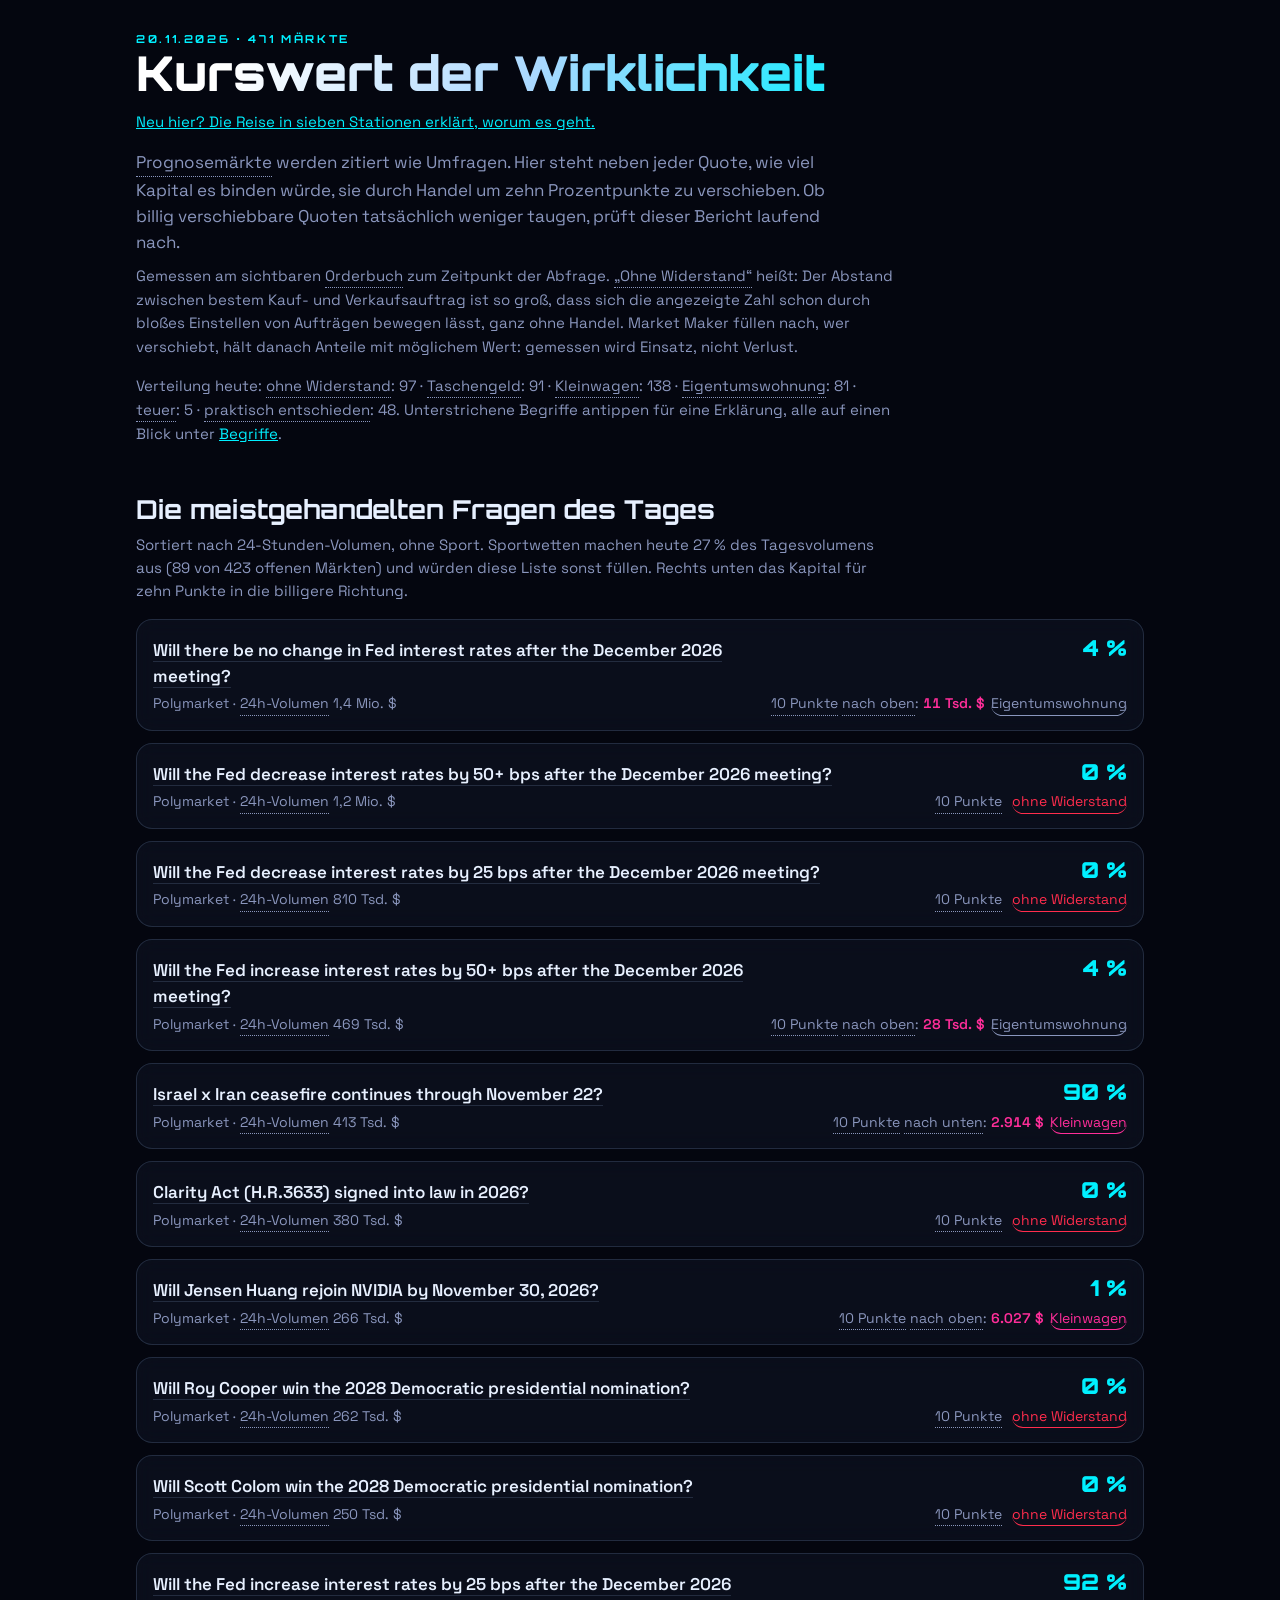
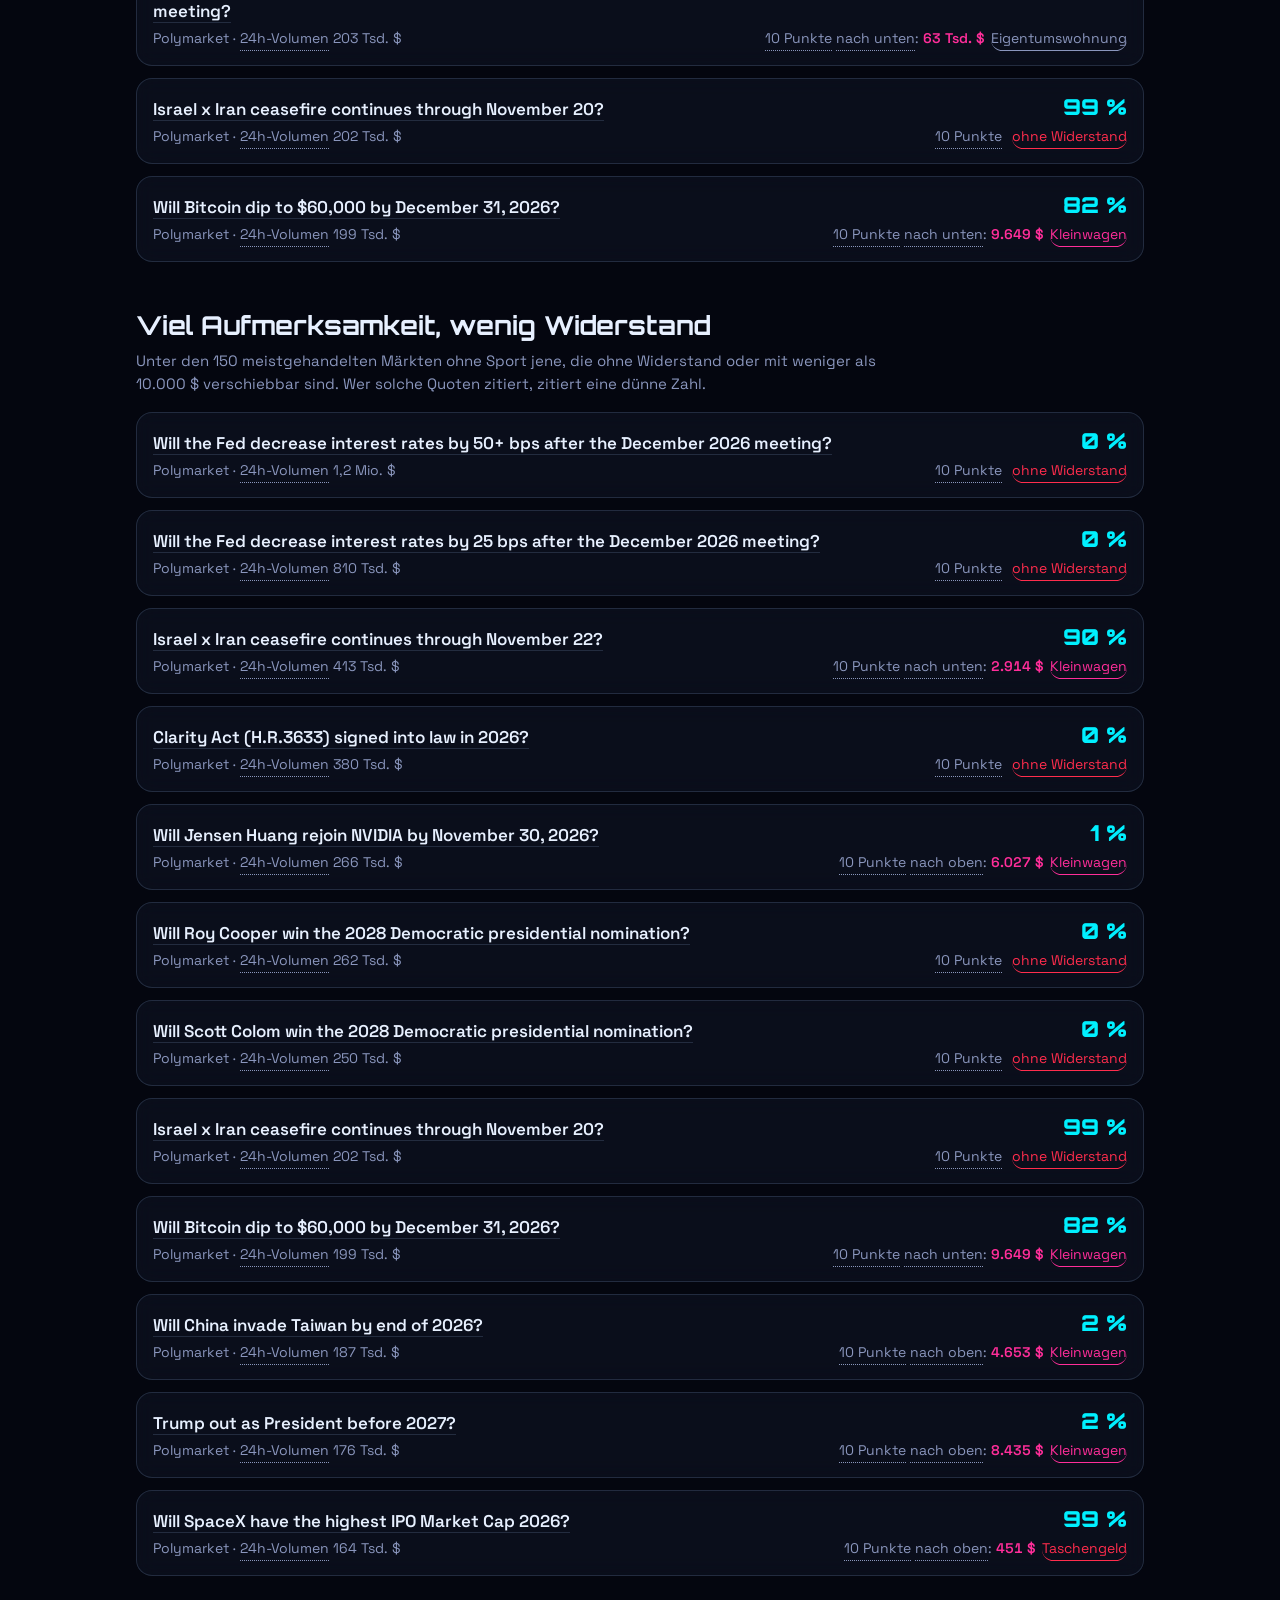
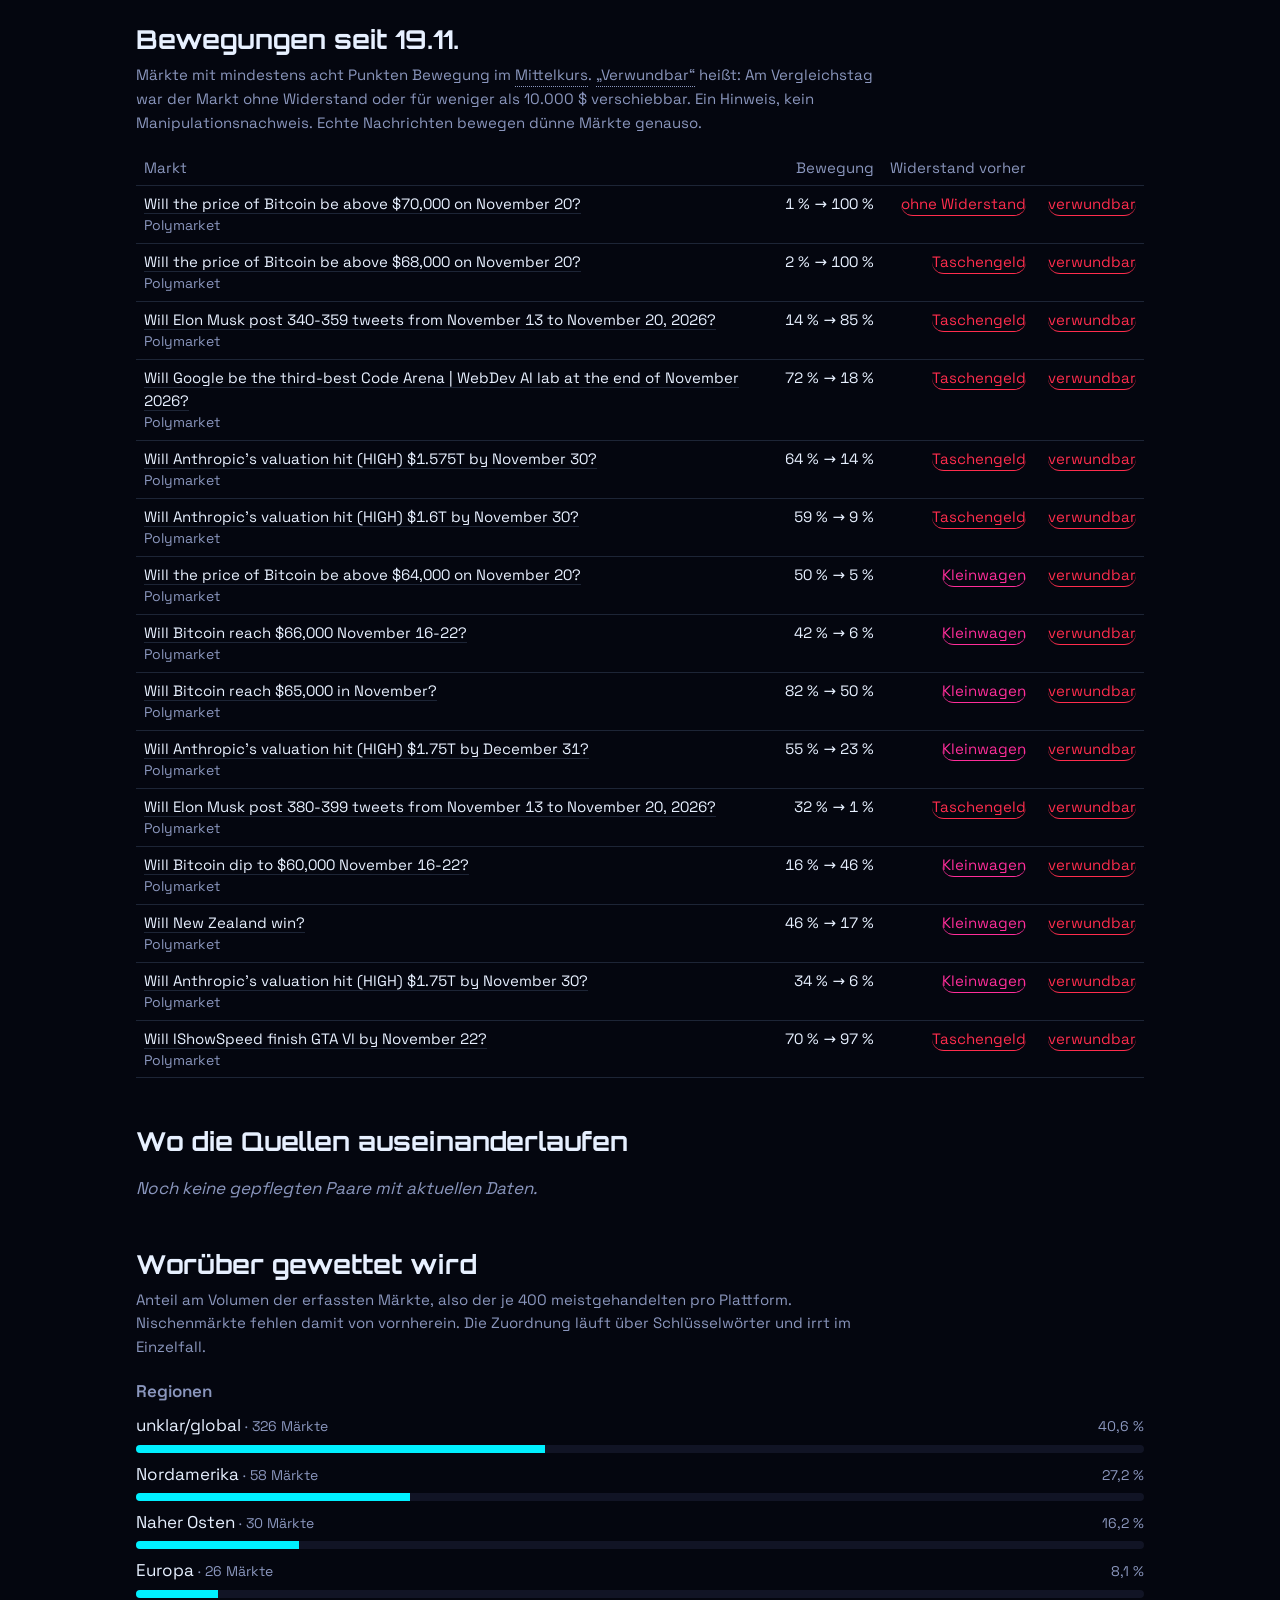
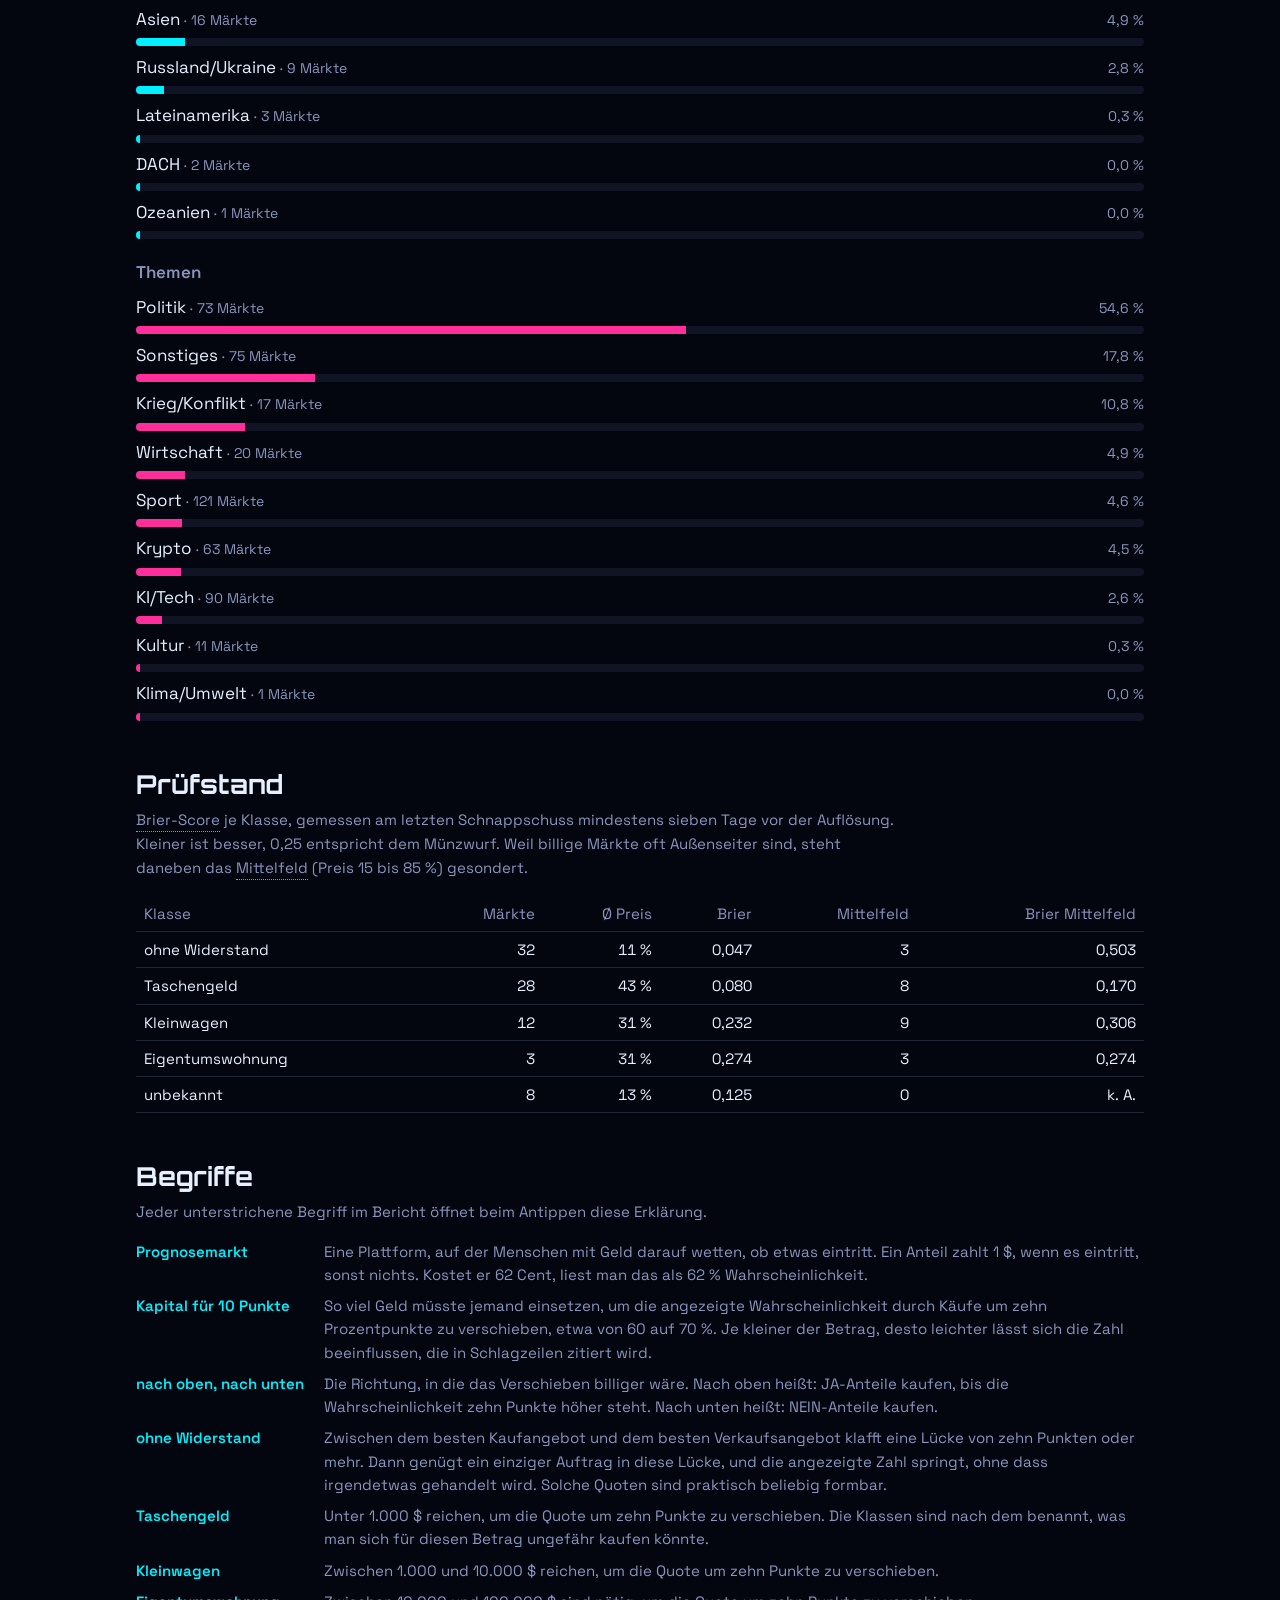
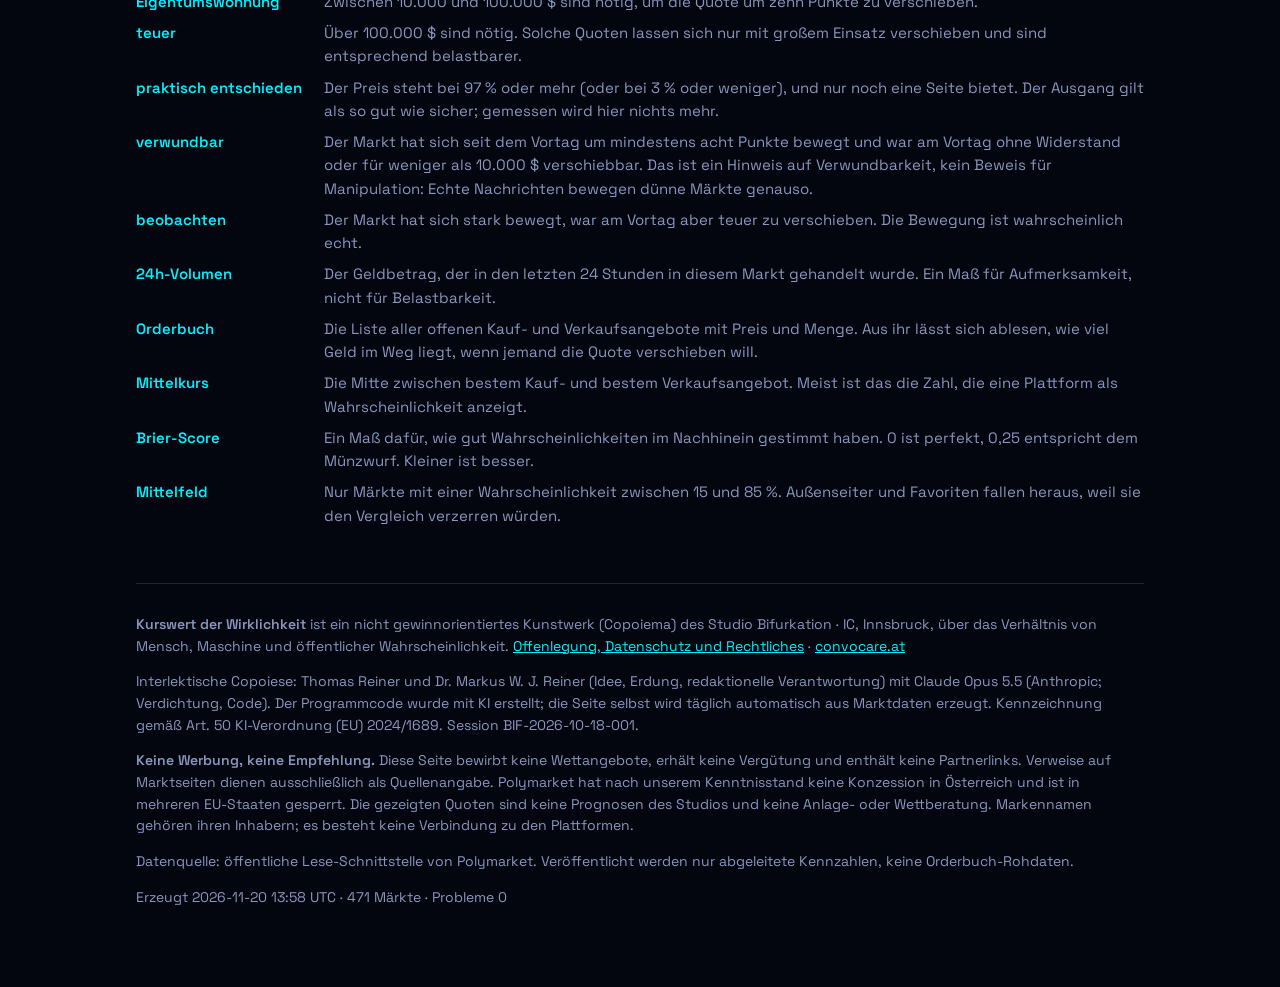
==== site/heute.html @ b69ffe5c "Tageslauf 2026-11-20" ====
<!doctype html><html lang="de"><head><meta charset="utf-8">
<meta name="viewport" content="width=device-width,initial-scale=1">
<title>Kurswert der Wirklichkeit</title>
<meta name="description" content="Was kostet es, eine Wahrscheinlichkeit zu verschieben? Täglicher Bericht über Prognosemärkte.">
<link rel="stylesheet" href="ci.css">
<style>
:root{--bg:var(--void);--card:var(--glass);--raised:var(--glass-2);--line:var(--glass-border);
--amber:var(--pink);--teal:var(--cyan)}
*{box-sizing:border-box}
body{margin:0;background:var(--bg);color:var(--text);
font:400 17px/1.55 var(--body);
background-image:radial-gradient(1200px 600px at 80% -10%,rgba(177,77,255,.10),transparent 60%)}
main{max-width:1040px;margin:0 auto;padding:32px 16px 64px}
h1{font:900 clamp(30px,6vw,48px)/1.1 var(--display);margin:0 0 10px;background:var(--grad-ice);-webkit-background-clip:text;background-clip:text;color:transparent}
h2{font:700 clamp(20px,3.4vw,26px)/1.2 var(--display);margin:48px 0 8px}
h3{font-size:17px;margin:20px 0 8px;color:var(--muted);font-weight:600}
p.lead{color:var(--muted);max-width:720px;margin:0 0 8px}
p.note{color:var(--muted);font-size:15px;max-width:760px;margin:4px 0 16px}
.date{color:var(--cyan);font:700 11px/1.4 var(--display);letter-spacing:.24em;text-transform:uppercase}
.banner{background:var(--red);color:var(--bg);padding:10px 16px;font-weight:700;border-radius:8px;margin-bottom:20px}
.grid{display:grid;gap:12px}
.card{background:var(--card);border:1px solid var(--line);border-radius:16px;padding:14px 16px;backdrop-filter:blur(10px);-webkit-backdrop-filter:blur(10px)}
.row{display:grid;grid-template-columns:1fr auto;gap:4px 16px;align-items:baseline}
.q{font-weight:600}
.q a,td a{color:var(--text);text-decoration:none;border-bottom:1px solid var(--line)}
.q a:hover,td a:hover{border-color:var(--teal)}
.meta{color:var(--muted);font-size:14px}
.right{text-align:right}
.prob{font:900 22px var(--display);color:var(--teal);text-align:right}
.cost{font-variant-numeric:tabular-nums;font-weight:700;color:var(--amber)}
.tier{display:inline-block;font-size:12px;padding:1px 8px;border-radius:99px;border:1px solid var(--line);
color:var(--muted);margin-left:6px;white-space:nowrap}
.tier.t-ohne,.tier.t-Taschengeld,.tier.t-verwundbar{border-color:var(--red);color:var(--red)}
.tier.t-Kleinwagen{border-color:var(--amber);color:var(--amber)}
.bar{height:8px;background:var(--raised);border-radius:4px;overflow:hidden;margin-top:6px}
.bar>span{display:block;height:100%;background:var(--teal)}
.bar.amber>span{background:var(--amber)}
table{width:100%;border-collapse:collapse;font-size:15px;font-variant-numeric:tabular-nums}
th,td{padding:6px 8px;border-bottom:1px solid var(--line);text-align:left;vertical-align:top}
th{color:var(--muted);font-weight:500}
td.num,th.num{text-align:right;white-space:nowrap}
.scroll{overflow-x:auto}
.empty{color:var(--muted);font-style:italic}
footer{margin-top:56px;padding-top:16px;border-top:1px solid var(--line);color:var(--muted);font-size:14px}
footer a{color:var(--teal)}
.term{font:inherit;color:inherit;background:none;border:0;padding:0;cursor:help;
border-bottom:1px dotted var(--muted);text-align:inherit}
.term:hover,.term:focus-visible{border-bottom-color:var(--teal);color:var(--text);outline:none}
.tier.term{border-bottom:1px solid;cursor:help}
.pop{max-width:min(420px,calc(100vw - 32px));background:var(--raised);color:var(--text);
border:1px solid var(--teal);border-radius:10px;padding:14px 16px;font-size:15px;line-height:1.5;
box-shadow:0 12px 40px rgba(0,0,0,.6);margin:auto}
.pop::backdrop{background:rgba(13,15,18,.55)}
.pop strong{display:block;color:var(--teal);margin-bottom:4px}
.pop p{margin:0}
.pop .close{float:right;background:none;border:0;color:var(--muted);font-size:20px;cursor:pointer;line-height:1}
dl.glossary{display:grid;grid-template-columns:minmax(120px,max-content) 1fr;gap:8px 20px;font-size:15px}
dl.glossary dt{color:var(--teal);font-weight:600}
dl.glossary dd{margin:0;color:var(--muted)}
@media (max-width:560px){h1{font-size:32px}.prob{font-size:19px}dl.glossary{grid-template-columns:1fr}dl.glossary dd{margin-bottom:8px}}
</style></head><body><main>
<div class="date">20.11.2026 · 471 Märkte</div>
<h1>Kurswert der Wirklichkeit</h1>
<p class="note"><a href="index.html" style="color:var(--teal)">Neu hier? Die Reise in sieben Stationen erklärt, worum es geht.</a></p>
<p class="lead"><button type="button" class="term" popovertarget="g-prognosemarkt">Prognosemärkte</button> werden zitiert wie Umfragen. Hier steht neben jeder Quote, wie viel Kapital es binden würde, sie durch Handel um zehn Prozentpunkte zu verschieben. Ob billig verschiebbare Quoten tatsächlich weniger taugen, prüft dieser Bericht laufend nach.</p>
<p class="note">Gemessen am sichtbaren <button type="button" class="term" popovertarget="g-orderbuch">Orderbuch</button> zum Zeitpunkt der Abfrage. <button type="button" class="term" popovertarget="g-ohne">„Ohne Widerstand“</button> heißt: Der Abstand zwischen bestem Kauf- und Verkaufsauftrag ist so groß, dass sich die angezeigte Zahl schon durch bloßes Einstellen von Aufträgen bewegen lässt, ganz ohne Handel. Market Maker füllen nach, wer verschiebt, hält danach Anteile mit möglichem Wert: gemessen wird Einsatz, nicht Verlust.</p>
<p class="note">Verteilung heute: <button type="button" class="term" popovertarget="g-ohne">ohne Widerstand</button>: 97 · <button type="button" class="term" popovertarget="g-taschengeld">Taschengeld</button>: 91 · <button type="button" class="term" popovertarget="g-kleinwagen">Kleinwagen</button>: 138 · <button type="button" class="term" popovertarget="g-wohnung">Eigentumswohnung</button>: 81 · <button type="button" class="term" popovertarget="g-teuer">teuer</button>: 5 · <button type="button" class="term" popovertarget="g-entschieden">praktisch entschieden</button>: 48. Unterstrichene Begriffe antippen für eine Erklärung, alle auf einen Blick unter <a href="#begriffe" style="color:var(--teal)">Begriffe</a>.</p>
<h2>Die meistgehandelten Fragen des Tages</h2>
<p class="note">Sortiert nach 24-Stunden-Volumen, ohne Sport. Sportwetten machen heute 27 % des Tagesvolumens aus (89 von 423 offenen Märkten) und würden diese Liste sonst füllen. Rechts unten das Kapital für zehn Punkte in die billigere Richtung.</p>
<div class="grid"><div class="card"><div class="row">
<div class="q"><a href="https://polymarket.com/event/fed-decision-in-december-20260729232808632" rel="nofollow noopener noreferrer">Will there be no change in Fed interest rates after the December 2026 meeting?</a></div>
<div class="prob">4 %</div>
<div class="meta">Polymarket · <button type="button" class="term" popovertarget="g-volumen">24h-Volumen</button> 1,4 Mio. $</div>
<div class="meta right"><button type="button" class="term" popovertarget="g-zehnpunkte">10 Punkte</button> <button type="button" class="term" popovertarget="g-richtung">nach oben</button>: <span class="cost">11 Tsd. $</span><button type="button" class="tier term t-Eigentumswohnung" popovertarget="g-wohnung">Eigentumswohnung</button></div>
</div></div><div class="card"><div class="row">
<div class="q"><a href="https://polymarket.com/event/fed-decision-in-december-20260729232808632" rel="nofollow noopener noreferrer">Will the Fed decrease interest rates by 50+ bps after the December 2026 meeting?</a></div>
<div class="prob">0 %</div>
<div class="meta">Polymarket · <button type="button" class="term" popovertarget="g-volumen">24h-Volumen</button> 1,2 Mio. $</div>
<div class="meta right"><button type="button" class="term" popovertarget="g-zehnpunkte">10 Punkte</button> <button type="button" class="tier term t-ohne" popovertarget="g-ohne">ohne Widerstand</button></div>
</div></div><div class="card"><div class="row">
<div class="q"><a href="https://polymarket.com/event/fed-decision-in-december-20260729232808632" rel="nofollow noopener noreferrer">Will the Fed decrease interest rates by 25 bps after the December 2026 meeting?</a></div>
<div class="prob">0 %</div>
<div class="meta">Polymarket · <button type="button" class="term" popovertarget="g-volumen">24h-Volumen</button> 810 Tsd. $</div>
<div class="meta right"><button type="button" class="term" popovertarget="g-zehnpunkte">10 Punkte</button> <button type="button" class="tier term t-ohne" popovertarget="g-ohne">ohne Widerstand</button></div>
</div></div><div class="card"><div class="row">
<div class="q"><a href="https://polymarket.com/event/fed-decision-in-december-20260729232808632" rel="nofollow noopener noreferrer">Will the Fed increase interest rates by 50+ bps after the December 2026 meeting?</a></div>
<div class="prob">4 %</div>
<div class="meta">Polymarket · <button type="button" class="term" popovertarget="g-volumen">24h-Volumen</button> 469 Tsd. $</div>
<div class="meta right"><button type="button" class="term" popovertarget="g-zehnpunkte">10 Punkte</button> <button type="button" class="term" popovertarget="g-richtung">nach oben</button>: <span class="cost">28 Tsd. $</span><button type="button" class="tier term t-Eigentumswohnung" popovertarget="g-wohnung">Eigentumswohnung</button></div>
</div></div><div class="card"><div class="row">
<div class="q"><a href="https://polymarket.com/event/israel-x-iran-ceasefire-continues-throughptptpt-20260716224448963" rel="nofollow noopener noreferrer">Israel x Iran ceasefire continues through November 22?</a></div>
<div class="prob">90 %</div>
<div class="meta">Polymarket · <button type="button" class="term" popovertarget="g-volumen">24h-Volumen</button> 413 Tsd. $</div>
<div class="meta right"><button type="button" class="term" popovertarget="g-zehnpunkte">10 Punkte</button> <button type="button" class="term" popovertarget="g-richtung">nach unten</button>: <span class="cost">2.914 $</span><button type="button" class="tier term t-Kleinwagen" popovertarget="g-kleinwagen">Kleinwagen</button></div>
</div></div><div class="card"><div class="row">
<div class="q"><a href="https://polymarket.com/event/clarity-act-signed-into-law-in-2026" rel="nofollow noopener noreferrer">Clarity Act (H.R.3633) signed into law in 2026?</a></div>
<div class="prob">0 %</div>
<div class="meta">Polymarket · <button type="button" class="term" popovertarget="g-volumen">24h-Volumen</button> 380 Tsd. $</div>
<div class="meta right"><button type="button" class="term" popovertarget="g-zehnpunkte">10 Punkte</button> <button type="button" class="tier term t-ohne" popovertarget="g-ohne">ohne Widerstand</button></div>
</div></div><div class="card"><div class="row">
<div class="q"><a href="https://polymarket.com/event/jensen-huang-rejoins-nvidia-byptptpt" rel="nofollow noopener noreferrer">Will Jensen Huang rejoin NVIDIA by November 30, 2026?</a></div>
<div class="prob">1 %</div>
<div class="meta">Polymarket · <button type="button" class="term" popovertarget="g-volumen">24h-Volumen</button> 266 Tsd. $</div>
<div class="meta right"><button type="button" class="term" popovertarget="g-zehnpunkte">10 Punkte</button> <button type="button" class="term" popovertarget="g-richtung">nach oben</button>: <span class="cost">6.027 $</span><button type="button" class="tier term t-Kleinwagen" popovertarget="g-kleinwagen">Kleinwagen</button></div>
</div></div><div class="card"><div class="row">
<div class="q"><a href="https://polymarket.com/event/democratic-presidential-nominee-2028" rel="nofollow noopener noreferrer">Will Roy Cooper win the 2028 Democratic presidential nomination?</a></div>
<div class="prob">0 %</div>
<div class="meta">Polymarket · <button type="button" class="term" popovertarget="g-volumen">24h-Volumen</button> 262 Tsd. $</div>
<div class="meta right"><button type="button" class="term" popovertarget="g-zehnpunkte">10 Punkte</button> <button type="button" class="tier term t-ohne" popovertarget="g-ohne">ohne Widerstand</button></div>
</div></div><div class="card"><div class="row">
<div class="q"><a href="https://polymarket.com/event/democratic-presidential-nominee-2028" rel="nofollow noopener noreferrer">Will Scott Colom win the 2028 Democratic presidential nomination?</a></div>
<div class="prob">0 %</div>
<div class="meta">Polymarket · <button type="button" class="term" popovertarget="g-volumen">24h-Volumen</button> 250 Tsd. $</div>
<div class="meta right"><button type="button" class="term" popovertarget="g-zehnpunkte">10 Punkte</button> <button type="button" class="tier term t-ohne" popovertarget="g-ohne">ohne Widerstand</button></div>
</div></div><div class="card"><div class="row">
<div class="q"><a href="https://polymarket.com/event/fed-decision-in-december-20260729232808632" rel="nofollow noopener noreferrer">Will the Fed increase interest rates by 25 bps after the December 2026 meeting?</a></div>
<div class="prob">92 %</div>
<div class="meta">Polymarket · <button type="button" class="term" popovertarget="g-volumen">24h-Volumen</button> 203 Tsd. $</div>
<div class="meta right"><button type="button" class="term" popovertarget="g-zehnpunkte">10 Punkte</button> <button type="button" class="term" popovertarget="g-richtung">nach unten</button>: <span class="cost">63 Tsd. $</span><button type="button" class="tier term t-Eigentumswohnung" popovertarget="g-wohnung">Eigentumswohnung</button></div>
</div></div><div class="card"><div class="row">
<div class="q"><a href="https://polymarket.com/event/israel-x-iran-ceasefire-continues-throughptptpt-20260716224448963" rel="nofollow noopener noreferrer">Israel x Iran ceasefire continues through November 20?</a></div>
<div class="prob">99 %</div>
<div class="meta">Polymarket · <button type="button" class="term" popovertarget="g-volumen">24h-Volumen</button> 202 Tsd. $</div>
<div class="meta right"><button type="button" class="term" popovertarget="g-zehnpunkte">10 Punkte</button> <button type="button" class="tier term t-ohne" popovertarget="g-ohne">ohne Widerstand</button></div>
</div></div><div class="card"><div class="row">
<div class="q"><a href="https://polymarket.com/event/what-price-will-bitcoin-hit-before-2027" rel="nofollow noopener noreferrer">Will Bitcoin dip to $60,000 by December 31, 2026?</a></div>
<div class="prob">82 %</div>
<div class="meta">Polymarket · <button type="button" class="term" popovertarget="g-volumen">24h-Volumen</button> 199 Tsd. $</div>
<div class="meta right"><button type="button" class="term" popovertarget="g-zehnpunkte">10 Punkte</button> <button type="button" class="term" popovertarget="g-richtung">nach unten</button>: <span class="cost">9.649 $</span><button type="button" class="tier term t-Kleinwagen" popovertarget="g-kleinwagen">Kleinwagen</button></div>
</div></div></div>
<h2>Viel Aufmerksamkeit, wenig Widerstand</h2>
<p class="note">Unter den 150 meistgehandelten Märkten ohne Sport jene, die ohne Widerstand oder mit weniger als 10.000 $ verschiebbar sind. Wer solche Quoten zitiert, zitiert eine dünne Zahl.</p>
<div class="grid"><div class="card"><div class="row">
<div class="q"><a href="https://polymarket.com/event/fed-decision-in-december-20260729232808632" rel="nofollow noopener noreferrer">Will the Fed decrease interest rates by 50+ bps after the December 2026 meeting?</a></div>
<div class="prob">0 %</div>
<div class="meta">Polymarket · <button type="button" class="term" popovertarget="g-volumen">24h-Volumen</button> 1,2 Mio. $</div>
<div class="meta right"><button type="button" class="term" popovertarget="g-zehnpunkte">10 Punkte</button> <button type="button" class="tier term t-ohne" popovertarget="g-ohne">ohne Widerstand</button></div>
</div></div><div class="card"><div class="row">
<div class="q"><a href="https://polymarket.com/event/fed-decision-in-december-20260729232808632" rel="nofollow noopener noreferrer">Will the Fed decrease interest rates by 25 bps after the December 2026 meeting?</a></div>
<div class="prob">0 %</div>
<div class="meta">Polymarket · <button type="button" class="term" popovertarget="g-volumen">24h-Volumen</button> 810 Tsd. $</div>
<div class="meta right"><button type="button" class="term" popovertarget="g-zehnpunkte">10 Punkte</button> <button type="button" class="tier term t-ohne" popovertarget="g-ohne">ohne Widerstand</button></div>
</div></div><div class="card"><div class="row">
<div class="q"><a href="https://polymarket.com/event/israel-x-iran-ceasefire-continues-throughptptpt-20260716224448963" rel="nofollow noopener noreferrer">Israel x Iran ceasefire continues through November 22?</a></div>
<div class="prob">90 %</div>
<div class="meta">Polymarket · <button type="button" class="term" popovertarget="g-volumen">24h-Volumen</button> 413 Tsd. $</div>
<div class="meta right"><button type="button" class="term" popovertarget="g-zehnpunkte">10 Punkte</button> <button type="button" class="term" popovertarget="g-richtung">nach unten</button>: <span class="cost">2.914 $</span><button type="button" class="tier term t-Kleinwagen" popovertarget="g-kleinwagen">Kleinwagen</button></div>
</div></div><div class="card"><div class="row">
<div class="q"><a href="https://polymarket.com/event/clarity-act-signed-into-law-in-2026" rel="nofollow noopener noreferrer">Clarity Act (H.R.3633) signed into law in 2026?</a></div>
<div class="prob">0 %</div>
<div class="meta">Polymarket · <button type="button" class="term" popovertarget="g-volumen">24h-Volumen</button> 380 Tsd. $</div>
<div class="meta right"><button type="button" class="term" popovertarget="g-zehnpunkte">10 Punkte</button> <button type="button" class="tier term t-ohne" popovertarget="g-ohne">ohne Widerstand</button></div>
</div></div><div class="card"><div class="row">
<div class="q"><a href="https://polymarket.com/event/jensen-huang-rejoins-nvidia-byptptpt" rel="nofollow noopener noreferrer">Will Jensen Huang rejoin NVIDIA by November 30, 2026?</a></div>
<div class="prob">1 %</div>
<div class="meta">Polymarket · <button type="button" class="term" popovertarget="g-volumen">24h-Volumen</button> 266 Tsd. $</div>
<div class="meta right"><button type="button" class="term" popovertarget="g-zehnpunkte">10 Punkte</button> <button type="button" class="term" popovertarget="g-richtung">nach oben</button>: <span class="cost">6.027 $</span><button type="button" class="tier term t-Kleinwagen" popovertarget="g-kleinwagen">Kleinwagen</button></div>
</div></div><div class="card"><div class="row">
<div class="q"><a href="https://polymarket.com/event/democratic-presidential-nominee-2028" rel="nofollow noopener noreferrer">Will Roy Cooper win the 2028 Democratic presidential nomination?</a></div>
<div class="prob">0 %</div>
<div class="meta">Polymarket · <button type="button" class="term" popovertarget="g-volumen">24h-Volumen</button> 262 Tsd. $</div>
<div class="meta right"><button type="button" class="term" popovertarget="g-zehnpunkte">10 Punkte</button> <button type="button" class="tier term t-ohne" popovertarget="g-ohne">ohne Widerstand</button></div>
</div></div><div class="card"><div class="row">
<div class="q"><a href="https://polymarket.com/event/democratic-presidential-nominee-2028" rel="nofollow noopener noreferrer">Will Scott Colom win the 2028 Democratic presidential nomination?</a></div>
<div class="prob">0 %</div>
<div class="meta">Polymarket · <button type="button" class="term" popovertarget="g-volumen">24h-Volumen</button> 250 Tsd. $</div>
<div class="meta right"><button type="button" class="term" popovertarget="g-zehnpunkte">10 Punkte</button> <button type="button" class="tier term t-ohne" popovertarget="g-ohne">ohne Widerstand</button></div>
</div></div><div class="card"><div class="row">
<div class="q"><a href="https://polymarket.com/event/israel-x-iran-ceasefire-continues-throughptptpt-20260716224448963" rel="nofollow noopener noreferrer">Israel x Iran ceasefire continues through November 20?</a></div>
<div class="prob">99 %</div>
<div class="meta">Polymarket · <button type="button" class="term" popovertarget="g-volumen">24h-Volumen</button> 202 Tsd. $</div>
<div class="meta right"><button type="button" class="term" popovertarget="g-zehnpunkte">10 Punkte</button> <button type="button" class="tier term t-ohne" popovertarget="g-ohne">ohne Widerstand</button></div>
</div></div><div class="card"><div class="row">
<div class="q"><a href="https://polymarket.com/event/what-price-will-bitcoin-hit-before-2027" rel="nofollow noopener noreferrer">Will Bitcoin dip to $60,000 by December 31, 2026?</a></div>
<div class="prob">82 %</div>
<div class="meta">Polymarket · <button type="button" class="term" popovertarget="g-volumen">24h-Volumen</button> 199 Tsd. $</div>
<div class="meta right"><button type="button" class="term" popovertarget="g-zehnpunkte">10 Punkte</button> <button type="button" class="term" popovertarget="g-richtung">nach unten</button>: <span class="cost">9.649 $</span><button type="button" class="tier term t-Kleinwagen" popovertarget="g-kleinwagen">Kleinwagen</button></div>
</div></div><div class="card"><div class="row">
<div class="q"><a href="https://polymarket.com/event/will-china-invade-taiwan-before-2027" rel="nofollow noopener noreferrer">Will China invade Taiwan by end of 2026?</a></div>
<div class="prob">2 %</div>
<div class="meta">Polymarket · <button type="button" class="term" popovertarget="g-volumen">24h-Volumen</button> 187 Tsd. $</div>
<div class="meta right"><button type="button" class="term" popovertarget="g-zehnpunkte">10 Punkte</button> <button type="button" class="term" popovertarget="g-richtung">nach oben</button>: <span class="cost">4.653 $</span><button type="button" class="tier term t-Kleinwagen" popovertarget="g-kleinwagen">Kleinwagen</button></div>
</div></div><div class="card"><div class="row">
<div class="q"><a href="https://polymarket.com/event/trump-out-as-president-before-2027" rel="nofollow noopener noreferrer">Trump out as President before 2027?</a></div>
<div class="prob">2 %</div>
<div class="meta">Polymarket · <button type="button" class="term" popovertarget="g-volumen">24h-Volumen</button> 176 Tsd. $</div>
<div class="meta right"><button type="button" class="term" popovertarget="g-zehnpunkte">10 Punkte</button> <button type="button" class="term" popovertarget="g-richtung">nach oben</button>: <span class="cost">8.435 $</span><button type="button" class="tier term t-Kleinwagen" popovertarget="g-kleinwagen">Kleinwagen</button></div>
</div></div><div class="card"><div class="row">
<div class="q"><a href="https://polymarket.com/event/largest-ipo-by-market-cap-in-2026-287" rel="nofollow noopener noreferrer">Will SpaceX have the highest IPO Market Cap 2026?</a></div>
<div class="prob">99 %</div>
<div class="meta">Polymarket · <button type="button" class="term" popovertarget="g-volumen">24h-Volumen</button> 164 Tsd. $</div>
<div class="meta right"><button type="button" class="term" popovertarget="g-zehnpunkte">10 Punkte</button> <button type="button" class="term" popovertarget="g-richtung">nach oben</button>: <span class="cost">451 $</span><button type="button" class="tier term t-Taschengeld" popovertarget="g-taschengeld">Taschengeld</button></div>
</div></div></div>
<h2>Bewegungen seit 19.11.</h2>
<p class="note">Märkte mit mindestens acht Punkten Bewegung im <button type="button" class="term" popovertarget="g-mittelkurs">Mittelkurs</button>. <button type="button" class="term" popovertarget="g-verwundbar">„Verwundbar“</button> heißt: Am Vergleichstag war der Markt ohne Widerstand oder für weniger als 10.000 $ verschiebbar. Ein Hinweis, kein Manipulationsnachweis. Echte Nachrichten bewegen dünne Märkte genauso.</p>
<div class='scroll'><table><tr><th>Markt</th><th class='num'>Bewegung</th><th class='num'>Widerstand vorher</th><th></th></tr><tr><td><a href='https://polymarket.com/event/bitcoin-above-on-november-20-2026' rel='nofollow noopener noreferrer'>Will the price of Bitcoin be above $70,000 on November 20?</a><div class='meta'>Polymarket</div></td><td class='num'>1 % → 100 %</td><td class='num'><button type="button" class="tier term t-ohne" popovertarget="g-ohne">ohne Widerstand</button></td><td><button type="button" class="tier term t-verwundbar" popovertarget="g-verwundbar">verwundbar</button></td></tr><tr><td><a href='https://polymarket.com/event/bitcoin-above-on-november-20-2026' rel='nofollow noopener noreferrer'>Will the price of Bitcoin be above $68,000 on November 20?</a><div class='meta'>Polymarket</div></td><td class='num'>2 % → 100 %</td><td class='num'><button type="button" class="tier term t-Taschengeld" popovertarget="g-taschengeld">Taschengeld</button></td><td><button type="button" class="tier term t-verwundbar" popovertarget="g-verwundbar">verwundbar</button></td></tr><tr><td><a href='https://polymarket.com/event/elon-musk-of-tweets-november-13-november-20-2026' rel='nofollow noopener noreferrer'>Will Elon Musk post 340-359 tweets from November 13 to November 20, 2026?</a><div class='meta'>Polymarket</div></td><td class='num'>14 % → 85 %</td><td class='num'><button type="button" class="tier term t-Taschengeld" popovertarget="g-taschengeld">Taschengeld</button></td><td><button type="button" class="tier term t-verwundbar" popovertarget="g-verwundbar">verwundbar</button></td></tr><tr><td><a href='https://polymarket.com/event/third-best-code-arena-webdev-ai-lab-end-of-november' rel='nofollow noopener noreferrer'>Will Google be the third-best Code Arena | WebDev AI lab at the end of November 2026?</a><div class='meta'>Polymarket</div></td><td class='num'>72 % → 18 %</td><td class='num'><button type="button" class="tier term t-Taschengeld" popovertarget="g-taschengeld">Taschengeld</button></td><td><button type="button" class="tier term t-verwundbar" popovertarget="g-verwundbar">verwundbar</button></td></tr><tr><td><a href='https://polymarket.com/event/will-anthropics-valuation-hit-by-november-30-2026' rel='nofollow noopener noreferrer'>Will Anthropic&#x27;s valuation hit (HIGH) $1.575T by November 30?</a><div class='meta'>Polymarket</div></td><td class='num'>64 % → 14 %</td><td class='num'><button type="button" class="tier term t-Taschengeld" popovertarget="g-taschengeld">Taschengeld</button></td><td><button type="button" class="tier term t-verwundbar" popovertarget="g-verwundbar">verwundbar</button></td></tr><tr><td><a href='https://polymarket.com/event/will-anthropics-valuation-hit-by-november-30-2026' rel='nofollow noopener noreferrer'>Will Anthropic&#x27;s valuation hit (HIGH) $1.6T by November 30?</a><div class='meta'>Polymarket</div></td><td class='num'>59 % → 9 %</td><td class='num'><button type="button" class="tier term t-Taschengeld" popovertarget="g-taschengeld">Taschengeld</button></td><td><button type="button" class="tier term t-verwundbar" popovertarget="g-verwundbar">verwundbar</button></td></tr><tr><td><a href='https://polymarket.com/event/bitcoin-above-on-november-20-2026' rel='nofollow noopener noreferrer'>Will the price of Bitcoin be above $64,000 on November 20?</a><div class='meta'>Polymarket</div></td><td class='num'>50 % → 5 %</td><td class='num'><button type="button" class="tier term t-Kleinwagen" popovertarget="g-kleinwagen">Kleinwagen</button></td><td><button type="button" class="tier term t-verwundbar" popovertarget="g-verwundbar">verwundbar</button></td></tr><tr><td><a href='https://polymarket.com/event/what-price-will-bitcoin-hit-november-16-22-2026' rel='nofollow noopener noreferrer'>Will Bitcoin reach $66,000 November 16-22?</a><div class='meta'>Polymarket</div></td><td class='num'>42 % → 6 %</td><td class='num'><button type="button" class="tier term t-Kleinwagen" popovertarget="g-kleinwagen">Kleinwagen</button></td><td><button type="button" class="tier term t-verwundbar" popovertarget="g-verwundbar">verwundbar</button></td></tr><tr><td><a href='https://polymarket.com/event/what-price-will-bitcoin-hit-in-november-2026' rel='nofollow noopener noreferrer'>Will Bitcoin reach $65,000 in November?</a><div class='meta'>Polymarket</div></td><td class='num'>82 % → 50 %</td><td class='num'><button type="button" class="tier term t-Kleinwagen" popovertarget="g-kleinwagen">Kleinwagen</button></td><td><button type="button" class="tier term t-verwundbar" popovertarget="g-verwundbar">verwundbar</button></td></tr><tr><td><a href='https://polymarket.com/event/will-anthropics-valuation-hit-by-december-31' rel='nofollow noopener noreferrer'>Will Anthropic&#x27;s valuation hit (HIGH) $1.75T by December 31?</a><div class='meta'>Polymarket</div></td><td class='num'>55 % → 23 %</td><td class='num'><button type="button" class="tier term t-Kleinwagen" popovertarget="g-kleinwagen">Kleinwagen</button></td><td><button type="button" class="tier term t-verwundbar" popovertarget="g-verwundbar">verwundbar</button></td></tr><tr><td><a href='https://polymarket.com/event/elon-musk-of-tweets-november-13-november-20-2026' rel='nofollow noopener noreferrer'>Will Elon Musk post 380-399 tweets from November 13 to November 20, 2026?</a><div class='meta'>Polymarket</div></td><td class='num'>32 % → 1 %</td><td class='num'><button type="button" class="tier term t-Taschengeld" popovertarget="g-taschengeld">Taschengeld</button></td><td><button type="button" class="tier term t-verwundbar" popovertarget="g-verwundbar">verwundbar</button></td></tr><tr><td><a href='https://polymarket.com/event/what-price-will-bitcoin-hit-november-16-22-2026' rel='nofollow noopener noreferrer'>Will Bitcoin dip to $60,000 November 16-22?</a><div class='meta'>Polymarket</div></td><td class='num'>16 % → 46 %</td><td class='num'><button type="button" class="tier term t-Kleinwagen" popovertarget="g-kleinwagen">Kleinwagen</button></td><td><button type="button" class="tier term t-verwundbar" popovertarget="g-verwundbar">verwundbar</button></td></tr><tr><td><a href='https://polymarket.com/event/crint-nzl-ind-2026-11-18' rel='nofollow noopener noreferrer'>Will New Zealand win?</a><div class='meta'>Polymarket</div></td><td class='num'>46 % → 17 %</td><td class='num'><button type="button" class="tier term t-Kleinwagen" popovertarget="g-kleinwagen">Kleinwagen</button></td><td><button type="button" class="tier term t-verwundbar" popovertarget="g-verwundbar">verwundbar</button></td></tr><tr><td><a href='https://polymarket.com/event/will-anthropics-valuation-hit-by-november-30-2026' rel='nofollow noopener noreferrer'>Will Anthropic&#x27;s valuation hit (HIGH) $1.75T by November 30?</a><div class='meta'>Polymarket</div></td><td class='num'>34 % → 6 %</td><td class='num'><button type="button" class="tier term t-Kleinwagen" popovertarget="g-kleinwagen">Kleinwagen</button></td><td><button type="button" class="tier term t-verwundbar" popovertarget="g-verwundbar">verwundbar</button></td></tr><tr><td><a href='https://polymarket.com/event/ishowspeed-finishes-gta-vi-by' rel='nofollow noopener noreferrer'>Will IShowSpeed finish GTA VI by November 22?</a><div class='meta'>Polymarket</div></td><td class='num'>70 % → 97 %</td><td class='num'><button type="button" class="tier term t-Taschengeld" popovertarget="g-taschengeld">Taschengeld</button></td><td><button type="button" class="tier term t-verwundbar" popovertarget="g-verwundbar">verwundbar</button></td></tr></table></div>
<h2>Wo die Quellen auseinanderlaufen</h2>
<p class="empty">Noch keine gepflegten Paare mit aktuellen Daten.</p>
<h2>Worüber gewettet wird</h2>
<p class="note">Anteil am Volumen der erfassten Märkte, also der je 400 meistgehandelten pro Plattform. Nischenmärkte fehlen damit von vornherein. Die Zuordnung läuft über Schlüsselwörter und irrt im Einzelfall.</p>
<h3>Regionen</h3><div class='grid' style='gap:8px'>
<div><div class='row'><span>unklar/global <span class='meta'>· 326 Märkte</span></span><span class='meta'>40,6 %</span></div><div class='bar '><span style='width:40.6%'></span></div></div>
<div><div class='row'><span>Nordamerika <span class='meta'>· 58 Märkte</span></span><span class='meta'>27,2 %</span></div><div class='bar '><span style='width:27.2%'></span></div></div>
<div><div class='row'><span>Naher Osten <span class='meta'>· 30 Märkte</span></span><span class='meta'>16,2 %</span></div><div class='bar '><span style='width:16.2%'></span></div></div>
<div><div class='row'><span>Europa <span class='meta'>· 26 Märkte</span></span><span class='meta'>8,1 %</span></div><div class='bar '><span style='width:8.1%'></span></div></div>
<div><div class='row'><span>Asien <span class='meta'>· 16 Märkte</span></span><span class='meta'>4,9 %</span></div><div class='bar '><span style='width:4.9%'></span></div></div>
<div><div class='row'><span>Russland/Ukraine <span class='meta'>· 9 Märkte</span></span><span class='meta'>2,8 %</span></div><div class='bar '><span style='width:2.8%'></span></div></div>
<div><div class='row'><span>Lateinamerika <span class='meta'>· 3 Märkte</span></span><span class='meta'>0,3 %</span></div><div class='bar '><span style='width:0.4%'></span></div></div>
<div><div class='row'><span>DACH <span class='meta'>· 2 Märkte</span></span><span class='meta'>0,0 %</span></div><div class='bar '><span style='width:0.4%'></span></div></div>
<div><div class='row'><span>Ozeanien <span class='meta'>· 1 Märkte</span></span><span class='meta'>0,0 %</span></div><div class='bar '><span style='width:0.4%'></span></div></div>
</div>
<h3>Themen</h3><div class='grid' style='gap:8px'>
<div><div class='row'><span>Politik <span class='meta'>· 73 Märkte</span></span><span class='meta'>54,6 %</span></div><div class='bar amber'><span style='width:54.6%'></span></div></div>
<div><div class='row'><span>Sonstiges <span class='meta'>· 75 Märkte</span></span><span class='meta'>17,8 %</span></div><div class='bar amber'><span style='width:17.8%'></span></div></div>
<div><div class='row'><span>Krieg/Konflikt <span class='meta'>· 17 Märkte</span></span><span class='meta'>10,8 %</span></div><div class='bar amber'><span style='width:10.8%'></span></div></div>
<div><div class='row'><span>Wirtschaft <span class='meta'>· 20 Märkte</span></span><span class='meta'>4,9 %</span></div><div class='bar amber'><span style='width:4.9%'></span></div></div>
<div><div class='row'><span>Sport <span class='meta'>· 121 Märkte</span></span><span class='meta'>4,6 %</span></div><div class='bar amber'><span style='width:4.6%'></span></div></div>
<div><div class='row'><span>Krypto <span class='meta'>· 63 Märkte</span></span><span class='meta'>4,5 %</span></div><div class='bar amber'><span style='width:4.5%'></span></div></div>
<div><div class='row'><span>KI/Tech <span class='meta'>· 90 Märkte</span></span><span class='meta'>2,6 %</span></div><div class='bar amber'><span style='width:2.6%'></span></div></div>
<div><div class='row'><span>Kultur <span class='meta'>· 11 Märkte</span></span><span class='meta'>0,3 %</span></div><div class='bar amber'><span style='width:0.4%'></span></div></div>
<div><div class='row'><span>Klima/Umwelt <span class='meta'>· 1 Märkte</span></span><span class='meta'>0,0 %</span></div><div class='bar amber'><span style='width:0.4%'></span></div></div>
</div>
<h2>Prüfstand</h2>
<p class="note"><button type="button" class="term" popovertarget="g-brier">Brier-Score</button> je Klasse, gemessen am letzten Schnappschuss mindestens sieben Tage vor der Auflösung. Kleiner ist besser, 0,25 entspricht dem Münzwurf. Weil billige Märkte oft Außenseiter sind, steht daneben das <button type="button" class="term" popovertarget="g-mittelfeld">Mittelfeld</button> (Preis 15 bis 85 %) gesondert.</p>
<div class='scroll'><table><tr><th>Klasse</th><th class='num'>Märkte</th><th class='num'>Ø Preis</th><th class='num'>Brier</th><th class='num'>Mittelfeld</th><th class='num'>Brier Mittelfeld</th></tr><tr><td>ohne Widerstand</td><td class='num'>32</td><td class='num'>11 %</td><td class='num'>0,047</td><td class='num'>3</td><td class='num'>0,503</td></tr><tr><td>Taschengeld</td><td class='num'>28</td><td class='num'>43 %</td><td class='num'>0,080</td><td class='num'>8</td><td class='num'>0,170</td></tr><tr><td>Kleinwagen</td><td class='num'>12</td><td class='num'>31 %</td><td class='num'>0,232</td><td class='num'>9</td><td class='num'>0,306</td></tr><tr><td>Eigentumswohnung</td><td class='num'>3</td><td class='num'>31 %</td><td class='num'>0,274</td><td class='num'>3</td><td class='num'>0,274</td></tr><tr><td>unbekannt</td><td class='num'>8</td><td class='num'>13 %</td><td class='num'>0,125</td><td class='num'>0</td><td class='num'>k. A.</td></tr></table></div>
<h2 id="begriffe">Begriffe</h2><p class="note">Jeder unterstrichene Begriff im Bericht öffnet beim Antippen diese Erklärung.</p><dl class="glossary"><dt>Prognosemarkt</dt><dd>Eine Plattform, auf der Menschen mit Geld darauf wetten, ob etwas eintritt. Ein Anteil zahlt 1 $, wenn es eintritt, sonst nichts. Kostet er 62 Cent, liest man das als 62 % Wahrscheinlichkeit.</dd><dt>Kapital für 10 Punkte</dt><dd>So viel Geld müsste jemand einsetzen, um die angezeigte Wahrscheinlichkeit durch Käufe um zehn Prozentpunkte zu verschieben, etwa von 60 auf 70 %. Je kleiner der Betrag, desto leichter lässt sich die Zahl beeinflussen, die in Schlagzeilen zitiert wird.</dd><dt>nach oben, nach unten</dt><dd>Die Richtung, in die das Verschieben billiger wäre. Nach oben heißt: JA-Anteile kaufen, bis die Wahrscheinlichkeit zehn Punkte höher steht. Nach unten heißt: NEIN-Anteile kaufen.</dd><dt>ohne Widerstand</dt><dd>Zwischen dem besten Kaufangebot und dem besten Verkaufsangebot klafft eine Lücke von zehn Punkten oder mehr. Dann genügt ein einziger Auftrag in diese Lücke, und die angezeigte Zahl springt, ohne dass irgendetwas gehandelt wird. Solche Quoten sind praktisch beliebig formbar.</dd><dt>Taschengeld</dt><dd>Unter 1.000 $ reichen, um die Quote um zehn Punkte zu verschieben. Die Klassen sind nach dem benannt, was man sich für diesen Betrag ungefähr kaufen könnte.</dd><dt>Kleinwagen</dt><dd>Zwischen 1.000 und 10.000 $ reichen, um die Quote um zehn Punkte zu verschieben.</dd><dt>Eigentumswohnung</dt><dd>Zwischen 10.000 und 100.000 $ sind nötig, um die Quote um zehn Punkte zu verschieben.</dd><dt>teuer</dt><dd>Über 100.000 $ sind nötig. Solche Quoten lassen sich nur mit großem Einsatz verschieben und sind entsprechend belastbarer.</dd><dt>praktisch entschieden</dt><dd>Der Preis steht bei 97 % oder mehr (oder bei 3 % oder weniger), und nur noch eine Seite bietet. Der Ausgang gilt als so gut wie sicher; gemessen wird hier nichts mehr.</dd><dt>verwundbar</dt><dd>Der Markt hat sich seit dem Vortag um mindestens acht Punkte bewegt und war am Vortag ohne Widerstand oder für weniger als 10.000 $ verschiebbar. Das ist ein Hinweis auf Verwundbarkeit, kein Beweis für Manipulation: Echte Nachrichten bewegen dünne Märkte genauso.</dd><dt>beobachten</dt><dd>Der Markt hat sich stark bewegt, war am Vortag aber teuer zu verschieben. Die Bewegung ist wahrscheinlich echt.</dd><dt>24h-Volumen</dt><dd>Der Geldbetrag, der in den letzten 24 Stunden in diesem Markt gehandelt wurde. Ein Maß für Aufmerksamkeit, nicht für Belastbarkeit.</dd><dt>Orderbuch</dt><dd>Die Liste aller offenen Kauf- und Verkaufsangebote mit Preis und Menge. Aus ihr lässt sich ablesen, wie viel Geld im Weg liegt, wenn jemand die Quote verschieben will.</dd><dt>Mittelkurs</dt><dd>Die Mitte zwischen bestem Kauf- und bestem Verkaufsangebot. Meist ist das die Zahl, die eine Plattform als Wahrscheinlichkeit anzeigt.</dd><dt>Brier-Score</dt><dd>Ein Maß dafür, wie gut Wahrscheinlichkeiten im Nachhinein gestimmt haben. 0 ist perfekt, 0,25 entspricht dem Münzwurf. Kleiner ist besser.</dd><dt>Mittelfeld</dt><dd>Nur Märkte mit einer Wahrscheinlichkeit zwischen 15 und 85 %. Außenseiter und Favoriten fallen heraus, weil sie den Vergleich verzerren würden.</dd></dl>
<footer>
<p><strong>Kurswert der Wirklichkeit</strong> ist ein nicht gewinnorientiertes Kunstwerk (Copoiema) des Studio Bifurkation · IC, Innsbruck, über das Verhältnis von Mensch, Maschine und öffentlicher Wahrscheinlichkeit. <a href="impressum.html">Offenlegung, Datenschutz und Rechtliches</a> · <a href="https://convocare.at">convocare.at</a></p>
<p>Interlektische Copoiese: Thomas Reiner und Dr. Markus W. J. Reiner (Idee, Erdung, redaktionelle Verantwortung) mit Claude Opus 5.5 (Anthropic; Verdichtung, Code). Der Programmcode wurde mit KI erstellt; die Seite selbst wird täglich automatisch aus Marktdaten erzeugt. Kennzeichnung gemäß Art. 50 KI-Verordnung (EU) 2024/1689. Session BIF-2026-10-18-001.</p>
<p><strong>Keine Werbung, keine Empfehlung.</strong> Diese Seite bewirbt keine Wettangebote, erhält keine Vergütung und enthält keine Partnerlinks. Verweise auf Marktseiten dienen ausschließlich als Quellenangabe. Polymarket hat nach unserem Kenntnisstand keine Konzession in Österreich und ist in mehreren EU-Staaten gesperrt. Die gezeigten Quoten sind keine Prognosen des Studios und keine Anlage- oder Wettberatung. Markennamen gehören ihren Inhabern; es besteht keine Verbindung zu den Plattformen.</p>
<p>Datenquelle: öffentliche Lese-Schnittstelle von Polymarket. Veröffentlicht werden nur abgeleitete Kennzahlen, keine Orderbuch-Rohdaten.</p>
<p>Erzeugt 2026-11-20 13:58 UTC · 471 Märkte · Probleme 0</p>
</footer></main><div id="g-prognosemarkt" popover class="pop"><button type="button" class="close" popovertarget="g-prognosemarkt" popovertargetaction="hide" aria-label="Schließen">×</button><strong>Prognosemarkt</strong><p>Eine Plattform, auf der Menschen mit Geld darauf wetten, ob etwas eintritt. Ein Anteil zahlt 1 $, wenn es eintritt, sonst nichts. Kostet er 62 Cent, liest man das als 62 % Wahrscheinlichkeit.</p></div><div id="g-zehnpunkte" popover class="pop"><button type="button" class="close" popovertarget="g-zehnpunkte" popovertargetaction="hide" aria-label="Schließen">×</button><strong>Kapital für 10 Punkte</strong><p>So viel Geld müsste jemand einsetzen, um die angezeigte Wahrscheinlichkeit durch Käufe um zehn Prozentpunkte zu verschieben, etwa von 60 auf 70 %. Je kleiner der Betrag, desto leichter lässt sich die Zahl beeinflussen, die in Schlagzeilen zitiert wird.</p></div><div id="g-richtung" popover class="pop"><button type="button" class="close" popovertarget="g-richtung" popovertargetaction="hide" aria-label="Schließen">×</button><strong>nach oben, nach unten</strong><p>Die Richtung, in die das Verschieben billiger wäre. Nach oben heißt: JA-Anteile kaufen, bis die Wahrscheinlichkeit zehn Punkte höher steht. Nach unten heißt: NEIN-Anteile kaufen.</p></div><div id="g-ohne" popover class="pop"><button type="button" class="close" popovertarget="g-ohne" popovertargetaction="hide" aria-label="Schließen">×</button><strong>ohne Widerstand</strong><p>Zwischen dem besten Kaufangebot und dem besten Verkaufsangebot klafft eine Lücke von zehn Punkten oder mehr. Dann genügt ein einziger Auftrag in diese Lücke, und die angezeigte Zahl springt, ohne dass irgendetwas gehandelt wird. Solche Quoten sind praktisch beliebig formbar.</p></div><div id="g-taschengeld" popover class="pop"><button type="button" class="close" popovertarget="g-taschengeld" popovertargetaction="hide" aria-label="Schließen">×</button><strong>Taschengeld</strong><p>Unter 1.000 $ reichen, um die Quote um zehn Punkte zu verschieben. Die Klassen sind nach dem benannt, was man sich für diesen Betrag ungefähr kaufen könnte.</p></div><div id="g-kleinwagen" popover class="pop"><button type="button" class="close" popovertarget="g-kleinwagen" popovertargetaction="hide" aria-label="Schließen">×</button><strong>Kleinwagen</strong><p>Zwischen 1.000 und 10.000 $ reichen, um die Quote um zehn Punkte zu verschieben.</p></div><div id="g-wohnung" popover class="pop"><button type="button" class="close" popovertarget="g-wohnung" popovertargetaction="hide" aria-label="Schließen">×</button><strong>Eigentumswohnung</strong><p>Zwischen 10.000 und 100.000 $ sind nötig, um die Quote um zehn Punkte zu verschieben.</p></div><div id="g-teuer" popover class="pop"><button type="button" class="close" popovertarget="g-teuer" popovertargetaction="hide" aria-label="Schließen">×</button><strong>teuer</strong><p>Über 100.000 $ sind nötig. Solche Quoten lassen sich nur mit großem Einsatz verschieben und sind entsprechend belastbarer.</p></div><div id="g-entschieden" popover class="pop"><button type="button" class="close" popovertarget="g-entschieden" popovertargetaction="hide" aria-label="Schließen">×</button><strong>praktisch entschieden</strong><p>Der Preis steht bei 97 % oder mehr (oder bei 3 % oder weniger), und nur noch eine Seite bietet. Der Ausgang gilt als so gut wie sicher; gemessen wird hier nichts mehr.</p></div><div id="g-verwundbar" popover class="pop"><button type="button" class="close" popovertarget="g-verwundbar" popovertargetaction="hide" aria-label="Schließen">×</button><strong>verwundbar</strong><p>Der Markt hat sich seit dem Vortag um mindestens acht Punkte bewegt und war am Vortag ohne Widerstand oder für weniger als 10.000 $ verschiebbar. Das ist ein Hinweis auf Verwundbarkeit, kein Beweis für Manipulation: Echte Nachrichten bewegen dünne Märkte genauso.</p></div><div id="g-beobachten" popover class="pop"><button type="button" class="close" popovertarget="g-beobachten" popovertargetaction="hide" aria-label="Schließen">×</button><strong>beobachten</strong><p>Der Markt hat sich stark bewegt, war am Vortag aber teuer zu verschieben. Die Bewegung ist wahrscheinlich echt.</p></div><div id="g-volumen" popover class="pop"><button type="button" class="close" popovertarget="g-volumen" popovertargetaction="hide" aria-label="Schließen">×</button><strong>24h-Volumen</strong><p>Der Geldbetrag, der in den letzten 24 Stunden in diesem Markt gehandelt wurde. Ein Maß für Aufmerksamkeit, nicht für Belastbarkeit.</p></div><div id="g-orderbuch" popover class="pop"><button type="button" class="close" popovertarget="g-orderbuch" popovertargetaction="hide" aria-label="Schließen">×</button><strong>Orderbuch</strong><p>Die Liste aller offenen Kauf- und Verkaufsangebote mit Preis und Menge. Aus ihr lässt sich ablesen, wie viel Geld im Weg liegt, wenn jemand die Quote verschieben will.</p></div><div id="g-mittelkurs" popover class="pop"><button type="button" class="close" popovertarget="g-mittelkurs" popovertargetaction="hide" aria-label="Schließen">×</button><strong>Mittelkurs</strong><p>Die Mitte zwischen bestem Kauf- und bestem Verkaufsangebot. Meist ist das die Zahl, die eine Plattform als Wahrscheinlichkeit anzeigt.</p></div><div id="g-brier" popover class="pop"><button type="button" class="close" popovertarget="g-brier" popovertargetaction="hide" aria-label="Schließen">×</button><strong>Brier-Score</strong><p>Ein Maß dafür, wie gut Wahrscheinlichkeiten im Nachhinein gestimmt haben. 0 ist perfekt, 0,25 entspricht dem Münzwurf. Kleiner ist besser.</p></div><div id="g-mittelfeld" popover class="pop"><button type="button" class="close" popovertarget="g-mittelfeld" popovertargetaction="hide" aria-label="Schließen">×</button><strong>Mittelfeld</strong><p>Nur Märkte mit einer Wahrscheinlichkeit zwischen 15 und 85 %. Außenseiter und Favoriten fallen heraus, weil sie den Vergleich verzerren würden.</p></div></body></html>
---- site/ci.css ----
/* Studio Bifurkation · IC, Designlinie convocare.at/studio (Stand Oktober 2026).
   Schriften lokal eingebunden (SIL Open Font License), damit beim Aufruf keine
   Daten an Schriftdienste fließen. */
@font-face{font-family:"Orbitron";font-weight:700;font-display:swap;src:url(fonts/orbitron-latin-700-normal.woff2) format("woff2")}
@font-face{font-family:"Orbitron";font-weight:900;font-display:swap;src:url(fonts/orbitron-latin-900-normal.woff2) format("woff2")}
@font-face{font-family:"Space Grotesk";font-weight:300;font-display:swap;src:url(fonts/space-grotesk-latin-300-normal.woff2) format("woff2")}
@font-face{font-family:"Space Grotesk";font-weight:400;font-display:swap;src:url(fonts/space-grotesk-latin-400-normal.woff2) format("woff2")}
@font-face{font-family:"Space Grotesk";font-weight:600;font-display:swap;src:url(fonts/space-grotesk-latin-600-normal.woff2) format("woff2")}

:root{
  --void:#04060f; --void-2:#070a18;
  --cyan:#00f0ff; --violet:#b14dff; --pink:#ff2e9a; --red:#ff2d4d; --green:#2dffa6; --ice:#cfe9ff;
  --text:#e7f0ff; --muted:#8a96bd;
  --glass:rgba(140,170,255,.05); --glass-2:rgba(140,170,255,.09); --glass-border:rgba(160,200,255,.16);
  --grad-ice:linear-gradient(110deg,#fff 10%,#a9d8ff 40%,#00f0ff 75%);
  --grad-heat:linear-gradient(110deg,#b14dff,#ff2e9a 60%,#ff7ac6);
  --display:"Orbitron",system-ui,sans-serif;
  --body:"Space Grotesk",system-ui,"Segoe UI",Helvetica,sans-serif;
}
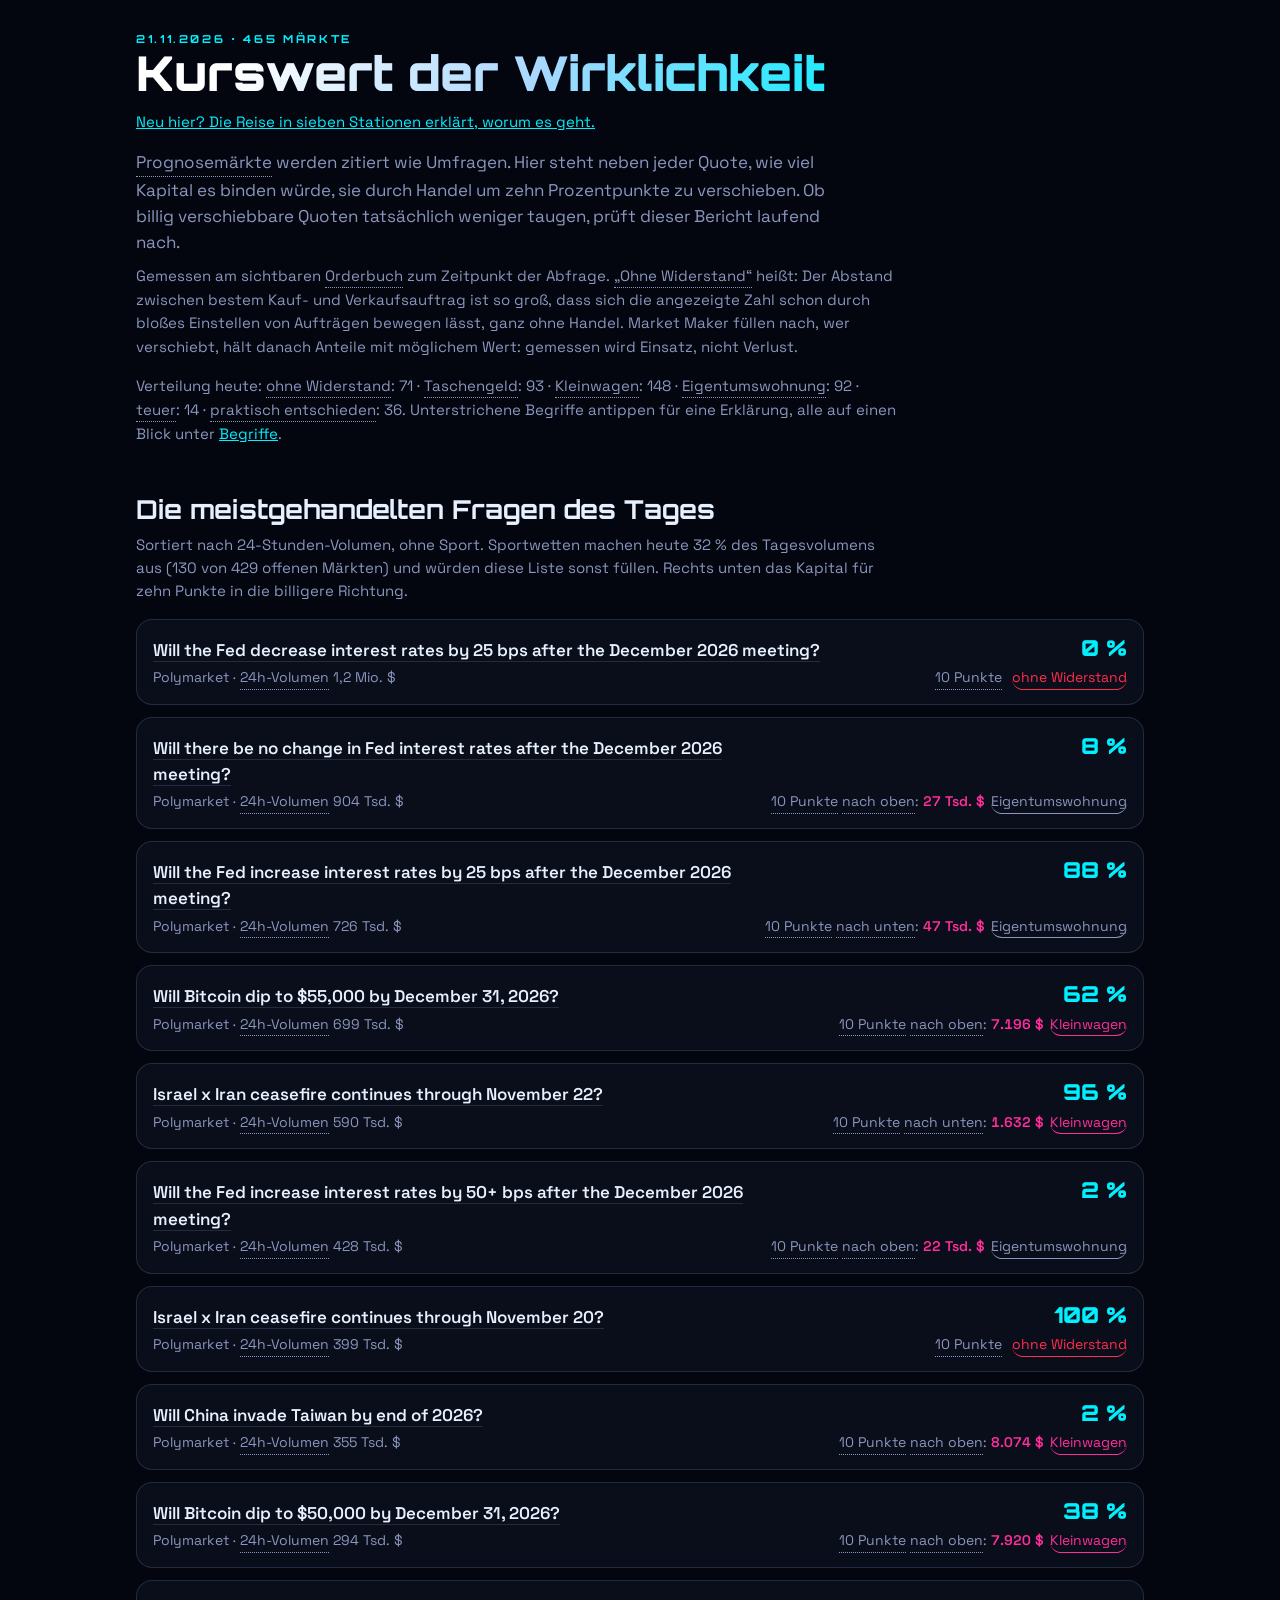
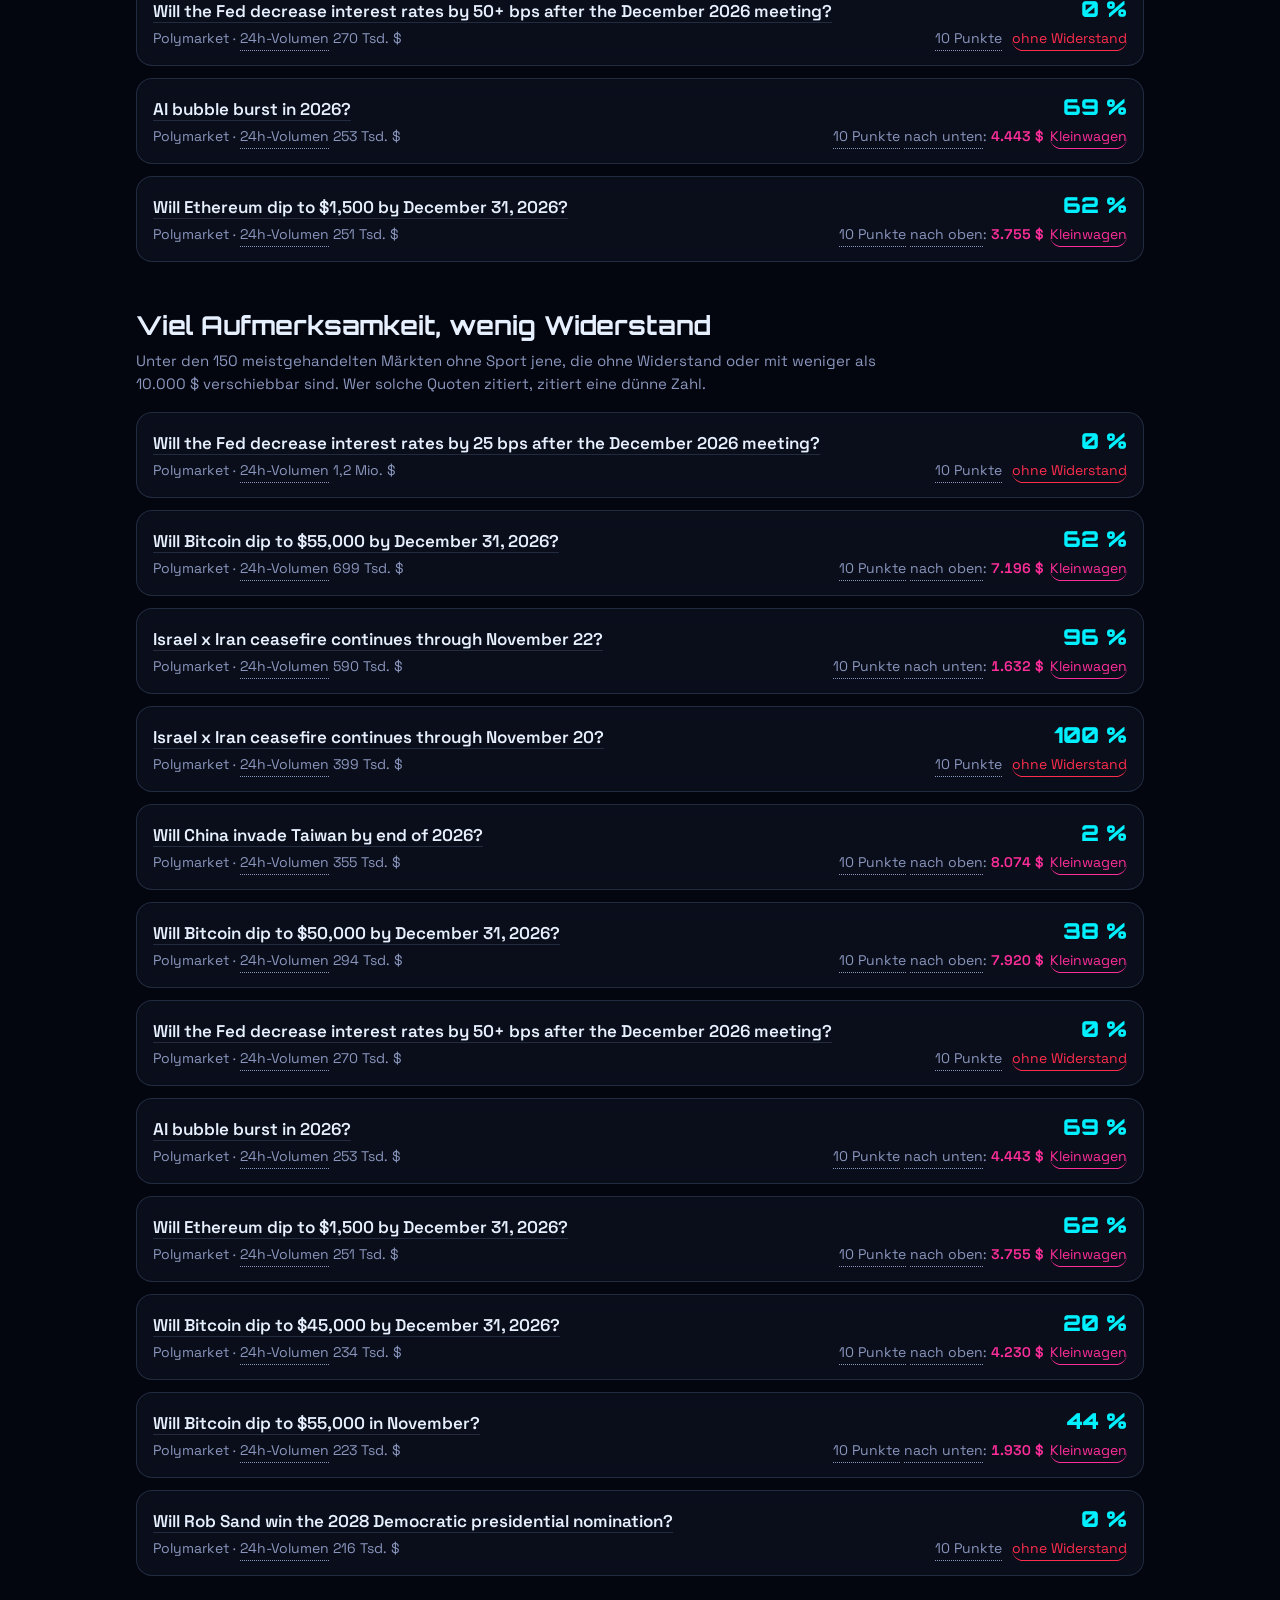
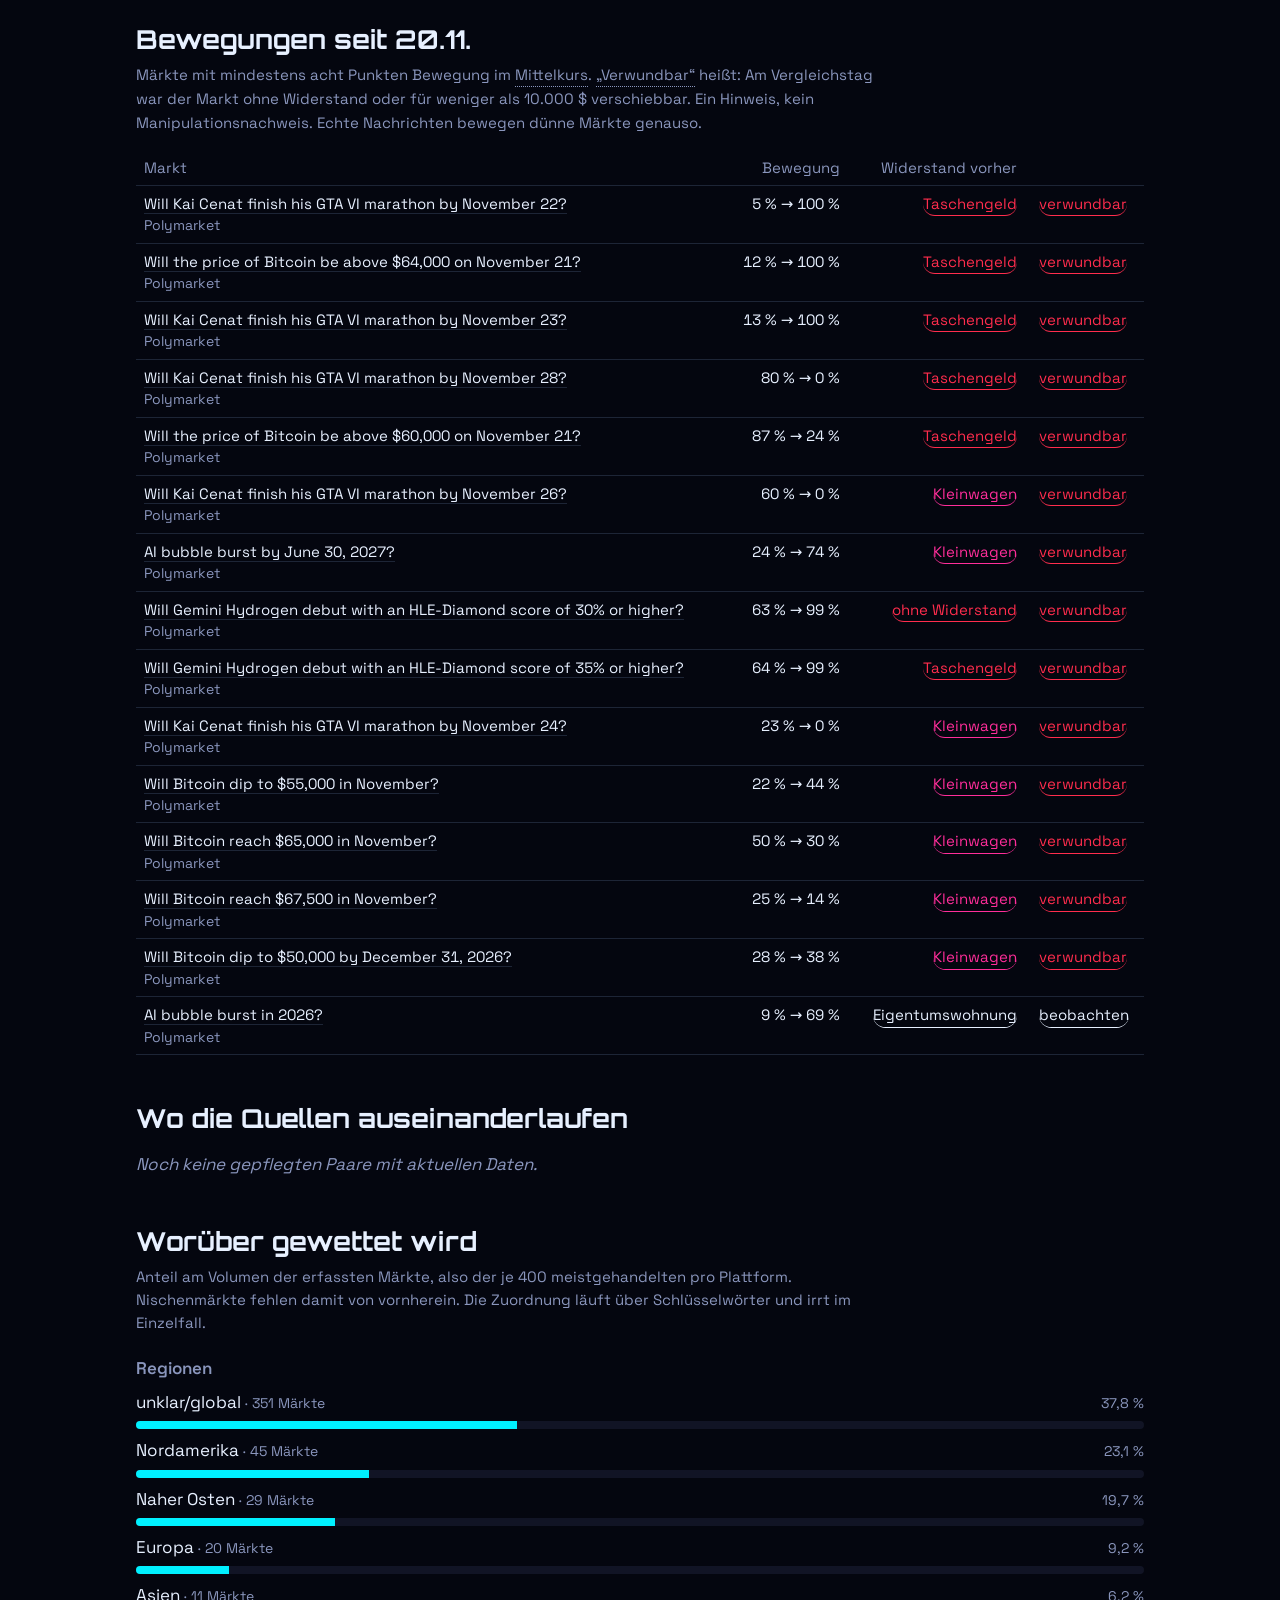
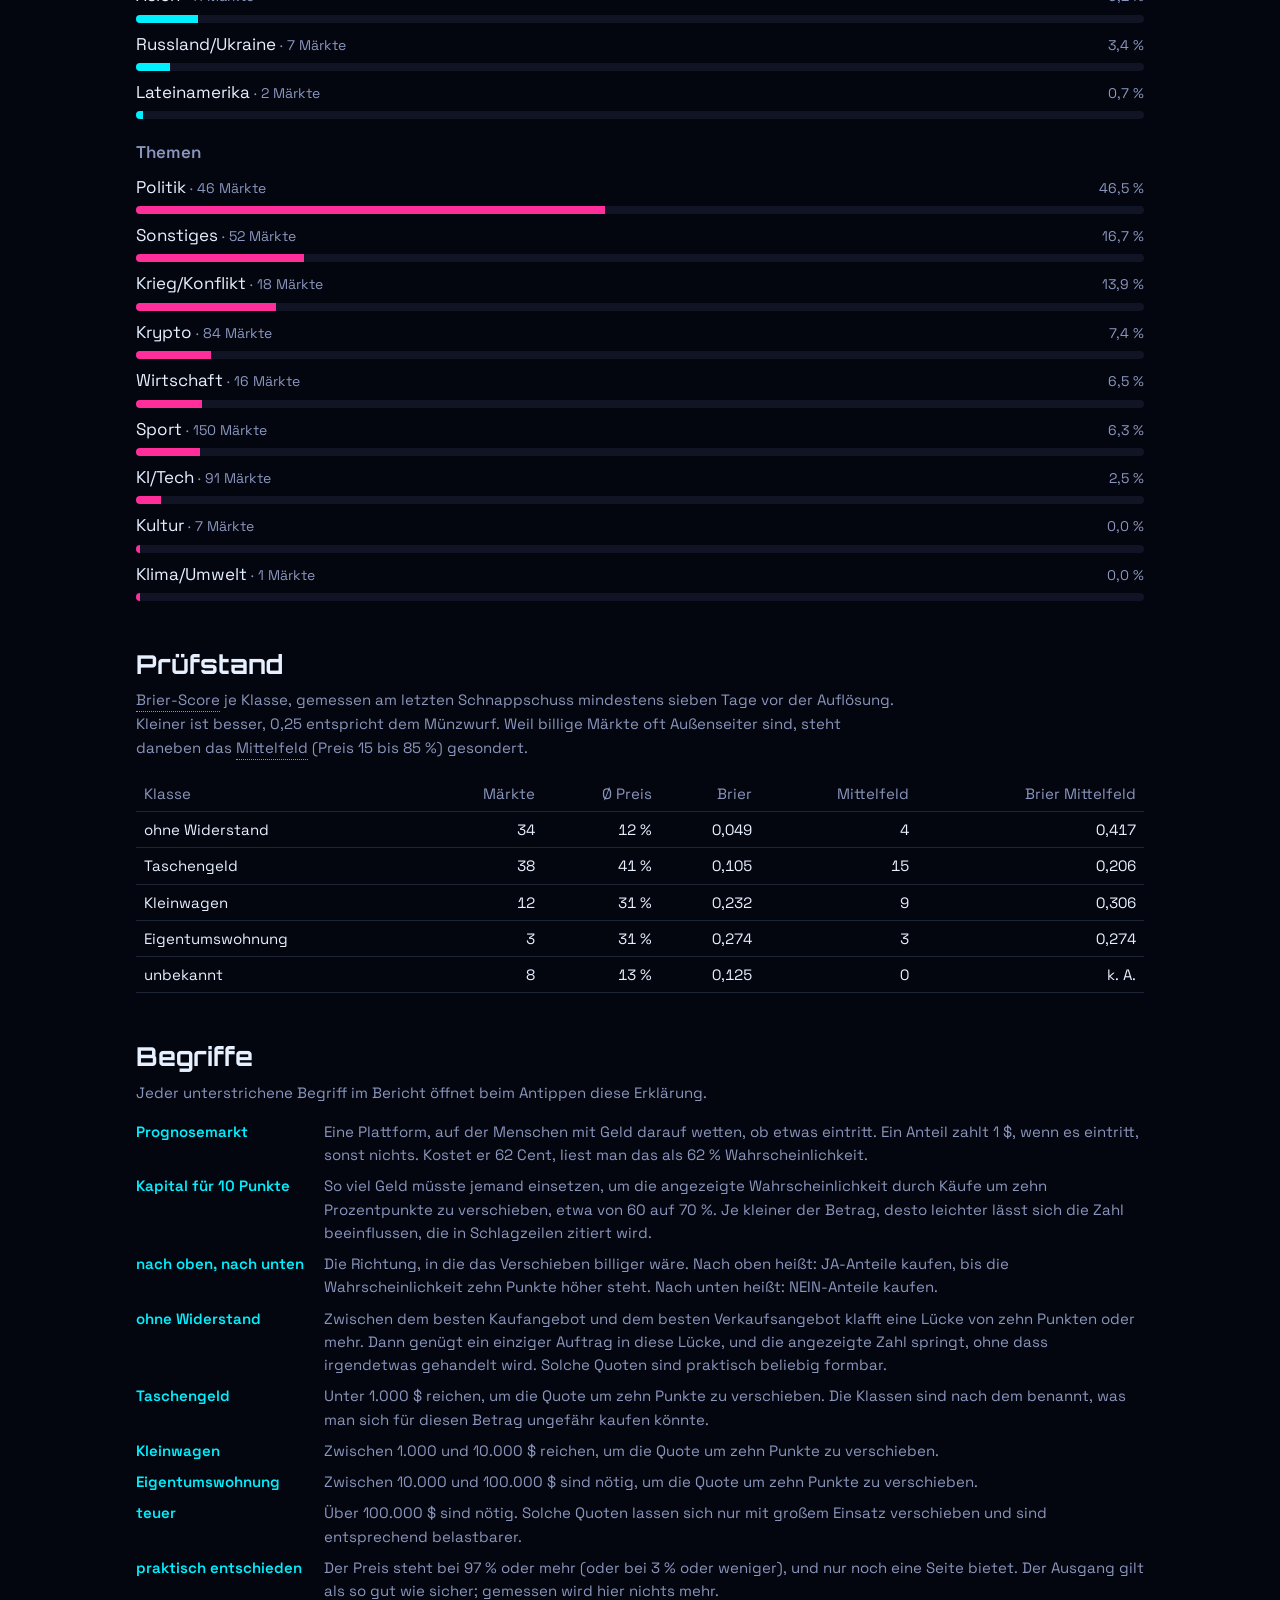
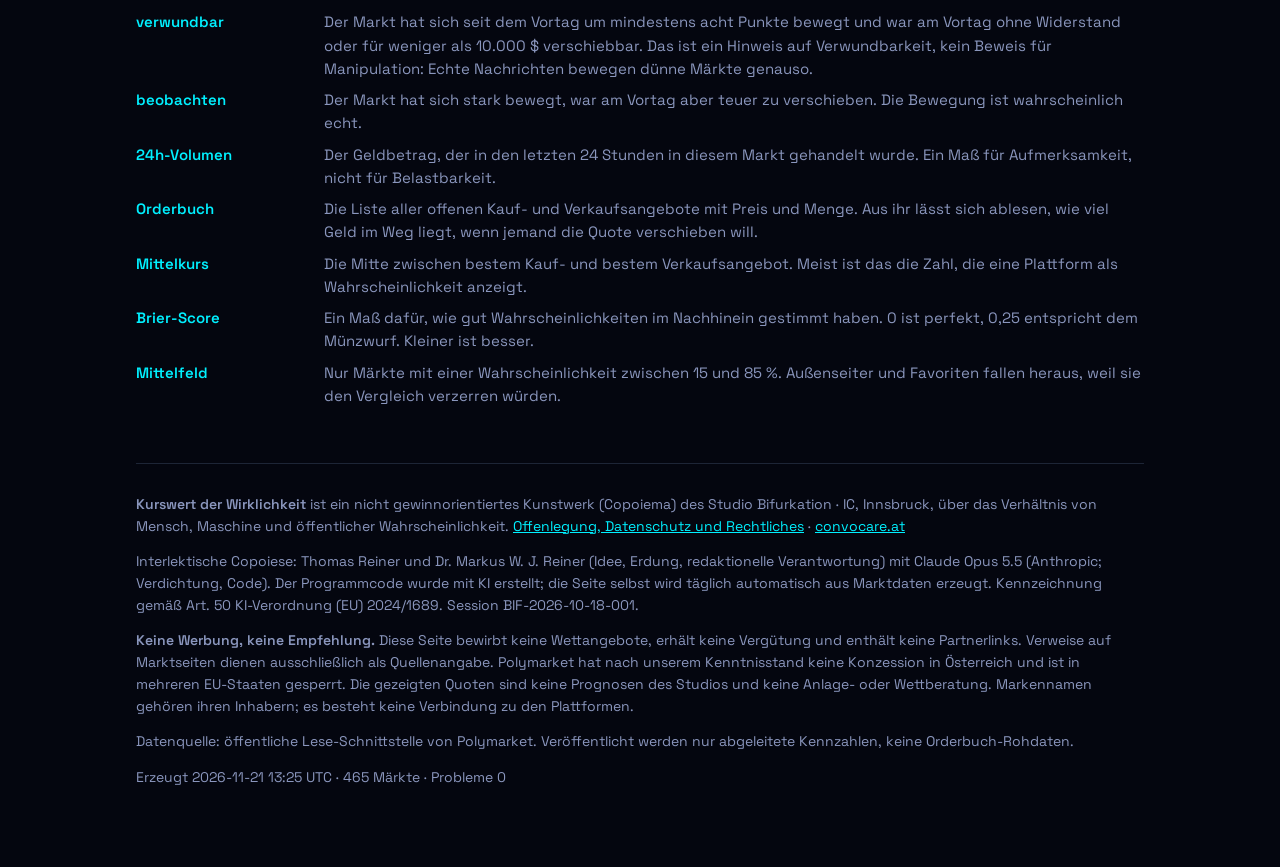
==== commit 120209e2: "Tageslauf 2026-11-21" ====
--- a/site/heute.html
+++ b/site/heute.html
@@ -59,175 +59,173 @@
 dl.glossary dd{margin:0;color:var(--muted)}
 @media (max-width:560px){h1{font-size:32px}.prob{font-size:19px}dl.glossary{grid-template-columns:1fr}dl.glossary dd{margin-bottom:8px}}
 </style></head><body><main>
-<div class="date">20.11.2026 · 471 Märkte</div>
+<div class="date">21.11.2026 · 465 Märkte</div>
 <h1>Kurswert der Wirklichkeit</h1>
 <p class="note"><a href="index.html" style="color:var(--teal)">Neu hier? Die Reise in sieben Stationen erklärt, worum es geht.</a></p>
 <p class="lead"><button type="button" class="term" popovertarget="g-prognosemarkt">Prognosemärkte</button> werden zitiert wie Umfragen. Hier steht neben jeder Quote, wie viel Kapital es binden würde, sie durch Handel um zehn Prozentpunkte zu verschieben. Ob billig verschiebbare Quoten tatsächlich weniger taugen, prüft dieser Bericht laufend nach.</p>
 <p class="note">Gemessen am sichtbaren <button type="button" class="term" popovertarget="g-orderbuch">Orderbuch</button> zum Zeitpunkt der Abfrage. <button type="button" class="term" popovertarget="g-ohne">„Ohne Widerstand“</button> heißt: Der Abstand zwischen bestem Kauf- und Verkaufsauftrag ist so groß, dass sich die angezeigte Zahl schon durch bloßes Einstellen von Aufträgen bewegen lässt, ganz ohne Handel. Market Maker füllen nach, wer verschiebt, hält danach Anteile mit möglichem Wert: gemessen wird Einsatz, nicht Verlust.</p>
-<p class="note">Verteilung heute: <button type="button" class="term" popovertarget="g-ohne">ohne Widerstand</button>: 97 · <button type="button" class="term" popovertarget="g-taschengeld">Taschengeld</button>: 91 · <button type="button" class="term" popovertarget="g-kleinwagen">Kleinwagen</button>: 138 · <button type="button" class="term" popovertarget="g-wohnung">Eigentumswohnung</button>: 81 · <button type="button" class="term" popovertarget="g-teuer">teuer</button>: 5 · <button type="button" class="term" popovertarget="g-entschieden">praktisch entschieden</button>: 48. Unterstrichene Begriffe antippen für eine Erklärung, alle auf einen Blick unter <a href="#begriffe" style="color:var(--teal)">Begriffe</a>.</p>
+<p class="note">Verteilung heute: <button type="button" class="term" popovertarget="g-ohne">ohne Widerstand</button>: 71 · <button type="button" class="term" popovertarget="g-taschengeld">Taschengeld</button>: 93 · <button type="button" class="term" popovertarget="g-kleinwagen">Kleinwagen</button>: 148 · <button type="button" class="term" popovertarget="g-wohnung">Eigentumswohnung</button>: 92 · <button type="button" class="term" popovertarget="g-teuer">teuer</button>: 14 · <button type="button" class="term" popovertarget="g-entschieden">praktisch entschieden</button>: 36. Unterstrichene Begriffe antippen für eine Erklärung, alle auf einen Blick unter <a href="#begriffe" style="color:var(--teal)">Begriffe</a>.</p>
 <h2>Die meistgehandelten Fragen des Tages</h2>
-<p class="note">Sortiert nach 24-Stunden-Volumen, ohne Sport. Sportwetten machen heute 27 % des Tagesvolumens aus (89 von 423 offenen Märkten) und würden diese Liste sonst füllen. Rechts unten das Kapital für zehn Punkte in die billigere Richtung.</p>
+<p class="note">Sortiert nach 24-Stunden-Volumen, ohne Sport. Sportwetten machen heute 32 % des Tagesvolumens aus (130 von 429 offenen Märkten) und würden diese Liste sonst füllen. Rechts unten das Kapital für zehn Punkte in die billigere Richtung.</p>
 <div class="grid"><div class="card"><div class="row">
+<div class="q"><a href="https://polymarket.com/event/fed-decision-in-december-20260729232808632" rel="nofollow noopener noreferrer">Will the Fed decrease interest rates by 25 bps after the December 2026 meeting?</a></div>
+<div class="prob">0 %</div>
+<div class="meta">Polymarket · <button type="button" class="term" popovertarget="g-volumen">24h-Volumen</button> 1,2 Mio. $</div>
+<div class="meta right"><button type="button" class="term" popovertarget="g-zehnpunkte">10 Punkte</button> <button type="button" class="tier term t-ohne" popovertarget="g-ohne">ohne Widerstand</button></div>
+</div></div><div class="card"><div class="row">
 <div class="q"><a href="https://polymarket.com/event/fed-decision-in-december-20260729232808632" rel="nofollow noopener noreferrer">Will there be no change in Fed interest rates after the December 2026 meeting?</a></div>
-<div class="prob">4 %</div>
-<div class="meta">Polymarket · <button type="button" class="term" popovertarget="g-volumen">24h-Volumen</button> 1,4 Mio. $</div>
-<div class="meta right"><button type="button" class="term" popovertarget="g-zehnpunkte">10 Punkte</button> <button type="button" class="term" popovertarget="g-richtung">nach oben</button>: <span class="cost">11 Tsd. $</span><button type="button" class="tier term t-Eigentumswohnung" popovertarget="g-wohnung">Eigentumswohnung</button></div>
+<div class="prob">8 %</div>
+<div class="meta">Polymarket · <button type="button" class="term" popovertarget="g-volumen">24h-Volumen</button> 904 Tsd. $</div>
+<div class="meta right"><button type="button" class="term" popovertarget="g-zehnpunkte">10 Punkte</button> <button type="button" class="term" popovertarget="g-richtung">nach oben</button>: <span class="cost">27 Tsd. $</span><button type="button" class="tier term t-Eigentumswohnung" popovertarget="g-wohnung">Eigentumswohnung</button></div>
+</div></div><div class="card"><div class="row">
+<div class="q"><a href="https://polymarket.com/event/fed-decision-in-december-20260729232808632" rel="nofollow noopener noreferrer">Will the Fed increase interest rates by 25 bps after the December 2026 meeting?</a></div>
+<div class="prob">88 %</div>
+<div class="meta">Polymarket · <button type="button" class="term" popovertarget="g-volumen">24h-Volumen</button> 726 Tsd. $</div>
+<div class="meta right"><button type="button" class="term" popovertarget="g-zehnpunkte">10 Punkte</button> <button type="button" class="term" popovertarget="g-richtung">nach unten</button>: <span class="cost">47 Tsd. $</span><button type="button" class="tier term t-Eigentumswohnung" popovertarget="g-wohnung">Eigentumswohnung</button></div>
+</div></div><div class="card"><div class="row">
+<div class="q"><a href="https://polymarket.com/event/what-price-will-bitcoin-hit-before-2027" rel="nofollow noopener noreferrer">Will Bitcoin dip to $55,000 by December 31, 2026?</a></div>
+<div class="prob">62 %</div>
+<div class="meta">Polymarket · <button type="button" class="term" popovertarget="g-volumen">24h-Volumen</button> 699 Tsd. $</div>
+<div class="meta right"><button type="button" class="term" popovertarget="g-zehnpunkte">10 Punkte</button> <button type="button" class="term" popovertarget="g-richtung">nach oben</button>: <span class="cost">7.196 $</span><button type="button" class="tier term t-Kleinwagen" popovertarget="g-kleinwagen">Kleinwagen</button></div>
+</div></div><div class="card"><div class="row">
+<div class="q"><a href="https://polymarket.com/event/israel-x-iran-ceasefire-continues-throughptptpt-20260716224448963" rel="nofollow noopener noreferrer">Israel x Iran ceasefire continues through November 22?</a></div>
+<div class="prob">96 %</div>
+<div class="meta">Polymarket · <button type="button" class="term" popovertarget="g-volumen">24h-Volumen</button> 590 Tsd. $</div>
+<div class="meta right"><button type="button" class="term" popovertarget="g-zehnpunkte">10 Punkte</button> <button type="button" class="term" popovertarget="g-richtung">nach unten</button>: <span class="cost">1.632 $</span><button type="button" class="tier term t-Kleinwagen" popovertarget="g-kleinwagen">Kleinwagen</button></div>
+</div></div><div class="card"><div class="row">
+<div class="q"><a href="https://polymarket.com/event/fed-decision-in-december-20260729232808632" rel="nofollow noopener noreferrer">Will the Fed increase interest rates by 50+ bps after the December 2026 meeting?</a></div>
+<div class="prob">2 %</div>
+<div class="meta">Polymarket · <button type="button" class="term" popovertarget="g-volumen">24h-Volumen</button> 428 Tsd. $</div>
+<div class="meta right"><button type="button" class="term" popovertarget="g-zehnpunkte">10 Punkte</button> <button type="button" class="term" popovertarget="g-richtung">nach oben</button>: <span class="cost">22 Tsd. $</span><button type="button" class="tier term t-Eigentumswohnung" popovertarget="g-wohnung">Eigentumswohnung</button></div>
+</div></div><div class="card"><div class="row">
+<div class="q"><a href="https://polymarket.com/event/israel-x-iran-ceasefire-continues-throughptptpt-20260716224448963" rel="nofollow noopener noreferrer">Israel x Iran ceasefire continues through November 20?</a></div>
+<div class="prob">100 %</div>
+<div class="meta">Polymarket · <button type="button" class="term" popovertarget="g-volumen">24h-Volumen</button> 399 Tsd. $</div>
+<div class="meta right"><button type="button" class="term" popovertarget="g-zehnpunkte">10 Punkte</button> <button type="button" class="tier term t-ohne" popovertarget="g-ohne">ohne Widerstand</button></div>
+</div></div><div class="card"><div class="row">
+<div class="q"><a href="https://polymarket.com/event/will-china-invade-taiwan-before-2027" rel="nofollow noopener noreferrer">Will China invade Taiwan by end of 2026?</a></div>
+<div class="prob">2 %</div>
+<div class="meta">Polymarket · <button type="button" class="term" popovertarget="g-volumen">24h-Volumen</button> 355 Tsd. $</div>
+<div class="meta right"><button type="button" class="term" popovertarget="g-zehnpunkte">10 Punkte</button> <button type="button" class="term" popovertarget="g-richtung">nach oben</button>: <span class="cost">8.074 $</span><button type="button" class="tier term t-Kleinwagen" popovertarget="g-kleinwagen">Kleinwagen</button></div>
+</div></div><div class="card"><div class="row">
+<div class="q"><a href="https://polymarket.com/event/what-price-will-bitcoin-hit-before-2027" rel="nofollow noopener noreferrer">Will Bitcoin dip to $50,000 by December 31, 2026?</a></div>
+<div class="prob">38 %</div>
+<div class="meta">Polymarket · <button type="button" class="term" popovertarget="g-volumen">24h-Volumen</button> 294 Tsd. $</div>
+<div class="meta right"><button type="button" class="term" popovertarget="g-zehnpunkte">10 Punkte</button> <button type="button" class="term" popovertarget="g-richtung">nach oben</button>: <span class="cost">7.920 $</span><button type="button" class="tier term t-Kleinwagen" popovertarget="g-kleinwagen">Kleinwagen</button></div>
 </div></div><div class="card"><div class="row">
 <div class="q"><a href="https://polymarket.com/event/fed-decision-in-december-20260729232808632" rel="nofollow noopener noreferrer">Will the Fed decrease interest rates by 50+ bps after the December 2026 meeting?</a></div>
 <div class="prob">0 %</div>
-<div class="meta">Polymarket · <button type="button" class="term" popovertarget="g-volumen">24h-Volumen</button> 1,2 Mio. $</div>
-<div class="meta right"><button type="button" class="term" popovertarget="g-zehnpunkte">10 Punkte</button> <button type="button" class="tier term t-ohne" popovertarget="g-ohne">ohne Widerstand</button></div>
-</div></div><div class="card"><div class="row">
-<div class="q"><a href="https://polymarket.com/event/fed-decision-in-december-20260729232808632" rel="nofollow noopener noreferrer">Will the Fed decrease interest rates by 25 bps after the December 2026 meeting?</a></div>
-<div class="prob">0 %</div>
-<div class="meta">Polymarket · <button type="button" class="term" popovertarget="g-volumen">24h-Volumen</button> 810 Tsd. $</div>
-<div class="meta right"><button type="button" class="term" popovertarget="g-zehnpunkte">10 Punkte</button> <button type="button" class="tier term t-ohne" popovertarget="g-ohne">ohne Widerstand</button></div>
-</div></div><div class="card"><div class="row">
-<div class="q"><a href="https://polymarket.com/event/fed-decision-in-december-20260729232808632" rel="nofollow noopener noreferrer">Will the Fed increase interest rates by 50+ bps after the December 2026 meeting?</a></div>
-<div class="prob">4 %</div>
-<div class="meta">Polymarket · <button type="button" class="term" popovertarget="g-volumen">24h-Volumen</button> 469 Tsd. $</div>
-<div class="meta right"><button type="button" class="term" popovertarget="g-zehnpunkte">10 Punkte</button> <button type="button" class="term" popovertarget="g-richtung">nach oben</button>: <span class="cost">28 Tsd. $</span><button type="button" class="tier term t-Eigentumswohnung" popovertarget="g-wohnung">Eigentumswohnung</button></div>
-</div></div><div class="card"><div class="row">
-<div class="q"><a href="https://polymarket.com/event/israel-x-iran-ceasefire-continues-throughptptpt-20260716224448963" rel="nofollow noopener noreferrer">Israel x Iran ceasefire continues through November 22?</a></div>
-<div class="prob">90 %</div>
-<div class="meta">Polymarket · <button type="button" class="term" popovertarget="g-volumen">24h-Volumen</button> 413 Tsd. $</div>
-<div class="meta right"><button type="button" class="term" popovertarget="g-zehnpunkte">10 Punkte</button> <button type="button" class="term" popovertarget="g-richtung">nach unten</button>: <span class="cost">2.914 $</span><button type="button" class="tier term t-Kleinwagen" popovertarget="g-kleinwagen">Kleinwagen</button></div>
-</div></div><div class="card"><div class="row">
-<div class="q"><a href="https://polymarket.com/event/clarity-act-signed-into-law-in-2026" rel="nofollow noopener noreferrer">Clarity Act (H.R.3633) signed into law in 2026?</a></div>
-<div class="prob">0 %</div>
-<div class="meta">Polymarket · <button type="button" class="term" popovertarget="g-volumen">24h-Volumen</button> 380 Tsd. $</div>
-<div class="meta right"><button type="button" class="term" popovertarget="g-zehnpunkte">10 Punkte</button> <button type="button" class="tier term t-ohne" popovertarget="g-ohne">ohne Widerstand</button></div>
-</div></div><div class="card"><div class="row">
-<div class="q"><a href="https://polymarket.com/event/jensen-huang-rejoins-nvidia-byptptpt" rel="nofollow noopener noreferrer">Will Jensen Huang rejoin NVIDIA by November 30, 2026?</a></div>
-<div class="prob">1 %</div>
-<div class="meta">Polymarket · <button type="button" class="term" popovertarget="g-volumen">24h-Volumen</button> 266 Tsd. $</div>
-<div class="meta right"><button type="button" class="term" popovertarget="g-zehnpunkte">10 Punkte</button> <button type="button" class="term" popovertarget="g-richtung">nach oben</button>: <span class="cost">6.027 $</span><button type="button" class="tier term t-Kleinwagen" popovertarget="g-kleinwagen">Kleinwagen</button></div>
-</div></div><div class="card"><div class="row">
-<div class="q"><a href="https://polymarket.com/event/democratic-presidential-nominee-2028" rel="nofollow noopener noreferrer">Will Roy Cooper win the 2028 Democratic presidential nomination?</a></div>
-<div class="prob">0 %</div>
-<div class="meta">Polymarket · <button type="button" class="term" popovertarget="g-volumen">24h-Volumen</button> 262 Tsd. $</div>
-<div class="meta right"><button type="button" class="term" popovertarget="g-zehnpunkte">10 Punkte</button> <button type="button" class="tier term t-ohne" popovertarget="g-ohne">ohne Widerstand</button></div>
-</div></div><div class="card"><div class="row">
-<div class="q"><a href="https://polymarket.com/event/democratic-presidential-nominee-2028" rel="nofollow noopener noreferrer">Will Scott Colom win the 2028 Democratic presidential nomination?</a></div>
-<div class="prob">0 %</div>
-<div class="meta">Polymarket · <button type="button" class="term" popovertarget="g-volumen">24h-Volumen</button> 250 Tsd. $</div>
-<div class="meta right"><button type="button" class="term" popovertarget="g-zehnpunkte">10 Punkte</button> <button type="button" class="tier term t-ohne" popovertarget="g-ohne">ohne Widerstand</button></div>
-</div></div><div class="card"><div class="row">
-<div class="q"><a href="https://polymarket.com/event/fed-decision-in-december-20260729232808632" rel="nofollow noopener noreferrer">Will the Fed increase interest rates by 25 bps after the December 2026 meeting?</a></div>
-<div class="prob">92 %</div>
-<div class="meta">Polymarket · <button type="button" class="term" popovertarget="g-volumen">24h-Volumen</button> 203 Tsd. $</div>
-<div class="meta right"><button type="button" class="term" popovertarget="g-zehnpunkte">10 Punkte</button> <button type="button" class="term" popovertarget="g-richtung">nach unten</button>: <span class="cost">63 Tsd. $</span><button type="button" class="tier term t-Eigentumswohnung" popovertarget="g-wohnung">Eigentumswohnung</button></div>
-</div></div><div class="card"><div class="row">
-<div class="q"><a href="https://polymarket.com/event/israel-x-iran-ceasefire-continues-throughptptpt-20260716224448963" rel="nofollow noopener noreferrer">Israel x Iran ceasefire continues through November 20?</a></div>
-<div class="prob">99 %</div>
-<div class="meta">Polymarket · <button type="button" class="term" popovertarget="g-volumen">24h-Volumen</button> 202 Tsd. $</div>
-<div class="meta right"><button type="button" class="term" popovertarget="g-zehnpunkte">10 Punkte</button> <button type="button" class="tier term t-ohne" popovertarget="g-ohne">ohne Widerstand</button></div>
-</div></div><div class="card"><div class="row">
-<div class="q"><a href="https://polymarket.com/event/what-price-will-bitcoin-hit-before-2027" rel="nofollow noopener noreferrer">Will Bitcoin dip to $60,000 by December 31, 2026?</a></div>
-<div class="prob">82 %</div>
-<div class="meta">Polymarket · <button type="button" class="term" popovertarget="g-volumen">24h-Volumen</button> 199 Tsd. $</div>
-<div class="meta right"><button type="button" class="term" popovertarget="g-zehnpunkte">10 Punkte</button> <button type="button" class="term" popovertarget="g-richtung">nach unten</button>: <span class="cost">9.649 $</span><button type="button" class="tier term t-Kleinwagen" popovertarget="g-kleinwagen">Kleinwagen</button></div>
+<div class="meta">Polymarket · <button type="button" class="term" popovertarget="g-volumen">24h-Volumen</button> 270 Tsd. $</div>
+<div class="meta right"><button type="button" class="term" popovertarget="g-zehnpunkte">10 Punkte</button> <button type="button" class="tier term t-ohne" popovertarget="g-ohne">ohne Widerstand</button></div>
+</div></div><div class="card"><div class="row">
+<div class="q"><a href="https://polymarket.com/event/ai-bubble-burst-by" rel="nofollow noopener noreferrer">AI bubble burst in 2026?</a></div>
+<div class="prob">69 %</div>
+<div class="meta">Polymarket · <button type="button" class="term" popovertarget="g-volumen">24h-Volumen</button> 253 Tsd. $</div>
+<div class="meta right"><button type="button" class="term" popovertarget="g-zehnpunkte">10 Punkte</button> <button type="button" class="term" popovertarget="g-richtung">nach unten</button>: <span class="cost">4.443 $</span><button type="button" class="tier term t-Kleinwagen" popovertarget="g-kleinwagen">Kleinwagen</button></div>
+</div></div><div class="card"><div class="row">
+<div class="q"><a href="https://polymarket.com/event/what-price-will-ethereum-hit-before-2027" rel="nofollow noopener noreferrer">Will Ethereum dip to $1,500 by December 31, 2026?</a></div>
+<div class="prob">62 %</div>
+<div class="meta">Polymarket · <button type="button" class="term" popovertarget="g-volumen">24h-Volumen</button> 251 Tsd. $</div>
+<div class="meta right"><button type="button" class="term" popovertarget="g-zehnpunkte">10 Punkte</button> <button type="button" class="term" popovertarget="g-richtung">nach oben</button>: <span class="cost">3.755 $</span><button type="button" class="tier term t-Kleinwagen" popovertarget="g-kleinwagen">Kleinwagen</button></div>
 </div></div></div>
 <h2>Viel Aufmerksamkeit, wenig Widerstand</h2>
 <p class="note">Unter den 150 meistgehandelten Märkten ohne Sport jene, die ohne Widerstand oder mit weniger als 10.000 $ verschiebbar sind. Wer solche Quoten zitiert, zitiert eine dünne Zahl.</p>
 <div class="grid"><div class="card"><div class="row">
-<div class="q"><a href="https://polymarket.com/event/fed-decision-in-december-20260729232808632" rel="nofollow noopener noreferrer">Will the Fed decrease interest rates by 50+ bps after the December 2026 meeting?</a></div>
+<div class="q"><a href="https://polymarket.com/event/fed-decision-in-december-20260729232808632" rel="nofollow noopener noreferrer">Will the Fed decrease interest rates by 25 bps after the December 2026 meeting?</a></div>
 <div class="prob">0 %</div>
 <div class="meta">Polymarket · <button type="button" class="term" popovertarget="g-volumen">24h-Volumen</button> 1,2 Mio. $</div>
 <div class="meta right"><button type="button" class="term" popovertarget="g-zehnpunkte">10 Punkte</button> <button type="button" class="tier term t-ohne" popovertarget="g-ohne">ohne Widerstand</button></div>
 </div></div><div class="card"><div class="row">
-<div class="q"><a href="https://polymarket.com/event/fed-decision-in-december-20260729232808632" rel="nofollow noopener noreferrer">Will the Fed decrease interest rates by 25 bps after the December 2026 meeting?</a></div>
-<div class="prob">0 %</div>
-<div class="meta">Polymarket · <button type="button" class="term" popovertarget="g-volumen">24h-Volumen</button> 810 Tsd. $</div>
-<div class="meta right"><button type="button" class="term" popovertarget="g-zehnpunkte">10 Punkte</button> <button type="button" class="tier term t-ohne" popovertarget="g-ohne">ohne Widerstand</button></div>
+<div class="q"><a href="https://polymarket.com/event/what-price-will-bitcoin-hit-before-2027" rel="nofollow noopener noreferrer">Will Bitcoin dip to $55,000 by December 31, 2026?</a></div>
+<div class="prob">62 %</div>
+<div class="meta">Polymarket · <button type="button" class="term" popovertarget="g-volumen">24h-Volumen</button> 699 Tsd. $</div>
+<div class="meta right"><button type="button" class="term" popovertarget="g-zehnpunkte">10 Punkte</button> <button type="button" class="term" popovertarget="g-richtung">nach oben</button>: <span class="cost">7.196 $</span><button type="button" class="tier term t-Kleinwagen" popovertarget="g-kleinwagen">Kleinwagen</button></div>
 </div></div><div class="card"><div class="row">
 <div class="q"><a href="https://polymarket.com/event/israel-x-iran-ceasefire-continues-throughptptpt-20260716224448963" rel="nofollow noopener noreferrer">Israel x Iran ceasefire continues through November 22?</a></div>
-<div class="prob">90 %</div>
-<div class="meta">Polymarket · <button type="button" class="term" popovertarget="g-volumen">24h-Volumen</button> 413 Tsd. $</div>
-<div class="meta right"><button type="button" class="term" popovertarget="g-zehnpunkte">10 Punkte</button> <button type="button" class="term" popovertarget="g-richtung">nach unten</button>: <span class="cost">2.914 $</span><button type="button" class="tier term t-Kleinwagen" popovertarget="g-kleinwagen">Kleinwagen</button></div>
-</div></div><div class="card"><div class="row">
-<div class="q"><a href="https://polymarket.com/event/clarity-act-signed-into-law-in-2026" rel="nofollow noopener noreferrer">Clarity Act (H.R.3633) signed into law in 2026?</a></div>
-<div class="prob">0 %</div>
-<div class="meta">Polymarket · <button type="button" class="term" popovertarget="g-volumen">24h-Volumen</button> 380 Tsd. $</div>
-<div class="meta right"><button type="button" class="term" popovertarget="g-zehnpunkte">10 Punkte</button> <button type="button" class="tier term t-ohne" popovertarget="g-ohne">ohne Widerstand</button></div>
-</div></div><div class="card"><div class="row">
-<div class="q"><a href="https://polymarket.com/event/jensen-huang-rejoins-nvidia-byptptpt" rel="nofollow noopener noreferrer">Will Jensen Huang rejoin NVIDIA by November 30, 2026?</a></div>
-<div class="prob">1 %</div>
-<div class="meta">Polymarket · <button type="button" class="term" popovertarget="g-volumen">24h-Volumen</button> 266 Tsd. $</div>
-<div class="meta right"><button type="button" class="term" popovertarget="g-zehnpunkte">10 Punkte</button> <button type="button" class="term" popovertarget="g-richtung">nach oben</button>: <span class="cost">6.027 $</span><button type="button" class="tier term t-Kleinwagen" popovertarget="g-kleinwagen">Kleinwagen</button></div>
-</div></div><div class="card"><div class="row">
-<div class="q"><a href="https://polymarket.com/event/democratic-presidential-nominee-2028" rel="nofollow noopener noreferrer">Will Roy Cooper win the 2028 Democratic presidential nomination?</a></div>
-<div class="prob">0 %</div>
-<div class="meta">Polymarket · <button type="button" class="term" popovertarget="g-volumen">24h-Volumen</button> 262 Tsd. $</div>
-<div class="meta right"><button type="button" class="term" popovertarget="g-zehnpunkte">10 Punkte</button> <button type="button" class="tier term t-ohne" popovertarget="g-ohne">ohne Widerstand</button></div>
-</div></div><div class="card"><div class="row">
-<div class="q"><a href="https://polymarket.com/event/democratic-presidential-nominee-2028" rel="nofollow noopener noreferrer">Will Scott Colom win the 2028 Democratic presidential nomination?</a></div>
-<div class="prob">0 %</div>
-<div class="meta">Polymarket · <button type="button" class="term" popovertarget="g-volumen">24h-Volumen</button> 250 Tsd. $</div>
-<div class="meta right"><button type="button" class="term" popovertarget="g-zehnpunkte">10 Punkte</button> <button type="button" class="tier term t-ohne" popovertarget="g-ohne">ohne Widerstand</button></div>
+<div class="prob">96 %</div>
+<div class="meta">Polymarket · <button type="button" class="term" popovertarget="g-volumen">24h-Volumen</button> 590 Tsd. $</div>
+<div class="meta right"><button type="button" class="term" popovertarget="g-zehnpunkte">10 Punkte</button> <button type="button" class="term" popovertarget="g-richtung">nach unten</button>: <span class="cost">1.632 $</span><button type="button" class="tier term t-Kleinwagen" popovertarget="g-kleinwagen">Kleinwagen</button></div>
 </div></div><div class="card"><div class="row">
 <div class="q"><a href="https://polymarket.com/event/israel-x-iran-ceasefire-continues-throughptptpt-20260716224448963" rel="nofollow noopener noreferrer">Israel x Iran ceasefire continues through November 20?</a></div>
-<div class="prob">99 %</div>
-<div class="meta">Polymarket · <button type="button" class="term" popovertarget="g-volumen">24h-Volumen</button> 202 Tsd. $</div>
-<div class="meta right"><button type="button" class="term" popovertarget="g-zehnpunkte">10 Punkte</button> <button type="button" class="tier term t-ohne" popovertarget="g-ohne">ohne Widerstand</button></div>
-</div></div><div class="card"><div class="row">
-<div class="q"><a href="https://polymarket.com/event/what-price-will-bitcoin-hit-before-2027" rel="nofollow noopener noreferrer">Will Bitcoin dip to $60,000 by December 31, 2026?</a></div>
-<div class="prob">82 %</div>
-<div class="meta">Polymarket · <button type="button" class="term" popovertarget="g-volumen">24h-Volumen</button> 199 Tsd. $</div>
-<div class="meta right"><button type="button" class="term" popovertarget="g-zehnpunkte">10 Punkte</button> <button type="button" class="term" popovertarget="g-richtung">nach unten</button>: <span class="cost">9.649 $</span><button type="button" class="tier term t-Kleinwagen" popovertarget="g-kleinwagen">Kleinwagen</button></div>
+<div class="prob">100 %</div>
+<div class="meta">Polymarket · <button type="button" class="term" popovertarget="g-volumen">24h-Volumen</button> 399 Tsd. $</div>
+<div class="meta right"><button type="button" class="term" popovertarget="g-zehnpunkte">10 Punkte</button> <button type="button" class="tier term t-ohne" popovertarget="g-ohne">ohne Widerstand</button></div>
 </div></div><div class="card"><div class="row">
 <div class="q"><a href="https://polymarket.com/event/will-china-invade-taiwan-before-2027" rel="nofollow noopener noreferrer">Will China invade Taiwan by end of 2026?</a></div>
 <div class="prob">2 %</div>
-<div class="meta">Polymarket · <button type="button" class="term" popovertarget="g-volumen">24h-Volumen</button> 187 Tsd. $</div>
-<div class="meta right"><button type="button" class="term" popovertarget="g-zehnpunkte">10 Punkte</button> <button type="button" class="term" popovertarget="g-richtung">nach oben</button>: <span class="cost">4.653 $</span><button type="button" class="tier term t-Kleinwagen" popovertarget="g-kleinwagen">Kleinwagen</button></div>
-</div></div><div class="card"><div class="row">
-<div class="q"><a href="https://polymarket.com/event/trump-out-as-president-before-2027" rel="nofollow noopener noreferrer">Trump out as President before 2027?</a></div>
-<div class="prob">2 %</div>
-<div class="meta">Polymarket · <button type="button" class="term" popovertarget="g-volumen">24h-Volumen</button> 176 Tsd. $</div>
-<div class="meta right"><button type="button" class="term" popovertarget="g-zehnpunkte">10 Punkte</button> <button type="button" class="term" popovertarget="g-richtung">nach oben</button>: <span class="cost">8.435 $</span><button type="button" class="tier term t-Kleinwagen" popovertarget="g-kleinwagen">Kleinwagen</button></div>
-</div></div><div class="card"><div class="row">
-<div class="q"><a href="https://polymarket.com/event/largest-ipo-by-market-cap-in-2026-287" rel="nofollow noopener noreferrer">Will SpaceX have the highest IPO Market Cap 2026?</a></div>
-<div class="prob">99 %</div>
-<div class="meta">Polymarket · <button type="button" class="term" popovertarget="g-volumen">24h-Volumen</button> 164 Tsd. $</div>
-<div class="meta right"><button type="button" class="term" popovertarget="g-zehnpunkte">10 Punkte</button> <button type="button" class="term" popovertarget="g-richtung">nach oben</button>: <span class="cost">451 $</span><button type="button" class="tier term t-Taschengeld" popovertarget="g-taschengeld">Taschengeld</button></div>
+<div class="meta">Polymarket · <button type="button" class="term" popovertarget="g-volumen">24h-Volumen</button> 355 Tsd. $</div>
+<div class="meta right"><button type="button" class="term" popovertarget="g-zehnpunkte">10 Punkte</button> <button type="button" class="term" popovertarget="g-richtung">nach oben</button>: <span class="cost">8.074 $</span><button type="button" class="tier term t-Kleinwagen" popovertarget="g-kleinwagen">Kleinwagen</button></div>
+</div></div><div class="card"><div class="row">
+<div class="q"><a href="https://polymarket.com/event/what-price-will-bitcoin-hit-before-2027" rel="nofollow noopener noreferrer">Will Bitcoin dip to $50,000 by December 31, 2026?</a></div>
+<div class="prob">38 %</div>
+<div class="meta">Polymarket · <button type="button" class="term" popovertarget="g-volumen">24h-Volumen</button> 294 Tsd. $</div>
+<div class="meta right"><button type="button" class="term" popovertarget="g-zehnpunkte">10 Punkte</button> <button type="button" class="term" popovertarget="g-richtung">nach oben</button>: <span class="cost">7.920 $</span><button type="button" class="tier term t-Kleinwagen" popovertarget="g-kleinwagen">Kleinwagen</button></div>
+</div></div><div class="card"><div class="row">
+<div class="q"><a href="https://polymarket.com/event/fed-decision-in-december-20260729232808632" rel="nofollow noopener noreferrer">Will the Fed decrease interest rates by 50+ bps after the December 2026 meeting?</a></div>
+<div class="prob">0 %</div>
+<div class="meta">Polymarket · <button type="button" class="term" popovertarget="g-volumen">24h-Volumen</button> 270 Tsd. $</div>
+<div class="meta right"><button type="button" class="term" popovertarget="g-zehnpunkte">10 Punkte</button> <button type="button" class="tier term t-ohne" popovertarget="g-ohne">ohne Widerstand</button></div>
+</div></div><div class="card"><div class="row">
+<div class="q"><a href="https://polymarket.com/event/ai-bubble-burst-by" rel="nofollow noopener noreferrer">AI bubble burst in 2026?</a></div>
+<div class="prob">69 %</div>
+<div class="meta">Polymarket · <button type="button" class="term" popovertarget="g-volumen">24h-Volumen</button> 253 Tsd. $</div>
+<div class="meta right"><button type="button" class="term" popovertarget="g-zehnpunkte">10 Punkte</button> <button type="button" class="term" popovertarget="g-richtung">nach unten</button>: <span class="cost">4.443 $</span><button type="button" class="tier term t-Kleinwagen" popovertarget="g-kleinwagen">Kleinwagen</button></div>
+</div></div><div class="card"><div class="row">
+<div class="q"><a href="https://polymarket.com/event/what-price-will-ethereum-hit-before-2027" rel="nofollow noopener noreferrer">Will Ethereum dip to $1,500 by December 31, 2026?</a></div>
+<div class="prob">62 %</div>
+<div class="meta">Polymarket · <button type="button" class="term" popovertarget="g-volumen">24h-Volumen</button> 251 Tsd. $</div>
+<div class="meta right"><button type="button" class="term" popovertarget="g-zehnpunkte">10 Punkte</button> <button type="button" class="term" popovertarget="g-richtung">nach oben</button>: <span class="cost">3.755 $</span><button type="button" class="tier term t-Kleinwagen" popovertarget="g-kleinwagen">Kleinwagen</button></div>
+</div></div><div class="card"><div class="row">
+<div class="q"><a href="https://polymarket.com/event/what-price-will-bitcoin-hit-before-2027" rel="nofollow noopener noreferrer">Will Bitcoin dip to $45,000 by December 31, 2026?</a></div>
+<div class="prob">20 %</div>
+<div class="meta">Polymarket · <button type="button" class="term" popovertarget="g-volumen">24h-Volumen</button> 234 Tsd. $</div>
+<div class="meta right"><button type="button" class="term" popovertarget="g-zehnpunkte">10 Punkte</button> <button type="button" class="term" popovertarget="g-richtung">nach oben</button>: <span class="cost">4.230 $</span><button type="button" class="tier term t-Kleinwagen" popovertarget="g-kleinwagen">Kleinwagen</button></div>
+</div></div><div class="card"><div class="row">
+<div class="q"><a href="https://polymarket.com/event/what-price-will-bitcoin-hit-in-november-2026" rel="nofollow noopener noreferrer">Will Bitcoin dip to $55,000 in November?</a></div>
+<div class="prob">44 %</div>
+<div class="meta">Polymarket · <button type="button" class="term" popovertarget="g-volumen">24h-Volumen</button> 223 Tsd. $</div>
+<div class="meta right"><button type="button" class="term" popovertarget="g-zehnpunkte">10 Punkte</button> <button type="button" class="term" popovertarget="g-richtung">nach unten</button>: <span class="cost">1.930 $</span><button type="button" class="tier term t-Kleinwagen" popovertarget="g-kleinwagen">Kleinwagen</button></div>
+</div></div><div class="card"><div class="row">
+<div class="q"><a href="https://polymarket.com/event/democratic-presidential-nominee-2028" rel="nofollow noopener noreferrer">Will Rob Sand win the 2028 Democratic presidential nomination?</a></div>
+<div class="prob">0 %</div>
+<div class="meta">Polymarket · <button type="button" class="term" popovertarget="g-volumen">24h-Volumen</button> 216 Tsd. $</div>
+<div class="meta right"><button type="button" class="term" popovertarget="g-zehnpunkte">10 Punkte</button> <button type="button" class="tier term t-ohne" popovertarget="g-ohne">ohne Widerstand</button></div>
 </div></div></div>
-<h2>Bewegungen seit 19.11.</h2>
+<h2>Bewegungen seit 20.11.</h2>
 <p class="note">Märkte mit mindestens acht Punkten Bewegung im <button type="button" class="term" popovertarget="g-mittelkurs">Mittelkurs</button>. <button type="button" class="term" popovertarget="g-verwundbar">„Verwundbar“</button> heißt: Am Vergleichstag war der Markt ohne Widerstand oder für weniger als 10.000 $ verschiebbar. Ein Hinweis, kein Manipulationsnachweis. Echte Nachrichten bewegen dünne Märkte genauso.</p>
-<div class='scroll'><table><tr><th>Markt</th><th class='num'>Bewegung</th><th class='num'>Widerstand vorher</th><th></th></tr><tr><td><a href='https://polymarket.com/event/bitcoin-above-on-november-20-2026' rel='nofollow noopener noreferrer'>Will the price of Bitcoin be above $70,000 on November 20?</a><div class='meta'>Polymarket</div></td><td class='num'>1 % → 100 %</td><td class='num'><button type="button" class="tier term t-ohne" popovertarget="g-ohne">ohne Widerstand</button></td><td><button type="button" class="tier term t-verwundbar" popovertarget="g-verwundbar">verwundbar</button></td></tr><tr><td><a href='https://polymarket.com/event/bitcoin-above-on-november-20-2026' rel='nofollow noopener noreferrer'>Will the price of Bitcoin be above $68,000 on November 20?</a><div class='meta'>Polymarket</div></td><td class='num'>2 % → 100 %</td><td class='num'><button type="button" class="tier term t-Taschengeld" popovertarget="g-taschengeld">Taschengeld</button></td><td><button type="button" class="tier term t-verwundbar" popovertarget="g-verwundbar">verwundbar</button></td></tr><tr><td><a href='https://polymarket.com/event/elon-musk-of-tweets-november-13-november-20-2026' rel='nofollow noopener noreferrer'>Will Elon Musk post 340-359 tweets from November 13 to November 20, 2026?</a><div class='meta'>Polymarket</div></td><td class='num'>14 % → 85 %</td><td class='num'><button type="button" class="tier term t-Taschengeld" popovertarget="g-taschengeld">Taschengeld</button></td><td><button type="button" class="tier term t-verwundbar" popovertarget="g-verwundbar">verwundbar</button></td></tr><tr><td><a href='https://polymarket.com/event/third-best-code-arena-webdev-ai-lab-end-of-november' rel='nofollow noopener noreferrer'>Will Google be the third-best Code Arena | WebDev AI lab at the end of November 2026?</a><div class='meta'>Polymarket</div></td><td class='num'>72 % → 18 %</td><td class='num'><button type="button" class="tier term t-Taschengeld" popovertarget="g-taschengeld">Taschengeld</button></td><td><button type="button" class="tier term t-verwundbar" popovertarget="g-verwundbar">verwundbar</button></td></tr><tr><td><a href='https://polymarket.com/event/will-anthropics-valuation-hit-by-november-30-2026' rel='nofollow noopener noreferrer'>Will Anthropic&#x27;s valuation hit (HIGH) $1.575T by November 30?</a><div class='meta'>Polymarket</div></td><td class='num'>64 % → 14 %</td><td class='num'><button type="button" class="tier term t-Taschengeld" popovertarget="g-taschengeld">Taschengeld</button></td><td><button type="button" class="tier term t-verwundbar" popovertarget="g-verwundbar">verwundbar</button></td></tr><tr><td><a href='https://polymarket.com/event/will-anthropics-valuation-hit-by-november-30-2026' rel='nofollow noopener noreferrer'>Will Anthropic&#x27;s valuation hit (HIGH) $1.6T by November 30?</a><div class='meta'>Polymarket</div></td><td class='num'>59 % → 9 %</td><td class='num'><button type="button" class="tier term t-Taschengeld" popovertarget="g-taschengeld">Taschengeld</button></td><td><button type="button" class="tier term t-verwundbar" popovertarget="g-verwundbar">verwundbar</button></td></tr><tr><td><a href='https://polymarket.com/event/bitcoin-above-on-november-20-2026' rel='nofollow noopener noreferrer'>Will the price of Bitcoin be above $64,000 on November 20?</a><div class='meta'>Polymarket</div></td><td class='num'>50 % → 5 %</td><td class='num'><button type="button" class="tier term t-Kleinwagen" popovertarget="g-kleinwagen">Kleinwagen</button></td><td><button type="button" class="tier term t-verwundbar" popovertarget="g-verwundbar">verwundbar</button></td></tr><tr><td><a href='https://polymarket.com/event/what-price-will-bitcoin-hit-november-16-22-2026' rel='nofollow noopener noreferrer'>Will Bitcoin reach $66,000 November 16-22?</a><div class='meta'>Polymarket</div></td><td class='num'>42 % → 6 %</td><td class='num'><button type="button" class="tier term t-Kleinwagen" popovertarget="g-kleinwagen">Kleinwagen</button></td><td><button type="button" class="tier term t-verwundbar" popovertarget="g-verwundbar">verwundbar</button></td></tr><tr><td><a href='https://polymarket.com/event/what-price-will-bitcoin-hit-in-november-2026' rel='nofollow noopener noreferrer'>Will Bitcoin reach $65,000 in November?</a><div class='meta'>Polymarket</div></td><td class='num'>82 % → 50 %</td><td class='num'><button type="button" class="tier term t-Kleinwagen" popovertarget="g-kleinwagen">Kleinwagen</button></td><td><button type="button" class="tier term t-verwundbar" popovertarget="g-verwundbar">verwundbar</button></td></tr><tr><td><a href='https://polymarket.com/event/will-anthropics-valuation-hit-by-december-31' rel='nofollow noopener noreferrer'>Will Anthropic&#x27;s valuation hit (HIGH) $1.75T by December 31?</a><div class='meta'>Polymarket</div></td><td class='num'>55 % → 23 %</td><td class='num'><button type="button" class="tier term t-Kleinwagen" popovertarget="g-kleinwagen">Kleinwagen</button></td><td><button type="button" class="tier term t-verwundbar" popovertarget="g-verwundbar">verwundbar</button></td></tr><tr><td><a href='https://polymarket.com/event/elon-musk-of-tweets-november-13-november-20-2026' rel='nofollow noopener noreferrer'>Will Elon Musk post 380-399 tweets from November 13 to November 20, 2026?</a><div class='meta'>Polymarket</div></td><td class='num'>32 % → 1 %</td><td class='num'><button type="button" class="tier term t-Taschengeld" popovertarget="g-taschengeld">Taschengeld</button></td><td><button type="button" class="tier term t-verwundbar" popovertarget="g-verwundbar">verwundbar</button></td></tr><tr><td><a href='https://polymarket.com/event/what-price-will-bitcoin-hit-november-16-22-2026' rel='nofollow noopener noreferrer'>Will Bitcoin dip to $60,000 November 16-22?</a><div class='meta'>Polymarket</div></td><td class='num'>16 % → 46 %</td><td class='num'><button type="button" class="tier term t-Kleinwagen" popovertarget="g-kleinwagen">Kleinwagen</button></td><td><button type="button" class="tier term t-verwundbar" popovertarget="g-verwundbar">verwundbar</button></td></tr><tr><td><a href='https://polymarket.com/event/crint-nzl-ind-2026-11-18' rel='nofollow noopener noreferrer'>Will New Zealand win?</a><div class='meta'>Polymarket</div></td><td class='num'>46 % → 17 %</td><td class='num'><button type="button" class="tier term t-Kleinwagen" popovertarget="g-kleinwagen">Kleinwagen</button></td><td><button type="button" class="tier term t-verwundbar" popovertarget="g-verwundbar">verwundbar</button></td></tr><tr><td><a href='https://polymarket.com/event/will-anthropics-valuation-hit-by-november-30-2026' rel='nofollow noopener noreferrer'>Will Anthropic&#x27;s valuation hit (HIGH) $1.75T by November 30?</a><div class='meta'>Polymarket</div></td><td class='num'>34 % → 6 %</td><td class='num'><button type="button" class="tier term t-Kleinwagen" popovertarget="g-kleinwagen">Kleinwagen</button></td><td><button type="button" class="tier term t-verwundbar" popovertarget="g-verwundbar">verwundbar</button></td></tr><tr><td><a href='https://polymarket.com/event/ishowspeed-finishes-gta-vi-by' rel='nofollow noopener noreferrer'>Will IShowSpeed finish GTA VI by November 22?</a><div class='meta'>Polymarket</div></td><td class='num'>70 % → 97 %</td><td class='num'><button type="button" class="tier term t-Taschengeld" popovertarget="g-taschengeld">Taschengeld</button></td><td><button type="button" class="tier term t-verwundbar" popovertarget="g-verwundbar">verwundbar</button></td></tr></table></div>
+<div class='scroll'><table><tr><th>Markt</th><th class='num'>Bewegung</th><th class='num'>Widerstand vorher</th><th></th></tr><tr><td><a href='https://polymarket.com/event/kai-cenat-finishes-gta-vi-marathon-by' rel='nofollow noopener noreferrer'>Will Kai Cenat finish his GTA VI marathon by November 22?</a><div class='meta'>Polymarket</div></td><td class='num'>5 % → 100 %</td><td class='num'><button type="button" class="tier term t-Taschengeld" popovertarget="g-taschengeld">Taschengeld</button></td><td><button type="button" class="tier term t-verwundbar" popovertarget="g-verwundbar">verwundbar</button></td></tr><tr><td><a href='https://polymarket.com/event/bitcoin-above-on-november-21-2026' rel='nofollow noopener noreferrer'>Will the price of Bitcoin be above $64,000 on November 21?</a><div class='meta'>Polymarket</div></td><td class='num'>12 % → 100 %</td><td class='num'><button type="button" class="tier term t-Taschengeld" popovertarget="g-taschengeld">Taschengeld</button></td><td><button type="button" class="tier term t-verwundbar" popovertarget="g-verwundbar">verwundbar</button></td></tr><tr><td><a href='https://polymarket.com/event/kai-cenat-finishes-gta-vi-marathon-by' rel='nofollow noopener noreferrer'>Will Kai Cenat finish his GTA VI marathon by November 23?</a><div class='meta'>Polymarket</div></td><td class='num'>13 % → 100 %</td><td class='num'><button type="button" class="tier term t-Taschengeld" popovertarget="g-taschengeld">Taschengeld</button></td><td><button type="button" class="tier term t-verwundbar" popovertarget="g-verwundbar">verwundbar</button></td></tr><tr><td><a href='https://polymarket.com/event/kai-cenat-finishes-gta-vi-marathon-by' rel='nofollow noopener noreferrer'>Will Kai Cenat finish his GTA VI marathon by November 28?</a><div class='meta'>Polymarket</div></td><td class='num'>80 % → 0 %</td><td class='num'><button type="button" class="tier term t-Taschengeld" popovertarget="g-taschengeld">Taschengeld</button></td><td><button type="button" class="tier term t-verwundbar" popovertarget="g-verwundbar">verwundbar</button></td></tr><tr><td><a href='https://polymarket.com/event/bitcoin-above-on-november-21-2026' rel='nofollow noopener noreferrer'>Will the price of Bitcoin be above $60,000 on November 21?</a><div class='meta'>Polymarket</div></td><td class='num'>87 % → 24 %</td><td class='num'><button type="button" class="tier term t-Taschengeld" popovertarget="g-taschengeld">Taschengeld</button></td><td><button type="button" class="tier term t-verwundbar" popovertarget="g-verwundbar">verwundbar</button></td></tr><tr><td><a href='https://polymarket.com/event/kai-cenat-finishes-gta-vi-marathon-by' rel='nofollow noopener noreferrer'>Will Kai Cenat finish his GTA VI marathon by November 26?</a><div class='meta'>Polymarket</div></td><td class='num'>60 % → 0 %</td><td class='num'><button type="button" class="tier term t-Kleinwagen" popovertarget="g-kleinwagen">Kleinwagen</button></td><td><button type="button" class="tier term t-verwundbar" popovertarget="g-verwundbar">verwundbar</button></td></tr><tr><td><a href='https://polymarket.com/event/ai-bubble-burst-by' rel='nofollow noopener noreferrer'>AI bubble burst by June 30, 2027?</a><div class='meta'>Polymarket</div></td><td class='num'>24 % → 74 %</td><td class='num'><button type="button" class="tier term t-Kleinwagen" popovertarget="g-kleinwagen">Kleinwagen</button></td><td><button type="button" class="tier term t-verwundbar" popovertarget="g-verwundbar">verwundbar</button></td></tr><tr><td><a href='https://polymarket.com/event/gemini-hydrogen-hle-diamond-debut-20261110' rel='nofollow noopener noreferrer'>Will Gemini Hydrogen debut with an HLE-Diamond score of 30% or higher?</a><div class='meta'>Polymarket</div></td><td class='num'>63 % → 99 %</td><td class='num'><button type="button" class="tier term t-ohne" popovertarget="g-ohne">ohne Widerstand</button></td><td><button type="button" class="tier term t-verwundbar" popovertarget="g-verwundbar">verwundbar</button></td></tr><tr><td><a href='https://polymarket.com/event/gemini-hydrogen-hle-diamond-debut-20261110' rel='nofollow noopener noreferrer'>Will Gemini Hydrogen debut with an HLE-Diamond score of 35% or higher?</a><div class='meta'>Polymarket</div></td><td class='num'>64 % → 99 %</td><td class='num'><button type="button" class="tier term t-Taschengeld" popovertarget="g-taschengeld">Taschengeld</button></td><td><button type="button" class="tier term t-verwundbar" popovertarget="g-verwundbar">verwundbar</button></td></tr><tr><td><a href='https://polymarket.com/event/kai-cenat-finishes-gta-vi-marathon-by' rel='nofollow noopener noreferrer'>Will Kai Cenat finish his GTA VI marathon by November 24?</a><div class='meta'>Polymarket</div></td><td class='num'>23 % → 0 %</td><td class='num'><button type="button" class="tier term t-Kleinwagen" popovertarget="g-kleinwagen">Kleinwagen</button></td><td><button type="button" class="tier term t-verwundbar" popovertarget="g-verwundbar">verwundbar</button></td></tr><tr><td><a href='https://polymarket.com/event/what-price-will-bitcoin-hit-in-november-2026' rel='nofollow noopener noreferrer'>Will Bitcoin dip to $55,000 in November?</a><div class='meta'>Polymarket</div></td><td class='num'>22 % → 44 %</td><td class='num'><button type="button" class="tier term t-Kleinwagen" popovertarget="g-kleinwagen">Kleinwagen</button></td><td><button type="button" class="tier term t-verwundbar" popovertarget="g-verwundbar">verwundbar</button></td></tr><tr><td><a href='https://polymarket.com/event/what-price-will-bitcoin-hit-in-november-2026' rel='nofollow noopener noreferrer'>Will Bitcoin reach $65,000 in November?</a><div class='meta'>Polymarket</div></td><td class='num'>50 % → 30 %</td><td class='num'><button type="button" class="tier term t-Kleinwagen" popovertarget="g-kleinwagen">Kleinwagen</button></td><td><button type="button" class="tier term t-verwundbar" popovertarget="g-verwundbar">verwundbar</button></td></tr><tr><td><a href='https://polymarket.com/event/what-price-will-bitcoin-hit-in-november-2026' rel='nofollow noopener noreferrer'>Will Bitcoin reach $67,500 in November?</a><div class='meta'>Polymarket</div></td><td class='num'>25 % → 14 %</td><td class='num'><button type="button" class="tier term t-Kleinwagen" popovertarget="g-kleinwagen">Kleinwagen</button></td><td><button type="button" class="tier term t-verwundbar" popovertarget="g-verwundbar">verwundbar</button></td></tr><tr><td><a href='https://polymarket.com/event/what-price-will-bitcoin-hit-before-2027' rel='nofollow noopener noreferrer'>Will Bitcoin dip to $50,000 by December 31, 2026?</a><div class='meta'>Polymarket</div></td><td class='num'>28 % → 38 %</td><td class='num'><button type="button" class="tier term t-Kleinwagen" popovertarget="g-kleinwagen">Kleinwagen</button></td><td><button type="button" class="tier term t-verwundbar" popovertarget="g-verwundbar">verwundbar</button></td></tr><tr><td><a href='https://polymarket.com/event/ai-bubble-burst-by' rel='nofollow noopener noreferrer'>AI bubble burst in 2026?</a><div class='meta'>Polymarket</div></td><td class='num'>9 % → 69 %</td><td class='num'><button type="button" class="tier term t-Eigentumswohnung" popovertarget="g-wohnung">Eigentumswohnung</button></td><td><button type="button" class="tier term t-beobachten" popovertarget="g-beobachten">beobachten</button></td></tr></table></div>
 <h2>Wo die Quellen auseinanderlaufen</h2>
 <p class="empty">Noch keine gepflegten Paare mit aktuellen Daten.</p>
 <h2>Worüber gewettet wird</h2>
 <p class="note">Anteil am Volumen der erfassten Märkte, also der je 400 meistgehandelten pro Plattform. Nischenmärkte fehlen damit von vornherein. Die Zuordnung läuft über Schlüsselwörter und irrt im Einzelfall.</p>
 <h3>Regionen</h3><div class='grid' style='gap:8px'>
-<div><div class='row'><span>unklar/global <span class='meta'>· 326 Märkte</span></span><span class='meta'>40,6 %</span></div><div class='bar '><span style='width:40.6%'></span></div></div>
-<div><div class='row'><span>Nordamerika <span class='meta'>· 58 Märkte</span></span><span class='meta'>27,2 %</span></div><div class='bar '><span style='width:27.2%'></span></div></div>
-<div><div class='row'><span>Naher Osten <span class='meta'>· 30 Märkte</span></span><span class='meta'>16,2 %</span></div><div class='bar '><span style='width:16.2%'></span></div></div>
-<div><div class='row'><span>Europa <span class='meta'>· 26 Märkte</span></span><span class='meta'>8,1 %</span></div><div class='bar '><span style='width:8.1%'></span></div></div>
-<div><div class='row'><span>Asien <span class='meta'>· 16 Märkte</span></span><span class='meta'>4,9 %</span></div><div class='bar '><span style='width:4.9%'></span></div></div>
-<div><div class='row'><span>Russland/Ukraine <span class='meta'>· 9 Märkte</span></span><span class='meta'>2,8 %</span></div><div class='bar '><span style='width:2.8%'></span></div></div>
-<div><div class='row'><span>Lateinamerika <span class='meta'>· 3 Märkte</span></span><span class='meta'>0,3 %</span></div><div class='bar '><span style='width:0.4%'></span></div></div>
-<div><div class='row'><span>DACH <span class='meta'>· 2 Märkte</span></span><span class='meta'>0,0 %</span></div><div class='bar '><span style='width:0.4%'></span></div></div>
-<div><div class='row'><span>Ozeanien <span class='meta'>· 1 Märkte</span></span><span class='meta'>0,0 %</span></div><div class='bar '><span style='width:0.4%'></span></div></div>
+<div><div class='row'><span>unklar/global <span class='meta'>· 351 Märkte</span></span><span class='meta'>37,8 %</span></div><div class='bar '><span style='width:37.8%'></span></div></div>
+<div><div class='row'><span>Nordamerika <span class='meta'>· 45 Märkte</span></span><span class='meta'>23,1 %</span></div><div class='bar '><span style='width:23.1%'></span></div></div>
+<div><div class='row'><span>Naher Osten <span class='meta'>· 29 Märkte</span></span><span class='meta'>19,7 %</span></div><div class='bar '><span style='width:19.7%'></span></div></div>
+<div><div class='row'><span>Europa <span class='meta'>· 20 Märkte</span></span><span class='meta'>9,2 %</span></div><div class='bar '><span style='width:9.2%'></span></div></div>
+<div><div class='row'><span>Asien <span class='meta'>· 11 Märkte</span></span><span class='meta'>6,2 %</span></div><div class='bar '><span style='width:6.2%'></span></div></div>
+<div><div class='row'><span>Russland/Ukraine <span class='meta'>· 7 Märkte</span></span><span class='meta'>3,4 %</span></div><div class='bar '><span style='width:3.4%'></span></div></div>
+<div><div class='row'><span>Lateinamerika <span class='meta'>· 2 Märkte</span></span><span class='meta'>0,7 %</span></div><div class='bar '><span style='width:0.7%'></span></div></div>
 </div>
 <h3>Themen</h3><div class='grid' style='gap:8px'>
-<div><div class='row'><span>Politik <span class='meta'>· 73 Märkte</span></span><span class='meta'>54,6 %</span></div><div class='bar amber'><span style='width:54.6%'></span></div></div>
-<div><div class='row'><span>Sonstiges <span class='meta'>· 75 Märkte</span></span><span class='meta'>17,8 %</span></div><div class='bar amber'><span style='width:17.8%'></span></div></div>
-<div><div class='row'><span>Krieg/Konflikt <span class='meta'>· 17 Märkte</span></span><span class='meta'>10,8 %</span></div><div class='bar amber'><span style='width:10.8%'></span></div></div>
-<div><div class='row'><span>Wirtschaft <span class='meta'>· 20 Märkte</span></span><span class='meta'>4,9 %</span></div><div class='bar amber'><span style='width:4.9%'></span></div></div>
-<div><div class='row'><span>Sport <span class='meta'>· 121 Märkte</span></span><span class='meta'>4,6 %</span></div><div class='bar amber'><span style='width:4.6%'></span></div></div>
-<div><div class='row'><span>Krypto <span class='meta'>· 63 Märkte</span></span><span class='meta'>4,5 %</span></div><div class='bar amber'><span style='width:4.5%'></span></div></div>
-<div><div class='row'><span>KI/Tech <span class='meta'>· 90 Märkte</span></span><span class='meta'>2,6 %</span></div><div class='bar amber'><span style='width:2.6%'></span></div></div>
-<div><div class='row'><span>Kultur <span class='meta'>· 11 Märkte</span></span><span class='meta'>0,3 %</span></div><div class='bar amber'><span style='width:0.4%'></span></div></div>
+<div><div class='row'><span>Politik <span class='meta'>· 46 Märkte</span></span><span class='meta'>46,5 %</span></div><div class='bar amber'><span style='width:46.5%'></span></div></div>
+<div><div class='row'><span>Sonstiges <span class='meta'>· 52 Märkte</span></span><span class='meta'>16,7 %</span></div><div class='bar amber'><span style='width:16.7%'></span></div></div>
+<div><div class='row'><span>Krieg/Konflikt <span class='meta'>· 18 Märkte</span></span><span class='meta'>13,9 %</span></div><div class='bar amber'><span style='width:13.9%'></span></div></div>
+<div><div class='row'><span>Krypto <span class='meta'>· 84 Märkte</span></span><span class='meta'>7,4 %</span></div><div class='bar amber'><span style='width:7.4%'></span></div></div>
+<div><div class='row'><span>Wirtschaft <span class='meta'>· 16 Märkte</span></span><span class='meta'>6,5 %</span></div><div class='bar amber'><span style='width:6.5%'></span></div></div>
+<div><div class='row'><span>Sport <span class='meta'>· 150 Märkte</span></span><span class='meta'>6,3 %</span></div><div class='bar amber'><span style='width:6.3%'></span></div></div>
+<div><div class='row'><span>KI/Tech <span class='meta'>· 91 Märkte</span></span><span class='meta'>2,5 %</span></div><div class='bar amber'><span style='width:2.5%'></span></div></div>
+<div><div class='row'><span>Kultur <span class='meta'>· 7 Märkte</span></span><span class='meta'>0,0 %</span></div><div class='bar amber'><span style='width:0.4%'></span></div></div>
 <div><div class='row'><span>Klima/Umwelt <span class='meta'>· 1 Märkte</span></span><span class='meta'>0,0 %</span></div><div class='bar amber'><span style='width:0.4%'></span></div></div>
 </div>
 <h2>Prüfstand</h2>
 <p class="note"><button type="button" class="term" popovertarget="g-brier">Brier-Score</button> je Klasse, gemessen am letzten Schnappschuss mindestens sieben Tage vor der Auflösung. Kleiner ist besser, 0,25 entspricht dem Münzwurf. Weil billige Märkte oft Außenseiter sind, steht daneben das <button type="button" class="term" popovertarget="g-mittelfeld">Mittelfeld</button> (Preis 15 bis 85 %) gesondert.</p>
-<div class='scroll'><table><tr><th>Klasse</th><th class='num'>Märkte</th><th class='num'>Ø Preis</th><th class='num'>Brier</th><th class='num'>Mittelfeld</th><th class='num'>Brier Mittelfeld</th></tr><tr><td>ohne Widerstand</td><td class='num'>32</td><td class='num'>11 %</td><td class='num'>0,047</td><td class='num'>3</td><td class='num'>0,503</td></tr><tr><td>Taschengeld</td><td class='num'>28</td><td class='num'>43 %</td><td class='num'>0,080</td><td class='num'>8</td><td class='num'>0,170</td></tr><tr><td>Kleinwagen</td><td class='num'>12</td><td class='num'>31 %</td><td class='num'>0,232</td><td class='num'>9</td><td class='num'>0,306</td></tr><tr><td>Eigentumswohnung</td><td class='num'>3</td><td class='num'>31 %</td><td class='num'>0,274</td><td class='num'>3</td><td class='num'>0,274</td></tr><tr><td>unbekannt</td><td class='num'>8</td><td class='num'>13 %</td><td class='num'>0,125</td><td class='num'>0</td><td class='num'>k. A.</td></tr></table></div>
+<div class='scroll'><table><tr><th>Klasse</th><th class='num'>Märkte</th><th class='num'>Ø Preis</th><th class='num'>Brier</th><th class='num'>Mittelfeld</th><th class='num'>Brier Mittelfeld</th></tr><tr><td>ohne Widerstand</td><td class='num'>34</td><td class='num'>12 %</td><td class='num'>0,049</td><td class='num'>4</td><td class='num'>0,417</td></tr><tr><td>Taschengeld</td><td class='num'>38</td><td class='num'>41 %</td><td class='num'>0,105</td><td class='num'>15</td><td class='num'>0,206</td></tr><tr><td>Kleinwagen</td><td class='num'>12</td><td class='num'>31 %</td><td class='num'>0,232</td><td class='num'>9</td><td class='num'>0,306</td></tr><tr><td>Eigentumswohnung</td><td class='num'>3</td><td class='num'>31 %</td><td class='num'>0,274</td><td class='num'>3</td><td class='num'>0,274</td></tr><tr><td>unbekannt</td><td class='num'>8</td><td class='num'>13 %</td><td class='num'>0,125</td><td class='num'>0</td><td class='num'>k. A.</td></tr></table></div>
 <h2 id="begriffe">Begriffe</h2><p class="note">Jeder unterstrichene Begriff im Bericht öffnet beim Antippen diese Erklärung.</p><dl class="glossary"><dt>Prognosemarkt</dt><dd>Eine Plattform, auf der Menschen mit Geld darauf wetten, ob etwas eintritt. Ein Anteil zahlt 1 $, wenn es eintritt, sonst nichts. Kostet er 62 Cent, liest man das als 62 % Wahrscheinlichkeit.</dd><dt>Kapital für 10 Punkte</dt><dd>So viel Geld müsste jemand einsetzen, um die angezeigte Wahrscheinlichkeit durch Käufe um zehn Prozentpunkte zu verschieben, etwa von 60 auf 70 %. Je kleiner der Betrag, desto leichter lässt sich die Zahl beeinflussen, die in Schlagzeilen zitiert wird.</dd><dt>nach oben, nach unten</dt><dd>Die Richtung, in die das Verschieben billiger wäre. Nach oben heißt: JA-Anteile kaufen, bis die Wahrscheinlichkeit zehn Punkte höher steht. Nach unten heißt: NEIN-Anteile kaufen.</dd><dt>ohne Widerstand</dt><dd>Zwischen dem besten Kaufangebot und dem besten Verkaufsangebot klafft eine Lücke von zehn Punkten oder mehr. Dann genügt ein einziger Auftrag in diese Lücke, und die angezeigte Zahl springt, ohne dass irgendetwas gehandelt wird. Solche Quoten sind praktisch beliebig formbar.</dd><dt>Taschengeld</dt><dd>Unter 1.000 $ reichen, um die Quote um zehn Punkte zu verschieben. Die Klassen sind nach dem benannt, was man sich für diesen Betrag ungefähr kaufen könnte.</dd><dt>Kleinwagen</dt><dd>Zwischen 1.000 und 10.000 $ reichen, um die Quote um zehn Punkte zu verschieben.</dd><dt>Eigentumswohnung</dt><dd>Zwischen 10.000 und 100.000 $ sind nötig, um die Quote um zehn Punkte zu verschieben.</dd><dt>teuer</dt><dd>Über 100.000 $ sind nötig. Solche Quoten lassen sich nur mit großem Einsatz verschieben und sind entsprechend belastbarer.</dd><dt>praktisch entschieden</dt><dd>Der Preis steht bei 97 % oder mehr (oder bei 3 % oder weniger), und nur noch eine Seite bietet. Der Ausgang gilt als so gut wie sicher; gemessen wird hier nichts mehr.</dd><dt>verwundbar</dt><dd>Der Markt hat sich seit dem Vortag um mindestens acht Punkte bewegt und war am Vortag ohne Widerstand oder für weniger als 10.000 $ verschiebbar. Das ist ein Hinweis auf Verwundbarkeit, kein Beweis für Manipulation: Echte Nachrichten bewegen dünne Märkte genauso.</dd><dt>beobachten</dt><dd>Der Markt hat sich stark bewegt, war am Vortag aber teuer zu verschieben. Die Bewegung ist wahrscheinlich echt.</dd><dt>24h-Volumen</dt><dd>Der Geldbetrag, der in den letzten 24 Stunden in diesem Markt gehandelt wurde. Ein Maß für Aufmerksamkeit, nicht für Belastbarkeit.</dd><dt>Orderbuch</dt><dd>Die Liste aller offenen Kauf- und Verkaufsangebote mit Preis und Menge. Aus ihr lässt sich ablesen, wie viel Geld im Weg liegt, wenn jemand die Quote verschieben will.</dd><dt>Mittelkurs</dt><dd>Die Mitte zwischen bestem Kauf- und bestem Verkaufsangebot. Meist ist das die Zahl, die eine Plattform als Wahrscheinlichkeit anzeigt.</dd><dt>Brier-Score</dt><dd>Ein Maß dafür, wie gut Wahrscheinlichkeiten im Nachhinein gestimmt haben. 0 ist perfekt, 0,25 entspricht dem Münzwurf. Kleiner ist besser.</dd><dt>Mittelfeld</dt><dd>Nur Märkte mit einer Wahrscheinlichkeit zwischen 15 und 85 %. Außenseiter und Favoriten fallen heraus, weil sie den Vergleich verzerren würden.</dd></dl>
 <footer>
 <p><strong>Kurswert der Wirklichkeit</strong> ist ein nicht gewinnorientiertes Kunstwerk (Copoiema) des Studio Bifurkation · IC, Innsbruck, über das Verhältnis von Mensch, Maschine und öffentlicher Wahrscheinlichkeit. <a href="impressum.html">Offenlegung, Datenschutz und Rechtliches</a> · <a href="https://convocare.at">convocare.at</a></p>
 <p>Interlektische Copoiese: Thomas Reiner und Dr. Markus W. J. Reiner (Idee, Erdung, redaktionelle Verantwortung) mit Claude Opus 5.5 (Anthropic; Verdichtung, Code). Der Programmcode wurde mit KI erstellt; die Seite selbst wird täglich automatisch aus Marktdaten erzeugt. Kennzeichnung gemäß Art. 50 KI-Verordnung (EU) 2024/1689. Session BIF-2026-10-18-001.</p>
 <p><strong>Keine Werbung, keine Empfehlung.</strong> Diese Seite bewirbt keine Wettangebote, erhält keine Vergütung und enthält keine Partnerlinks. Verweise auf Marktseiten dienen ausschließlich als Quellenangabe. Polymarket hat nach unserem Kenntnisstand keine Konzession in Österreich und ist in mehreren EU-Staaten gesperrt. Die gezeigten Quoten sind keine Prognosen des Studios und keine Anlage- oder Wettberatung. Markennamen gehören ihren Inhabern; es besteht keine Verbindung zu den Plattformen.</p>
 <p>Datenquelle: öffentliche Lese-Schnittstelle von Polymarket. Veröffentlicht werden nur abgeleitete Kennzahlen, keine Orderbuch-Rohdaten.</p>
-<p>Erzeugt 2026-11-20 13:58 UTC · 471 Märkte · Probleme 0</p>
+<p>Erzeugt 2026-11-21 13:25 UTC · 465 Märkte · Probleme 0</p>
 </footer></main><div id="g-prognosemarkt" popover class="pop"><button type="button" class="close" popovertarget="g-prognosemarkt" popovertargetaction="hide" aria-label="Schließen">×</button><strong>Prognosemarkt</strong><p>Eine Plattform, auf der Menschen mit Geld darauf wetten, ob etwas eintritt. Ein Anteil zahlt 1 $, wenn es eintritt, sonst nichts. Kostet er 62 Cent, liest man das als 62 % Wahrscheinlichkeit.</p></div><div id="g-zehnpunkte" popover class="pop"><button type="button" class="close" popovertarget="g-zehnpunkte" popovertargetaction="hide" aria-label="Schließen">×</button><strong>Kapital für 10 Punkte</strong><p>So viel Geld müsste jemand einsetzen, um die angezeigte Wahrscheinlichkeit durch Käufe um zehn Prozentpunkte zu verschieben, etwa von 60 auf 70 %. Je kleiner der Betrag, desto leichter lässt sich die Zahl beeinflussen, die in Schlagzeilen zitiert wird.</p></div><div id="g-richtung" popover class="pop"><button type="button" class="close" popovertarget="g-richtung" popovertargetaction="hide" aria-label="Schließen">×</button><strong>nach oben, nach unten</strong><p>Die Richtung, in die das Verschieben billiger wäre. Nach oben heißt: JA-Anteile kaufen, bis die Wahrscheinlichkeit zehn Punkte höher steht. Nach unten heißt: NEIN-Anteile kaufen.</p></div><div id="g-ohne" popover class="pop"><button type="button" class="close" popovertarget="g-ohne" popovertargetaction="hide" aria-label="Schließen">×</button><strong>ohne Widerstand</strong><p>Zwischen dem besten Kaufangebot und dem besten Verkaufsangebot klafft eine Lücke von zehn Punkten oder mehr. Dann genügt ein einziger Auftrag in diese Lücke, und die angezeigte Zahl springt, ohne dass irgendetwas gehandelt wird. Solche Quoten sind praktisch beliebig formbar.</p></div><div id="g-taschengeld" popover class="pop"><button type="button" class="close" popovertarget="g-taschengeld" popovertargetaction="hide" aria-label="Schließen">×</button><strong>Taschengeld</strong><p>Unter 1.000 $ reichen, um die Quote um zehn Punkte zu verschieben. Die Klassen sind nach dem benannt, was man sich für diesen Betrag ungefähr kaufen könnte.</p></div><div id="g-kleinwagen" popover class="pop"><button type="button" class="close" popovertarget="g-kleinwagen" popovertargetaction="hide" aria-label="Schließen">×</button><strong>Kleinwagen</strong><p>Zwischen 1.000 und 10.000 $ reichen, um die Quote um zehn Punkte zu verschieben.</p></div><div id="g-wohnung" popover class="pop"><button type="button" class="close" popovertarget="g-wohnung" popovertargetaction="hide" aria-label="Schließen">×</button><strong>Eigentumswohnung</strong><p>Zwischen 10.000 und 100.000 $ sind nötig, um die Quote um zehn Punkte zu verschieben.</p></div><div id="g-teuer" popover class="pop"><button type="button" class="close" popovertarget="g-teuer" popovertargetaction="hide" aria-label="Schließen">×</button><strong>teuer</strong><p>Über 100.000 $ sind nötig. Solche Quoten lassen sich nur mit großem Einsatz verschieben und sind entsprechend belastbarer.</p></div><div id="g-entschieden" popover class="pop"><button type="button" class="close" popovertarget="g-entschieden" popovertargetaction="hide" aria-label="Schließen">×</button><strong>praktisch entschieden</strong><p>Der Preis steht bei 97 % oder mehr (oder bei 3 % oder weniger), und nur noch eine Seite bietet. Der Ausgang gilt als so gut wie sicher; gemessen wird hier nichts mehr.</p></div><div id="g-verwundbar" popover class="pop"><button type="button" class="close" popovertarget="g-verwundbar" popovertargetaction="hide" aria-label="Schließen">×</button><strong>verwundbar</strong><p>Der Markt hat sich seit dem Vortag um mindestens acht Punkte bewegt und war am Vortag ohne Widerstand oder für weniger als 10.000 $ verschiebbar. Das ist ein Hinweis auf Verwundbarkeit, kein Beweis für Manipulation: Echte Nachrichten bewegen dünne Märkte genauso.</p></div><div id="g-beobachten" popover class="pop"><button type="button" class="close" popovertarget="g-beobachten" popovertargetaction="hide" aria-label="Schließen">×</button><strong>beobachten</strong><p>Der Markt hat sich stark bewegt, war am Vortag aber teuer zu verschieben. Die Bewegung ist wahrscheinlich echt.</p></div><div id="g-volumen" popover class="pop"><button type="button" class="close" popovertarget="g-volumen" popovertargetaction="hide" aria-label="Schließen">×</button><strong>24h-Volumen</strong><p>Der Geldbetrag, der in den letzten 24 Stunden in diesem Markt gehandelt wurde. Ein Maß für Aufmerksamkeit, nicht für Belastbarkeit.</p></div><div id="g-orderbuch" popover class="pop"><button type="button" class="close" popovertarget="g-orderbuch" popovertargetaction="hide" aria-label="Schließen">×</button><strong>Orderbuch</strong><p>Die Liste aller offenen Kauf- und Verkaufsangebote mit Preis und Menge. Aus ihr lässt sich ablesen, wie viel Geld im Weg liegt, wenn jemand die Quote verschieben will.</p></div><div id="g-mittelkurs" popover class="pop"><button type="button" class="close" popovertarget="g-mittelkurs" popovertargetaction="hide" aria-label="Schließen">×</button><strong>Mittelkurs</strong><p>Die Mitte zwischen bestem Kauf- und bestem Verkaufsangebot. Meist ist das die Zahl, die eine Plattform als Wahrscheinlichkeit anzeigt.</p></div><div id="g-brier" popover class="pop"><button type="button" class="close" popovertarget="g-brier" popovertargetaction="hide" aria-label="Schließen">×</button><strong>Brier-Score</strong><p>Ein Maß dafür, wie gut Wahrscheinlichkeiten im Nachhinein gestimmt haben. 0 ist perfekt, 0,25 entspricht dem Münzwurf. Kleiner ist besser.</p></div><div id="g-mittelfeld" popover class="pop"><button type="button" class="close" popovertarget="g-mittelfeld" popovertargetaction="hide" aria-label="Schließen">×</button><strong>Mittelfeld</strong><p>Nur Märkte mit einer Wahrscheinlichkeit zwischen 15 und 85 %. Außenseiter und Favoriten fallen heraus, weil sie den Vergleich verzerren würden.</p></div></body></html>
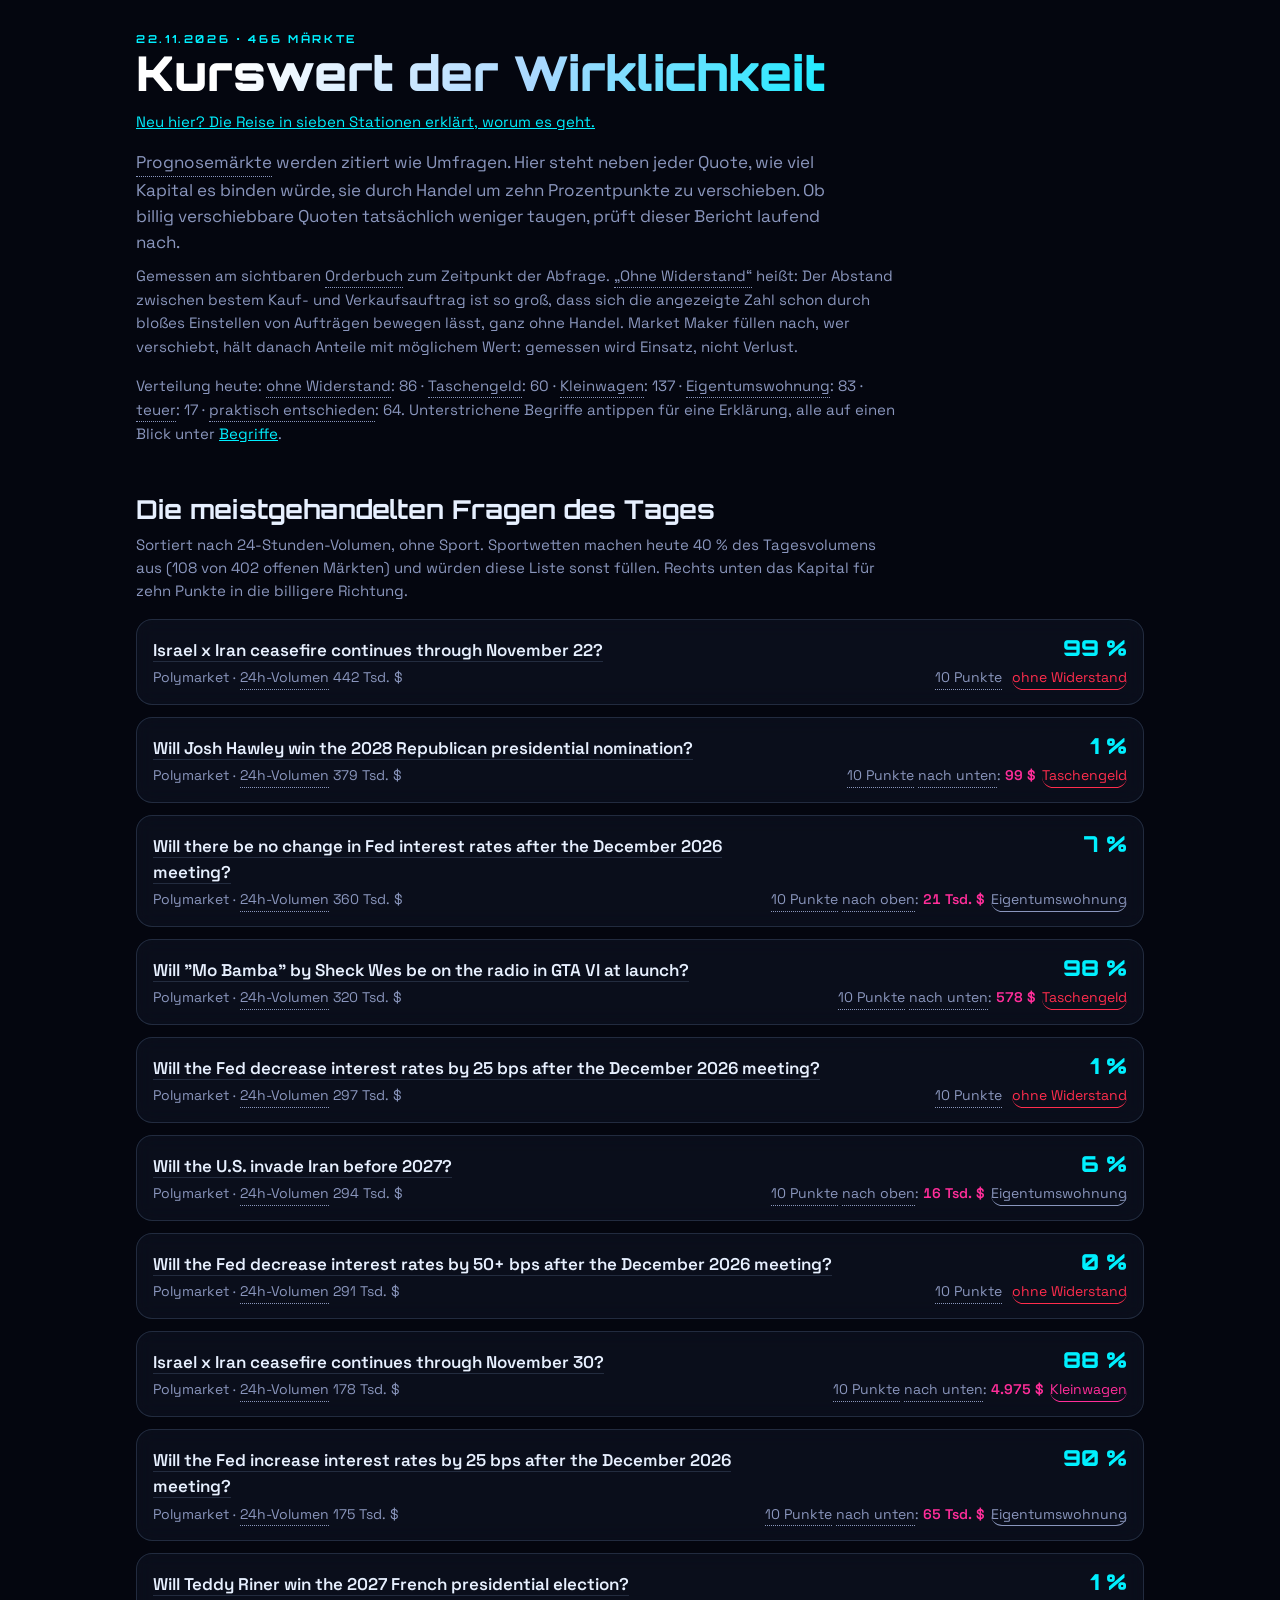
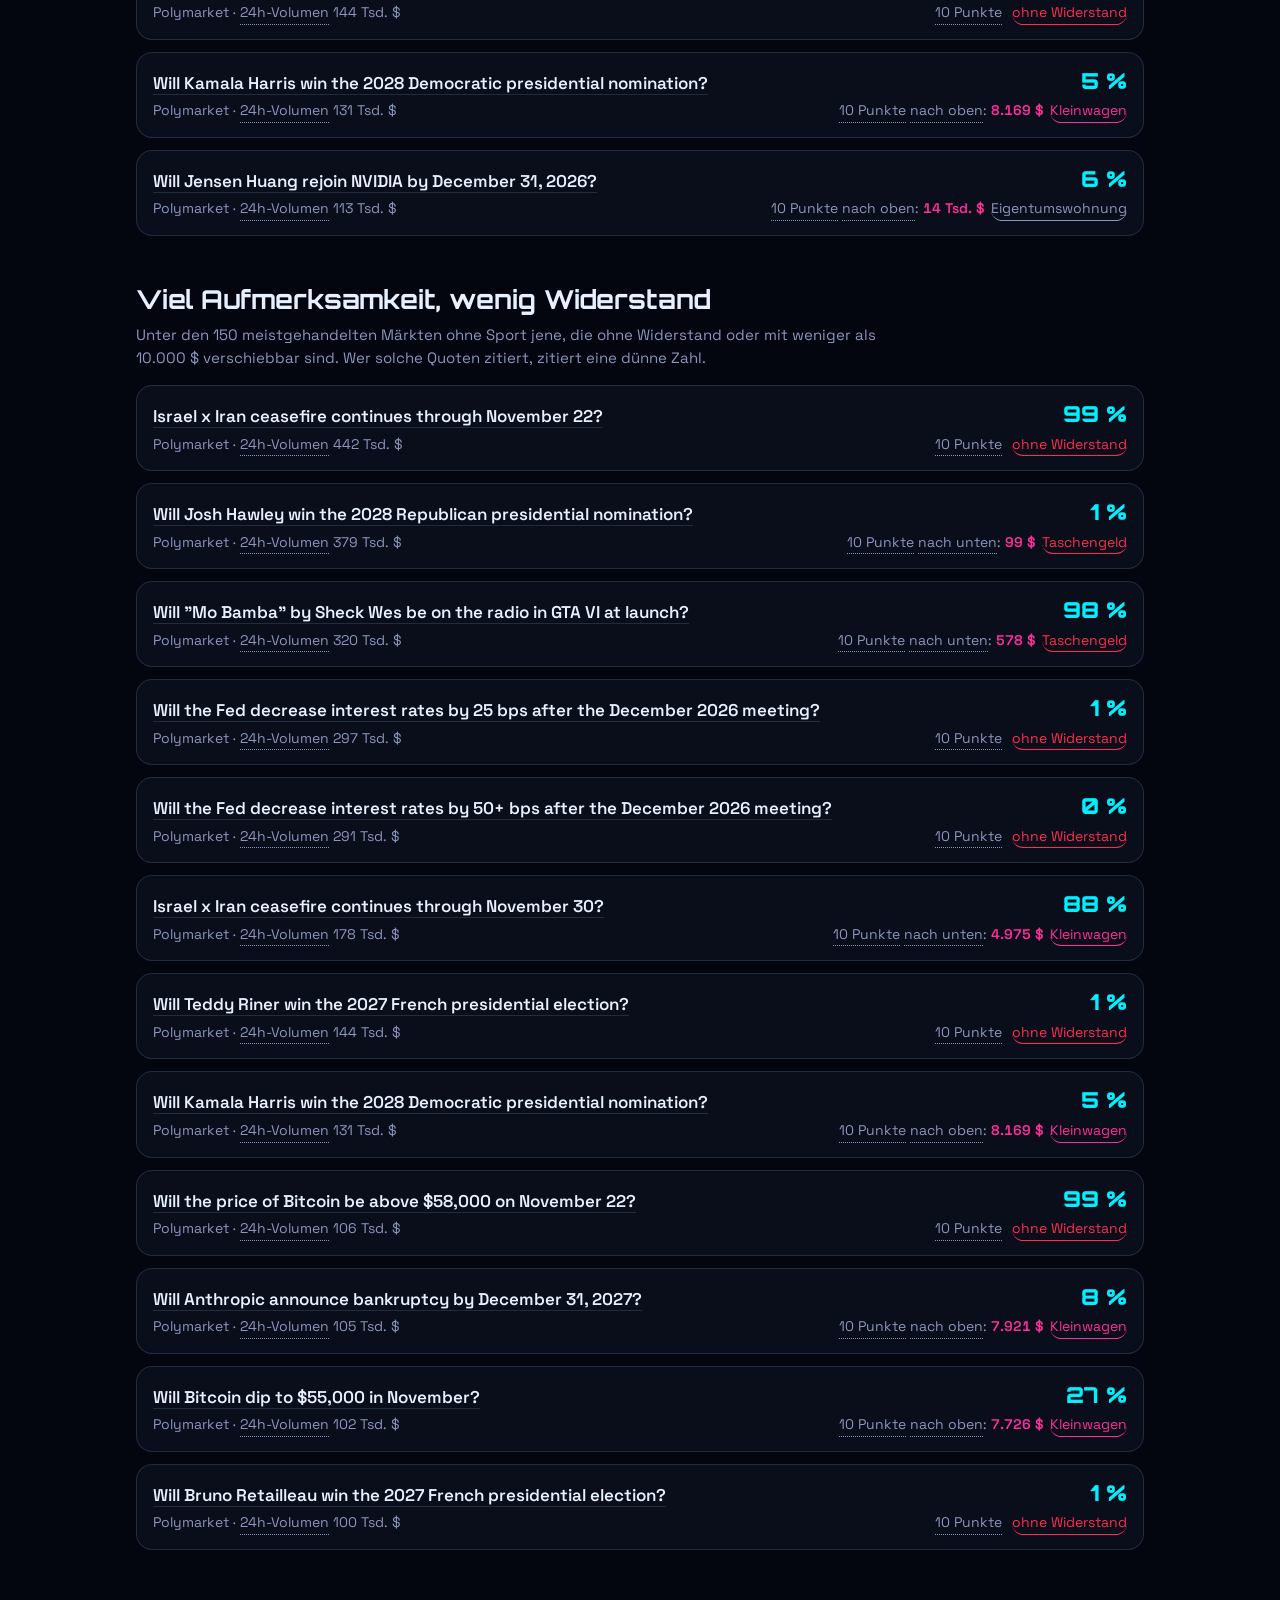
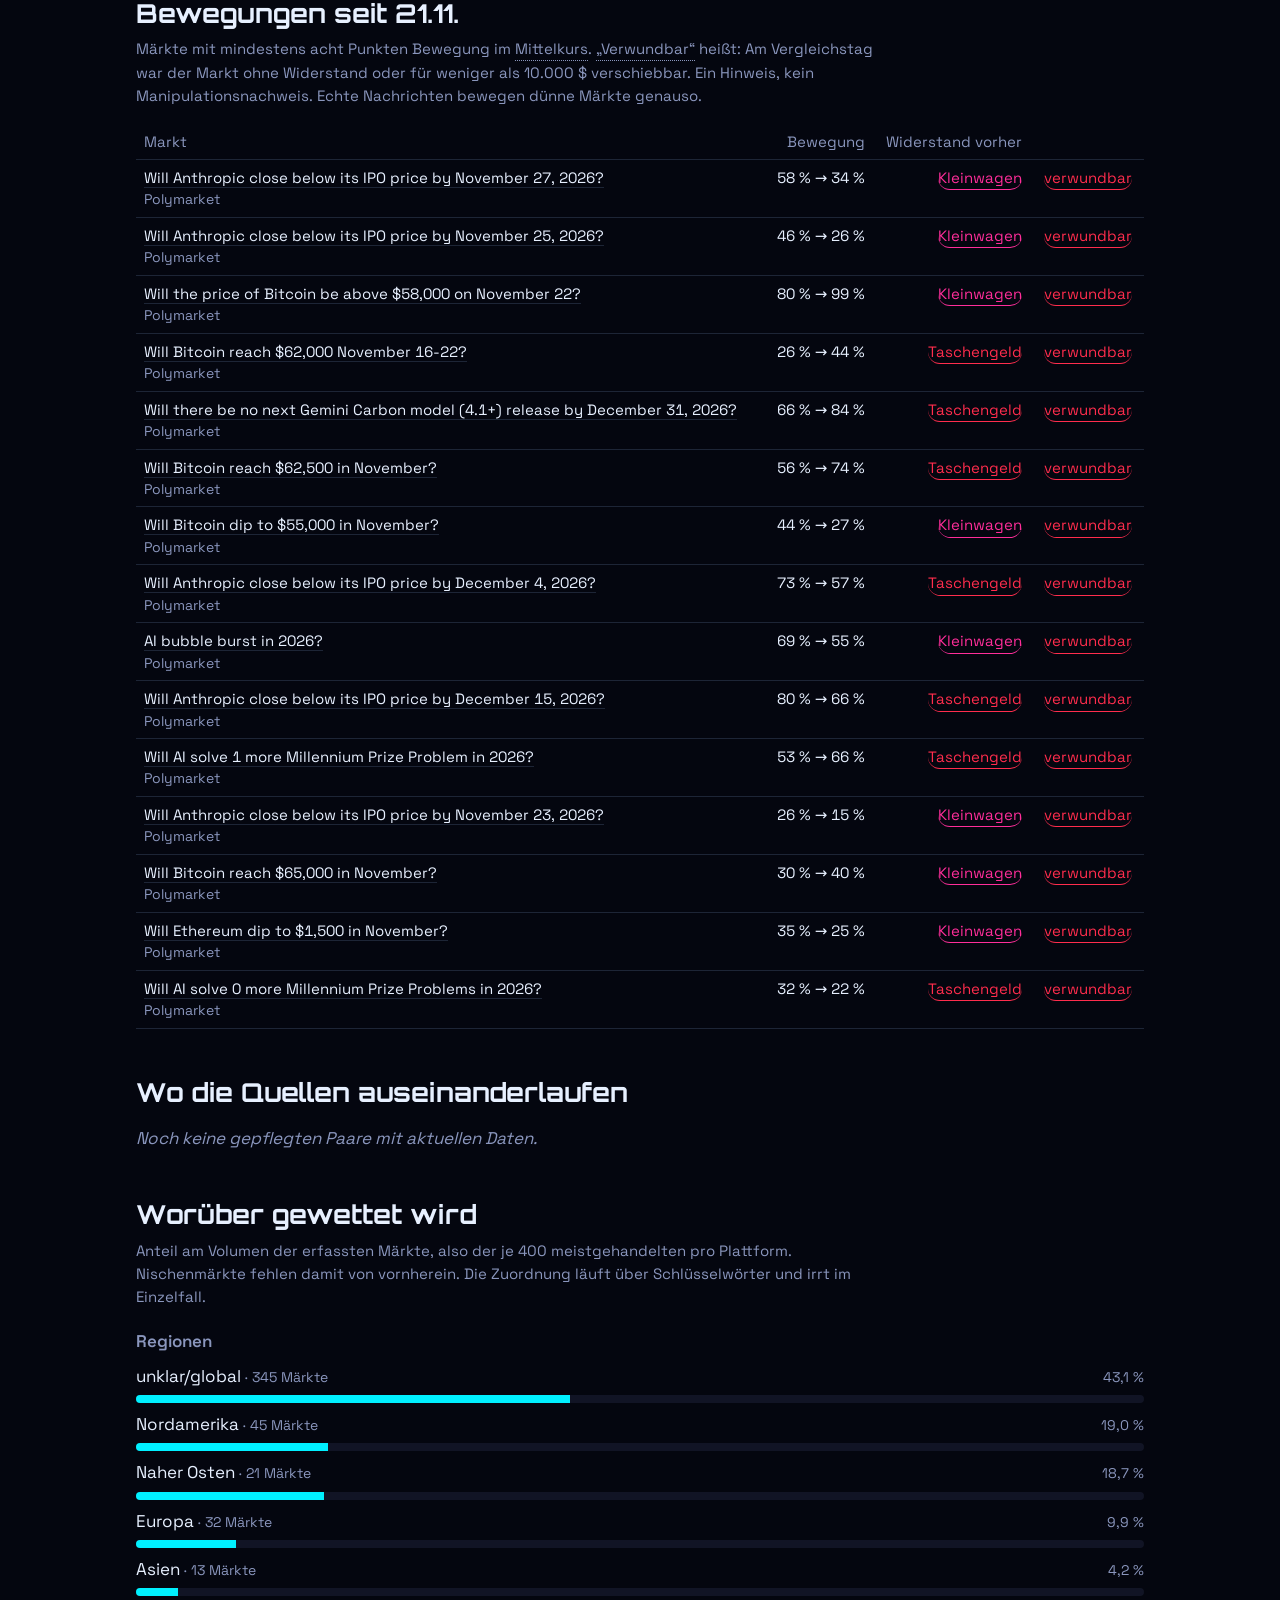
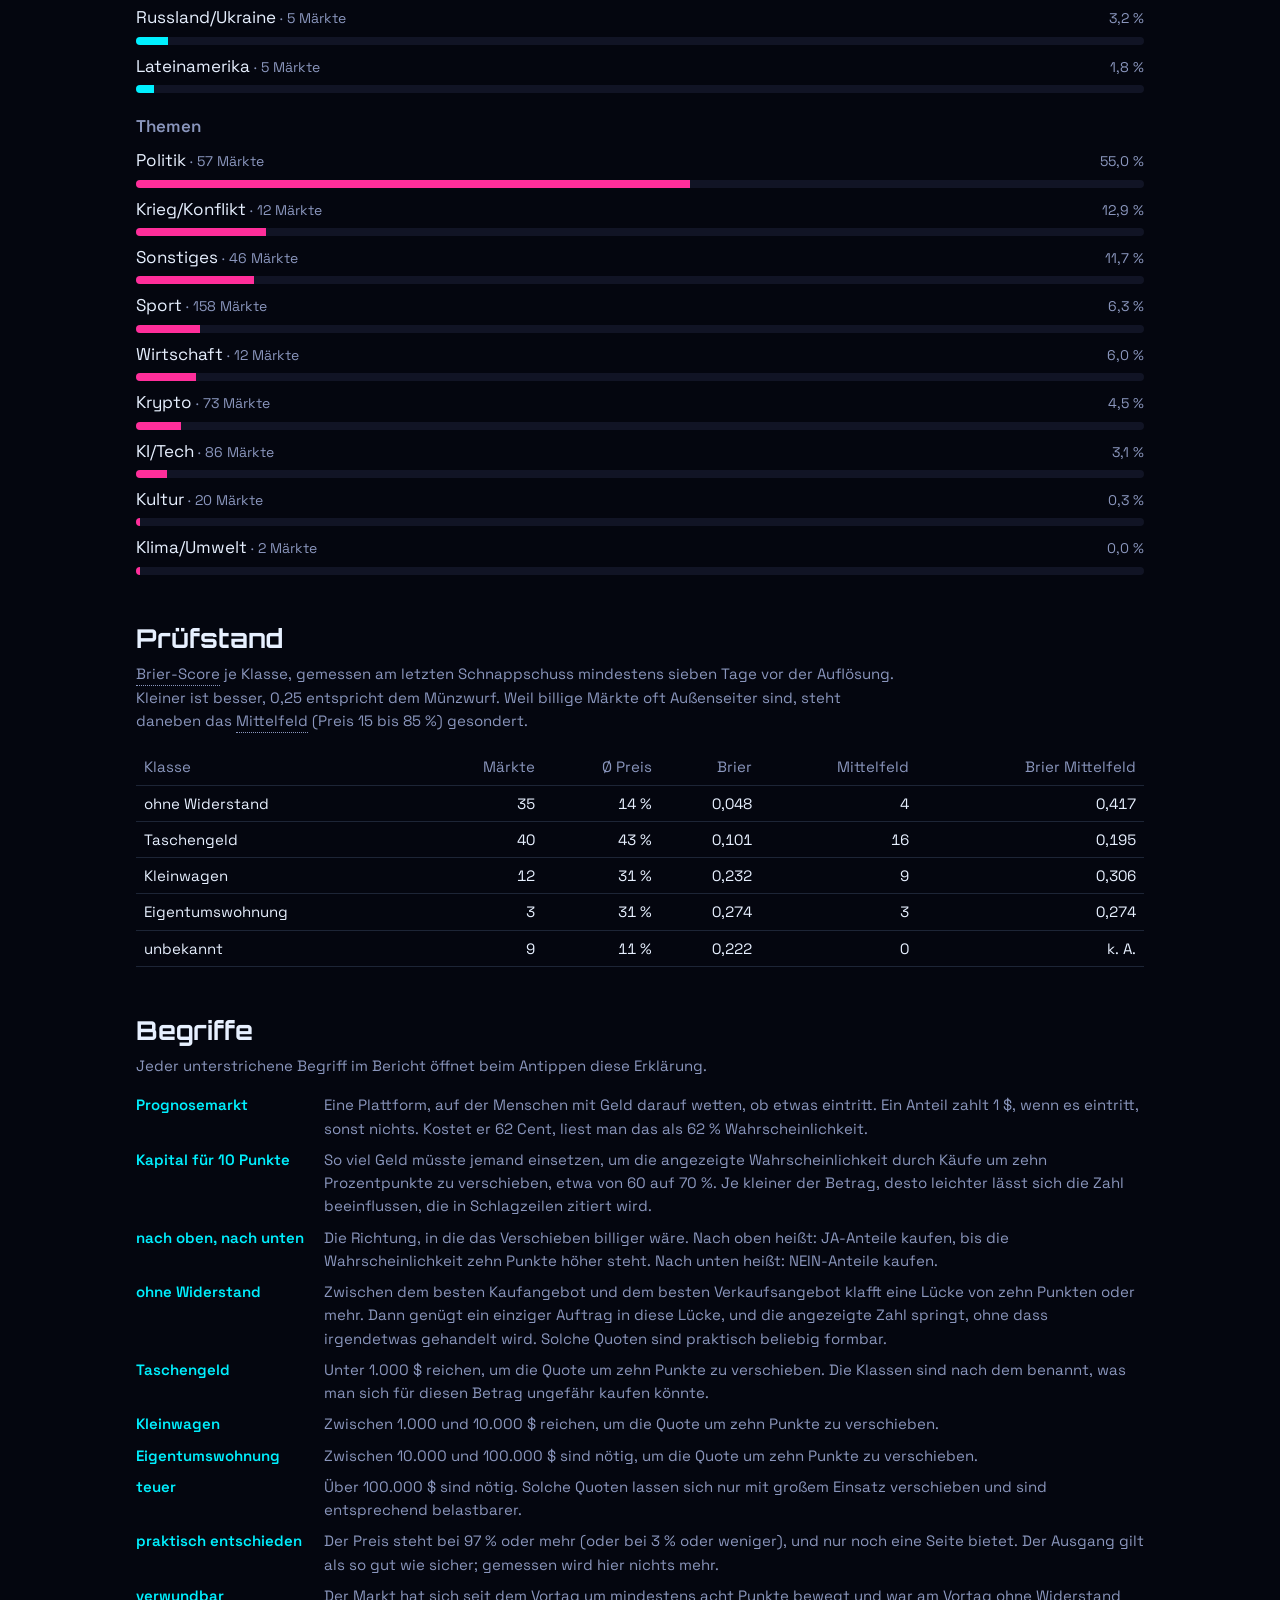
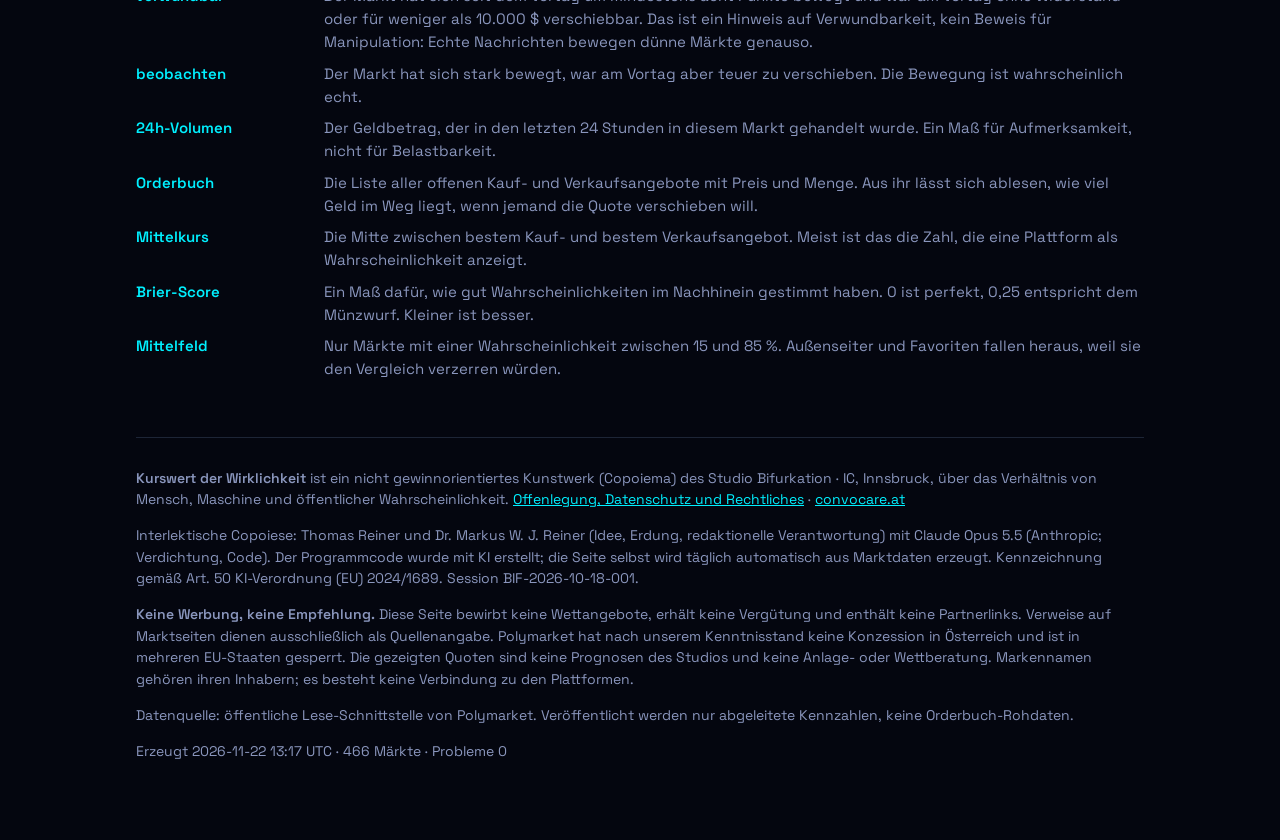
==== commit 79071850: "Tageslauf 2026-11-22" ====
--- a/site/heute.html
+++ b/site/heute.html
@@ -59,173 +59,173 @@
 dl.glossary dd{margin:0;color:var(--muted)}
 @media (max-width:560px){h1{font-size:32px}.prob{font-size:19px}dl.glossary{grid-template-columns:1fr}dl.glossary dd{margin-bottom:8px}}
 </style></head><body><main>
-<div class="date">21.11.2026 · 465 Märkte</div>
+<div class="date">22.11.2026 · 466 Märkte</div>
 <h1>Kurswert der Wirklichkeit</h1>
 <p class="note"><a href="index.html" style="color:var(--teal)">Neu hier? Die Reise in sieben Stationen erklärt, worum es geht.</a></p>
 <p class="lead"><button type="button" class="term" popovertarget="g-prognosemarkt">Prognosemärkte</button> werden zitiert wie Umfragen. Hier steht neben jeder Quote, wie viel Kapital es binden würde, sie durch Handel um zehn Prozentpunkte zu verschieben. Ob billig verschiebbare Quoten tatsächlich weniger taugen, prüft dieser Bericht laufend nach.</p>
 <p class="note">Gemessen am sichtbaren <button type="button" class="term" popovertarget="g-orderbuch">Orderbuch</button> zum Zeitpunkt der Abfrage. <button type="button" class="term" popovertarget="g-ohne">„Ohne Widerstand“</button> heißt: Der Abstand zwischen bestem Kauf- und Verkaufsauftrag ist so groß, dass sich die angezeigte Zahl schon durch bloßes Einstellen von Aufträgen bewegen lässt, ganz ohne Handel. Market Maker füllen nach, wer verschiebt, hält danach Anteile mit möglichem Wert: gemessen wird Einsatz, nicht Verlust.</p>
-<p class="note">Verteilung heute: <button type="button" class="term" popovertarget="g-ohne">ohne Widerstand</button>: 71 · <button type="button" class="term" popovertarget="g-taschengeld">Taschengeld</button>: 93 · <button type="button" class="term" popovertarget="g-kleinwagen">Kleinwagen</button>: 148 · <button type="button" class="term" popovertarget="g-wohnung">Eigentumswohnung</button>: 92 · <button type="button" class="term" popovertarget="g-teuer">teuer</button>: 14 · <button type="button" class="term" popovertarget="g-entschieden">praktisch entschieden</button>: 36. Unterstrichene Begriffe antippen für eine Erklärung, alle auf einen Blick unter <a href="#begriffe" style="color:var(--teal)">Begriffe</a>.</p>
+<p class="note">Verteilung heute: <button type="button" class="term" popovertarget="g-ohne">ohne Widerstand</button>: 86 · <button type="button" class="term" popovertarget="g-taschengeld">Taschengeld</button>: 60 · <button type="button" class="term" popovertarget="g-kleinwagen">Kleinwagen</button>: 137 · <button type="button" class="term" popovertarget="g-wohnung">Eigentumswohnung</button>: 83 · <button type="button" class="term" popovertarget="g-teuer">teuer</button>: 17 · <button type="button" class="term" popovertarget="g-entschieden">praktisch entschieden</button>: 64. Unterstrichene Begriffe antippen für eine Erklärung, alle auf einen Blick unter <a href="#begriffe" style="color:var(--teal)">Begriffe</a>.</p>
 <h2>Die meistgehandelten Fragen des Tages</h2>
-<p class="note">Sortiert nach 24-Stunden-Volumen, ohne Sport. Sportwetten machen heute 32 % des Tagesvolumens aus (130 von 429 offenen Märkten) und würden diese Liste sonst füllen. Rechts unten das Kapital für zehn Punkte in die billigere Richtung.</p>
+<p class="note">Sortiert nach 24-Stunden-Volumen, ohne Sport. Sportwetten machen heute 40 % des Tagesvolumens aus (108 von 402 offenen Märkten) und würden diese Liste sonst füllen. Rechts unten das Kapital für zehn Punkte in die billigere Richtung.</p>
 <div class="grid"><div class="card"><div class="row">
+<div class="q"><a href="https://polymarket.com/event/israel-x-iran-ceasefire-continues-throughptptpt-20260716224448963" rel="nofollow noopener noreferrer">Israel x Iran ceasefire continues through November 22?</a></div>
+<div class="prob">99 %</div>
+<div class="meta">Polymarket · <button type="button" class="term" popovertarget="g-volumen">24h-Volumen</button> 442 Tsd. $</div>
+<div class="meta right"><button type="button" class="term" popovertarget="g-zehnpunkte">10 Punkte</button> <button type="button" class="tier term t-ohne" popovertarget="g-ohne">ohne Widerstand</button></div>
+</div></div><div class="card"><div class="row">
+<div class="q"><a href="https://polymarket.com/event/republican-presidential-nominee-2028" rel="nofollow noopener noreferrer">Will Josh Hawley win the 2028 Republican presidential nomination?</a></div>
+<div class="prob">1 %</div>
+<div class="meta">Polymarket · <button type="button" class="term" popovertarget="g-volumen">24h-Volumen</button> 379 Tsd. $</div>
+<div class="meta right"><button type="button" class="term" popovertarget="g-zehnpunkte">10 Punkte</button> <button type="button" class="term" popovertarget="g-richtung">nach unten</button>: <span class="cost">99 $</span><button type="button" class="tier term t-Taschengeld" popovertarget="g-taschengeld">Taschengeld</button></div>
+</div></div><div class="card"><div class="row">
+<div class="q"><a href="https://polymarket.com/event/fed-decision-in-december-20260729232808632" rel="nofollow noopener noreferrer">Will there be no change in Fed interest rates after the December 2026 meeting?</a></div>
+<div class="prob">7 %</div>
+<div class="meta">Polymarket · <button type="button" class="term" popovertarget="g-volumen">24h-Volumen</button> 360 Tsd. $</div>
+<div class="meta right"><button type="button" class="term" popovertarget="g-zehnpunkte">10 Punkte</button> <button type="button" class="term" popovertarget="g-richtung">nach oben</button>: <span class="cost">21 Tsd. $</span><button type="button" class="tier term t-Eigentumswohnung" popovertarget="g-wohnung">Eigentumswohnung</button></div>
+</div></div><div class="card"><div class="row">
+<div class="q"><a href="https://polymarket.com/event/songs-on-gta-vi-radio-at-launch" rel="nofollow noopener noreferrer">Will &quot;Mo Bamba&quot; by Sheck Wes be on the radio in GTA VI at launch?</a></div>
+<div class="prob">98 %</div>
+<div class="meta">Polymarket · <button type="button" class="term" popovertarget="g-volumen">24h-Volumen</button> 320 Tsd. $</div>
+<div class="meta right"><button type="button" class="term" popovertarget="g-zehnpunkte">10 Punkte</button> <button type="button" class="term" popovertarget="g-richtung">nach unten</button>: <span class="cost">578 $</span><button type="button" class="tier term t-Taschengeld" popovertarget="g-taschengeld">Taschengeld</button></div>
+</div></div><div class="card"><div class="row">
 <div class="q"><a href="https://polymarket.com/event/fed-decision-in-december-20260729232808632" rel="nofollow noopener noreferrer">Will the Fed decrease interest rates by 25 bps after the December 2026 meeting?</a></div>
-<div class="prob">0 %</div>
-<div class="meta">Polymarket · <button type="button" class="term" popovertarget="g-volumen">24h-Volumen</button> 1,2 Mio. $</div>
-<div class="meta right"><button type="button" class="term" popovertarget="g-zehnpunkte">10 Punkte</button> <button type="button" class="tier term t-ohne" popovertarget="g-ohne">ohne Widerstand</button></div>
-</div></div><div class="card"><div class="row">
-<div class="q"><a href="https://polymarket.com/event/fed-decision-in-december-20260729232808632" rel="nofollow noopener noreferrer">Will there be no change in Fed interest rates after the December 2026 meeting?</a></div>
-<div class="prob">8 %</div>
-<div class="meta">Polymarket · <button type="button" class="term" popovertarget="g-volumen">24h-Volumen</button> 904 Tsd. $</div>
-<div class="meta right"><button type="button" class="term" popovertarget="g-zehnpunkte">10 Punkte</button> <button type="button" class="term" popovertarget="g-richtung">nach oben</button>: <span class="cost">27 Tsd. $</span><button type="button" class="tier term t-Eigentumswohnung" popovertarget="g-wohnung">Eigentumswohnung</button></div>
-</div></div><div class="card"><div class="row">
-<div class="q"><a href="https://polymarket.com/event/fed-decision-in-december-20260729232808632" rel="nofollow noopener noreferrer">Will the Fed increase interest rates by 25 bps after the December 2026 meeting?</a></div>
-<div class="prob">88 %</div>
-<div class="meta">Polymarket · <button type="button" class="term" popovertarget="g-volumen">24h-Volumen</button> 726 Tsd. $</div>
-<div class="meta right"><button type="button" class="term" popovertarget="g-zehnpunkte">10 Punkte</button> <button type="button" class="term" popovertarget="g-richtung">nach unten</button>: <span class="cost">47 Tsd. $</span><button type="button" class="tier term t-Eigentumswohnung" popovertarget="g-wohnung">Eigentumswohnung</button></div>
-</div></div><div class="card"><div class="row">
-<div class="q"><a href="https://polymarket.com/event/what-price-will-bitcoin-hit-before-2027" rel="nofollow noopener noreferrer">Will Bitcoin dip to $55,000 by December 31, 2026?</a></div>
-<div class="prob">62 %</div>
-<div class="meta">Polymarket · <button type="button" class="term" popovertarget="g-volumen">24h-Volumen</button> 699 Tsd. $</div>
-<div class="meta right"><button type="button" class="term" popovertarget="g-zehnpunkte">10 Punkte</button> <button type="button" class="term" popovertarget="g-richtung">nach oben</button>: <span class="cost">7.196 $</span><button type="button" class="tier term t-Kleinwagen" popovertarget="g-kleinwagen">Kleinwagen</button></div>
-</div></div><div class="card"><div class="row">
-<div class="q"><a href="https://polymarket.com/event/israel-x-iran-ceasefire-continues-throughptptpt-20260716224448963" rel="nofollow noopener noreferrer">Israel x Iran ceasefire continues through November 22?</a></div>
-<div class="prob">96 %</div>
-<div class="meta">Polymarket · <button type="button" class="term" popovertarget="g-volumen">24h-Volumen</button> 590 Tsd. $</div>
-<div class="meta right"><button type="button" class="term" popovertarget="g-zehnpunkte">10 Punkte</button> <button type="button" class="term" popovertarget="g-richtung">nach unten</button>: <span class="cost">1.632 $</span><button type="button" class="tier term t-Kleinwagen" popovertarget="g-kleinwagen">Kleinwagen</button></div>
-</div></div><div class="card"><div class="row">
-<div class="q"><a href="https://polymarket.com/event/fed-decision-in-december-20260729232808632" rel="nofollow noopener noreferrer">Will the Fed increase interest rates by 50+ bps after the December 2026 meeting?</a></div>
-<div class="prob">2 %</div>
-<div class="meta">Polymarket · <button type="button" class="term" popovertarget="g-volumen">24h-Volumen</button> 428 Tsd. $</div>
-<div class="meta right"><button type="button" class="term" popovertarget="g-zehnpunkte">10 Punkte</button> <button type="button" class="term" popovertarget="g-richtung">nach oben</button>: <span class="cost">22 Tsd. $</span><button type="button" class="tier term t-Eigentumswohnung" popovertarget="g-wohnung">Eigentumswohnung</button></div>
-</div></div><div class="card"><div class="row">
-<div class="q"><a href="https://polymarket.com/event/israel-x-iran-ceasefire-continues-throughptptpt-20260716224448963" rel="nofollow noopener noreferrer">Israel x Iran ceasefire continues through November 20?</a></div>
-<div class="prob">100 %</div>
-<div class="meta">Polymarket · <button type="button" class="term" popovertarget="g-volumen">24h-Volumen</button> 399 Tsd. $</div>
-<div class="meta right"><button type="button" class="term" popovertarget="g-zehnpunkte">10 Punkte</button> <button type="button" class="tier term t-ohne" popovertarget="g-ohne">ohne Widerstand</button></div>
-</div></div><div class="card"><div class="row">
-<div class="q"><a href="https://polymarket.com/event/will-china-invade-taiwan-before-2027" rel="nofollow noopener noreferrer">Will China invade Taiwan by end of 2026?</a></div>
-<div class="prob">2 %</div>
-<div class="meta">Polymarket · <button type="button" class="term" popovertarget="g-volumen">24h-Volumen</button> 355 Tsd. $</div>
-<div class="meta right"><button type="button" class="term" popovertarget="g-zehnpunkte">10 Punkte</button> <button type="button" class="term" popovertarget="g-richtung">nach oben</button>: <span class="cost">8.074 $</span><button type="button" class="tier term t-Kleinwagen" popovertarget="g-kleinwagen">Kleinwagen</button></div>
-</div></div><div class="card"><div class="row">
-<div class="q"><a href="https://polymarket.com/event/what-price-will-bitcoin-hit-before-2027" rel="nofollow noopener noreferrer">Will Bitcoin dip to $50,000 by December 31, 2026?</a></div>
-<div class="prob">38 %</div>
+<div class="prob">1 %</div>
+<div class="meta">Polymarket · <button type="button" class="term" popovertarget="g-volumen">24h-Volumen</button> 297 Tsd. $</div>
+<div class="meta right"><button type="button" class="term" popovertarget="g-zehnpunkte">10 Punkte</button> <button type="button" class="tier term t-ohne" popovertarget="g-ohne">ohne Widerstand</button></div>
+</div></div><div class="card"><div class="row">
+<div class="q"><a href="https://polymarket.com/event/will-the-us-invade-iran-before-2027" rel="nofollow noopener noreferrer">Will the U.S. invade Iran before 2027?</a></div>
+<div class="prob">6 %</div>
 <div class="meta">Polymarket · <button type="button" class="term" popovertarget="g-volumen">24h-Volumen</button> 294 Tsd. $</div>
-<div class="meta right"><button type="button" class="term" popovertarget="g-zehnpunkte">10 Punkte</button> <button type="button" class="term" popovertarget="g-richtung">nach oben</button>: <span class="cost">7.920 $</span><button type="button" class="tier term t-Kleinwagen" popovertarget="g-kleinwagen">Kleinwagen</button></div>
+<div class="meta right"><button type="button" class="term" popovertarget="g-zehnpunkte">10 Punkte</button> <button type="button" class="term" popovertarget="g-richtung">nach oben</button>: <span class="cost">16 Tsd. $</span><button type="button" class="tier term t-Eigentumswohnung" popovertarget="g-wohnung">Eigentumswohnung</button></div>
 </div></div><div class="card"><div class="row">
 <div class="q"><a href="https://polymarket.com/event/fed-decision-in-december-20260729232808632" rel="nofollow noopener noreferrer">Will the Fed decrease interest rates by 50+ bps after the December 2026 meeting?</a></div>
 <div class="prob">0 %</div>
-<div class="meta">Polymarket · <button type="button" class="term" popovertarget="g-volumen">24h-Volumen</button> 270 Tsd. $</div>
-<div class="meta right"><button type="button" class="term" popovertarget="g-zehnpunkte">10 Punkte</button> <button type="button" class="tier term t-ohne" popovertarget="g-ohne">ohne Widerstand</button></div>
-</div></div><div class="card"><div class="row">
-<div class="q"><a href="https://polymarket.com/event/ai-bubble-burst-by" rel="nofollow noopener noreferrer">AI bubble burst in 2026?</a></div>
-<div class="prob">69 %</div>
-<div class="meta">Polymarket · <button type="button" class="term" popovertarget="g-volumen">24h-Volumen</button> 253 Tsd. $</div>
-<div class="meta right"><button type="button" class="term" popovertarget="g-zehnpunkte">10 Punkte</button> <button type="button" class="term" popovertarget="g-richtung">nach unten</button>: <span class="cost">4.443 $</span><button type="button" class="tier term t-Kleinwagen" popovertarget="g-kleinwagen">Kleinwagen</button></div>
-</div></div><div class="card"><div class="row">
-<div class="q"><a href="https://polymarket.com/event/what-price-will-ethereum-hit-before-2027" rel="nofollow noopener noreferrer">Will Ethereum dip to $1,500 by December 31, 2026?</a></div>
-<div class="prob">62 %</div>
-<div class="meta">Polymarket · <button type="button" class="term" popovertarget="g-volumen">24h-Volumen</button> 251 Tsd. $</div>
-<div class="meta right"><button type="button" class="term" popovertarget="g-zehnpunkte">10 Punkte</button> <button type="button" class="term" popovertarget="g-richtung">nach oben</button>: <span class="cost">3.755 $</span><button type="button" class="tier term t-Kleinwagen" popovertarget="g-kleinwagen">Kleinwagen</button></div>
+<div class="meta">Polymarket · <button type="button" class="term" popovertarget="g-volumen">24h-Volumen</button> 291 Tsd. $</div>
+<div class="meta right"><button type="button" class="term" popovertarget="g-zehnpunkte">10 Punkte</button> <button type="button" class="tier term t-ohne" popovertarget="g-ohne">ohne Widerstand</button></div>
+</div></div><div class="card"><div class="row">
+<div class="q"><a href="https://polymarket.com/event/israel-x-iran-ceasefire-continues-throughptptpt-20260716224448963" rel="nofollow noopener noreferrer">Israel x Iran ceasefire continues through November 30?</a></div>
+<div class="prob">88 %</div>
+<div class="meta">Polymarket · <button type="button" class="term" popovertarget="g-volumen">24h-Volumen</button> 178 Tsd. $</div>
+<div class="meta right"><button type="button" class="term" popovertarget="g-zehnpunkte">10 Punkte</button> <button type="button" class="term" popovertarget="g-richtung">nach unten</button>: <span class="cost">4.975 $</span><button type="button" class="tier term t-Kleinwagen" popovertarget="g-kleinwagen">Kleinwagen</button></div>
+</div></div><div class="card"><div class="row">
+<div class="q"><a href="https://polymarket.com/event/fed-decision-in-december-20260729232808632" rel="nofollow noopener noreferrer">Will the Fed increase interest rates by 25 bps after the December 2026 meeting?</a></div>
+<div class="prob">90 %</div>
+<div class="meta">Polymarket · <button type="button" class="term" popovertarget="g-volumen">24h-Volumen</button> 175 Tsd. $</div>
+<div class="meta right"><button type="button" class="term" popovertarget="g-zehnpunkte">10 Punkte</button> <button type="button" class="term" popovertarget="g-richtung">nach unten</button>: <span class="cost">65 Tsd. $</span><button type="button" class="tier term t-Eigentumswohnung" popovertarget="g-wohnung">Eigentumswohnung</button></div>
+</div></div><div class="card"><div class="row">
+<div class="q"><a href="https://polymarket.com/event/next-french-presidential-election" rel="nofollow noopener noreferrer">Will Teddy Riner win the 2027 French presidential election?</a></div>
+<div class="prob">1 %</div>
+<div class="meta">Polymarket · <button type="button" class="term" popovertarget="g-volumen">24h-Volumen</button> 144 Tsd. $</div>
+<div class="meta right"><button type="button" class="term" popovertarget="g-zehnpunkte">10 Punkte</button> <button type="button" class="tier term t-ohne" popovertarget="g-ohne">ohne Widerstand</button></div>
+</div></div><div class="card"><div class="row">
+<div class="q"><a href="https://polymarket.com/event/democratic-presidential-nominee-2028" rel="nofollow noopener noreferrer">Will Kamala Harris win the 2028 Democratic presidential nomination?</a></div>
+<div class="prob">5 %</div>
+<div class="meta">Polymarket · <button type="button" class="term" popovertarget="g-volumen">24h-Volumen</button> 131 Tsd. $</div>
+<div class="meta right"><button type="button" class="term" popovertarget="g-zehnpunkte">10 Punkte</button> <button type="button" class="term" popovertarget="g-richtung">nach oben</button>: <span class="cost">8.169 $</span><button type="button" class="tier term t-Kleinwagen" popovertarget="g-kleinwagen">Kleinwagen</button></div>
+</div></div><div class="card"><div class="row">
+<div class="q"><a href="https://polymarket.com/event/jensen-huang-rejoins-nvidia-byptptpt" rel="nofollow noopener noreferrer">Will Jensen Huang rejoin NVIDIA by December 31, 2026?</a></div>
+<div class="prob">6 %</div>
+<div class="meta">Polymarket · <button type="button" class="term" popovertarget="g-volumen">24h-Volumen</button> 113 Tsd. $</div>
+<div class="meta right"><button type="button" class="term" popovertarget="g-zehnpunkte">10 Punkte</button> <button type="button" class="term" popovertarget="g-richtung">nach oben</button>: <span class="cost">14 Tsd. $</span><button type="button" class="tier term t-Eigentumswohnung" popovertarget="g-wohnung">Eigentumswohnung</button></div>
 </div></div></div>
 <h2>Viel Aufmerksamkeit, wenig Widerstand</h2>
 <p class="note">Unter den 150 meistgehandelten Märkten ohne Sport jene, die ohne Widerstand oder mit weniger als 10.000 $ verschiebbar sind. Wer solche Quoten zitiert, zitiert eine dünne Zahl.</p>
 <div class="grid"><div class="card"><div class="row">
+<div class="q"><a href="https://polymarket.com/event/israel-x-iran-ceasefire-continues-throughptptpt-20260716224448963" rel="nofollow noopener noreferrer">Israel x Iran ceasefire continues through November 22?</a></div>
+<div class="prob">99 %</div>
+<div class="meta">Polymarket · <button type="button" class="term" popovertarget="g-volumen">24h-Volumen</button> 442 Tsd. $</div>
+<div class="meta right"><button type="button" class="term" popovertarget="g-zehnpunkte">10 Punkte</button> <button type="button" class="tier term t-ohne" popovertarget="g-ohne">ohne Widerstand</button></div>
+</div></div><div class="card"><div class="row">
+<div class="q"><a href="https://polymarket.com/event/republican-presidential-nominee-2028" rel="nofollow noopener noreferrer">Will Josh Hawley win the 2028 Republican presidential nomination?</a></div>
+<div class="prob">1 %</div>
+<div class="meta">Polymarket · <button type="button" class="term" popovertarget="g-volumen">24h-Volumen</button> 379 Tsd. $</div>
+<div class="meta right"><button type="button" class="term" popovertarget="g-zehnpunkte">10 Punkte</button> <button type="button" class="term" popovertarget="g-richtung">nach unten</button>: <span class="cost">99 $</span><button type="button" class="tier term t-Taschengeld" popovertarget="g-taschengeld">Taschengeld</button></div>
+</div></div><div class="card"><div class="row">
+<div class="q"><a href="https://polymarket.com/event/songs-on-gta-vi-radio-at-launch" rel="nofollow noopener noreferrer">Will &quot;Mo Bamba&quot; by Sheck Wes be on the radio in GTA VI at launch?</a></div>
+<div class="prob">98 %</div>
+<div class="meta">Polymarket · <button type="button" class="term" popovertarget="g-volumen">24h-Volumen</button> 320 Tsd. $</div>
+<div class="meta right"><button type="button" class="term" popovertarget="g-zehnpunkte">10 Punkte</button> <button type="button" class="term" popovertarget="g-richtung">nach unten</button>: <span class="cost">578 $</span><button type="button" class="tier term t-Taschengeld" popovertarget="g-taschengeld">Taschengeld</button></div>
+</div></div><div class="card"><div class="row">
 <div class="q"><a href="https://polymarket.com/event/fed-decision-in-december-20260729232808632" rel="nofollow noopener noreferrer">Will the Fed decrease interest rates by 25 bps after the December 2026 meeting?</a></div>
-<div class="prob">0 %</div>
-<div class="meta">Polymarket · <button type="button" class="term" popovertarget="g-volumen">24h-Volumen</button> 1,2 Mio. $</div>
-<div class="meta right"><button type="button" class="term" popovertarget="g-zehnpunkte">10 Punkte</button> <button type="button" class="tier term t-ohne" popovertarget="g-ohne">ohne Widerstand</button></div>
-</div></div><div class="card"><div class="row">
-<div class="q"><a href="https://polymarket.com/event/what-price-will-bitcoin-hit-before-2027" rel="nofollow noopener noreferrer">Will Bitcoin dip to $55,000 by December 31, 2026?</a></div>
-<div class="prob">62 %</div>
-<div class="meta">Polymarket · <button type="button" class="term" popovertarget="g-volumen">24h-Volumen</button> 699 Tsd. $</div>
-<div class="meta right"><button type="button" class="term" popovertarget="g-zehnpunkte">10 Punkte</button> <button type="button" class="term" popovertarget="g-richtung">nach oben</button>: <span class="cost">7.196 $</span><button type="button" class="tier term t-Kleinwagen" popovertarget="g-kleinwagen">Kleinwagen</button></div>
-</div></div><div class="card"><div class="row">
-<div class="q"><a href="https://polymarket.com/event/israel-x-iran-ceasefire-continues-throughptptpt-20260716224448963" rel="nofollow noopener noreferrer">Israel x Iran ceasefire continues through November 22?</a></div>
-<div class="prob">96 %</div>
-<div class="meta">Polymarket · <button type="button" class="term" popovertarget="g-volumen">24h-Volumen</button> 590 Tsd. $</div>
-<div class="meta right"><button type="button" class="term" popovertarget="g-zehnpunkte">10 Punkte</button> <button type="button" class="term" popovertarget="g-richtung">nach unten</button>: <span class="cost">1.632 $</span><button type="button" class="tier term t-Kleinwagen" popovertarget="g-kleinwagen">Kleinwagen</button></div>
-</div></div><div class="card"><div class="row">
-<div class="q"><a href="https://polymarket.com/event/israel-x-iran-ceasefire-continues-throughptptpt-20260716224448963" rel="nofollow noopener noreferrer">Israel x Iran ceasefire continues through November 20?</a></div>
-<div class="prob">100 %</div>
-<div class="meta">Polymarket · <button type="button" class="term" popovertarget="g-volumen">24h-Volumen</button> 399 Tsd. $</div>
-<div class="meta right"><button type="button" class="term" popovertarget="g-zehnpunkte">10 Punkte</button> <button type="button" class="tier term t-ohne" popovertarget="g-ohne">ohne Widerstand</button></div>
-</div></div><div class="card"><div class="row">
-<div class="q"><a href="https://polymarket.com/event/will-china-invade-taiwan-before-2027" rel="nofollow noopener noreferrer">Will China invade Taiwan by end of 2026?</a></div>
-<div class="prob">2 %</div>
-<div class="meta">Polymarket · <button type="button" class="term" popovertarget="g-volumen">24h-Volumen</button> 355 Tsd. $</div>
-<div class="meta right"><button type="button" class="term" popovertarget="g-zehnpunkte">10 Punkte</button> <button type="button" class="term" popovertarget="g-richtung">nach oben</button>: <span class="cost">8.074 $</span><button type="button" class="tier term t-Kleinwagen" popovertarget="g-kleinwagen">Kleinwagen</button></div>
-</div></div><div class="card"><div class="row">
-<div class="q"><a href="https://polymarket.com/event/what-price-will-bitcoin-hit-before-2027" rel="nofollow noopener noreferrer">Will Bitcoin dip to $50,000 by December 31, 2026?</a></div>
-<div class="prob">38 %</div>
-<div class="meta">Polymarket · <button type="button" class="term" popovertarget="g-volumen">24h-Volumen</button> 294 Tsd. $</div>
-<div class="meta right"><button type="button" class="term" popovertarget="g-zehnpunkte">10 Punkte</button> <button type="button" class="term" popovertarget="g-richtung">nach oben</button>: <span class="cost">7.920 $</span><button type="button" class="tier term t-Kleinwagen" popovertarget="g-kleinwagen">Kleinwagen</button></div>
+<div class="prob">1 %</div>
+<div class="meta">Polymarket · <button type="button" class="term" popovertarget="g-volumen">24h-Volumen</button> 297 Tsd. $</div>
+<div class="meta right"><button type="button" class="term" popovertarget="g-zehnpunkte">10 Punkte</button> <button type="button" class="tier term t-ohne" popovertarget="g-ohne">ohne Widerstand</button></div>
 </div></div><div class="card"><div class="row">
 <div class="q"><a href="https://polymarket.com/event/fed-decision-in-december-20260729232808632" rel="nofollow noopener noreferrer">Will the Fed decrease interest rates by 50+ bps after the December 2026 meeting?</a></div>
 <div class="prob">0 %</div>
-<div class="meta">Polymarket · <button type="button" class="term" popovertarget="g-volumen">24h-Volumen</button> 270 Tsd. $</div>
-<div class="meta right"><button type="button" class="term" popovertarget="g-zehnpunkte">10 Punkte</button> <button type="button" class="tier term t-ohne" popovertarget="g-ohne">ohne Widerstand</button></div>
-</div></div><div class="card"><div class="row">
-<div class="q"><a href="https://polymarket.com/event/ai-bubble-burst-by" rel="nofollow noopener noreferrer">AI bubble burst in 2026?</a></div>
-<div class="prob">69 %</div>
-<div class="meta">Polymarket · <button type="button" class="term" popovertarget="g-volumen">24h-Volumen</button> 253 Tsd. $</div>
-<div class="meta right"><button type="button" class="term" popovertarget="g-zehnpunkte">10 Punkte</button> <button type="button" class="term" popovertarget="g-richtung">nach unten</button>: <span class="cost">4.443 $</span><button type="button" class="tier term t-Kleinwagen" popovertarget="g-kleinwagen">Kleinwagen</button></div>
-</div></div><div class="card"><div class="row">
-<div class="q"><a href="https://polymarket.com/event/what-price-will-ethereum-hit-before-2027" rel="nofollow noopener noreferrer">Will Ethereum dip to $1,500 by December 31, 2026?</a></div>
-<div class="prob">62 %</div>
-<div class="meta">Polymarket · <button type="button" class="term" popovertarget="g-volumen">24h-Volumen</button> 251 Tsd. $</div>
-<div class="meta right"><button type="button" class="term" popovertarget="g-zehnpunkte">10 Punkte</button> <button type="button" class="term" popovertarget="g-richtung">nach oben</button>: <span class="cost">3.755 $</span><button type="button" class="tier term t-Kleinwagen" popovertarget="g-kleinwagen">Kleinwagen</button></div>
-</div></div><div class="card"><div class="row">
-<div class="q"><a href="https://polymarket.com/event/what-price-will-bitcoin-hit-before-2027" rel="nofollow noopener noreferrer">Will Bitcoin dip to $45,000 by December 31, 2026?</a></div>
-<div class="prob">20 %</div>
-<div class="meta">Polymarket · <button type="button" class="term" popovertarget="g-volumen">24h-Volumen</button> 234 Tsd. $</div>
-<div class="meta right"><button type="button" class="term" popovertarget="g-zehnpunkte">10 Punkte</button> <button type="button" class="term" popovertarget="g-richtung">nach oben</button>: <span class="cost">4.230 $</span><button type="button" class="tier term t-Kleinwagen" popovertarget="g-kleinwagen">Kleinwagen</button></div>
+<div class="meta">Polymarket · <button type="button" class="term" popovertarget="g-volumen">24h-Volumen</button> 291 Tsd. $</div>
+<div class="meta right"><button type="button" class="term" popovertarget="g-zehnpunkte">10 Punkte</button> <button type="button" class="tier term t-ohne" popovertarget="g-ohne">ohne Widerstand</button></div>
+</div></div><div class="card"><div class="row">
+<div class="q"><a href="https://polymarket.com/event/israel-x-iran-ceasefire-continues-throughptptpt-20260716224448963" rel="nofollow noopener noreferrer">Israel x Iran ceasefire continues through November 30?</a></div>
+<div class="prob">88 %</div>
+<div class="meta">Polymarket · <button type="button" class="term" popovertarget="g-volumen">24h-Volumen</button> 178 Tsd. $</div>
+<div class="meta right"><button type="button" class="term" popovertarget="g-zehnpunkte">10 Punkte</button> <button type="button" class="term" popovertarget="g-richtung">nach unten</button>: <span class="cost">4.975 $</span><button type="button" class="tier term t-Kleinwagen" popovertarget="g-kleinwagen">Kleinwagen</button></div>
+</div></div><div class="card"><div class="row">
+<div class="q"><a href="https://polymarket.com/event/next-french-presidential-election" rel="nofollow noopener noreferrer">Will Teddy Riner win the 2027 French presidential election?</a></div>
+<div class="prob">1 %</div>
+<div class="meta">Polymarket · <button type="button" class="term" popovertarget="g-volumen">24h-Volumen</button> 144 Tsd. $</div>
+<div class="meta right"><button type="button" class="term" popovertarget="g-zehnpunkte">10 Punkte</button> <button type="button" class="tier term t-ohne" popovertarget="g-ohne">ohne Widerstand</button></div>
+</div></div><div class="card"><div class="row">
+<div class="q"><a href="https://polymarket.com/event/democratic-presidential-nominee-2028" rel="nofollow noopener noreferrer">Will Kamala Harris win the 2028 Democratic presidential nomination?</a></div>
+<div class="prob">5 %</div>
+<div class="meta">Polymarket · <button type="button" class="term" popovertarget="g-volumen">24h-Volumen</button> 131 Tsd. $</div>
+<div class="meta right"><button type="button" class="term" popovertarget="g-zehnpunkte">10 Punkte</button> <button type="button" class="term" popovertarget="g-richtung">nach oben</button>: <span class="cost">8.169 $</span><button type="button" class="tier term t-Kleinwagen" popovertarget="g-kleinwagen">Kleinwagen</button></div>
+</div></div><div class="card"><div class="row">
+<div class="q"><a href="https://polymarket.com/event/bitcoin-above-on-november-22-2026" rel="nofollow noopener noreferrer">Will the price of Bitcoin be above $58,000 on November 22?</a></div>
+<div class="prob">99 %</div>
+<div class="meta">Polymarket · <button type="button" class="term" popovertarget="g-volumen">24h-Volumen</button> 106 Tsd. $</div>
+<div class="meta right"><button type="button" class="term" popovertarget="g-zehnpunkte">10 Punkte</button> <button type="button" class="tier term t-ohne" popovertarget="g-ohne">ohne Widerstand</button></div>
+</div></div><div class="card"><div class="row">
+<div class="q"><a href="https://polymarket.com/event/anthropic-announces-bankruptcy-by" rel="nofollow noopener noreferrer">Will Anthropic announce bankruptcy by December 31, 2027?</a></div>
+<div class="prob">8 %</div>
+<div class="meta">Polymarket · <button type="button" class="term" popovertarget="g-volumen">24h-Volumen</button> 105 Tsd. $</div>
+<div class="meta right"><button type="button" class="term" popovertarget="g-zehnpunkte">10 Punkte</button> <button type="button" class="term" popovertarget="g-richtung">nach oben</button>: <span class="cost">7.921 $</span><button type="button" class="tier term t-Kleinwagen" popovertarget="g-kleinwagen">Kleinwagen</button></div>
 </div></div><div class="card"><div class="row">
 <div class="q"><a href="https://polymarket.com/event/what-price-will-bitcoin-hit-in-november-2026" rel="nofollow noopener noreferrer">Will Bitcoin dip to $55,000 in November?</a></div>
-<div class="prob">44 %</div>
-<div class="meta">Polymarket · <button type="button" class="term" popovertarget="g-volumen">24h-Volumen</button> 223 Tsd. $</div>
-<div class="meta right"><button type="button" class="term" popovertarget="g-zehnpunkte">10 Punkte</button> <button type="button" class="term" popovertarget="g-richtung">nach unten</button>: <span class="cost">1.930 $</span><button type="button" class="tier term t-Kleinwagen" popovertarget="g-kleinwagen">Kleinwagen</button></div>
-</div></div><div class="card"><div class="row">
-<div class="q"><a href="https://polymarket.com/event/democratic-presidential-nominee-2028" rel="nofollow noopener noreferrer">Will Rob Sand win the 2028 Democratic presidential nomination?</a></div>
-<div class="prob">0 %</div>
-<div class="meta">Polymarket · <button type="button" class="term" popovertarget="g-volumen">24h-Volumen</button> 216 Tsd. $</div>
+<div class="prob">27 %</div>
+<div class="meta">Polymarket · <button type="button" class="term" popovertarget="g-volumen">24h-Volumen</button> 102 Tsd. $</div>
+<div class="meta right"><button type="button" class="term" popovertarget="g-zehnpunkte">10 Punkte</button> <button type="button" class="term" popovertarget="g-richtung">nach oben</button>: <span class="cost">7.726 $</span><button type="button" class="tier term t-Kleinwagen" popovertarget="g-kleinwagen">Kleinwagen</button></div>
+</div></div><div class="card"><div class="row">
+<div class="q"><a href="https://polymarket.com/event/next-french-presidential-election" rel="nofollow noopener noreferrer">Will Bruno Retailleau win the 2027 French presidential election?</a></div>
+<div class="prob">1 %</div>
+<div class="meta">Polymarket · <button type="button" class="term" popovertarget="g-volumen">24h-Volumen</button> 100 Tsd. $</div>
 <div class="meta right"><button type="button" class="term" popovertarget="g-zehnpunkte">10 Punkte</button> <button type="button" class="tier term t-ohne" popovertarget="g-ohne">ohne Widerstand</button></div>
 </div></div></div>
-<h2>Bewegungen seit 20.11.</h2>
+<h2>Bewegungen seit 21.11.</h2>
 <p class="note">Märkte mit mindestens acht Punkten Bewegung im <button type="button" class="term" popovertarget="g-mittelkurs">Mittelkurs</button>. <button type="button" class="term" popovertarget="g-verwundbar">„Verwundbar“</button> heißt: Am Vergleichstag war der Markt ohne Widerstand oder für weniger als 10.000 $ verschiebbar. Ein Hinweis, kein Manipulationsnachweis. Echte Nachrichten bewegen dünne Märkte genauso.</p>
-<div class='scroll'><table><tr><th>Markt</th><th class='num'>Bewegung</th><th class='num'>Widerstand vorher</th><th></th></tr><tr><td><a href='https://polymarket.com/event/kai-cenat-finishes-gta-vi-marathon-by' rel='nofollow noopener noreferrer'>Will Kai Cenat finish his GTA VI marathon by November 22?</a><div class='meta'>Polymarket</div></td><td class='num'>5 % → 100 %</td><td class='num'><button type="button" class="tier term t-Taschengeld" popovertarget="g-taschengeld">Taschengeld</button></td><td><button type="button" class="tier term t-verwundbar" popovertarget="g-verwundbar">verwundbar</button></td></tr><tr><td><a href='https://polymarket.com/event/bitcoin-above-on-november-21-2026' rel='nofollow noopener noreferrer'>Will the price of Bitcoin be above $64,000 on November 21?</a><div class='meta'>Polymarket</div></td><td class='num'>12 % → 100 %</td><td class='num'><button type="button" class="tier term t-Taschengeld" popovertarget="g-taschengeld">Taschengeld</button></td><td><button type="button" class="tier term t-verwundbar" popovertarget="g-verwundbar">verwundbar</button></td></tr><tr><td><a href='https://polymarket.com/event/kai-cenat-finishes-gta-vi-marathon-by' rel='nofollow noopener noreferrer'>Will Kai Cenat finish his GTA VI marathon by November 23?</a><div class='meta'>Polymarket</div></td><td class='num'>13 % → 100 %</td><td class='num'><button type="button" class="tier term t-Taschengeld" popovertarget="g-taschengeld">Taschengeld</button></td><td><button type="button" class="tier term t-verwundbar" popovertarget="g-verwundbar">verwundbar</button></td></tr><tr><td><a href='https://polymarket.com/event/kai-cenat-finishes-gta-vi-marathon-by' rel='nofollow noopener noreferrer'>Will Kai Cenat finish his GTA VI marathon by November 28?</a><div class='meta'>Polymarket</div></td><td class='num'>80 % → 0 %</td><td class='num'><button type="button" class="tier term t-Taschengeld" popovertarget="g-taschengeld">Taschengeld</button></td><td><button type="button" class="tier term t-verwundbar" popovertarget="g-verwundbar">verwundbar</button></td></tr><tr><td><a href='https://polymarket.com/event/bitcoin-above-on-november-21-2026' rel='nofollow noopener noreferrer'>Will the price of Bitcoin be above $60,000 on November 21?</a><div class='meta'>Polymarket</div></td><td class='num'>87 % → 24 %</td><td class='num'><button type="button" class="tier term t-Taschengeld" popovertarget="g-taschengeld">Taschengeld</button></td><td><button type="button" class="tier term t-verwundbar" popovertarget="g-verwundbar">verwundbar</button></td></tr><tr><td><a href='https://polymarket.com/event/kai-cenat-finishes-gta-vi-marathon-by' rel='nofollow noopener noreferrer'>Will Kai Cenat finish his GTA VI marathon by November 26?</a><div class='meta'>Polymarket</div></td><td class='num'>60 % → 0 %</td><td class='num'><button type="button" class="tier term t-Kleinwagen" popovertarget="g-kleinwagen">Kleinwagen</button></td><td><button type="button" class="tier term t-verwundbar" popovertarget="g-verwundbar">verwundbar</button></td></tr><tr><td><a href='https://polymarket.com/event/ai-bubble-burst-by' rel='nofollow noopener noreferrer'>AI bubble burst by June 30, 2027?</a><div class='meta'>Polymarket</div></td><td class='num'>24 % → 74 %</td><td class='num'><button type="button" class="tier term t-Kleinwagen" popovertarget="g-kleinwagen">Kleinwagen</button></td><td><button type="button" class="tier term t-verwundbar" popovertarget="g-verwundbar">verwundbar</button></td></tr><tr><td><a href='https://polymarket.com/event/gemini-hydrogen-hle-diamond-debut-20261110' rel='nofollow noopener noreferrer'>Will Gemini Hydrogen debut with an HLE-Diamond score of 30% or higher?</a><div class='meta'>Polymarket</div></td><td class='num'>63 % → 99 %</td><td class='num'><button type="button" class="tier term t-ohne" popovertarget="g-ohne">ohne Widerstand</button></td><td><button type="button" class="tier term t-verwundbar" popovertarget="g-verwundbar">verwundbar</button></td></tr><tr><td><a href='https://polymarket.com/event/gemini-hydrogen-hle-diamond-debut-20261110' rel='nofollow noopener noreferrer'>Will Gemini Hydrogen debut with an HLE-Diamond score of 35% or higher?</a><div class='meta'>Polymarket</div></td><td class='num'>64 % → 99 %</td><td class='num'><button type="button" class="tier term t-Taschengeld" popovertarget="g-taschengeld">Taschengeld</button></td><td><button type="button" class="tier term t-verwundbar" popovertarget="g-verwundbar">verwundbar</button></td></tr><tr><td><a href='https://polymarket.com/event/kai-cenat-finishes-gta-vi-marathon-by' rel='nofollow noopener noreferrer'>Will Kai Cenat finish his GTA VI marathon by November 24?</a><div class='meta'>Polymarket</div></td><td class='num'>23 % → 0 %</td><td class='num'><button type="button" class="tier term t-Kleinwagen" popovertarget="g-kleinwagen">Kleinwagen</button></td><td><button type="button" class="tier term t-verwundbar" popovertarget="g-verwundbar">verwundbar</button></td></tr><tr><td><a href='https://polymarket.com/event/what-price-will-bitcoin-hit-in-november-2026' rel='nofollow noopener noreferrer'>Will Bitcoin dip to $55,000 in November?</a><div class='meta'>Polymarket</div></td><td class='num'>22 % → 44 %</td><td class='num'><button type="button" class="tier term t-Kleinwagen" popovertarget="g-kleinwagen">Kleinwagen</button></td><td><button type="button" class="tier term t-verwundbar" popovertarget="g-verwundbar">verwundbar</button></td></tr><tr><td><a href='https://polymarket.com/event/what-price-will-bitcoin-hit-in-november-2026' rel='nofollow noopener noreferrer'>Will Bitcoin reach $65,000 in November?</a><div class='meta'>Polymarket</div></td><td class='num'>50 % → 30 %</td><td class='num'><button type="button" class="tier term t-Kleinwagen" popovertarget="g-kleinwagen">Kleinwagen</button></td><td><button type="button" class="tier term t-verwundbar" popovertarget="g-verwundbar">verwundbar</button></td></tr><tr><td><a href='https://polymarket.com/event/what-price-will-bitcoin-hit-in-november-2026' rel='nofollow noopener noreferrer'>Will Bitcoin reach $67,500 in November?</a><div class='meta'>Polymarket</div></td><td class='num'>25 % → 14 %</td><td class='num'><button type="button" class="tier term t-Kleinwagen" popovertarget="g-kleinwagen">Kleinwagen</button></td><td><button type="button" class="tier term t-verwundbar" popovertarget="g-verwundbar">verwundbar</button></td></tr><tr><td><a href='https://polymarket.com/event/what-price-will-bitcoin-hit-before-2027' rel='nofollow noopener noreferrer'>Will Bitcoin dip to $50,000 by December 31, 2026?</a><div class='meta'>Polymarket</div></td><td class='num'>28 % → 38 %</td><td class='num'><button type="button" class="tier term t-Kleinwagen" popovertarget="g-kleinwagen">Kleinwagen</button></td><td><button type="button" class="tier term t-verwundbar" popovertarget="g-verwundbar">verwundbar</button></td></tr><tr><td><a href='https://polymarket.com/event/ai-bubble-burst-by' rel='nofollow noopener noreferrer'>AI bubble burst in 2026?</a><div class='meta'>Polymarket</div></td><td class='num'>9 % → 69 %</td><td class='num'><button type="button" class="tier term t-Eigentumswohnung" popovertarget="g-wohnung">Eigentumswohnung</button></td><td><button type="button" class="tier term t-beobachten" popovertarget="g-beobachten">beobachten</button></td></tr></table></div>
+<div class='scroll'><table><tr><th>Markt</th><th class='num'>Bewegung</th><th class='num'>Widerstand vorher</th><th></th></tr><tr><td><a href='https://polymarket.com/event/anthropic-closes-below-ipo-price-by' rel='nofollow noopener noreferrer'>Will Anthropic close below its IPO price by November 27, 2026?</a><div class='meta'>Polymarket</div></td><td class='num'>58 % → 34 %</td><td class='num'><button type="button" class="tier term t-Kleinwagen" popovertarget="g-kleinwagen">Kleinwagen</button></td><td><button type="button" class="tier term t-verwundbar" popovertarget="g-verwundbar">verwundbar</button></td></tr><tr><td><a href='https://polymarket.com/event/anthropic-closes-below-ipo-price-by' rel='nofollow noopener noreferrer'>Will Anthropic close below its IPO price by November 25, 2026?</a><div class='meta'>Polymarket</div></td><td class='num'>46 % → 26 %</td><td class='num'><button type="button" class="tier term t-Kleinwagen" popovertarget="g-kleinwagen">Kleinwagen</button></td><td><button type="button" class="tier term t-verwundbar" popovertarget="g-verwundbar">verwundbar</button></td></tr><tr><td><a href='https://polymarket.com/event/bitcoin-above-on-november-22-2026' rel='nofollow noopener noreferrer'>Will the price of Bitcoin be above $58,000 on November 22?</a><div class='meta'>Polymarket</div></td><td class='num'>80 % → 99 %</td><td class='num'><button type="button" class="tier term t-Kleinwagen" popovertarget="g-kleinwagen">Kleinwagen</button></td><td><button type="button" class="tier term t-verwundbar" popovertarget="g-verwundbar">verwundbar</button></td></tr><tr><td><a href='https://polymarket.com/event/what-price-will-bitcoin-hit-november-16-22-2026' rel='nofollow noopener noreferrer'>Will Bitcoin reach $62,000 November 16-22?</a><div class='meta'>Polymarket</div></td><td class='num'>26 % → 44 %</td><td class='num'><button type="button" class="tier term t-Taschengeld" popovertarget="g-taschengeld">Taschengeld</button></td><td><button type="button" class="tier term t-verwundbar" popovertarget="g-verwundbar">verwundbar</button></td></tr><tr><td><a href='https://polymarket.com/event/next-gemini-carbon-4pt1-released-onptptpt-20261113' rel='nofollow noopener noreferrer'>Will there be no next Gemini Carbon model (4.1+) release by December 31, 2026?</a><div class='meta'>Polymarket</div></td><td class='num'>66 % → 84 %</td><td class='num'><button type="button" class="tier term t-Taschengeld" popovertarget="g-taschengeld">Taschengeld</button></td><td><button type="button" class="tier term t-verwundbar" popovertarget="g-verwundbar">verwundbar</button></td></tr><tr><td><a href='https://polymarket.com/event/what-price-will-bitcoin-hit-in-november-2026' rel='nofollow noopener noreferrer'>Will Bitcoin reach $62,500 in November?</a><div class='meta'>Polymarket</div></td><td class='num'>56 % → 74 %</td><td class='num'><button type="button" class="tier term t-Taschengeld" popovertarget="g-taschengeld">Taschengeld</button></td><td><button type="button" class="tier term t-verwundbar" popovertarget="g-verwundbar">verwundbar</button></td></tr><tr><td><a href='https://polymarket.com/event/what-price-will-bitcoin-hit-in-november-2026' rel='nofollow noopener noreferrer'>Will Bitcoin dip to $55,000 in November?</a><div class='meta'>Polymarket</div></td><td class='num'>44 % → 27 %</td><td class='num'><button type="button" class="tier term t-Kleinwagen" popovertarget="g-kleinwagen">Kleinwagen</button></td><td><button type="button" class="tier term t-verwundbar" popovertarget="g-verwundbar">verwundbar</button></td></tr><tr><td><a href='https://polymarket.com/event/anthropic-closes-below-ipo-price-by' rel='nofollow noopener noreferrer'>Will Anthropic close below its IPO price by December 4, 2026?</a><div class='meta'>Polymarket</div></td><td class='num'>73 % → 57 %</td><td class='num'><button type="button" class="tier term t-Taschengeld" popovertarget="g-taschengeld">Taschengeld</button></td><td><button type="button" class="tier term t-verwundbar" popovertarget="g-verwundbar">verwundbar</button></td></tr><tr><td><a href='https://polymarket.com/event/ai-bubble-burst-by' rel='nofollow noopener noreferrer'>AI bubble burst in 2026?</a><div class='meta'>Polymarket</div></td><td class='num'>69 % → 55 %</td><td class='num'><button type="button" class="tier term t-Kleinwagen" popovertarget="g-kleinwagen">Kleinwagen</button></td><td><button type="button" class="tier term t-verwundbar" popovertarget="g-verwundbar">verwundbar</button></td></tr><tr><td><a href='https://polymarket.com/event/anthropic-closes-below-ipo-price-by' rel='nofollow noopener noreferrer'>Will Anthropic close below its IPO price by December 15, 2026?</a><div class='meta'>Polymarket</div></td><td class='num'>80 % → 66 %</td><td class='num'><button type="button" class="tier term t-Taschengeld" popovertarget="g-taschengeld">Taschengeld</button></td><td><button type="button" class="tier term t-verwundbar" popovertarget="g-verwundbar">verwundbar</button></td></tr><tr><td><a href='https://polymarket.com/event/how-many-more-millennium-prize-problems-will-ai-solve-in-2026' rel='nofollow noopener noreferrer'>Will AI solve 1 more Millennium Prize Problem in 2026?</a><div class='meta'>Polymarket</div></td><td class='num'>53 % → 66 %</td><td class='num'><button type="button" class="tier term t-Taschengeld" popovertarget="g-taschengeld">Taschengeld</button></td><td><button type="button" class="tier term t-verwundbar" popovertarget="g-verwundbar">verwundbar</button></td></tr><tr><td><a href='https://polymarket.com/event/anthropic-closes-below-ipo-price-by' rel='nofollow noopener noreferrer'>Will Anthropic close below its IPO price by November 23, 2026?</a><div class='meta'>Polymarket</div></td><td class='num'>26 % → 15 %</td><td class='num'><button type="button" class="tier term t-Kleinwagen" popovertarget="g-kleinwagen">Kleinwagen</button></td><td><button type="button" class="tier term t-verwundbar" popovertarget="g-verwundbar">verwundbar</button></td></tr><tr><td><a href='https://polymarket.com/event/what-price-will-bitcoin-hit-in-november-2026' rel='nofollow noopener noreferrer'>Will Bitcoin reach $65,000 in November?</a><div class='meta'>Polymarket</div></td><td class='num'>30 % → 40 %</td><td class='num'><button type="button" class="tier term t-Kleinwagen" popovertarget="g-kleinwagen">Kleinwagen</button></td><td><button type="button" class="tier term t-verwundbar" popovertarget="g-verwundbar">verwundbar</button></td></tr><tr><td><a href='https://polymarket.com/event/what-price-will-ethereum-hit-in-november-2026' rel='nofollow noopener noreferrer'>Will Ethereum dip to $1,500 in November?</a><div class='meta'>Polymarket</div></td><td class='num'>35 % → 25 %</td><td class='num'><button type="button" class="tier term t-Kleinwagen" popovertarget="g-kleinwagen">Kleinwagen</button></td><td><button type="button" class="tier term t-verwundbar" popovertarget="g-verwundbar">verwundbar</button></td></tr><tr><td><a href='https://polymarket.com/event/how-many-more-millennium-prize-problems-will-ai-solve-in-2026' rel='nofollow noopener noreferrer'>Will AI solve 0 more Millennium Prize Problems in 2026?</a><div class='meta'>Polymarket</div></td><td class='num'>32 % → 22 %</td><td class='num'><button type="button" class="tier term t-Taschengeld" popovertarget="g-taschengeld">Taschengeld</button></td><td><button type="button" class="tier term t-verwundbar" popovertarget="g-verwundbar">verwundbar</button></td></tr></table></div>
 <h2>Wo die Quellen auseinanderlaufen</h2>
 <p class="empty">Noch keine gepflegten Paare mit aktuellen Daten.</p>
 <h2>Worüber gewettet wird</h2>
 <p class="note">Anteil am Volumen der erfassten Märkte, also der je 400 meistgehandelten pro Plattform. Nischenmärkte fehlen damit von vornherein. Die Zuordnung läuft über Schlüsselwörter und irrt im Einzelfall.</p>
 <h3>Regionen</h3><div class='grid' style='gap:8px'>
-<div><div class='row'><span>unklar/global <span class='meta'>· 351 Märkte</span></span><span class='meta'>37,8 %</span></div><div class='bar '><span style='width:37.8%'></span></div></div>
-<div><div class='row'><span>Nordamerika <span class='meta'>· 45 Märkte</span></span><span class='meta'>23,1 %</span></div><div class='bar '><span style='width:23.1%'></span></div></div>
-<div><div class='row'><span>Naher Osten <span class='meta'>· 29 Märkte</span></span><span class='meta'>19,7 %</span></div><div class='bar '><span style='width:19.7%'></span></div></div>
-<div><div class='row'><span>Europa <span class='meta'>· 20 Märkte</span></span><span class='meta'>9,2 %</span></div><div class='bar '><span style='width:9.2%'></span></div></div>
-<div><div class='row'><span>Asien <span class='meta'>· 11 Märkte</span></span><span class='meta'>6,2 %</span></div><div class='bar '><span style='width:6.2%'></span></div></div>
-<div><div class='row'><span>Russland/Ukraine <span class='meta'>· 7 Märkte</span></span><span class='meta'>3,4 %</span></div><div class='bar '><span style='width:3.4%'></span></div></div>
-<div><div class='row'><span>Lateinamerika <span class='meta'>· 2 Märkte</span></span><span class='meta'>0,7 %</span></div><div class='bar '><span style='width:0.7%'></span></div></div>
+<div><div class='row'><span>unklar/global <span class='meta'>· 345 Märkte</span></span><span class='meta'>43,1 %</span></div><div class='bar '><span style='width:43.1%'></span></div></div>
+<div><div class='row'><span>Nordamerika <span class='meta'>· 45 Märkte</span></span><span class='meta'>19,0 %</span></div><div class='bar '><span style='width:19.0%'></span></div></div>
+<div><div class='row'><span>Naher Osten <span class='meta'>· 21 Märkte</span></span><span class='meta'>18,7 %</span></div><div class='bar '><span style='width:18.7%'></span></div></div>
+<div><div class='row'><span>Europa <span class='meta'>· 32 Märkte</span></span><span class='meta'>9,9 %</span></div><div class='bar '><span style='width:9.9%'></span></div></div>
+<div><div class='row'><span>Asien <span class='meta'>· 13 Märkte</span></span><span class='meta'>4,2 %</span></div><div class='bar '><span style='width:4.2%'></span></div></div>
+<div><div class='row'><span>Russland/Ukraine <span class='meta'>· 5 Märkte</span></span><span class='meta'>3,2 %</span></div><div class='bar '><span style='width:3.2%'></span></div></div>
+<div><div class='row'><span>Lateinamerika <span class='meta'>· 5 Märkte</span></span><span class='meta'>1,8 %</span></div><div class='bar '><span style='width:1.8%'></span></div></div>
 </div>
 <h3>Themen</h3><div class='grid' style='gap:8px'>
-<div><div class='row'><span>Politik <span class='meta'>· 46 Märkte</span></span><span class='meta'>46,5 %</span></div><div class='bar amber'><span style='width:46.5%'></span></div></div>
-<div><div class='row'><span>Sonstiges <span class='meta'>· 52 Märkte</span></span><span class='meta'>16,7 %</span></div><div class='bar amber'><span style='width:16.7%'></span></div></div>
-<div><div class='row'><span>Krieg/Konflikt <span class='meta'>· 18 Märkte</span></span><span class='meta'>13,9 %</span></div><div class='bar amber'><span style='width:13.9%'></span></div></div>
-<div><div class='row'><span>Krypto <span class='meta'>· 84 Märkte</span></span><span class='meta'>7,4 %</span></div><div class='bar amber'><span style='width:7.4%'></span></div></div>
-<div><div class='row'><span>Wirtschaft <span class='meta'>· 16 Märkte</span></span><span class='meta'>6,5 %</span></div><div class='bar amber'><span style='width:6.5%'></span></div></div>
-<div><div class='row'><span>Sport <span class='meta'>· 150 Märkte</span></span><span class='meta'>6,3 %</span></div><div class='bar amber'><span style='width:6.3%'></span></div></div>
-<div><div class='row'><span>KI/Tech <span class='meta'>· 91 Märkte</span></span><span class='meta'>2,5 %</span></div><div class='bar amber'><span style='width:2.5%'></span></div></div>
-<div><div class='row'><span>Kultur <span class='meta'>· 7 Märkte</span></span><span class='meta'>0,0 %</span></div><div class='bar amber'><span style='width:0.4%'></span></div></div>
-<div><div class='row'><span>Klima/Umwelt <span class='meta'>· 1 Märkte</span></span><span class='meta'>0,0 %</span></div><div class='bar amber'><span style='width:0.4%'></span></div></div>
+<div><div class='row'><span>Politik <span class='meta'>· 57 Märkte</span></span><span class='meta'>55,0 %</span></div><div class='bar amber'><span style='width:55.0%'></span></div></div>
+<div><div class='row'><span>Krieg/Konflikt <span class='meta'>· 12 Märkte</span></span><span class='meta'>12,9 %</span></div><div class='bar amber'><span style='width:12.9%'></span></div></div>
+<div><div class='row'><span>Sonstiges <span class='meta'>· 46 Märkte</span></span><span class='meta'>11,7 %</span></div><div class='bar amber'><span style='width:11.7%'></span></div></div>
+<div><div class='row'><span>Sport <span class='meta'>· 158 Märkte</span></span><span class='meta'>6,3 %</span></div><div class='bar amber'><span style='width:6.3%'></span></div></div>
+<div><div class='row'><span>Wirtschaft <span class='meta'>· 12 Märkte</span></span><span class='meta'>6,0 %</span></div><div class='bar amber'><span style='width:6.0%'></span></div></div>
+<div><div class='row'><span>Krypto <span class='meta'>· 73 Märkte</span></span><span class='meta'>4,5 %</span></div><div class='bar amber'><span style='width:4.5%'></span></div></div>
+<div><div class='row'><span>KI/Tech <span class='meta'>· 86 Märkte</span></span><span class='meta'>3,1 %</span></div><div class='bar amber'><span style='width:3.1%'></span></div></div>
+<div><div class='row'><span>Kultur <span class='meta'>· 20 Märkte</span></span><span class='meta'>0,3 %</span></div><div class='bar amber'><span style='width:0.4%'></span></div></div>
+<div><div class='row'><span>Klima/Umwelt <span class='meta'>· 2 Märkte</span></span><span class='meta'>0,0 %</span></div><div class='bar amber'><span style='width:0.4%'></span></div></div>
 </div>
 <h2>Prüfstand</h2>
 <p class="note"><button type="button" class="term" popovertarget="g-brier">Brier-Score</button> je Klasse, gemessen am letzten Schnappschuss mindestens sieben Tage vor der Auflösung. Kleiner ist besser, 0,25 entspricht dem Münzwurf. Weil billige Märkte oft Außenseiter sind, steht daneben das <button type="button" class="term" popovertarget="g-mittelfeld">Mittelfeld</button> (Preis 15 bis 85 %) gesondert.</p>
-<div class='scroll'><table><tr><th>Klasse</th><th class='num'>Märkte</th><th class='num'>Ø Preis</th><th class='num'>Brier</th><th class='num'>Mittelfeld</th><th class='num'>Brier Mittelfeld</th></tr><tr><td>ohne Widerstand</td><td class='num'>34</td><td class='num'>12 %</td><td class='num'>0,049</td><td class='num'>4</td><td class='num'>0,417</td></tr><tr><td>Taschengeld</td><td class='num'>38</td><td class='num'>41 %</td><td class='num'>0,105</td><td class='num'>15</td><td class='num'>0,206</td></tr><tr><td>Kleinwagen</td><td class='num'>12</td><td class='num'>31 %</td><td class='num'>0,232</td><td class='num'>9</td><td class='num'>0,306</td></tr><tr><td>Eigentumswohnung</td><td class='num'>3</td><td class='num'>31 %</td><td class='num'>0,274</td><td class='num'>3</td><td class='num'>0,274</td></tr><tr><td>unbekannt</td><td class='num'>8</td><td class='num'>13 %</td><td class='num'>0,125</td><td class='num'>0</td><td class='num'>k. A.</td></tr></table></div>
+<div class='scroll'><table><tr><th>Klasse</th><th class='num'>Märkte</th><th class='num'>Ø Preis</th><th class='num'>Brier</th><th class='num'>Mittelfeld</th><th class='num'>Brier Mittelfeld</th></tr><tr><td>ohne Widerstand</td><td class='num'>35</td><td class='num'>14 %</td><td class='num'>0,048</td><td class='num'>4</td><td class='num'>0,417</td></tr><tr><td>Taschengeld</td><td class='num'>40</td><td class='num'>43 %</td><td class='num'>0,101</td><td class='num'>16</td><td class='num'>0,195</td></tr><tr><td>Kleinwagen</td><td class='num'>12</td><td class='num'>31 %</td><td class='num'>0,232</td><td class='num'>9</td><td class='num'>0,306</td></tr><tr><td>Eigentumswohnung</td><td class='num'>3</td><td class='num'>31 %</td><td class='num'>0,274</td><td class='num'>3</td><td class='num'>0,274</td></tr><tr><td>unbekannt</td><td class='num'>9</td><td class='num'>11 %</td><td class='num'>0,222</td><td class='num'>0</td><td class='num'>k. A.</td></tr></table></div>
 <h2 id="begriffe">Begriffe</h2><p class="note">Jeder unterstrichene Begriff im Bericht öffnet beim Antippen diese Erklärung.</p><dl class="glossary"><dt>Prognosemarkt</dt><dd>Eine Plattform, auf der Menschen mit Geld darauf wetten, ob etwas eintritt. Ein Anteil zahlt 1 $, wenn es eintritt, sonst nichts. Kostet er 62 Cent, liest man das als 62 % Wahrscheinlichkeit.</dd><dt>Kapital für 10 Punkte</dt><dd>So viel Geld müsste jemand einsetzen, um die angezeigte Wahrscheinlichkeit durch Käufe um zehn Prozentpunkte zu verschieben, etwa von 60 auf 70 %. Je kleiner der Betrag, desto leichter lässt sich die Zahl beeinflussen, die in Schlagzeilen zitiert wird.</dd><dt>nach oben, nach unten</dt><dd>Die Richtung, in die das Verschieben billiger wäre. Nach oben heißt: JA-Anteile kaufen, bis die Wahrscheinlichkeit zehn Punkte höher steht. Nach unten heißt: NEIN-Anteile kaufen.</dd><dt>ohne Widerstand</dt><dd>Zwischen dem besten Kaufangebot und dem besten Verkaufsangebot klafft eine Lücke von zehn Punkten oder mehr. Dann genügt ein einziger Auftrag in diese Lücke, und die angezeigte Zahl springt, ohne dass irgendetwas gehandelt wird. Solche Quoten sind praktisch beliebig formbar.</dd><dt>Taschengeld</dt><dd>Unter 1.000 $ reichen, um die Quote um zehn Punkte zu verschieben. Die Klassen sind nach dem benannt, was man sich für diesen Betrag ungefähr kaufen könnte.</dd><dt>Kleinwagen</dt><dd>Zwischen 1.000 und 10.000 $ reichen, um die Quote um zehn Punkte zu verschieben.</dd><dt>Eigentumswohnung</dt><dd>Zwischen 10.000 und 100.000 $ sind nötig, um die Quote um zehn Punkte zu verschieben.</dd><dt>teuer</dt><dd>Über 100.000 $ sind nötig. Solche Quoten lassen sich nur mit großem Einsatz verschieben und sind entsprechend belastbarer.</dd><dt>praktisch entschieden</dt><dd>Der Preis steht bei 97 % oder mehr (oder bei 3 % oder weniger), und nur noch eine Seite bietet. Der Ausgang gilt als so gut wie sicher; gemessen wird hier nichts mehr.</dd><dt>verwundbar</dt><dd>Der Markt hat sich seit dem Vortag um mindestens acht Punkte bewegt und war am Vortag ohne Widerstand oder für weniger als 10.000 $ verschiebbar. Das ist ein Hinweis auf Verwundbarkeit, kein Beweis für Manipulation: Echte Nachrichten bewegen dünne Märkte genauso.</dd><dt>beobachten</dt><dd>Der Markt hat sich stark bewegt, war am Vortag aber teuer zu verschieben. Die Bewegung ist wahrscheinlich echt.</dd><dt>24h-Volumen</dt><dd>Der Geldbetrag, der in den letzten 24 Stunden in diesem Markt gehandelt wurde. Ein Maß für Aufmerksamkeit, nicht für Belastbarkeit.</dd><dt>Orderbuch</dt><dd>Die Liste aller offenen Kauf- und Verkaufsangebote mit Preis und Menge. Aus ihr lässt sich ablesen, wie viel Geld im Weg liegt, wenn jemand die Quote verschieben will.</dd><dt>Mittelkurs</dt><dd>Die Mitte zwischen bestem Kauf- und bestem Verkaufsangebot. Meist ist das die Zahl, die eine Plattform als Wahrscheinlichkeit anzeigt.</dd><dt>Brier-Score</dt><dd>Ein Maß dafür, wie gut Wahrscheinlichkeiten im Nachhinein gestimmt haben. 0 ist perfekt, 0,25 entspricht dem Münzwurf. Kleiner ist besser.</dd><dt>Mittelfeld</dt><dd>Nur Märkte mit einer Wahrscheinlichkeit zwischen 15 und 85 %. Außenseiter und Favoriten fallen heraus, weil sie den Vergleich verzerren würden.</dd></dl>
 <footer>
 <p><strong>Kurswert der Wirklichkeit</strong> ist ein nicht gewinnorientiertes Kunstwerk (Copoiema) des Studio Bifurkation · IC, Innsbruck, über das Verhältnis von Mensch, Maschine und öffentlicher Wahrscheinlichkeit. <a href="impressum.html">Offenlegung, Datenschutz und Rechtliches</a> · <a href="https://convocare.at">convocare.at</a></p>
 <p>Interlektische Copoiese: Thomas Reiner und Dr. Markus W. J. Reiner (Idee, Erdung, redaktionelle Verantwortung) mit Claude Opus 5.5 (Anthropic; Verdichtung, Code). Der Programmcode wurde mit KI erstellt; die Seite selbst wird täglich automatisch aus Marktdaten erzeugt. Kennzeichnung gemäß Art. 50 KI-Verordnung (EU) 2024/1689. Session BIF-2026-10-18-001.</p>
 <p><strong>Keine Werbung, keine Empfehlung.</strong> Diese Seite bewirbt keine Wettangebote, erhält keine Vergütung und enthält keine Partnerlinks. Verweise auf Marktseiten dienen ausschließlich als Quellenangabe. Polymarket hat nach unserem Kenntnisstand keine Konzession in Österreich und ist in mehreren EU-Staaten gesperrt. Die gezeigten Quoten sind keine Prognosen des Studios und keine Anlage- oder Wettberatung. Markennamen gehören ihren Inhabern; es besteht keine Verbindung zu den Plattformen.</p>
 <p>Datenquelle: öffentliche Lese-Schnittstelle von Polymarket. Veröffentlicht werden nur abgeleitete Kennzahlen, keine Orderbuch-Rohdaten.</p>
-<p>Erzeugt 2026-11-21 13:25 UTC · 465 Märkte · Probleme 0</p>
+<p>Erzeugt 2026-11-22 13:17 UTC · 466 Märkte · Probleme 0</p>
 </footer></main><div id="g-prognosemarkt" popover class="pop"><button type="button" class="close" popovertarget="g-prognosemarkt" popovertargetaction="hide" aria-label="Schließen">×</button><strong>Prognosemarkt</strong><p>Eine Plattform, auf der Menschen mit Geld darauf wetten, ob etwas eintritt. Ein Anteil zahlt 1 $, wenn es eintritt, sonst nichts. Kostet er 62 Cent, liest man das als 62 % Wahrscheinlichkeit.</p></div><div id="g-zehnpunkte" popover class="pop"><button type="button" class="close" popovertarget="g-zehnpunkte" popovertargetaction="hide" aria-label="Schließen">×</button><strong>Kapital für 10 Punkte</strong><p>So viel Geld müsste jemand einsetzen, um die angezeigte Wahrscheinlichkeit durch Käufe um zehn Prozentpunkte zu verschieben, etwa von 60 auf 70 %. Je kleiner der Betrag, desto leichter lässt sich die Zahl beeinflussen, die in Schlagzeilen zitiert wird.</p></div><div id="g-richtung" popover class="pop"><button type="button" class="close" popovertarget="g-richtung" popovertargetaction="hide" aria-label="Schließen">×</button><strong>nach oben, nach unten</strong><p>Die Richtung, in die das Verschieben billiger wäre. Nach oben heißt: JA-Anteile kaufen, bis die Wahrscheinlichkeit zehn Punkte höher steht. Nach unten heißt: NEIN-Anteile kaufen.</p></div><div id="g-ohne" popover class="pop"><button type="button" class="close" popovertarget="g-ohne" popovertargetaction="hide" aria-label="Schließen">×</button><strong>ohne Widerstand</strong><p>Zwischen dem besten Kaufangebot und dem besten Verkaufsangebot klafft eine Lücke von zehn Punkten oder mehr. Dann genügt ein einziger Auftrag in diese Lücke, und die angezeigte Zahl springt, ohne dass irgendetwas gehandelt wird. Solche Quoten sind praktisch beliebig formbar.</p></div><div id="g-taschengeld" popover class="pop"><button type="button" class="close" popovertarget="g-taschengeld" popovertargetaction="hide" aria-label="Schließen">×</button><strong>Taschengeld</strong><p>Unter 1.000 $ reichen, um die Quote um zehn Punkte zu verschieben. Die Klassen sind nach dem benannt, was man sich für diesen Betrag ungefähr kaufen könnte.</p></div><div id="g-kleinwagen" popover class="pop"><button type="button" class="close" popovertarget="g-kleinwagen" popovertargetaction="hide" aria-label="Schließen">×</button><strong>Kleinwagen</strong><p>Zwischen 1.000 und 10.000 $ reichen, um die Quote um zehn Punkte zu verschieben.</p></div><div id="g-wohnung" popover class="pop"><button type="button" class="close" popovertarget="g-wohnung" popovertargetaction="hide" aria-label="Schließen">×</button><strong>Eigentumswohnung</strong><p>Zwischen 10.000 und 100.000 $ sind nötig, um die Quote um zehn Punkte zu verschieben.</p></div><div id="g-teuer" popover class="pop"><button type="button" class="close" popovertarget="g-teuer" popovertargetaction="hide" aria-label="Schließen">×</button><strong>teuer</strong><p>Über 100.000 $ sind nötig. Solche Quoten lassen sich nur mit großem Einsatz verschieben und sind entsprechend belastbarer.</p></div><div id="g-entschieden" popover class="pop"><button type="button" class="close" popovertarget="g-entschieden" popovertargetaction="hide" aria-label="Schließen">×</button><strong>praktisch entschieden</strong><p>Der Preis steht bei 97 % oder mehr (oder bei 3 % oder weniger), und nur noch eine Seite bietet. Der Ausgang gilt als so gut wie sicher; gemessen wird hier nichts mehr.</p></div><div id="g-verwundbar" popover class="pop"><button type="button" class="close" popovertarget="g-verwundbar" popovertargetaction="hide" aria-label="Schließen">×</button><strong>verwundbar</strong><p>Der Markt hat sich seit dem Vortag um mindestens acht Punkte bewegt und war am Vortag ohne Widerstand oder für weniger als 10.000 $ verschiebbar. Das ist ein Hinweis auf Verwundbarkeit, kein Beweis für Manipulation: Echte Nachrichten bewegen dünne Märkte genauso.</p></div><div id="g-beobachten" popover class="pop"><button type="button" class="close" popovertarget="g-beobachten" popovertargetaction="hide" aria-label="Schließen">×</button><strong>beobachten</strong><p>Der Markt hat sich stark bewegt, war am Vortag aber teuer zu verschieben. Die Bewegung ist wahrscheinlich echt.</p></div><div id="g-volumen" popover class="pop"><button type="button" class="close" popovertarget="g-volumen" popovertargetaction="hide" aria-label="Schließen">×</button><strong>24h-Volumen</strong><p>Der Geldbetrag, der in den letzten 24 Stunden in diesem Markt gehandelt wurde. Ein Maß für Aufmerksamkeit, nicht für Belastbarkeit.</p></div><div id="g-orderbuch" popover class="pop"><button type="button" class="close" popovertarget="g-orderbuch" popovertargetaction="hide" aria-label="Schließen">×</button><strong>Orderbuch</strong><p>Die Liste aller offenen Kauf- und Verkaufsangebote mit Preis und Menge. Aus ihr lässt sich ablesen, wie viel Geld im Weg liegt, wenn jemand die Quote verschieben will.</p></div><div id="g-mittelkurs" popover class="pop"><button type="button" class="close" popovertarget="g-mittelkurs" popovertargetaction="hide" aria-label="Schließen">×</button><strong>Mittelkurs</strong><p>Die Mitte zwischen bestem Kauf- und bestem Verkaufsangebot. Meist ist das die Zahl, die eine Plattform als Wahrscheinlichkeit anzeigt.</p></div><div id="g-brier" popover class="pop"><button type="button" class="close" popovertarget="g-brier" popovertargetaction="hide" aria-label="Schließen">×</button><strong>Brier-Score</strong><p>Ein Maß dafür, wie gut Wahrscheinlichkeiten im Nachhinein gestimmt haben. 0 ist perfekt, 0,25 entspricht dem Münzwurf. Kleiner ist besser.</p></div><div id="g-mittelfeld" popover class="pop"><button type="button" class="close" popovertarget="g-mittelfeld" popovertargetaction="hide" aria-label="Schließen">×</button><strong>Mittelfeld</strong><p>Nur Märkte mit einer Wahrscheinlichkeit zwischen 15 und 85 %. Außenseiter und Favoriten fallen heraus, weil sie den Vergleich verzerren würden.</p></div></body></html>
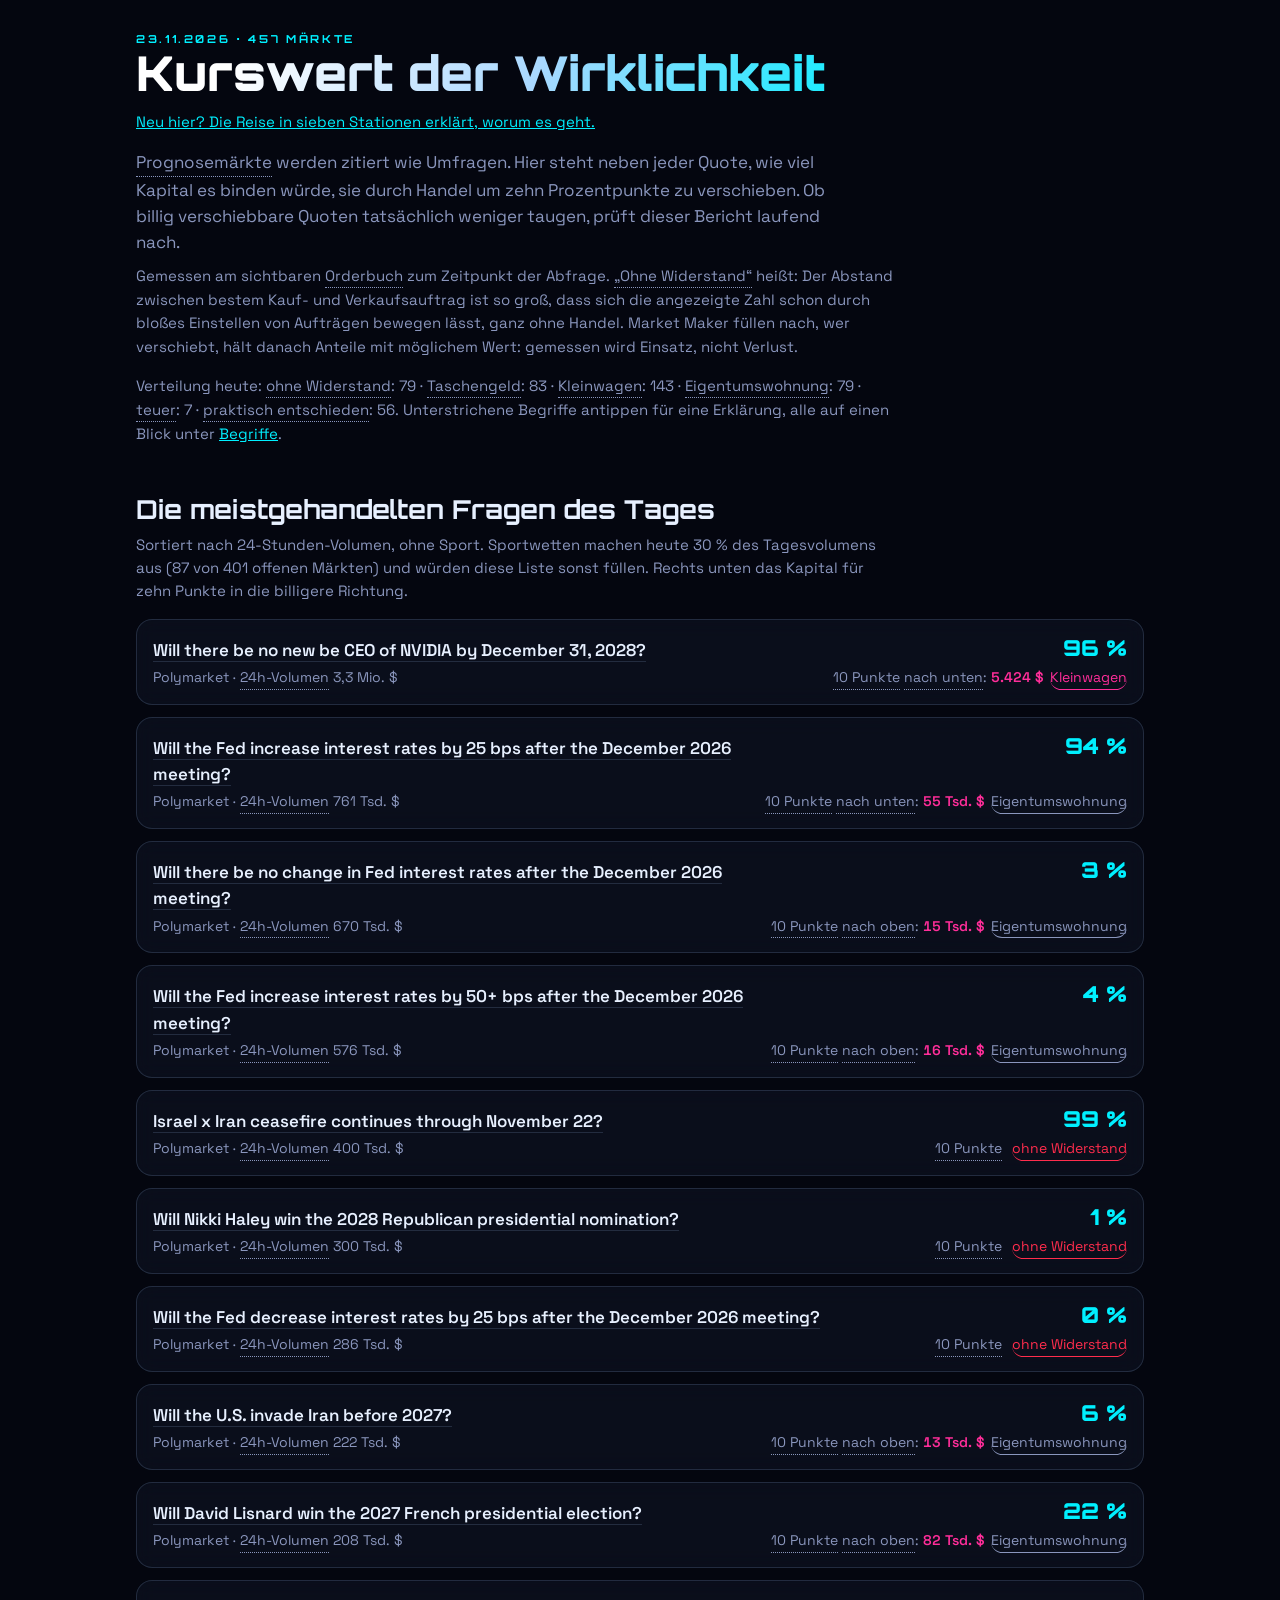
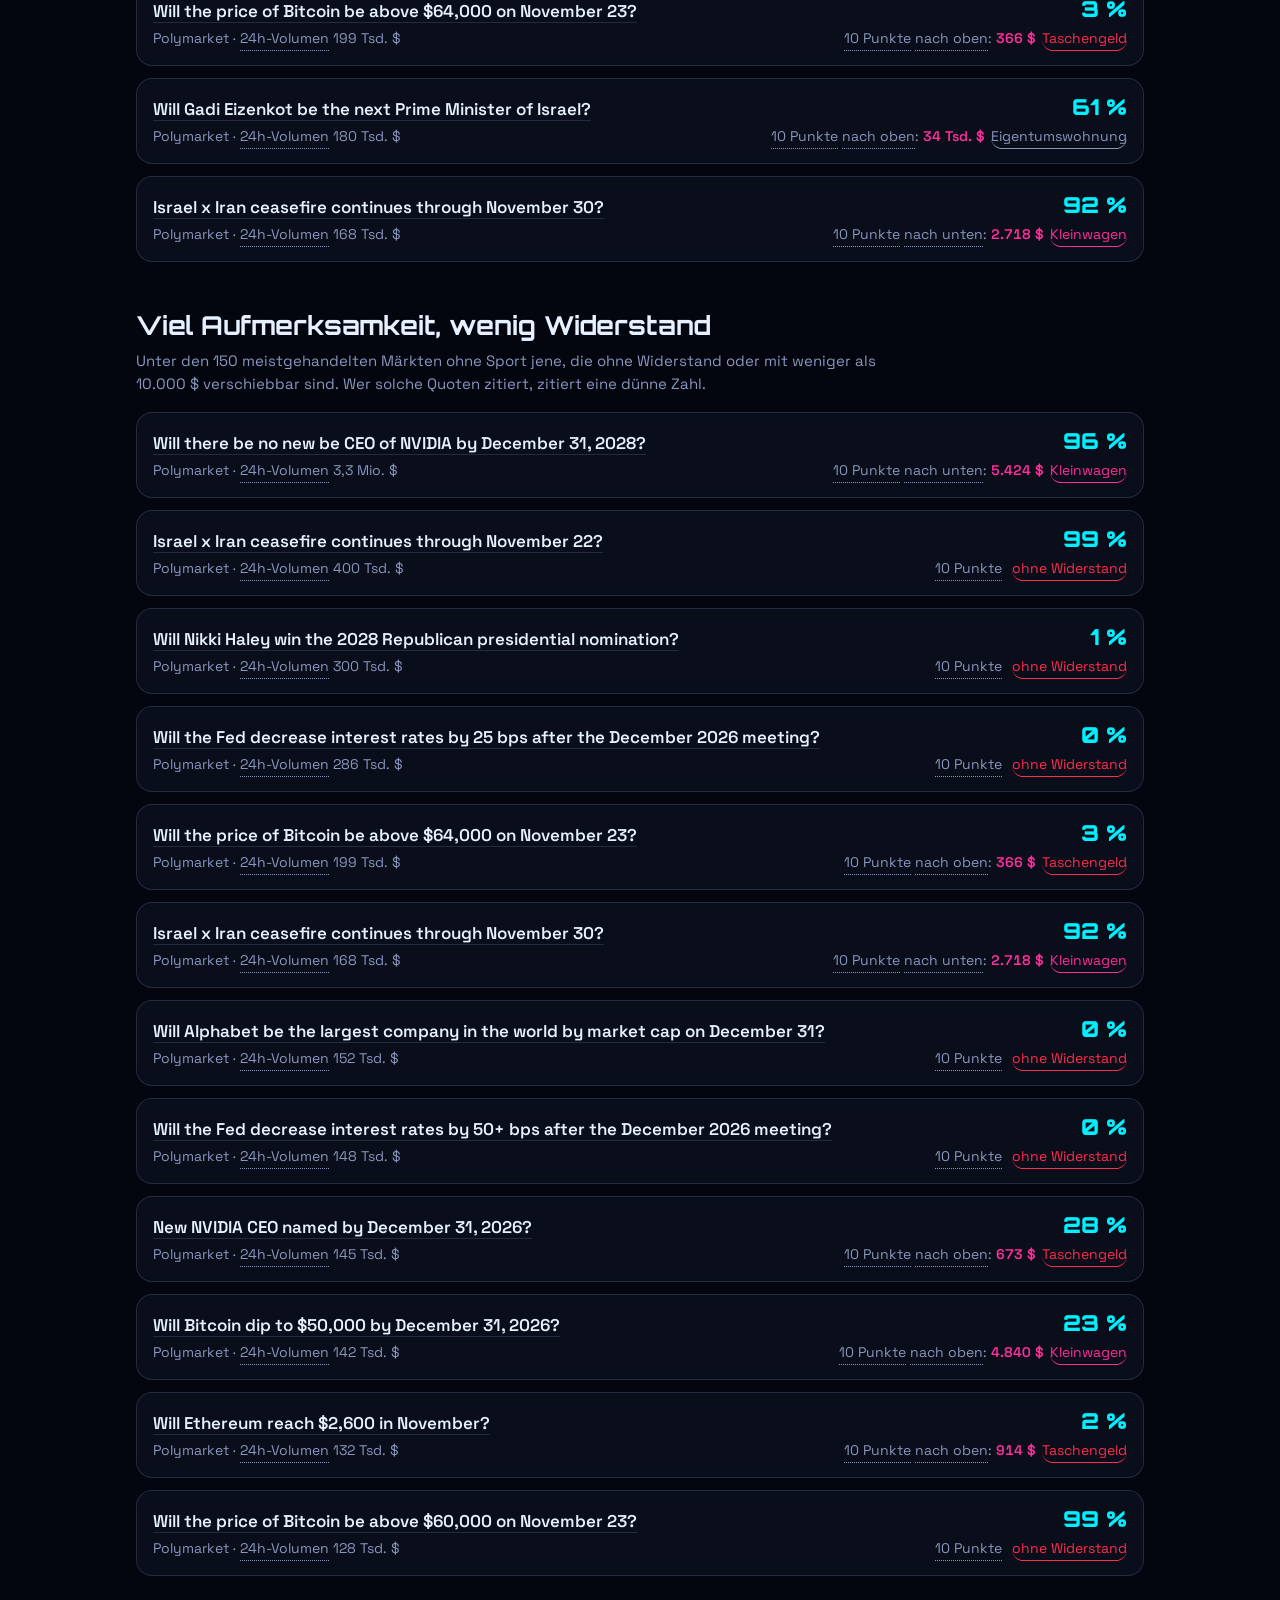
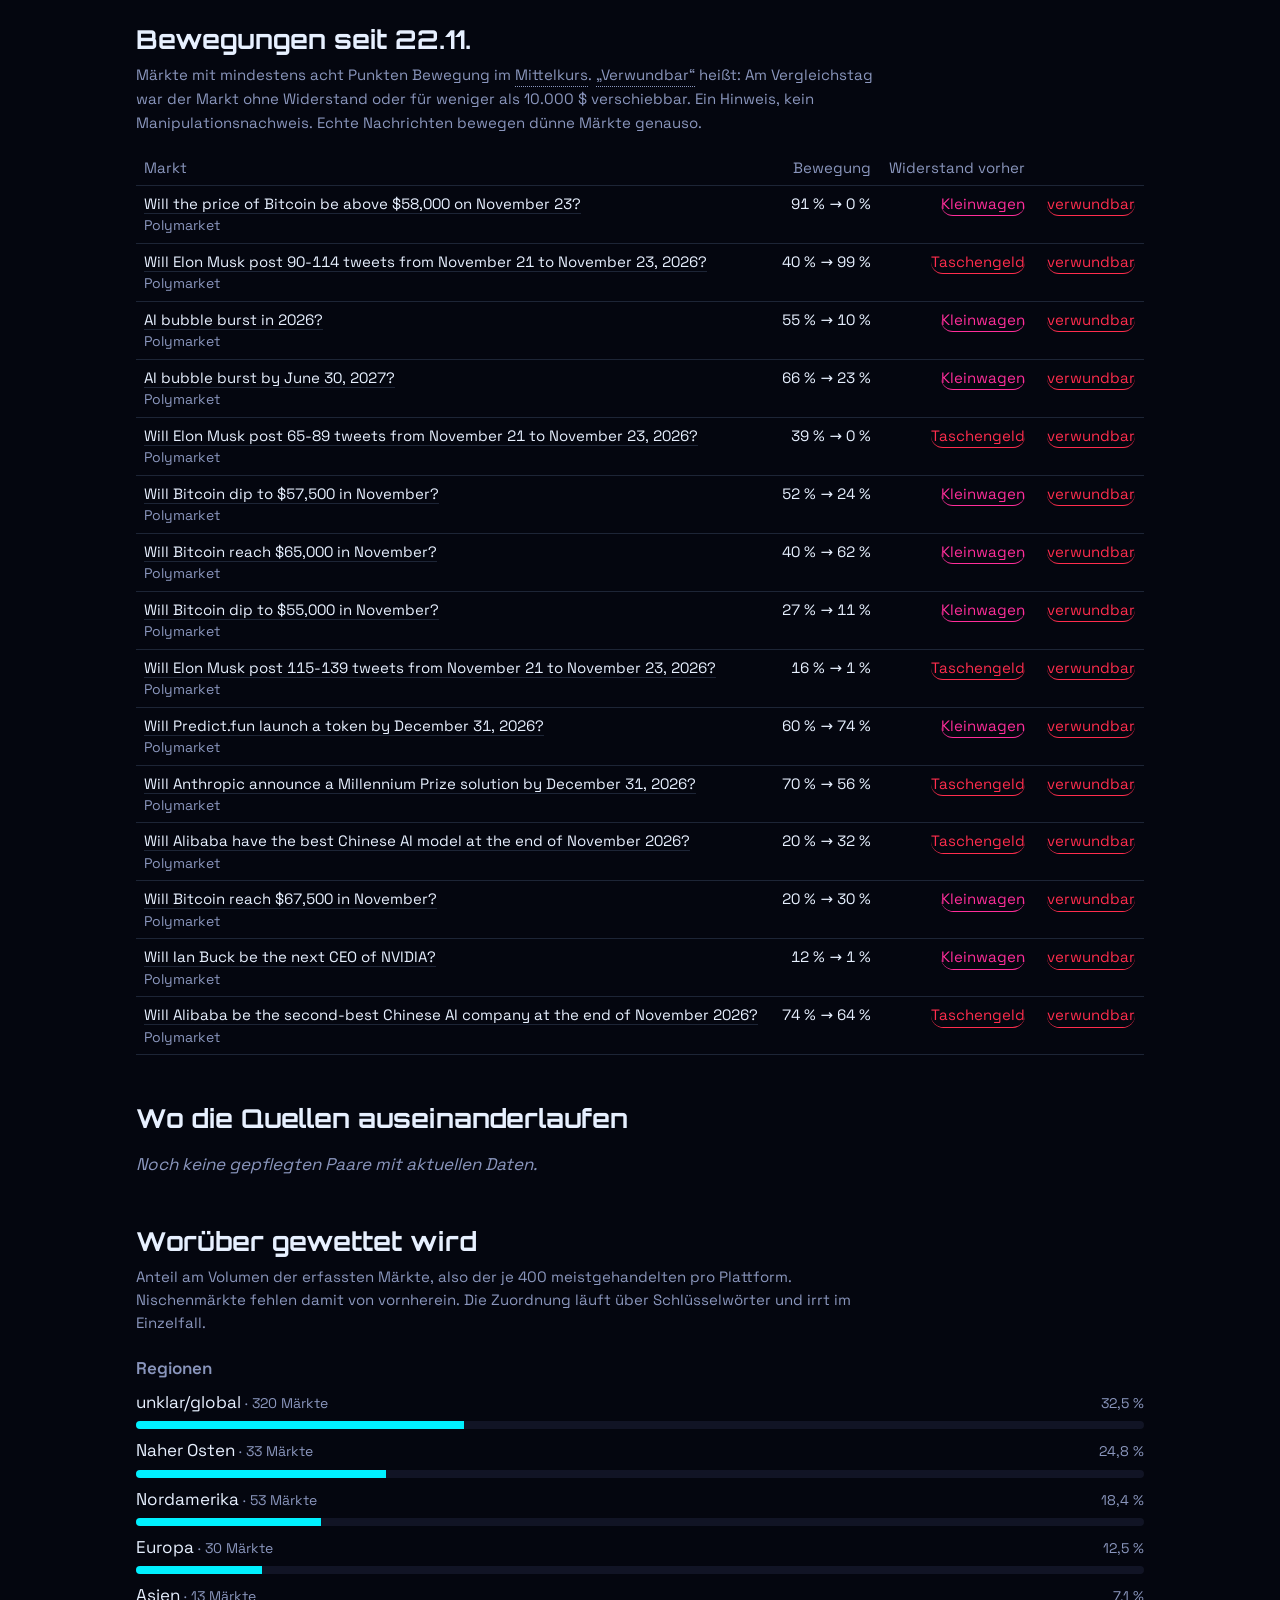
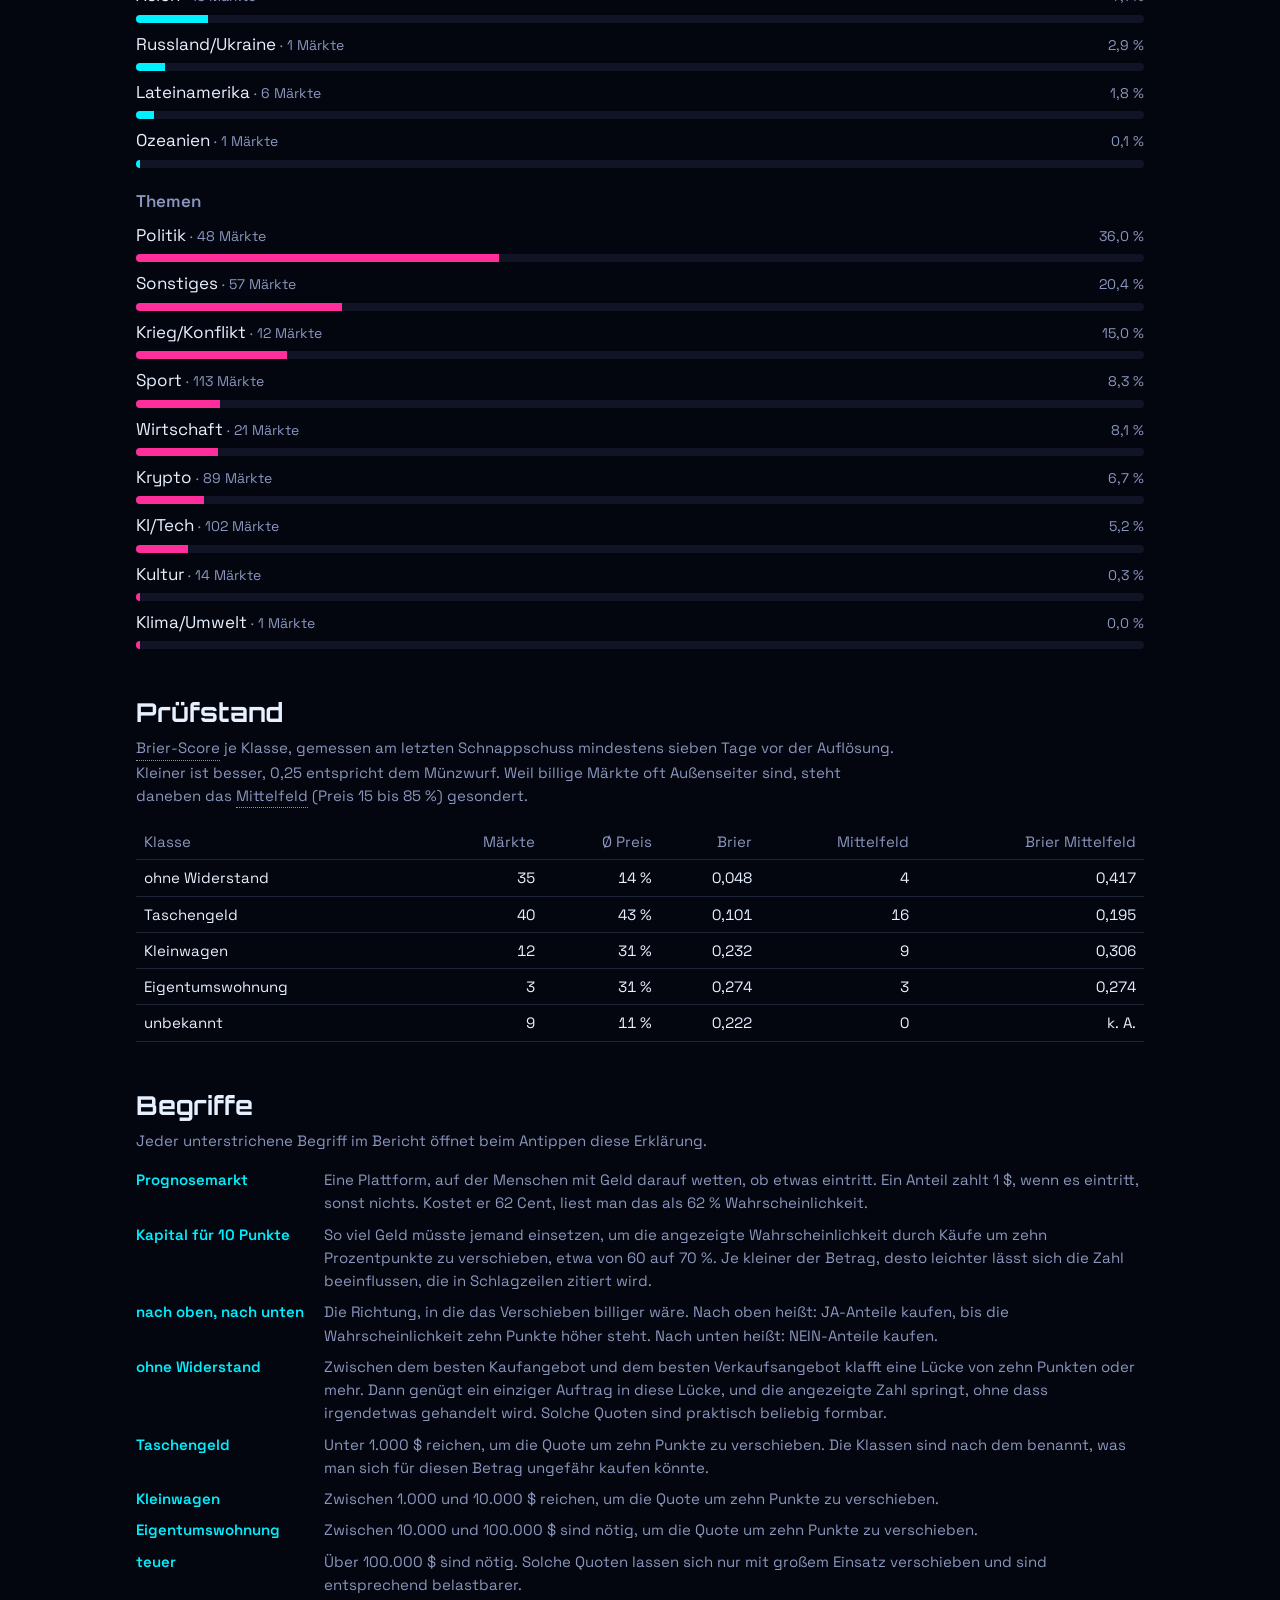
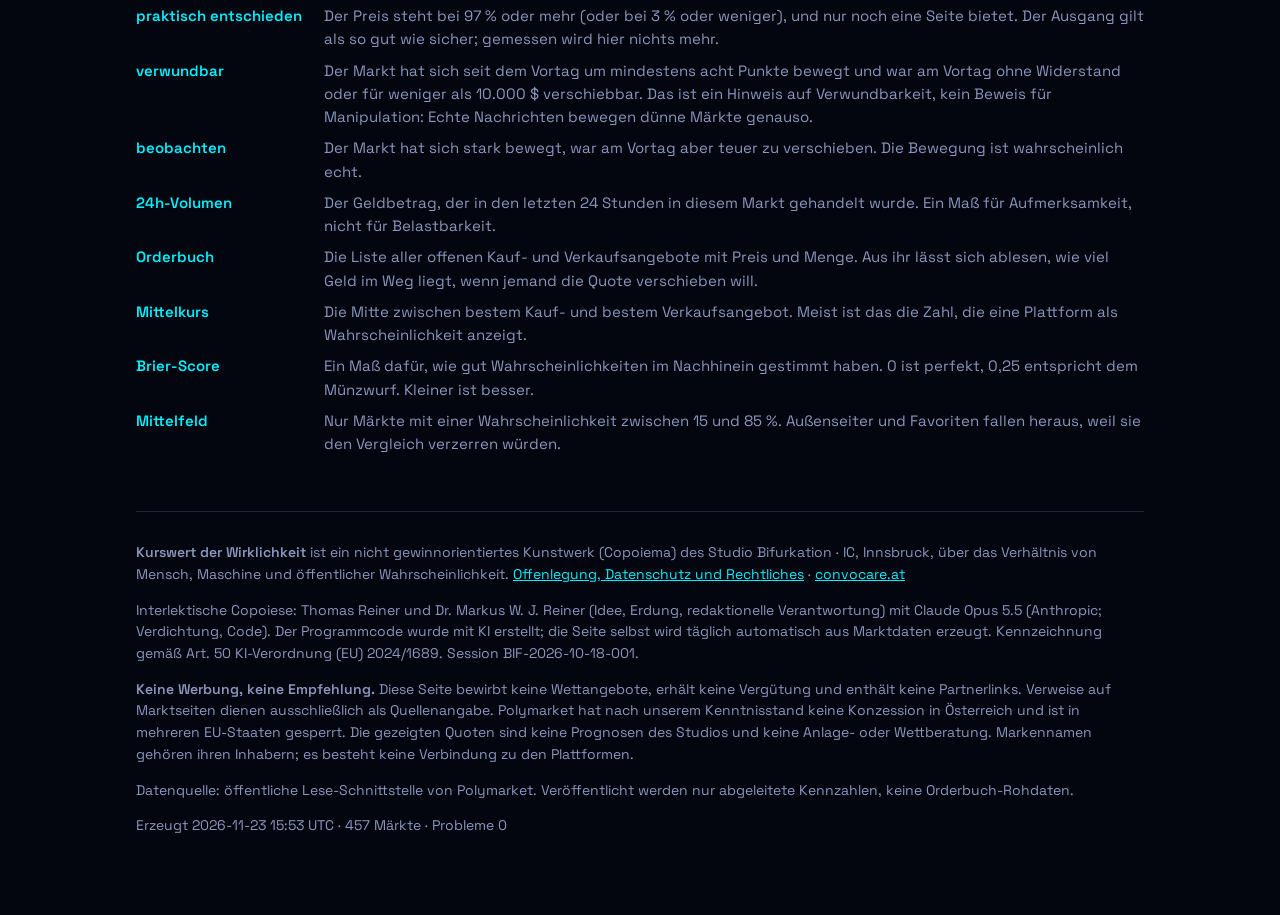
==== commit ddc49f0b: "Tageslauf 2026-11-23" ====
--- a/site/heute.html
+++ b/site/heute.html
@@ -59,164 +59,165 @@
 dl.glossary dd{margin:0;color:var(--muted)}
 @media (max-width:560px){h1{font-size:32px}.prob{font-size:19px}dl.glossary{grid-template-columns:1fr}dl.glossary dd{margin-bottom:8px}}
 </style></head><body><main>
-<div class="date">22.11.2026 · 466 Märkte</div>
+<div class="date">23.11.2026 · 457 Märkte</div>
 <h1>Kurswert der Wirklichkeit</h1>
 <p class="note"><a href="index.html" style="color:var(--teal)">Neu hier? Die Reise in sieben Stationen erklärt, worum es geht.</a></p>
 <p class="lead"><button type="button" class="term" popovertarget="g-prognosemarkt">Prognosemärkte</button> werden zitiert wie Umfragen. Hier steht neben jeder Quote, wie viel Kapital es binden würde, sie durch Handel um zehn Prozentpunkte zu verschieben. Ob billig verschiebbare Quoten tatsächlich weniger taugen, prüft dieser Bericht laufend nach.</p>
 <p class="note">Gemessen am sichtbaren <button type="button" class="term" popovertarget="g-orderbuch">Orderbuch</button> zum Zeitpunkt der Abfrage. <button type="button" class="term" popovertarget="g-ohne">„Ohne Widerstand“</button> heißt: Der Abstand zwischen bestem Kauf- und Verkaufsauftrag ist so groß, dass sich die angezeigte Zahl schon durch bloßes Einstellen von Aufträgen bewegen lässt, ganz ohne Handel. Market Maker füllen nach, wer verschiebt, hält danach Anteile mit möglichem Wert: gemessen wird Einsatz, nicht Verlust.</p>
-<p class="note">Verteilung heute: <button type="button" class="term" popovertarget="g-ohne">ohne Widerstand</button>: 86 · <button type="button" class="term" popovertarget="g-taschengeld">Taschengeld</button>: 60 · <button type="button" class="term" popovertarget="g-kleinwagen">Kleinwagen</button>: 137 · <button type="button" class="term" popovertarget="g-wohnung">Eigentumswohnung</button>: 83 · <button type="button" class="term" popovertarget="g-teuer">teuer</button>: 17 · <button type="button" class="term" popovertarget="g-entschieden">praktisch entschieden</button>: 64. Unterstrichene Begriffe antippen für eine Erklärung, alle auf einen Blick unter <a href="#begriffe" style="color:var(--teal)">Begriffe</a>.</p>
+<p class="note">Verteilung heute: <button type="button" class="term" popovertarget="g-ohne">ohne Widerstand</button>: 79 · <button type="button" class="term" popovertarget="g-taschengeld">Taschengeld</button>: 83 · <button type="button" class="term" popovertarget="g-kleinwagen">Kleinwagen</button>: 143 · <button type="button" class="term" popovertarget="g-wohnung">Eigentumswohnung</button>: 79 · <button type="button" class="term" popovertarget="g-teuer">teuer</button>: 7 · <button type="button" class="term" popovertarget="g-entschieden">praktisch entschieden</button>: 56. Unterstrichene Begriffe antippen für eine Erklärung, alle auf einen Blick unter <a href="#begriffe" style="color:var(--teal)">Begriffe</a>.</p>
 <h2>Die meistgehandelten Fragen des Tages</h2>
-<p class="note">Sortiert nach 24-Stunden-Volumen, ohne Sport. Sportwetten machen heute 40 % des Tagesvolumens aus (108 von 402 offenen Märkten) und würden diese Liste sonst füllen. Rechts unten das Kapital für zehn Punkte in die billigere Richtung.</p>
+<p class="note">Sortiert nach 24-Stunden-Volumen, ohne Sport. Sportwetten machen heute 30 % des Tagesvolumens aus (87 von 401 offenen Märkten) und würden diese Liste sonst füllen. Rechts unten das Kapital für zehn Punkte in die billigere Richtung.</p>
 <div class="grid"><div class="card"><div class="row">
+<div class="q"><a href="https://polymarket.com/event/next-ceo-of-nvidia" rel="nofollow noopener noreferrer">Will there be no new be CEO of NVIDIA by December 31, 2028?</a></div>
+<div class="prob">96 %</div>
+<div class="meta">Polymarket · <button type="button" class="term" popovertarget="g-volumen">24h-Volumen</button> 3,3 Mio. $</div>
+<div class="meta right"><button type="button" class="term" popovertarget="g-zehnpunkte">10 Punkte</button> <button type="button" class="term" popovertarget="g-richtung">nach unten</button>: <span class="cost">5.424 $</span><button type="button" class="tier term t-Kleinwagen" popovertarget="g-kleinwagen">Kleinwagen</button></div>
+</div></div><div class="card"><div class="row">
+<div class="q"><a href="https://polymarket.com/event/fed-decision-in-december-20260729232808632" rel="nofollow noopener noreferrer">Will the Fed increase interest rates by 25 bps after the December 2026 meeting?</a></div>
+<div class="prob">94 %</div>
+<div class="meta">Polymarket · <button type="button" class="term" popovertarget="g-volumen">24h-Volumen</button> 761 Tsd. $</div>
+<div class="meta right"><button type="button" class="term" popovertarget="g-zehnpunkte">10 Punkte</button> <button type="button" class="term" popovertarget="g-richtung">nach unten</button>: <span class="cost">55 Tsd. $</span><button type="button" class="tier term t-Eigentumswohnung" popovertarget="g-wohnung">Eigentumswohnung</button></div>
+</div></div><div class="card"><div class="row">
+<div class="q"><a href="https://polymarket.com/event/fed-decision-in-december-20260729232808632" rel="nofollow noopener noreferrer">Will there be no change in Fed interest rates after the December 2026 meeting?</a></div>
+<div class="prob">3 %</div>
+<div class="meta">Polymarket · <button type="button" class="term" popovertarget="g-volumen">24h-Volumen</button> 670 Tsd. $</div>
+<div class="meta right"><button type="button" class="term" popovertarget="g-zehnpunkte">10 Punkte</button> <button type="button" class="term" popovertarget="g-richtung">nach oben</button>: <span class="cost">15 Tsd. $</span><button type="button" class="tier term t-Eigentumswohnung" popovertarget="g-wohnung">Eigentumswohnung</button></div>
+</div></div><div class="card"><div class="row">
+<div class="q"><a href="https://polymarket.com/event/fed-decision-in-december-20260729232808632" rel="nofollow noopener noreferrer">Will the Fed increase interest rates by 50+ bps after the December 2026 meeting?</a></div>
+<div class="prob">4 %</div>
+<div class="meta">Polymarket · <button type="button" class="term" popovertarget="g-volumen">24h-Volumen</button> 576 Tsd. $</div>
+<div class="meta right"><button type="button" class="term" popovertarget="g-zehnpunkte">10 Punkte</button> <button type="button" class="term" popovertarget="g-richtung">nach oben</button>: <span class="cost">16 Tsd. $</span><button type="button" class="tier term t-Eigentumswohnung" popovertarget="g-wohnung">Eigentumswohnung</button></div>
+</div></div><div class="card"><div class="row">
 <div class="q"><a href="https://polymarket.com/event/israel-x-iran-ceasefire-continues-throughptptpt-20260716224448963" rel="nofollow noopener noreferrer">Israel x Iran ceasefire continues through November 22?</a></div>
 <div class="prob">99 %</div>
-<div class="meta">Polymarket · <button type="button" class="term" popovertarget="g-volumen">24h-Volumen</button> 442 Tsd. $</div>
-<div class="meta right"><button type="button" class="term" popovertarget="g-zehnpunkte">10 Punkte</button> <button type="button" class="tier term t-ohne" popovertarget="g-ohne">ohne Widerstand</button></div>
-</div></div><div class="card"><div class="row">
-<div class="q"><a href="https://polymarket.com/event/republican-presidential-nominee-2028" rel="nofollow noopener noreferrer">Will Josh Hawley win the 2028 Republican presidential nomination?</a></div>
+<div class="meta">Polymarket · <button type="button" class="term" popovertarget="g-volumen">24h-Volumen</button> 400 Tsd. $</div>
+<div class="meta right"><button type="button" class="term" popovertarget="g-zehnpunkte">10 Punkte</button> <button type="button" class="tier term t-ohne" popovertarget="g-ohne">ohne Widerstand</button></div>
+</div></div><div class="card"><div class="row">
+<div class="q"><a href="https://polymarket.com/event/republican-presidential-nominee-2028" rel="nofollow noopener noreferrer">Will Nikki Haley win the 2028 Republican presidential nomination?</a></div>
 <div class="prob">1 %</div>
-<div class="meta">Polymarket · <button type="button" class="term" popovertarget="g-volumen">24h-Volumen</button> 379 Tsd. $</div>
-<div class="meta right"><button type="button" class="term" popovertarget="g-zehnpunkte">10 Punkte</button> <button type="button" class="term" popovertarget="g-richtung">nach unten</button>: <span class="cost">99 $</span><button type="button" class="tier term t-Taschengeld" popovertarget="g-taschengeld">Taschengeld</button></div>
-</div></div><div class="card"><div class="row">
-<div class="q"><a href="https://polymarket.com/event/fed-decision-in-december-20260729232808632" rel="nofollow noopener noreferrer">Will there be no change in Fed interest rates after the December 2026 meeting?</a></div>
-<div class="prob">7 %</div>
-<div class="meta">Polymarket · <button type="button" class="term" popovertarget="g-volumen">24h-Volumen</button> 360 Tsd. $</div>
-<div class="meta right"><button type="button" class="term" popovertarget="g-zehnpunkte">10 Punkte</button> <button type="button" class="term" popovertarget="g-richtung">nach oben</button>: <span class="cost">21 Tsd. $</span><button type="button" class="tier term t-Eigentumswohnung" popovertarget="g-wohnung">Eigentumswohnung</button></div>
-</div></div><div class="card"><div class="row">
-<div class="q"><a href="https://polymarket.com/event/songs-on-gta-vi-radio-at-launch" rel="nofollow noopener noreferrer">Will &quot;Mo Bamba&quot; by Sheck Wes be on the radio in GTA VI at launch?</a></div>
-<div class="prob">98 %</div>
-<div class="meta">Polymarket · <button type="button" class="term" popovertarget="g-volumen">24h-Volumen</button> 320 Tsd. $</div>
-<div class="meta right"><button type="button" class="term" popovertarget="g-zehnpunkte">10 Punkte</button> <button type="button" class="term" popovertarget="g-richtung">nach unten</button>: <span class="cost">578 $</span><button type="button" class="tier term t-Taschengeld" popovertarget="g-taschengeld">Taschengeld</button></div>
+<div class="meta">Polymarket · <button type="button" class="term" popovertarget="g-volumen">24h-Volumen</button> 300 Tsd. $</div>
+<div class="meta right"><button type="button" class="term" popovertarget="g-zehnpunkte">10 Punkte</button> <button type="button" class="tier term t-ohne" popovertarget="g-ohne">ohne Widerstand</button></div>
 </div></div><div class="card"><div class="row">
 <div class="q"><a href="https://polymarket.com/event/fed-decision-in-december-20260729232808632" rel="nofollow noopener noreferrer">Will the Fed decrease interest rates by 25 bps after the December 2026 meeting?</a></div>
-<div class="prob">1 %</div>
-<div class="meta">Polymarket · <button type="button" class="term" popovertarget="g-volumen">24h-Volumen</button> 297 Tsd. $</div>
+<div class="prob">0 %</div>
+<div class="meta">Polymarket · <button type="button" class="term" popovertarget="g-volumen">24h-Volumen</button> 286 Tsd. $</div>
 <div class="meta right"><button type="button" class="term" popovertarget="g-zehnpunkte">10 Punkte</button> <button type="button" class="tier term t-ohne" popovertarget="g-ohne">ohne Widerstand</button></div>
 </div></div><div class="card"><div class="row">
 <div class="q"><a href="https://polymarket.com/event/will-the-us-invade-iran-before-2027" rel="nofollow noopener noreferrer">Will the U.S. invade Iran before 2027?</a></div>
 <div class="prob">6 %</div>
-<div class="meta">Polymarket · <button type="button" class="term" popovertarget="g-volumen">24h-Volumen</button> 294 Tsd. $</div>
-<div class="meta right"><button type="button" class="term" popovertarget="g-zehnpunkte">10 Punkte</button> <button type="button" class="term" popovertarget="g-richtung">nach oben</button>: <span class="cost">16 Tsd. $</span><button type="button" class="tier term t-Eigentumswohnung" popovertarget="g-wohnung">Eigentumswohnung</button></div>
-</div></div><div class="card"><div class="row">
-<div class="q"><a href="https://polymarket.com/event/fed-decision-in-december-20260729232808632" rel="nofollow noopener noreferrer">Will the Fed decrease interest rates by 50+ bps after the December 2026 meeting?</a></div>
-<div class="prob">0 %</div>
-<div class="meta">Polymarket · <button type="button" class="term" popovertarget="g-volumen">24h-Volumen</button> 291 Tsd. $</div>
-<div class="meta right"><button type="button" class="term" popovertarget="g-zehnpunkte">10 Punkte</button> <button type="button" class="tier term t-ohne" popovertarget="g-ohne">ohne Widerstand</button></div>
+<div class="meta">Polymarket · <button type="button" class="term" popovertarget="g-volumen">24h-Volumen</button> 222 Tsd. $</div>
+<div class="meta right"><button type="button" class="term" popovertarget="g-zehnpunkte">10 Punkte</button> <button type="button" class="term" popovertarget="g-richtung">nach oben</button>: <span class="cost">13 Tsd. $</span><button type="button" class="tier term t-Eigentumswohnung" popovertarget="g-wohnung">Eigentumswohnung</button></div>
+</div></div><div class="card"><div class="row">
+<div class="q"><a href="https://polymarket.com/event/next-french-presidential-election" rel="nofollow noopener noreferrer">Will David Lisnard win the 2027 French presidential election?</a></div>
+<div class="prob">22 %</div>
+<div class="meta">Polymarket · <button type="button" class="term" popovertarget="g-volumen">24h-Volumen</button> 208 Tsd. $</div>
+<div class="meta right"><button type="button" class="term" popovertarget="g-zehnpunkte">10 Punkte</button> <button type="button" class="term" popovertarget="g-richtung">nach oben</button>: <span class="cost">82 Tsd. $</span><button type="button" class="tier term t-Eigentumswohnung" popovertarget="g-wohnung">Eigentumswohnung</button></div>
+</div></div><div class="card"><div class="row">
+<div class="q"><a href="https://polymarket.com/event/bitcoin-above-on-november-23-2026" rel="nofollow noopener noreferrer">Will the price of Bitcoin be above $64,000 on November 23?</a></div>
+<div class="prob">3 %</div>
+<div class="meta">Polymarket · <button type="button" class="term" popovertarget="g-volumen">24h-Volumen</button> 199 Tsd. $</div>
+<div class="meta right"><button type="button" class="term" popovertarget="g-zehnpunkte">10 Punkte</button> <button type="button" class="term" popovertarget="g-richtung">nach oben</button>: <span class="cost">366 $</span><button type="button" class="tier term t-Taschengeld" popovertarget="g-taschengeld">Taschengeld</button></div>
+</div></div><div class="card"><div class="row">
+<div class="q"><a href="https://polymarket.com/event/who-will-be-the-next-prime-minister-of-israel-after-the-next-election" rel="nofollow noopener noreferrer">Will Gadi Eizenkot be the next Prime Minister of Israel?</a></div>
+<div class="prob">61 %</div>
+<div class="meta">Polymarket · <button type="button" class="term" popovertarget="g-volumen">24h-Volumen</button> 180 Tsd. $</div>
+<div class="meta right"><button type="button" class="term" popovertarget="g-zehnpunkte">10 Punkte</button> <button type="button" class="term" popovertarget="g-richtung">nach oben</button>: <span class="cost">34 Tsd. $</span><button type="button" class="tier term t-Eigentumswohnung" popovertarget="g-wohnung">Eigentumswohnung</button></div>
 </div></div><div class="card"><div class="row">
 <div class="q"><a href="https://polymarket.com/event/israel-x-iran-ceasefire-continues-throughptptpt-20260716224448963" rel="nofollow noopener noreferrer">Israel x Iran ceasefire continues through November 30?</a></div>
-<div class="prob">88 %</div>
-<div class="meta">Polymarket · <button type="button" class="term" popovertarget="g-volumen">24h-Volumen</button> 178 Tsd. $</div>
-<div class="meta right"><button type="button" class="term" popovertarget="g-zehnpunkte">10 Punkte</button> <button type="button" class="term" popovertarget="g-richtung">nach unten</button>: <span class="cost">4.975 $</span><button type="button" class="tier term t-Kleinwagen" popovertarget="g-kleinwagen">Kleinwagen</button></div>
-</div></div><div class="card"><div class="row">
-<div class="q"><a href="https://polymarket.com/event/fed-decision-in-december-20260729232808632" rel="nofollow noopener noreferrer">Will the Fed increase interest rates by 25 bps after the December 2026 meeting?</a></div>
-<div class="prob">90 %</div>
-<div class="meta">Polymarket · <button type="button" class="term" popovertarget="g-volumen">24h-Volumen</button> 175 Tsd. $</div>
-<div class="meta right"><button type="button" class="term" popovertarget="g-zehnpunkte">10 Punkte</button> <button type="button" class="term" popovertarget="g-richtung">nach unten</button>: <span class="cost">65 Tsd. $</span><button type="button" class="tier term t-Eigentumswohnung" popovertarget="g-wohnung">Eigentumswohnung</button></div>
-</div></div><div class="card"><div class="row">
-<div class="q"><a href="https://polymarket.com/event/next-french-presidential-election" rel="nofollow noopener noreferrer">Will Teddy Riner win the 2027 French presidential election?</a></div>
-<div class="prob">1 %</div>
-<div class="meta">Polymarket · <button type="button" class="term" popovertarget="g-volumen">24h-Volumen</button> 144 Tsd. $</div>
-<div class="meta right"><button type="button" class="term" popovertarget="g-zehnpunkte">10 Punkte</button> <button type="button" class="tier term t-ohne" popovertarget="g-ohne">ohne Widerstand</button></div>
-</div></div><div class="card"><div class="row">
-<div class="q"><a href="https://polymarket.com/event/democratic-presidential-nominee-2028" rel="nofollow noopener noreferrer">Will Kamala Harris win the 2028 Democratic presidential nomination?</a></div>
-<div class="prob">5 %</div>
-<div class="meta">Polymarket · <button type="button" class="term" popovertarget="g-volumen">24h-Volumen</button> 131 Tsd. $</div>
-<div class="meta right"><button type="button" class="term" popovertarget="g-zehnpunkte">10 Punkte</button> <button type="button" class="term" popovertarget="g-richtung">nach oben</button>: <span class="cost">8.169 $</span><button type="button" class="tier term t-Kleinwagen" popovertarget="g-kleinwagen">Kleinwagen</button></div>
-</div></div><div class="card"><div class="row">
-<div class="q"><a href="https://polymarket.com/event/jensen-huang-rejoins-nvidia-byptptpt" rel="nofollow noopener noreferrer">Will Jensen Huang rejoin NVIDIA by December 31, 2026?</a></div>
-<div class="prob">6 %</div>
-<div class="meta">Polymarket · <button type="button" class="term" popovertarget="g-volumen">24h-Volumen</button> 113 Tsd. $</div>
-<div class="meta right"><button type="button" class="term" popovertarget="g-zehnpunkte">10 Punkte</button> <button type="button" class="term" popovertarget="g-richtung">nach oben</button>: <span class="cost">14 Tsd. $</span><button type="button" class="tier term t-Eigentumswohnung" popovertarget="g-wohnung">Eigentumswohnung</button></div>
+<div class="prob">92 %</div>
+<div class="meta">Polymarket · <button type="button" class="term" popovertarget="g-volumen">24h-Volumen</button> 168 Tsd. $</div>
+<div class="meta right"><button type="button" class="term" popovertarget="g-zehnpunkte">10 Punkte</button> <button type="button" class="term" popovertarget="g-richtung">nach unten</button>: <span class="cost">2.718 $</span><button type="button" class="tier term t-Kleinwagen" popovertarget="g-kleinwagen">Kleinwagen</button></div>
 </div></div></div>
 <h2>Viel Aufmerksamkeit, wenig Widerstand</h2>
 <p class="note">Unter den 150 meistgehandelten Märkten ohne Sport jene, die ohne Widerstand oder mit weniger als 10.000 $ verschiebbar sind. Wer solche Quoten zitiert, zitiert eine dünne Zahl.</p>
 <div class="grid"><div class="card"><div class="row">
+<div class="q"><a href="https://polymarket.com/event/next-ceo-of-nvidia" rel="nofollow noopener noreferrer">Will there be no new be CEO of NVIDIA by December 31, 2028?</a></div>
+<div class="prob">96 %</div>
+<div class="meta">Polymarket · <button type="button" class="term" popovertarget="g-volumen">24h-Volumen</button> 3,3 Mio. $</div>
+<div class="meta right"><button type="button" class="term" popovertarget="g-zehnpunkte">10 Punkte</button> <button type="button" class="term" popovertarget="g-richtung">nach unten</button>: <span class="cost">5.424 $</span><button type="button" class="tier term t-Kleinwagen" popovertarget="g-kleinwagen">Kleinwagen</button></div>
+</div></div><div class="card"><div class="row">
 <div class="q"><a href="https://polymarket.com/event/israel-x-iran-ceasefire-continues-throughptptpt-20260716224448963" rel="nofollow noopener noreferrer">Israel x Iran ceasefire continues through November 22?</a></div>
 <div class="prob">99 %</div>
-<div class="meta">Polymarket · <button type="button" class="term" popovertarget="g-volumen">24h-Volumen</button> 442 Tsd. $</div>
-<div class="meta right"><button type="button" class="term" popovertarget="g-zehnpunkte">10 Punkte</button> <button type="button" class="tier term t-ohne" popovertarget="g-ohne">ohne Widerstand</button></div>
-</div></div><div class="card"><div class="row">
-<div class="q"><a href="https://polymarket.com/event/republican-presidential-nominee-2028" rel="nofollow noopener noreferrer">Will Josh Hawley win the 2028 Republican presidential nomination?</a></div>
+<div class="meta">Polymarket · <button type="button" class="term" popovertarget="g-volumen">24h-Volumen</button> 400 Tsd. $</div>
+<div class="meta right"><button type="button" class="term" popovertarget="g-zehnpunkte">10 Punkte</button> <button type="button" class="tier term t-ohne" popovertarget="g-ohne">ohne Widerstand</button></div>
+</div></div><div class="card"><div class="row">
+<div class="q"><a href="https://polymarket.com/event/republican-presidential-nominee-2028" rel="nofollow noopener noreferrer">Will Nikki Haley win the 2028 Republican presidential nomination?</a></div>
 <div class="prob">1 %</div>
-<div class="meta">Polymarket · <button type="button" class="term" popovertarget="g-volumen">24h-Volumen</button> 379 Tsd. $</div>
-<div class="meta right"><button type="button" class="term" popovertarget="g-zehnpunkte">10 Punkte</button> <button type="button" class="term" popovertarget="g-richtung">nach unten</button>: <span class="cost">99 $</span><button type="button" class="tier term t-Taschengeld" popovertarget="g-taschengeld">Taschengeld</button></div>
-</div></div><div class="card"><div class="row">
-<div class="q"><a href="https://polymarket.com/event/songs-on-gta-vi-radio-at-launch" rel="nofollow noopener noreferrer">Will &quot;Mo Bamba&quot; by Sheck Wes be on the radio in GTA VI at launch?</a></div>
-<div class="prob">98 %</div>
-<div class="meta">Polymarket · <button type="button" class="term" popovertarget="g-volumen">24h-Volumen</button> 320 Tsd. $</div>
-<div class="meta right"><button type="button" class="term" popovertarget="g-zehnpunkte">10 Punkte</button> <button type="button" class="term" popovertarget="g-richtung">nach unten</button>: <span class="cost">578 $</span><button type="button" class="tier term t-Taschengeld" popovertarget="g-taschengeld">Taschengeld</button></div>
+<div class="meta">Polymarket · <button type="button" class="term" popovertarget="g-volumen">24h-Volumen</button> 300 Tsd. $</div>
+<div class="meta right"><button type="button" class="term" popovertarget="g-zehnpunkte">10 Punkte</button> <button type="button" class="tier term t-ohne" popovertarget="g-ohne">ohne Widerstand</button></div>
 </div></div><div class="card"><div class="row">
 <div class="q"><a href="https://polymarket.com/event/fed-decision-in-december-20260729232808632" rel="nofollow noopener noreferrer">Will the Fed decrease interest rates by 25 bps after the December 2026 meeting?</a></div>
-<div class="prob">1 %</div>
-<div class="meta">Polymarket · <button type="button" class="term" popovertarget="g-volumen">24h-Volumen</button> 297 Tsd. $</div>
+<div class="prob">0 %</div>
+<div class="meta">Polymarket · <button type="button" class="term" popovertarget="g-volumen">24h-Volumen</button> 286 Tsd. $</div>
+<div class="meta right"><button type="button" class="term" popovertarget="g-zehnpunkte">10 Punkte</button> <button type="button" class="tier term t-ohne" popovertarget="g-ohne">ohne Widerstand</button></div>
+</div></div><div class="card"><div class="row">
+<div class="q"><a href="https://polymarket.com/event/bitcoin-above-on-november-23-2026" rel="nofollow noopener noreferrer">Will the price of Bitcoin be above $64,000 on November 23?</a></div>
+<div class="prob">3 %</div>
+<div class="meta">Polymarket · <button type="button" class="term" popovertarget="g-volumen">24h-Volumen</button> 199 Tsd. $</div>
+<div class="meta right"><button type="button" class="term" popovertarget="g-zehnpunkte">10 Punkte</button> <button type="button" class="term" popovertarget="g-richtung">nach oben</button>: <span class="cost">366 $</span><button type="button" class="tier term t-Taschengeld" popovertarget="g-taschengeld">Taschengeld</button></div>
+</div></div><div class="card"><div class="row">
+<div class="q"><a href="https://polymarket.com/event/israel-x-iran-ceasefire-continues-throughptptpt-20260716224448963" rel="nofollow noopener noreferrer">Israel x Iran ceasefire continues through November 30?</a></div>
+<div class="prob">92 %</div>
+<div class="meta">Polymarket · <button type="button" class="term" popovertarget="g-volumen">24h-Volumen</button> 168 Tsd. $</div>
+<div class="meta right"><button type="button" class="term" popovertarget="g-zehnpunkte">10 Punkte</button> <button type="button" class="term" popovertarget="g-richtung">nach unten</button>: <span class="cost">2.718 $</span><button type="button" class="tier term t-Kleinwagen" popovertarget="g-kleinwagen">Kleinwagen</button></div>
+</div></div><div class="card"><div class="row">
+<div class="q"><a href="https://polymarket.com/event/largest-company-end-of-december-2026" rel="nofollow noopener noreferrer">Will Alphabet be the largest company in the world by market cap on December 31?</a></div>
+<div class="prob">0 %</div>
+<div class="meta">Polymarket · <button type="button" class="term" popovertarget="g-volumen">24h-Volumen</button> 152 Tsd. $</div>
 <div class="meta right"><button type="button" class="term" popovertarget="g-zehnpunkte">10 Punkte</button> <button type="button" class="tier term t-ohne" popovertarget="g-ohne">ohne Widerstand</button></div>
 </div></div><div class="card"><div class="row">
 <div class="q"><a href="https://polymarket.com/event/fed-decision-in-december-20260729232808632" rel="nofollow noopener noreferrer">Will the Fed decrease interest rates by 50+ bps after the December 2026 meeting?</a></div>
 <div class="prob">0 %</div>
-<div class="meta">Polymarket · <button type="button" class="term" popovertarget="g-volumen">24h-Volumen</button> 291 Tsd. $</div>
-<div class="meta right"><button type="button" class="term" popovertarget="g-zehnpunkte">10 Punkte</button> <button type="button" class="tier term t-ohne" popovertarget="g-ohne">ohne Widerstand</button></div>
-</div></div><div class="card"><div class="row">
-<div class="q"><a href="https://polymarket.com/event/israel-x-iran-ceasefire-continues-throughptptpt-20260716224448963" rel="nofollow noopener noreferrer">Israel x Iran ceasefire continues through November 30?</a></div>
-<div class="prob">88 %</div>
-<div class="meta">Polymarket · <button type="button" class="term" popovertarget="g-volumen">24h-Volumen</button> 178 Tsd. $</div>
-<div class="meta right"><button type="button" class="term" popovertarget="g-zehnpunkte">10 Punkte</button> <button type="button" class="term" popovertarget="g-richtung">nach unten</button>: <span class="cost">4.975 $</span><button type="button" class="tier term t-Kleinwagen" popovertarget="g-kleinwagen">Kleinwagen</button></div>
-</div></div><div class="card"><div class="row">
-<div class="q"><a href="https://polymarket.com/event/next-french-presidential-election" rel="nofollow noopener noreferrer">Will Teddy Riner win the 2027 French presidential election?</a></div>
-<div class="prob">1 %</div>
-<div class="meta">Polymarket · <button type="button" class="term" popovertarget="g-volumen">24h-Volumen</button> 144 Tsd. $</div>
-<div class="meta right"><button type="button" class="term" popovertarget="g-zehnpunkte">10 Punkte</button> <button type="button" class="tier term t-ohne" popovertarget="g-ohne">ohne Widerstand</button></div>
-</div></div><div class="card"><div class="row">
-<div class="q"><a href="https://polymarket.com/event/democratic-presidential-nominee-2028" rel="nofollow noopener noreferrer">Will Kamala Harris win the 2028 Democratic presidential nomination?</a></div>
-<div class="prob">5 %</div>
-<div class="meta">Polymarket · <button type="button" class="term" popovertarget="g-volumen">24h-Volumen</button> 131 Tsd. $</div>
-<div class="meta right"><button type="button" class="term" popovertarget="g-zehnpunkte">10 Punkte</button> <button type="button" class="term" popovertarget="g-richtung">nach oben</button>: <span class="cost">8.169 $</span><button type="button" class="tier term t-Kleinwagen" popovertarget="g-kleinwagen">Kleinwagen</button></div>
-</div></div><div class="card"><div class="row">
-<div class="q"><a href="https://polymarket.com/event/bitcoin-above-on-november-22-2026" rel="nofollow noopener noreferrer">Will the price of Bitcoin be above $58,000 on November 22?</a></div>
+<div class="meta">Polymarket · <button type="button" class="term" popovertarget="g-volumen">24h-Volumen</button> 148 Tsd. $</div>
+<div class="meta right"><button type="button" class="term" popovertarget="g-zehnpunkte">10 Punkte</button> <button type="button" class="tier term t-ohne" popovertarget="g-ohne">ohne Widerstand</button></div>
+</div></div><div class="card"><div class="row">
+<div class="q"><a href="https://polymarket.com/event/new-nvidia-ceo-named-by-december-31-2026" rel="nofollow noopener noreferrer">New NVIDIA CEO named by December 31, 2026?</a></div>
+<div class="prob">28 %</div>
+<div class="meta">Polymarket · <button type="button" class="term" popovertarget="g-volumen">24h-Volumen</button> 145 Tsd. $</div>
+<div class="meta right"><button type="button" class="term" popovertarget="g-zehnpunkte">10 Punkte</button> <button type="button" class="term" popovertarget="g-richtung">nach oben</button>: <span class="cost">673 $</span><button type="button" class="tier term t-Taschengeld" popovertarget="g-taschengeld">Taschengeld</button></div>
+</div></div><div class="card"><div class="row">
+<div class="q"><a href="https://polymarket.com/event/what-price-will-bitcoin-hit-before-2027" rel="nofollow noopener noreferrer">Will Bitcoin dip to $50,000 by December 31, 2026?</a></div>
+<div class="prob">23 %</div>
+<div class="meta">Polymarket · <button type="button" class="term" popovertarget="g-volumen">24h-Volumen</button> 142 Tsd. $</div>
+<div class="meta right"><button type="button" class="term" popovertarget="g-zehnpunkte">10 Punkte</button> <button type="button" class="term" popovertarget="g-richtung">nach oben</button>: <span class="cost">4.840 $</span><button type="button" class="tier term t-Kleinwagen" popovertarget="g-kleinwagen">Kleinwagen</button></div>
+</div></div><div class="card"><div class="row">
+<div class="q"><a href="https://polymarket.com/event/what-price-will-ethereum-hit-in-november-2026" rel="nofollow noopener noreferrer">Will Ethereum reach $2,600 in November?</a></div>
+<div class="prob">2 %</div>
+<div class="meta">Polymarket · <button type="button" class="term" popovertarget="g-volumen">24h-Volumen</button> 132 Tsd. $</div>
+<div class="meta right"><button type="button" class="term" popovertarget="g-zehnpunkte">10 Punkte</button> <button type="button" class="term" popovertarget="g-richtung">nach oben</button>: <span class="cost">914 $</span><button type="button" class="tier term t-Taschengeld" popovertarget="g-taschengeld">Taschengeld</button></div>
+</div></div><div class="card"><div class="row">
+<div class="q"><a href="https://polymarket.com/event/bitcoin-above-on-november-23-2026" rel="nofollow noopener noreferrer">Will the price of Bitcoin be above $60,000 on November 23?</a></div>
 <div class="prob">99 %</div>
-<div class="meta">Polymarket · <button type="button" class="term" popovertarget="g-volumen">24h-Volumen</button> 106 Tsd. $</div>
-<div class="meta right"><button type="button" class="term" popovertarget="g-zehnpunkte">10 Punkte</button> <button type="button" class="tier term t-ohne" popovertarget="g-ohne">ohne Widerstand</button></div>
-</div></div><div class="card"><div class="row">
-<div class="q"><a href="https://polymarket.com/event/anthropic-announces-bankruptcy-by" rel="nofollow noopener noreferrer">Will Anthropic announce bankruptcy by December 31, 2027?</a></div>
-<div class="prob">8 %</div>
-<div class="meta">Polymarket · <button type="button" class="term" popovertarget="g-volumen">24h-Volumen</button> 105 Tsd. $</div>
-<div class="meta right"><button type="button" class="term" popovertarget="g-zehnpunkte">10 Punkte</button> <button type="button" class="term" popovertarget="g-richtung">nach oben</button>: <span class="cost">7.921 $</span><button type="button" class="tier term t-Kleinwagen" popovertarget="g-kleinwagen">Kleinwagen</button></div>
-</div></div><div class="card"><div class="row">
-<div class="q"><a href="https://polymarket.com/event/what-price-will-bitcoin-hit-in-november-2026" rel="nofollow noopener noreferrer">Will Bitcoin dip to $55,000 in November?</a></div>
-<div class="prob">27 %</div>
-<div class="meta">Polymarket · <button type="button" class="term" popovertarget="g-volumen">24h-Volumen</button> 102 Tsd. $</div>
-<div class="meta right"><button type="button" class="term" popovertarget="g-zehnpunkte">10 Punkte</button> <button type="button" class="term" popovertarget="g-richtung">nach oben</button>: <span class="cost">7.726 $</span><button type="button" class="tier term t-Kleinwagen" popovertarget="g-kleinwagen">Kleinwagen</button></div>
-</div></div><div class="card"><div class="row">
-<div class="q"><a href="https://polymarket.com/event/next-french-presidential-election" rel="nofollow noopener noreferrer">Will Bruno Retailleau win the 2027 French presidential election?</a></div>
-<div class="prob">1 %</div>
-<div class="meta">Polymarket · <button type="button" class="term" popovertarget="g-volumen">24h-Volumen</button> 100 Tsd. $</div>
+<div class="meta">Polymarket · <button type="button" class="term" popovertarget="g-volumen">24h-Volumen</button> 128 Tsd. $</div>
 <div class="meta right"><button type="button" class="term" popovertarget="g-zehnpunkte">10 Punkte</button> <button type="button" class="tier term t-ohne" popovertarget="g-ohne">ohne Widerstand</button></div>
 </div></div></div>
-<h2>Bewegungen seit 21.11.</h2>
+<h2>Bewegungen seit 22.11.</h2>
 <p class="note">Märkte mit mindestens acht Punkten Bewegung im <button type="button" class="term" popovertarget="g-mittelkurs">Mittelkurs</button>. <button type="button" class="term" popovertarget="g-verwundbar">„Verwundbar“</button> heißt: Am Vergleichstag war der Markt ohne Widerstand oder für weniger als 10.000 $ verschiebbar. Ein Hinweis, kein Manipulationsnachweis. Echte Nachrichten bewegen dünne Märkte genauso.</p>
-<div class='scroll'><table><tr><th>Markt</th><th class='num'>Bewegung</th><th class='num'>Widerstand vorher</th><th></th></tr><tr><td><a href='https://polymarket.com/event/anthropic-closes-below-ipo-price-by' rel='nofollow noopener noreferrer'>Will Anthropic close below its IPO price by November 27, 2026?</a><div class='meta'>Polymarket</div></td><td class='num'>58 % → 34 %</td><td class='num'><button type="button" class="tier term t-Kleinwagen" popovertarget="g-kleinwagen">Kleinwagen</button></td><td><button type="button" class="tier term t-verwundbar" popovertarget="g-verwundbar">verwundbar</button></td></tr><tr><td><a href='https://polymarket.com/event/anthropic-closes-below-ipo-price-by' rel='nofollow noopener noreferrer'>Will Anthropic close below its IPO price by November 25, 2026?</a><div class='meta'>Polymarket</div></td><td class='num'>46 % → 26 %</td><td class='num'><button type="button" class="tier term t-Kleinwagen" popovertarget="g-kleinwagen">Kleinwagen</button></td><td><button type="button" class="tier term t-verwundbar" popovertarget="g-verwundbar">verwundbar</button></td></tr><tr><td><a href='https://polymarket.com/event/bitcoin-above-on-november-22-2026' rel='nofollow noopener noreferrer'>Will the price of Bitcoin be above $58,000 on November 22?</a><div class='meta'>Polymarket</div></td><td class='num'>80 % → 99 %</td><td class='num'><button type="button" class="tier term t-Kleinwagen" popovertarget="g-kleinwagen">Kleinwagen</button></td><td><button type="button" class="tier term t-verwundbar" popovertarget="g-verwundbar">verwundbar</button></td></tr><tr><td><a href='https://polymarket.com/event/what-price-will-bitcoin-hit-november-16-22-2026' rel='nofollow noopener noreferrer'>Will Bitcoin reach $62,000 November 16-22?</a><div class='meta'>Polymarket</div></td><td class='num'>26 % → 44 %</td><td class='num'><button type="button" class="tier term t-Taschengeld" popovertarget="g-taschengeld">Taschengeld</button></td><td><button type="button" class="tier term t-verwundbar" popovertarget="g-verwundbar">verwundbar</button></td></tr><tr><td><a href='https://polymarket.com/event/next-gemini-carbon-4pt1-released-onptptpt-20261113' rel='nofollow noopener noreferrer'>Will there be no next Gemini Carbon model (4.1+) release by December 31, 2026?</a><div class='meta'>Polymarket</div></td><td class='num'>66 % → 84 %</td><td class='num'><button type="button" class="tier term t-Taschengeld" popovertarget="g-taschengeld">Taschengeld</button></td><td><button type="button" class="tier term t-verwundbar" popovertarget="g-verwundbar">verwundbar</button></td></tr><tr><td><a href='https://polymarket.com/event/what-price-will-bitcoin-hit-in-november-2026' rel='nofollow noopener noreferrer'>Will Bitcoin reach $62,500 in November?</a><div class='meta'>Polymarket</div></td><td class='num'>56 % → 74 %</td><td class='num'><button type="button" class="tier term t-Taschengeld" popovertarget="g-taschengeld">Taschengeld</button></td><td><button type="button" class="tier term t-verwundbar" popovertarget="g-verwundbar">verwundbar</button></td></tr><tr><td><a href='https://polymarket.com/event/what-price-will-bitcoin-hit-in-november-2026' rel='nofollow noopener noreferrer'>Will Bitcoin dip to $55,000 in November?</a><div class='meta'>Polymarket</div></td><td class='num'>44 % → 27 %</td><td class='num'><button type="button" class="tier term t-Kleinwagen" popovertarget="g-kleinwagen">Kleinwagen</button></td><td><button type="button" class="tier term t-verwundbar" popovertarget="g-verwundbar">verwundbar</button></td></tr><tr><td><a href='https://polymarket.com/event/anthropic-closes-below-ipo-price-by' rel='nofollow noopener noreferrer'>Will Anthropic close below its IPO price by December 4, 2026?</a><div class='meta'>Polymarket</div></td><td class='num'>73 % → 57 %</td><td class='num'><button type="button" class="tier term t-Taschengeld" popovertarget="g-taschengeld">Taschengeld</button></td><td><button type="button" class="tier term t-verwundbar" popovertarget="g-verwundbar">verwundbar</button></td></tr><tr><td><a href='https://polymarket.com/event/ai-bubble-burst-by' rel='nofollow noopener noreferrer'>AI bubble burst in 2026?</a><div class='meta'>Polymarket</div></td><td class='num'>69 % → 55 %</td><td class='num'><button type="button" class="tier term t-Kleinwagen" popovertarget="g-kleinwagen">Kleinwagen</button></td><td><button type="button" class="tier term t-verwundbar" popovertarget="g-verwundbar">verwundbar</button></td></tr><tr><td><a href='https://polymarket.com/event/anthropic-closes-below-ipo-price-by' rel='nofollow noopener noreferrer'>Will Anthropic close below its IPO price by December 15, 2026?</a><div class='meta'>Polymarket</div></td><td class='num'>80 % → 66 %</td><td class='num'><button type="button" class="tier term t-Taschengeld" popovertarget="g-taschengeld">Taschengeld</button></td><td><button type="button" class="tier term t-verwundbar" popovertarget="g-verwundbar">verwundbar</button></td></tr><tr><td><a href='https://polymarket.com/event/how-many-more-millennium-prize-problems-will-ai-solve-in-2026' rel='nofollow noopener noreferrer'>Will AI solve 1 more Millennium Prize Problem in 2026?</a><div class='meta'>Polymarket</div></td><td class='num'>53 % → 66 %</td><td class='num'><button type="button" class="tier term t-Taschengeld" popovertarget="g-taschengeld">Taschengeld</button></td><td><button type="button" class="tier term t-verwundbar" popovertarget="g-verwundbar">verwundbar</button></td></tr><tr><td><a href='https://polymarket.com/event/anthropic-closes-below-ipo-price-by' rel='nofollow noopener noreferrer'>Will Anthropic close below its IPO price by November 23, 2026?</a><div class='meta'>Polymarket</div></td><td class='num'>26 % → 15 %</td><td class='num'><button type="button" class="tier term t-Kleinwagen" popovertarget="g-kleinwagen">Kleinwagen</button></td><td><button type="button" class="tier term t-verwundbar" popovertarget="g-verwundbar">verwundbar</button></td></tr><tr><td><a href='https://polymarket.com/event/what-price-will-bitcoin-hit-in-november-2026' rel='nofollow noopener noreferrer'>Will Bitcoin reach $65,000 in November?</a><div class='meta'>Polymarket</div></td><td class='num'>30 % → 40 %</td><td class='num'><button type="button" class="tier term t-Kleinwagen" popovertarget="g-kleinwagen">Kleinwagen</button></td><td><button type="button" class="tier term t-verwundbar" popovertarget="g-verwundbar">verwundbar</button></td></tr><tr><td><a href='https://polymarket.com/event/what-price-will-ethereum-hit-in-november-2026' rel='nofollow noopener noreferrer'>Will Ethereum dip to $1,500 in November?</a><div class='meta'>Polymarket</div></td><td class='num'>35 % → 25 %</td><td class='num'><button type="button" class="tier term t-Kleinwagen" popovertarget="g-kleinwagen">Kleinwagen</button></td><td><button type="button" class="tier term t-verwundbar" popovertarget="g-verwundbar">verwundbar</button></td></tr><tr><td><a href='https://polymarket.com/event/how-many-more-millennium-prize-problems-will-ai-solve-in-2026' rel='nofollow noopener noreferrer'>Will AI solve 0 more Millennium Prize Problems in 2026?</a><div class='meta'>Polymarket</div></td><td class='num'>32 % → 22 %</td><td class='num'><button type="button" class="tier term t-Taschengeld" popovertarget="g-taschengeld">Taschengeld</button></td><td><button type="button" class="tier term t-verwundbar" popovertarget="g-verwundbar">verwundbar</button></td></tr></table></div>
+<div class='scroll'><table><tr><th>Markt</th><th class='num'>Bewegung</th><th class='num'>Widerstand vorher</th><th></th></tr><tr><td><a href='https://polymarket.com/event/bitcoin-above-on-november-23-2026' rel='nofollow noopener noreferrer'>Will the price of Bitcoin be above $58,000 on November 23?</a><div class='meta'>Polymarket</div></td><td class='num'>91 % → 0 %</td><td class='num'><button type="button" class="tier term t-Kleinwagen" popovertarget="g-kleinwagen">Kleinwagen</button></td><td><button type="button" class="tier term t-verwundbar" popovertarget="g-verwundbar">verwundbar</button></td></tr><tr><td><a href='https://polymarket.com/event/elon-musk-of-tweets-november-21-november-23-2026' rel='nofollow noopener noreferrer'>Will Elon Musk post 90-114 tweets from November 21 to November 23, 2026?</a><div class='meta'>Polymarket</div></td><td class='num'>40 % → 99 %</td><td class='num'><button type="button" class="tier term t-Taschengeld" popovertarget="g-taschengeld">Taschengeld</button></td><td><button type="button" class="tier term t-verwundbar" popovertarget="g-verwundbar">verwundbar</button></td></tr><tr><td><a href='https://polymarket.com/event/ai-bubble-burst-by' rel='nofollow noopener noreferrer'>AI bubble burst in 2026?</a><div class='meta'>Polymarket</div></td><td class='num'>55 % → 10 %</td><td class='num'><button type="button" class="tier term t-Kleinwagen" popovertarget="g-kleinwagen">Kleinwagen</button></td><td><button type="button" class="tier term t-verwundbar" popovertarget="g-verwundbar">verwundbar</button></td></tr><tr><td><a href='https://polymarket.com/event/ai-bubble-burst-by' rel='nofollow noopener noreferrer'>AI bubble burst by June 30, 2027?</a><div class='meta'>Polymarket</div></td><td class='num'>66 % → 23 %</td><td class='num'><button type="button" class="tier term t-Kleinwagen" popovertarget="g-kleinwagen">Kleinwagen</button></td><td><button type="button" class="tier term t-verwundbar" popovertarget="g-verwundbar">verwundbar</button></td></tr><tr><td><a href='https://polymarket.com/event/elon-musk-of-tweets-november-21-november-23-2026' rel='nofollow noopener noreferrer'>Will Elon Musk post 65-89 tweets from November 21 to November 23, 2026?</a><div class='meta'>Polymarket</div></td><td class='num'>39 % → 0 %</td><td class='num'><button type="button" class="tier term t-Taschengeld" popovertarget="g-taschengeld">Taschengeld</button></td><td><button type="button" class="tier term t-verwundbar" popovertarget="g-verwundbar">verwundbar</button></td></tr><tr><td><a href='https://polymarket.com/event/what-price-will-bitcoin-hit-in-november-2026' rel='nofollow noopener noreferrer'>Will Bitcoin dip to $57,500 in November?</a><div class='meta'>Polymarket</div></td><td class='num'>52 % → 24 %</td><td class='num'><button type="button" class="tier term t-Kleinwagen" popovertarget="g-kleinwagen">Kleinwagen</button></td><td><button type="button" class="tier term t-verwundbar" popovertarget="g-verwundbar">verwundbar</button></td></tr><tr><td><a href='https://polymarket.com/event/what-price-will-bitcoin-hit-in-november-2026' rel='nofollow noopener noreferrer'>Will Bitcoin reach $65,000 in November?</a><div class='meta'>Polymarket</div></td><td class='num'>40 % → 62 %</td><td class='num'><button type="button" class="tier term t-Kleinwagen" popovertarget="g-kleinwagen">Kleinwagen</button></td><td><button type="button" class="tier term t-verwundbar" popovertarget="g-verwundbar">verwundbar</button></td></tr><tr><td><a href='https://polymarket.com/event/what-price-will-bitcoin-hit-in-november-2026' rel='nofollow noopener noreferrer'>Will Bitcoin dip to $55,000 in November?</a><div class='meta'>Polymarket</div></td><td class='num'>27 % → 11 %</td><td class='num'><button type="button" class="tier term t-Kleinwagen" popovertarget="g-kleinwagen">Kleinwagen</button></td><td><button type="button" class="tier term t-verwundbar" popovertarget="g-verwundbar">verwundbar</button></td></tr><tr><td><a href='https://polymarket.com/event/elon-musk-of-tweets-november-21-november-23-2026' rel='nofollow noopener noreferrer'>Will Elon Musk post 115-139 tweets from November 21 to November 23, 2026?</a><div class='meta'>Polymarket</div></td><td class='num'>16 % → 1 %</td><td class='num'><button type="button" class="tier term t-Taschengeld" popovertarget="g-taschengeld">Taschengeld</button></td><td><button type="button" class="tier term t-verwundbar" popovertarget="g-verwundbar">verwundbar</button></td></tr><tr><td><a href='https://polymarket.com/event/will-predictfun-launch-a-token-by' rel='nofollow noopener noreferrer'>Will Predict.fun launch a token by December 31, 2026?</a><div class='meta'>Polymarket</div></td><td class='num'>60 % → 74 %</td><td class='num'><button type="button" class="tier term t-Kleinwagen" popovertarget="g-kleinwagen">Kleinwagen</button></td><td><button type="button" class="tier term t-verwundbar" popovertarget="g-verwundbar">verwundbar</button></td></tr><tr><td><a href='https://polymarket.com/event/anthropic-announces-a-millennium-prize-solution-byptptpt' rel='nofollow noopener noreferrer'>Will Anthropic announce a Millennium Prize solution by December 31, 2026?</a><div class='meta'>Polymarket</div></td><td class='num'>70 % → 56 %</td><td class='num'><button type="button" class="tier term t-Taschengeld" popovertarget="g-taschengeld">Taschengeld</button></td><td><button type="button" class="tier term t-verwundbar" popovertarget="g-verwundbar">verwundbar</button></td></tr><tr><td><a href='https://polymarket.com/event/best-chinese-ai-company-end-of-november' rel='nofollow noopener noreferrer'>Will Alibaba have the best Chinese AI model at the end of November 2026?</a><div class='meta'>Polymarket</div></td><td class='num'>20 % → 32 %</td><td class='num'><button type="button" class="tier term t-Taschengeld" popovertarget="g-taschengeld">Taschengeld</button></td><td><button type="button" class="tier term t-verwundbar" popovertarget="g-verwundbar">verwundbar</button></td></tr><tr><td><a href='https://polymarket.com/event/what-price-will-bitcoin-hit-in-november-2026' rel='nofollow noopener noreferrer'>Will Bitcoin reach $67,500 in November?</a><div class='meta'>Polymarket</div></td><td class='num'>20 % → 30 %</td><td class='num'><button type="button" class="tier term t-Kleinwagen" popovertarget="g-kleinwagen">Kleinwagen</button></td><td><button type="button" class="tier term t-verwundbar" popovertarget="g-verwundbar">verwundbar</button></td></tr><tr><td><a href='https://polymarket.com/event/next-ceo-of-nvidia' rel='nofollow noopener noreferrer'>Will Ian Buck be the next CEO of NVIDIA?</a><div class='meta'>Polymarket</div></td><td class='num'>12 % → 1 %</td><td class='num'><button type="button" class="tier term t-Kleinwagen" popovertarget="g-kleinwagen">Kleinwagen</button></td><td><button type="button" class="tier term t-verwundbar" popovertarget="g-verwundbar">verwundbar</button></td></tr><tr><td><a href='https://polymarket.com/event/second-best-chinese-ai-company-end-of-november' rel='nofollow noopener noreferrer'>Will Alibaba be the second-best Chinese AI company at the end of November 2026?</a><div class='meta'>Polymarket</div></td><td class='num'>74 % → 64 %</td><td class='num'><button type="button" class="tier term t-Taschengeld" popovertarget="g-taschengeld">Taschengeld</button></td><td><button type="button" class="tier term t-verwundbar" popovertarget="g-verwundbar">verwundbar</button></td></tr></table></div>
 <h2>Wo die Quellen auseinanderlaufen</h2>
 <p class="empty">Noch keine gepflegten Paare mit aktuellen Daten.</p>
 <h2>Worüber gewettet wird</h2>
 <p class="note">Anteil am Volumen der erfassten Märkte, also der je 400 meistgehandelten pro Plattform. Nischenmärkte fehlen damit von vornherein. Die Zuordnung läuft über Schlüsselwörter und irrt im Einzelfall.</p>
 <h3>Regionen</h3><div class='grid' style='gap:8px'>
-<div><div class='row'><span>unklar/global <span class='meta'>· 345 Märkte</span></span><span class='meta'>43,1 %</span></div><div class='bar '><span style='width:43.1%'></span></div></div>
-<div><div class='row'><span>Nordamerika <span class='meta'>· 45 Märkte</span></span><span class='meta'>19,0 %</span></div><div class='bar '><span style='width:19.0%'></span></div></div>
-<div><div class='row'><span>Naher Osten <span class='meta'>· 21 Märkte</span></span><span class='meta'>18,7 %</span></div><div class='bar '><span style='width:18.7%'></span></div></div>
-<div><div class='row'><span>Europa <span class='meta'>· 32 Märkte</span></span><span class='meta'>9,9 %</span></div><div class='bar '><span style='width:9.9%'></span></div></div>
-<div><div class='row'><span>Asien <span class='meta'>· 13 Märkte</span></span><span class='meta'>4,2 %</span></div><div class='bar '><span style='width:4.2%'></span></div></div>
-<div><div class='row'><span>Russland/Ukraine <span class='meta'>· 5 Märkte</span></span><span class='meta'>3,2 %</span></div><div class='bar '><span style='width:3.2%'></span></div></div>
-<div><div class='row'><span>Lateinamerika <span class='meta'>· 5 Märkte</span></span><span class='meta'>1,8 %</span></div><div class='bar '><span style='width:1.8%'></span></div></div>
+<div><div class='row'><span>unklar/global <span class='meta'>· 320 Märkte</span></span><span class='meta'>32,5 %</span></div><div class='bar '><span style='width:32.5%'></span></div></div>
+<div><div class='row'><span>Naher Osten <span class='meta'>· 33 Märkte</span></span><span class='meta'>24,8 %</span></div><div class='bar '><span style='width:24.8%'></span></div></div>
+<div><div class='row'><span>Nordamerika <span class='meta'>· 53 Märkte</span></span><span class='meta'>18,4 %</span></div><div class='bar '><span style='width:18.4%'></span></div></div>
+<div><div class='row'><span>Europa <span class='meta'>· 30 Märkte</span></span><span class='meta'>12,5 %</span></div><div class='bar '><span style='width:12.5%'></span></div></div>
+<div><div class='row'><span>Asien <span class='meta'>· 13 Märkte</span></span><span class='meta'>7,1 %</span></div><div class='bar '><span style='width:7.1%'></span></div></div>
+<div><div class='row'><span>Russland/Ukraine <span class='meta'>· 1 Märkte</span></span><span class='meta'>2,9 %</span></div><div class='bar '><span style='width:2.9%'></span></div></div>
+<div><div class='row'><span>Lateinamerika <span class='meta'>· 6 Märkte</span></span><span class='meta'>1,8 %</span></div><div class='bar '><span style='width:1.8%'></span></div></div>
+<div><div class='row'><span>Ozeanien <span class='meta'>· 1 Märkte</span></span><span class='meta'>0,1 %</span></div><div class='bar '><span style='width:0.4%'></span></div></div>
 </div>
 <h3>Themen</h3><div class='grid' style='gap:8px'>
-<div><div class='row'><span>Politik <span class='meta'>· 57 Märkte</span></span><span class='meta'>55,0 %</span></div><div class='bar amber'><span style='width:55.0%'></span></div></div>
-<div><div class='row'><span>Krieg/Konflikt <span class='meta'>· 12 Märkte</span></span><span class='meta'>12,9 %</span></div><div class='bar amber'><span style='width:12.9%'></span></div></div>
-<div><div class='row'><span>Sonstiges <span class='meta'>· 46 Märkte</span></span><span class='meta'>11,7 %</span></div><div class='bar amber'><span style='width:11.7%'></span></div></div>
-<div><div class='row'><span>Sport <span class='meta'>· 158 Märkte</span></span><span class='meta'>6,3 %</span></div><div class='bar amber'><span style='width:6.3%'></span></div></div>
-<div><div class='row'><span>Wirtschaft <span class='meta'>· 12 Märkte</span></span><span class='meta'>6,0 %</span></div><div class='bar amber'><span style='width:6.0%'></span></div></div>
-<div><div class='row'><span>Krypto <span class='meta'>· 73 Märkte</span></span><span class='meta'>4,5 %</span></div><div class='bar amber'><span style='width:4.5%'></span></div></div>
-<div><div class='row'><span>KI/Tech <span class='meta'>· 86 Märkte</span></span><span class='meta'>3,1 %</span></div><div class='bar amber'><span style='width:3.1%'></span></div></div>
-<div><div class='row'><span>Kultur <span class='meta'>· 20 Märkte</span></span><span class='meta'>0,3 %</span></div><div class='bar amber'><span style='width:0.4%'></span></div></div>
-<div><div class='row'><span>Klima/Umwelt <span class='meta'>· 2 Märkte</span></span><span class='meta'>0,0 %</span></div><div class='bar amber'><span style='width:0.4%'></span></div></div>
+<div><div class='row'><span>Politik <span class='meta'>· 48 Märkte</span></span><span class='meta'>36,0 %</span></div><div class='bar amber'><span style='width:36.0%'></span></div></div>
+<div><div class='row'><span>Sonstiges <span class='meta'>· 57 Märkte</span></span><span class='meta'>20,4 %</span></div><div class='bar amber'><span style='width:20.4%'></span></div></div>
+<div><div class='row'><span>Krieg/Konflikt <span class='meta'>· 12 Märkte</span></span><span class='meta'>15,0 %</span></div><div class='bar amber'><span style='width:15.0%'></span></div></div>
+<div><div class='row'><span>Sport <span class='meta'>· 113 Märkte</span></span><span class='meta'>8,3 %</span></div><div class='bar amber'><span style='width:8.3%'></span></div></div>
+<div><div class='row'><span>Wirtschaft <span class='meta'>· 21 Märkte</span></span><span class='meta'>8,1 %</span></div><div class='bar amber'><span style='width:8.1%'></span></div></div>
+<div><div class='row'><span>Krypto <span class='meta'>· 89 Märkte</span></span><span class='meta'>6,7 %</span></div><div class='bar amber'><span style='width:6.7%'></span></div></div>
+<div><div class='row'><span>KI/Tech <span class='meta'>· 102 Märkte</span></span><span class='meta'>5,2 %</span></div><div class='bar amber'><span style='width:5.2%'></span></div></div>
+<div><div class='row'><span>Kultur <span class='meta'>· 14 Märkte</span></span><span class='meta'>0,3 %</span></div><div class='bar amber'><span style='width:0.4%'></span></div></div>
+<div><div class='row'><span>Klima/Umwelt <span class='meta'>· 1 Märkte</span></span><span class='meta'>0,0 %</span></div><div class='bar amber'><span style='width:0.4%'></span></div></div>
 </div>
 <h2>Prüfstand</h2>
 <p class="note"><button type="button" class="term" popovertarget="g-brier">Brier-Score</button> je Klasse, gemessen am letzten Schnappschuss mindestens sieben Tage vor der Auflösung. Kleiner ist besser, 0,25 entspricht dem Münzwurf. Weil billige Märkte oft Außenseiter sind, steht daneben das <button type="button" class="term" popovertarget="g-mittelfeld">Mittelfeld</button> (Preis 15 bis 85 %) gesondert.</p>
@@ -227,5 +228,5 @@
 <p>Interlektische Copoiese: Thomas Reiner und Dr. Markus W. J. Reiner (Idee, Erdung, redaktionelle Verantwortung) mit Claude Opus 5.5 (Anthropic; Verdichtung, Code). Der Programmcode wurde mit KI erstellt; die Seite selbst wird täglich automatisch aus Marktdaten erzeugt. Kennzeichnung gemäß Art. 50 KI-Verordnung (EU) 2024/1689. Session BIF-2026-10-18-001.</p>
 <p><strong>Keine Werbung, keine Empfehlung.</strong> Diese Seite bewirbt keine Wettangebote, erhält keine Vergütung und enthält keine Partnerlinks. Verweise auf Marktseiten dienen ausschließlich als Quellenangabe. Polymarket hat nach unserem Kenntnisstand keine Konzession in Österreich und ist in mehreren EU-Staaten gesperrt. Die gezeigten Quoten sind keine Prognosen des Studios und keine Anlage- oder Wettberatung. Markennamen gehören ihren Inhabern; es besteht keine Verbindung zu den Plattformen.</p>
 <p>Datenquelle: öffentliche Lese-Schnittstelle von Polymarket. Veröffentlicht werden nur abgeleitete Kennzahlen, keine Orderbuch-Rohdaten.</p>
-<p>Erzeugt 2026-11-22 13:17 UTC · 466 Märkte · Probleme 0</p>
+<p>Erzeugt 2026-11-23 15:53 UTC · 457 Märkte · Probleme 0</p>
 </footer></main><div id="g-prognosemarkt" popover class="pop"><button type="button" class="close" popovertarget="g-prognosemarkt" popovertargetaction="hide" aria-label="Schließen">×</button><strong>Prognosemarkt</strong><p>Eine Plattform, auf der Menschen mit Geld darauf wetten, ob etwas eintritt. Ein Anteil zahlt 1 $, wenn es eintritt, sonst nichts. Kostet er 62 Cent, liest man das als 62 % Wahrscheinlichkeit.</p></div><div id="g-zehnpunkte" popover class="pop"><button type="button" class="close" popovertarget="g-zehnpunkte" popovertargetaction="hide" aria-label="Schließen">×</button><strong>Kapital für 10 Punkte</strong><p>So viel Geld müsste jemand einsetzen, um die angezeigte Wahrscheinlichkeit durch Käufe um zehn Prozentpunkte zu verschieben, etwa von 60 auf 70 %. Je kleiner der Betrag, desto leichter lässt sich die Zahl beeinflussen, die in Schlagzeilen zitiert wird.</p></div><div id="g-richtung" popover class="pop"><button type="button" class="close" popovertarget="g-richtung" popovertargetaction="hide" aria-label="Schließen">×</button><strong>nach oben, nach unten</strong><p>Die Richtung, in die das Verschieben billiger wäre. Nach oben heißt: JA-Anteile kaufen, bis die Wahrscheinlichkeit zehn Punkte höher steht. Nach unten heißt: NEIN-Anteile kaufen.</p></div><div id="g-ohne" popover class="pop"><button type="button" class="close" popovertarget="g-ohne" popovertargetaction="hide" aria-label="Schließen">×</button><strong>ohne Widerstand</strong><p>Zwischen dem besten Kaufangebot und dem besten Verkaufsangebot klafft eine Lücke von zehn Punkten oder mehr. Dann genügt ein einziger Auftrag in diese Lücke, und die angezeigte Zahl springt, ohne dass irgendetwas gehandelt wird. Solche Quoten sind praktisch beliebig formbar.</p></div><div id="g-taschengeld" popover class="pop"><button type="button" class="close" popovertarget="g-taschengeld" popovertargetaction="hide" aria-label="Schließen">×</button><strong>Taschengeld</strong><p>Unter 1.000 $ reichen, um die Quote um zehn Punkte zu verschieben. Die Klassen sind nach dem benannt, was man sich für diesen Betrag ungefähr kaufen könnte.</p></div><div id="g-kleinwagen" popover class="pop"><button type="button" class="close" popovertarget="g-kleinwagen" popovertargetaction="hide" aria-label="Schließen">×</button><strong>Kleinwagen</strong><p>Zwischen 1.000 und 10.000 $ reichen, um die Quote um zehn Punkte zu verschieben.</p></div><div id="g-wohnung" popover class="pop"><button type="button" class="close" popovertarget="g-wohnung" popovertargetaction="hide" aria-label="Schließen">×</button><strong>Eigentumswohnung</strong><p>Zwischen 10.000 und 100.000 $ sind nötig, um die Quote um zehn Punkte zu verschieben.</p></div><div id="g-teuer" popover class="pop"><button type="button" class="close" popovertarget="g-teuer" popovertargetaction="hide" aria-label="Schließen">×</button><strong>teuer</strong><p>Über 100.000 $ sind nötig. Solche Quoten lassen sich nur mit großem Einsatz verschieben und sind entsprechend belastbarer.</p></div><div id="g-entschieden" popover class="pop"><button type="button" class="close" popovertarget="g-entschieden" popovertargetaction="hide" aria-label="Schließen">×</button><strong>praktisch entschieden</strong><p>Der Preis steht bei 97 % oder mehr (oder bei 3 % oder weniger), und nur noch eine Seite bietet. Der Ausgang gilt als so gut wie sicher; gemessen wird hier nichts mehr.</p></div><div id="g-verwundbar" popover class="pop"><button type="button" class="close" popovertarget="g-verwundbar" popovertargetaction="hide" aria-label="Schließen">×</button><strong>verwundbar</strong><p>Der Markt hat sich seit dem Vortag um mindestens acht Punkte bewegt und war am Vortag ohne Widerstand oder für weniger als 10.000 $ verschiebbar. Das ist ein Hinweis auf Verwundbarkeit, kein Beweis für Manipulation: Echte Nachrichten bewegen dünne Märkte genauso.</p></div><div id="g-beobachten" popover class="pop"><button type="button" class="close" popovertarget="g-beobachten" popovertargetaction="hide" aria-label="Schließen">×</button><strong>beobachten</strong><p>Der Markt hat sich stark bewegt, war am Vortag aber teuer zu verschieben. Die Bewegung ist wahrscheinlich echt.</p></div><div id="g-volumen" popover class="pop"><button type="button" class="close" popovertarget="g-volumen" popovertargetaction="hide" aria-label="Schließen">×</button><strong>24h-Volumen</strong><p>Der Geldbetrag, der in den letzten 24 Stunden in diesem Markt gehandelt wurde. Ein Maß für Aufmerksamkeit, nicht für Belastbarkeit.</p></div><div id="g-orderbuch" popover class="pop"><button type="button" class="close" popovertarget="g-orderbuch" popovertargetaction="hide" aria-label="Schließen">×</button><strong>Orderbuch</strong><p>Die Liste aller offenen Kauf- und Verkaufsangebote mit Preis und Menge. Aus ihr lässt sich ablesen, wie viel Geld im Weg liegt, wenn jemand die Quote verschieben will.</p></div><div id="g-mittelkurs" popover class="pop"><button type="button" class="close" popovertarget="g-mittelkurs" popovertargetaction="hide" aria-label="Schließen">×</button><strong>Mittelkurs</strong><p>Die Mitte zwischen bestem Kauf- und bestem Verkaufsangebot. Meist ist das die Zahl, die eine Plattform als Wahrscheinlichkeit anzeigt.</p></div><div id="g-brier" popover class="pop"><button type="button" class="close" popovertarget="g-brier" popovertargetaction="hide" aria-label="Schließen">×</button><strong>Brier-Score</strong><p>Ein Maß dafür, wie gut Wahrscheinlichkeiten im Nachhinein gestimmt haben. 0 ist perfekt, 0,25 entspricht dem Münzwurf. Kleiner ist besser.</p></div><div id="g-mittelfeld" popover class="pop"><button type="button" class="close" popovertarget="g-mittelfeld" popovertargetaction="hide" aria-label="Schließen">×</button><strong>Mittelfeld</strong><p>Nur Märkte mit einer Wahrscheinlichkeit zwischen 15 und 85 %. Außenseiter und Favoriten fallen heraus, weil sie den Vergleich verzerren würden.</p></div></body></html>
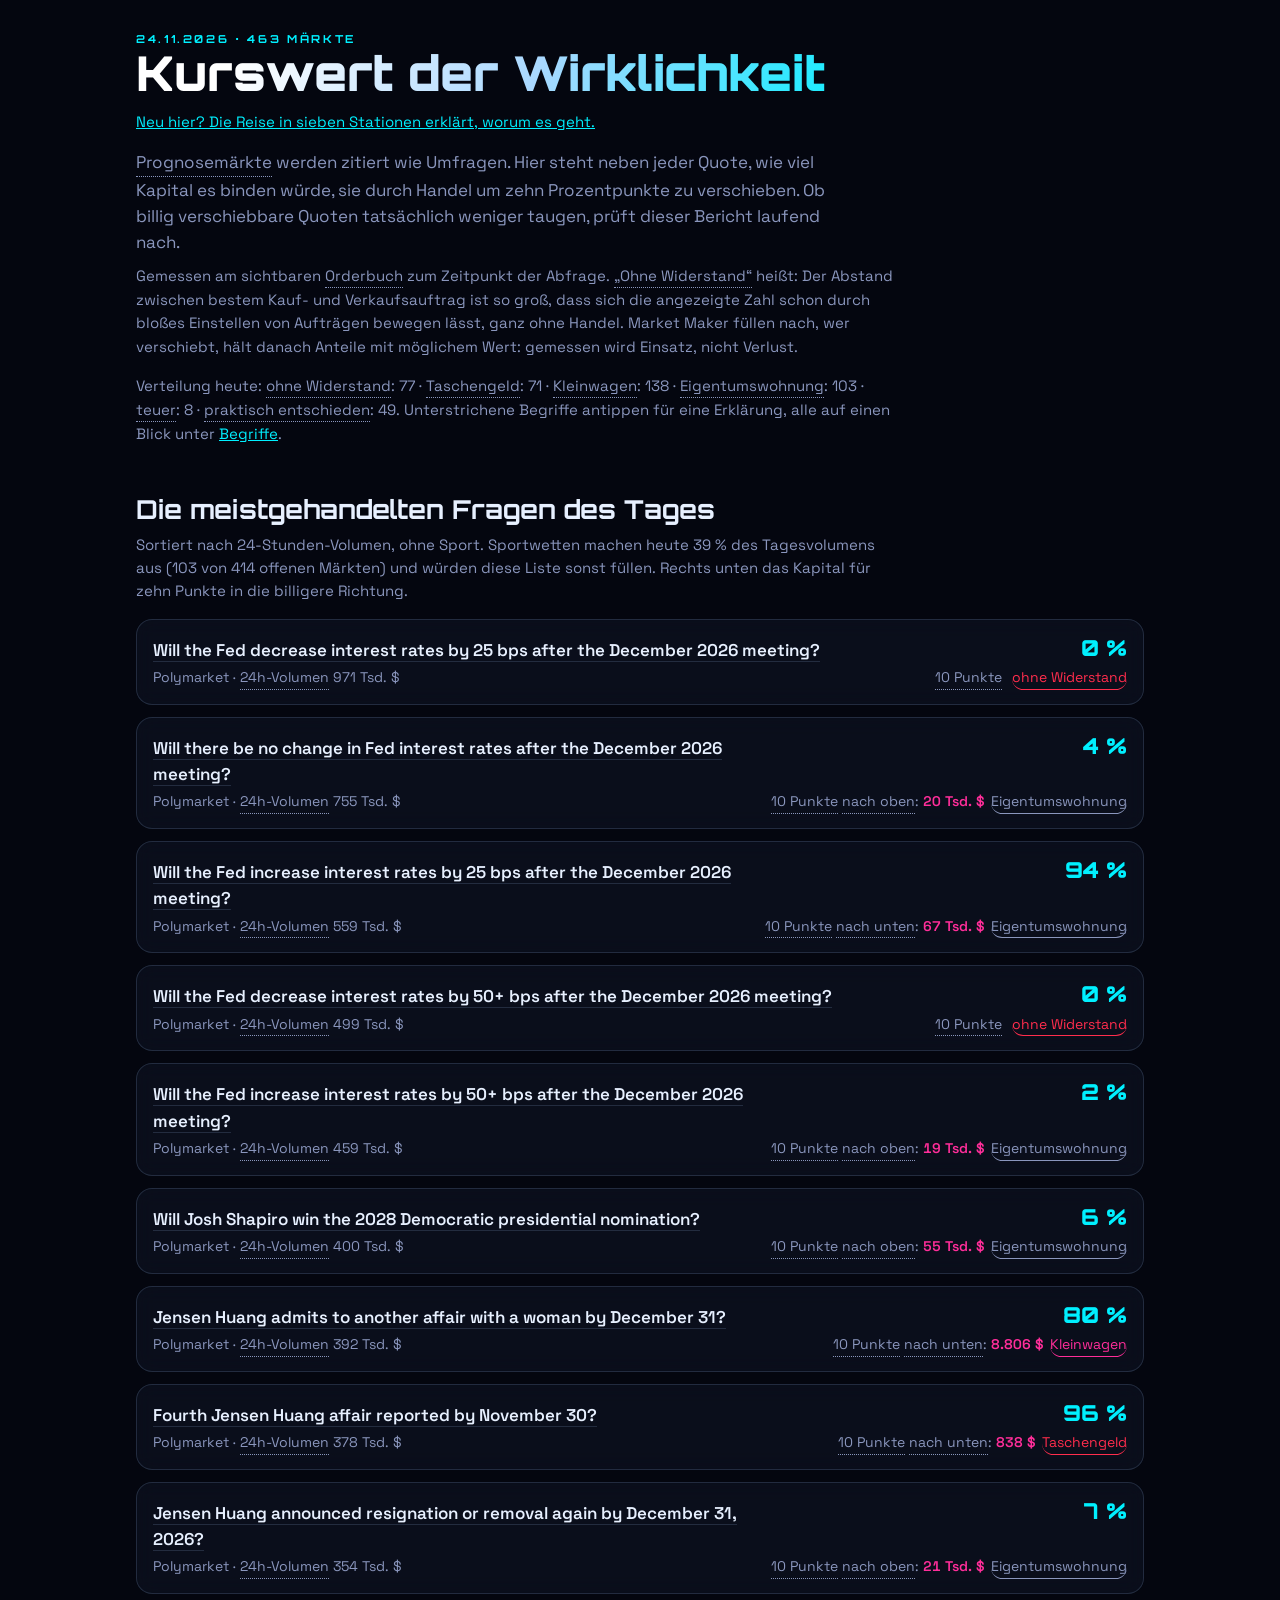
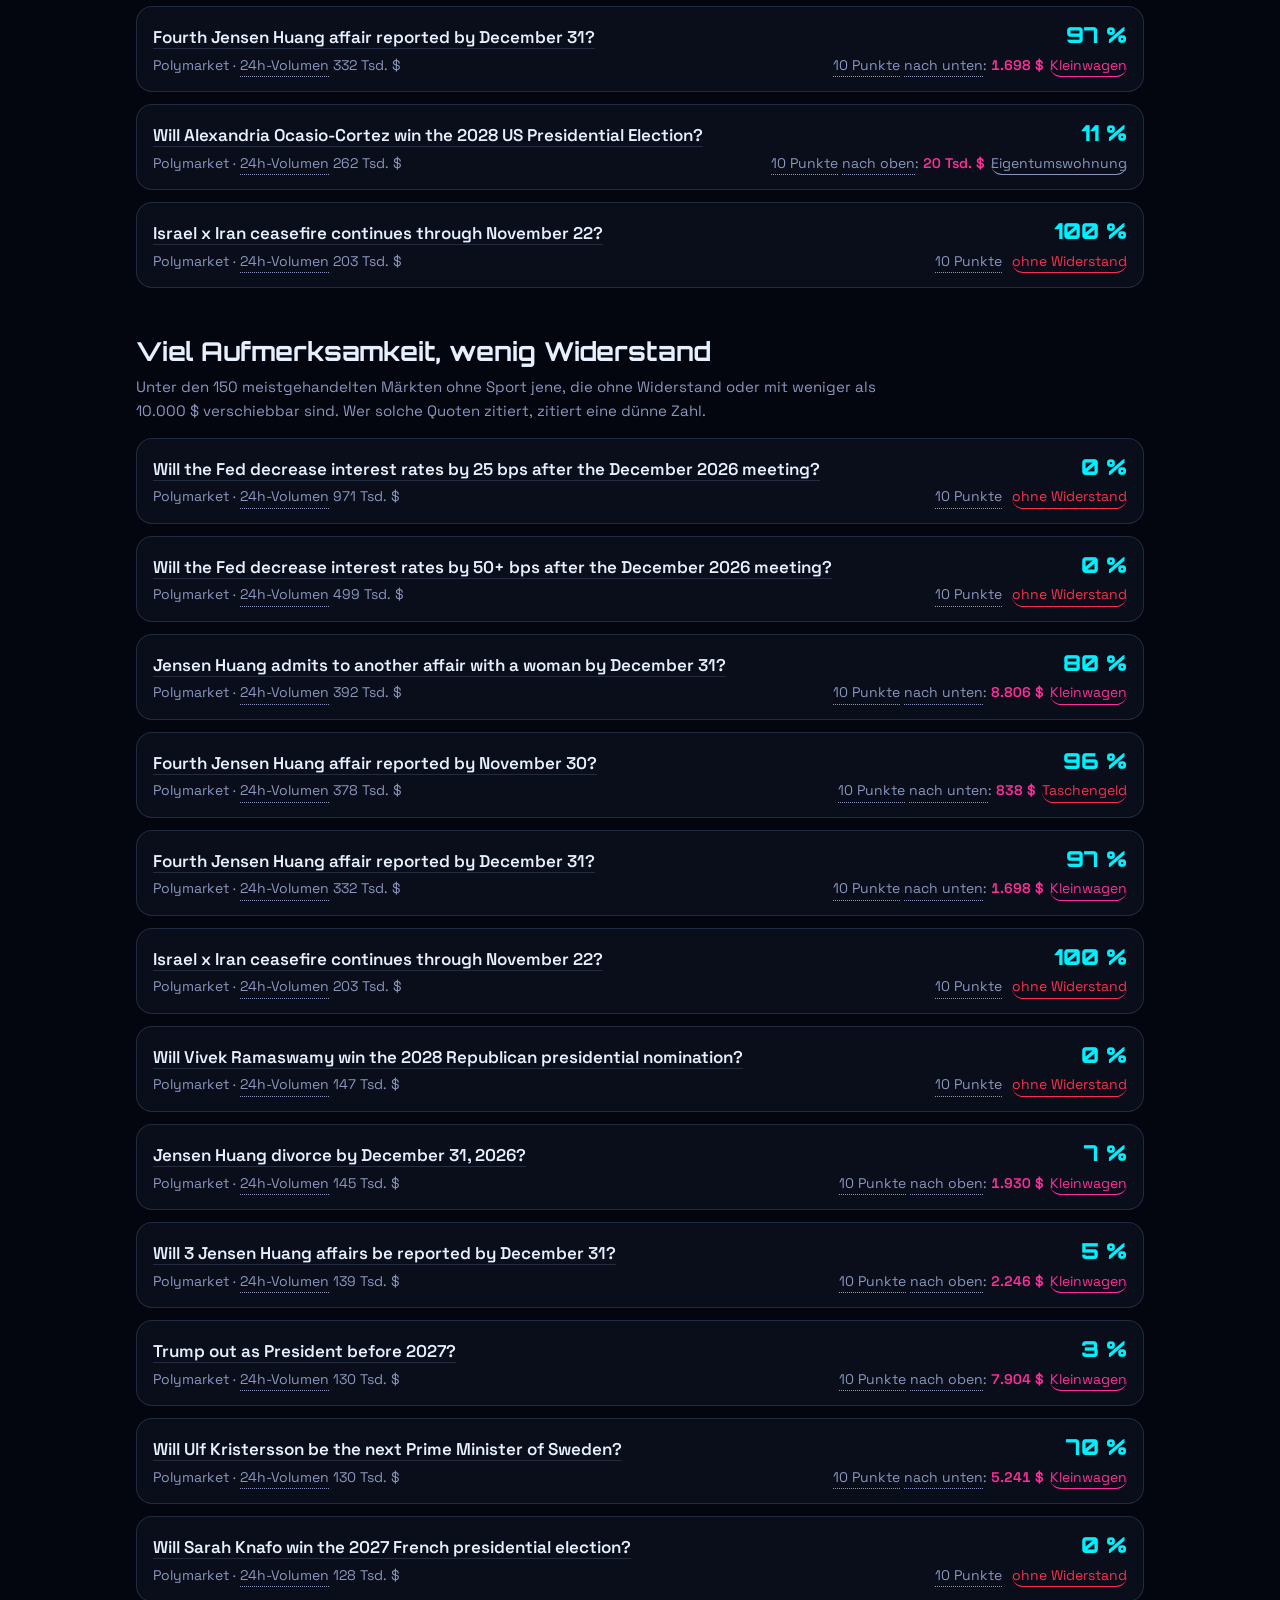
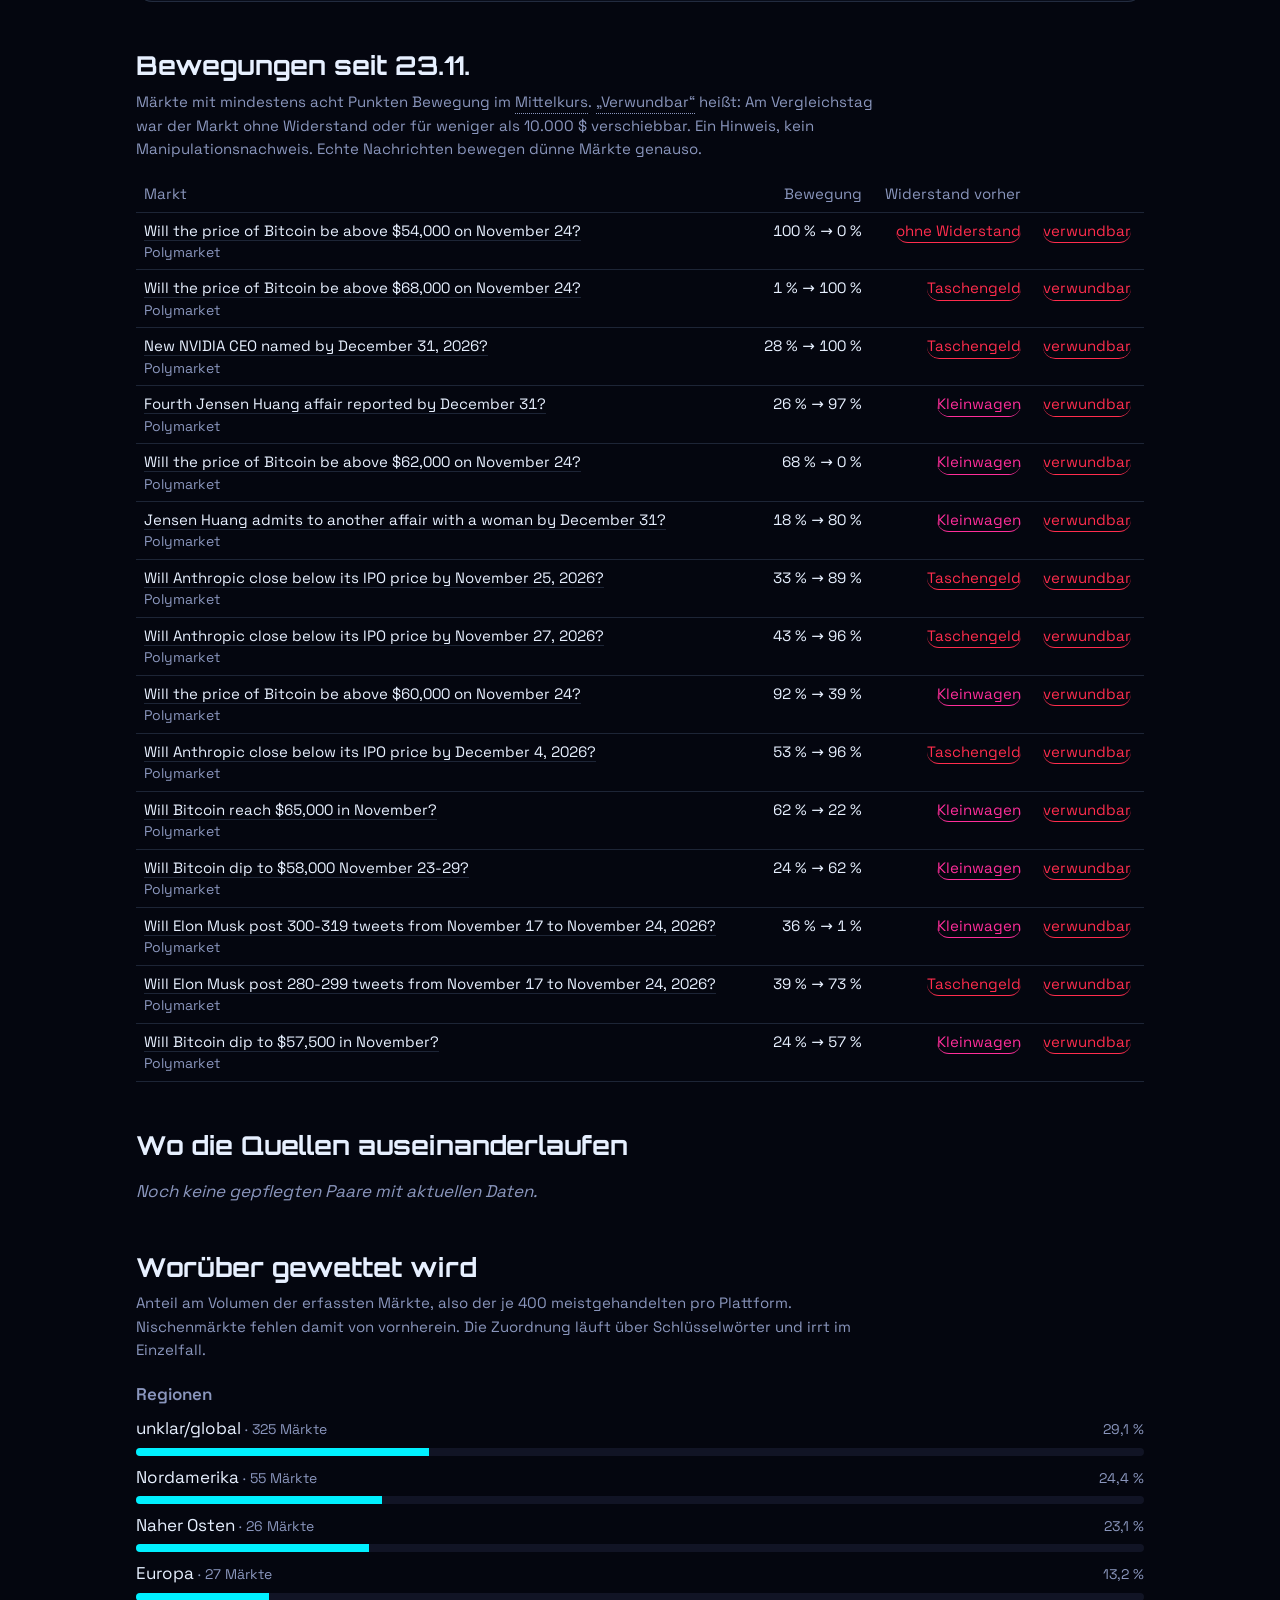
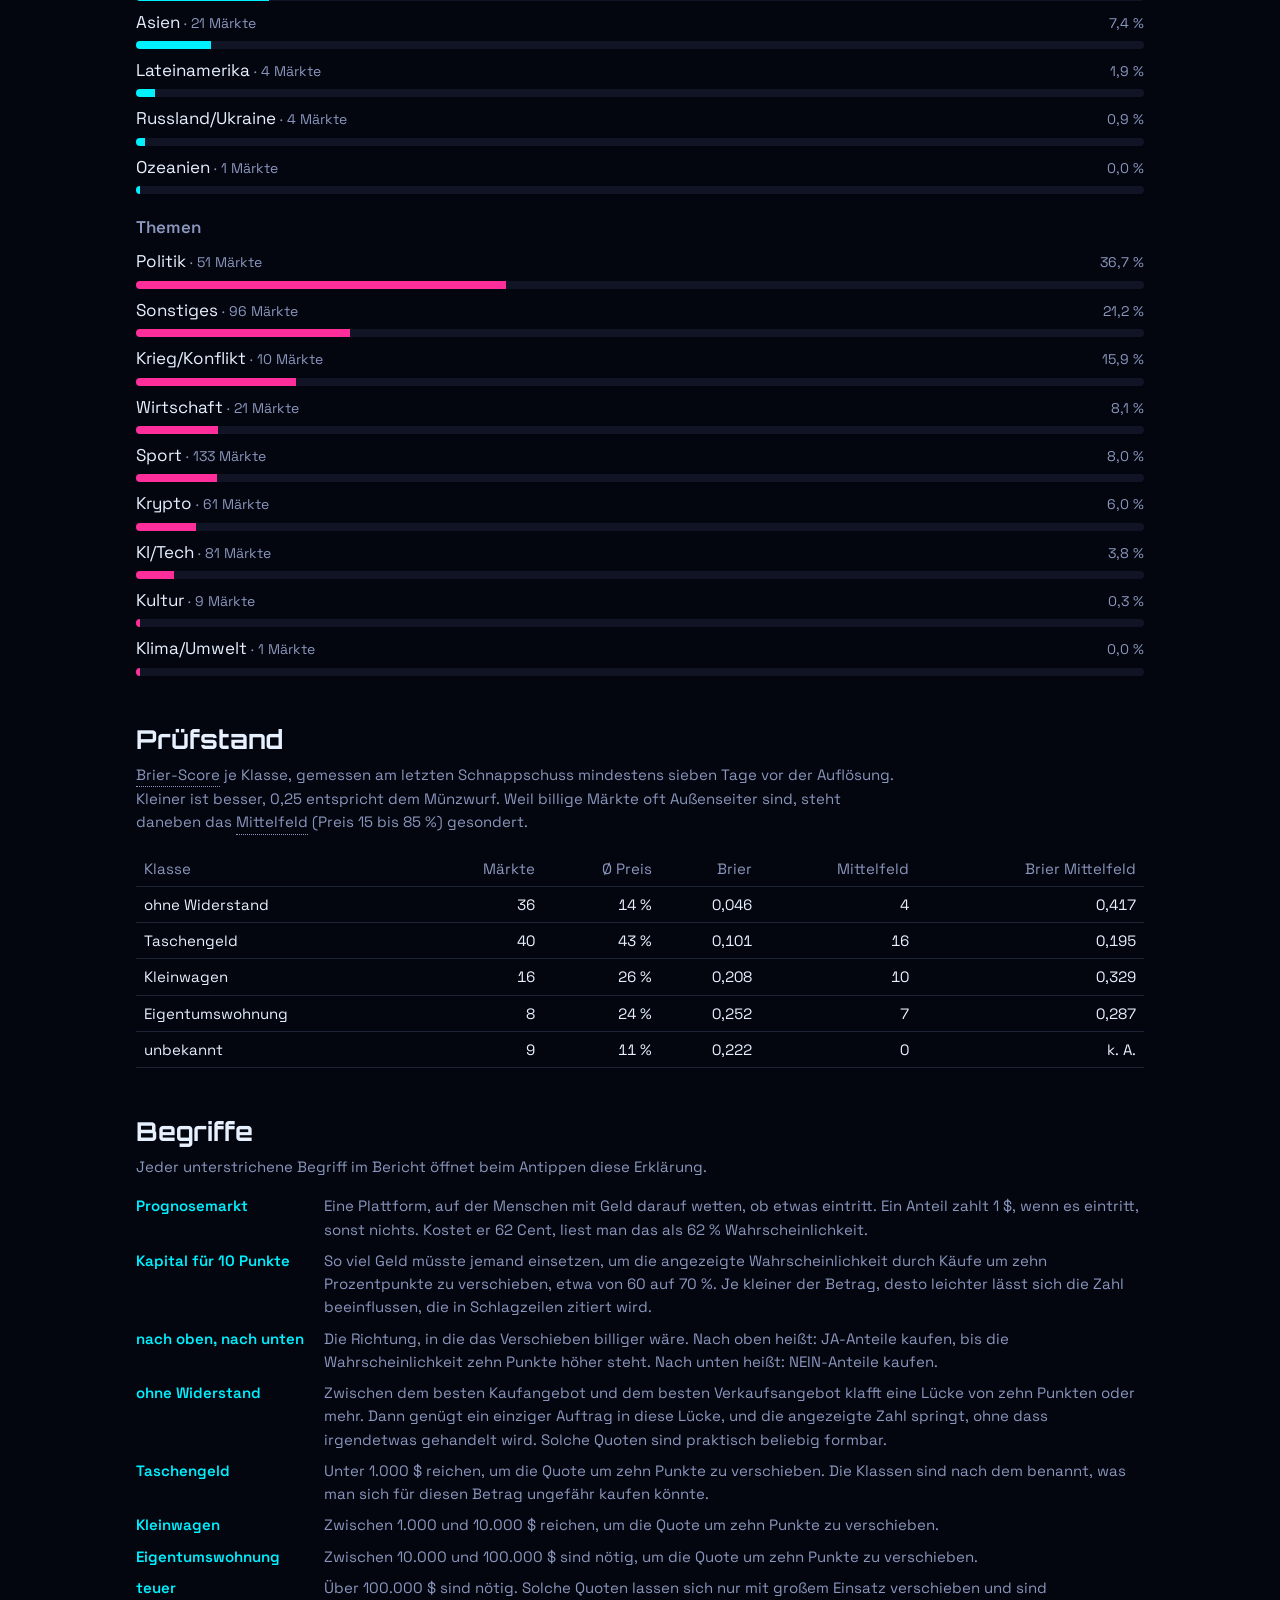
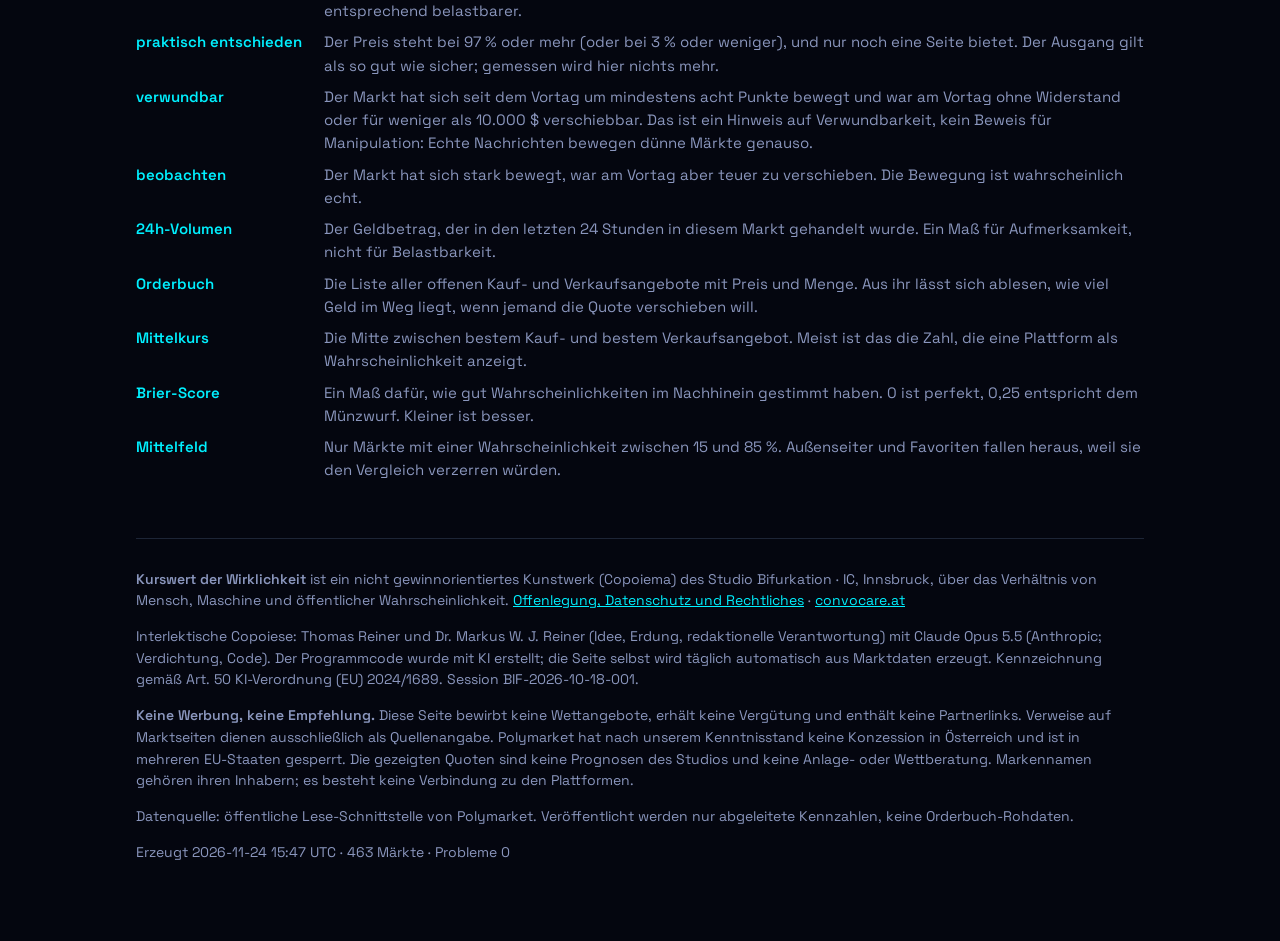
==== commit 0a370c24: "Tageslauf 2026-11-24" ====
--- a/site/heute.html
+++ b/site/heute.html
@@ -59,174 +59,174 @@
 dl.glossary dd{margin:0;color:var(--muted)}
 @media (max-width:560px){h1{font-size:32px}.prob{font-size:19px}dl.glossary{grid-template-columns:1fr}dl.glossary dd{margin-bottom:8px}}
 </style></head><body><main>
-<div class="date">23.11.2026 · 457 Märkte</div>
+<div class="date">24.11.2026 · 463 Märkte</div>
 <h1>Kurswert der Wirklichkeit</h1>
 <p class="note"><a href="index.html" style="color:var(--teal)">Neu hier? Die Reise in sieben Stationen erklärt, worum es geht.</a></p>
 <p class="lead"><button type="button" class="term" popovertarget="g-prognosemarkt">Prognosemärkte</button> werden zitiert wie Umfragen. Hier steht neben jeder Quote, wie viel Kapital es binden würde, sie durch Handel um zehn Prozentpunkte zu verschieben. Ob billig verschiebbare Quoten tatsächlich weniger taugen, prüft dieser Bericht laufend nach.</p>
 <p class="note">Gemessen am sichtbaren <button type="button" class="term" popovertarget="g-orderbuch">Orderbuch</button> zum Zeitpunkt der Abfrage. <button type="button" class="term" popovertarget="g-ohne">„Ohne Widerstand“</button> heißt: Der Abstand zwischen bestem Kauf- und Verkaufsauftrag ist so groß, dass sich die angezeigte Zahl schon durch bloßes Einstellen von Aufträgen bewegen lässt, ganz ohne Handel. Market Maker füllen nach, wer verschiebt, hält danach Anteile mit möglichem Wert: gemessen wird Einsatz, nicht Verlust.</p>
-<p class="note">Verteilung heute: <button type="button" class="term" popovertarget="g-ohne">ohne Widerstand</button>: 79 · <button type="button" class="term" popovertarget="g-taschengeld">Taschengeld</button>: 83 · <button type="button" class="term" popovertarget="g-kleinwagen">Kleinwagen</button>: 143 · <button type="button" class="term" popovertarget="g-wohnung">Eigentumswohnung</button>: 79 · <button type="button" class="term" popovertarget="g-teuer">teuer</button>: 7 · <button type="button" class="term" popovertarget="g-entschieden">praktisch entschieden</button>: 56. Unterstrichene Begriffe antippen für eine Erklärung, alle auf einen Blick unter <a href="#begriffe" style="color:var(--teal)">Begriffe</a>.</p>
+<p class="note">Verteilung heute: <button type="button" class="term" popovertarget="g-ohne">ohne Widerstand</button>: 77 · <button type="button" class="term" popovertarget="g-taschengeld">Taschengeld</button>: 71 · <button type="button" class="term" popovertarget="g-kleinwagen">Kleinwagen</button>: 138 · <button type="button" class="term" popovertarget="g-wohnung">Eigentumswohnung</button>: 103 · <button type="button" class="term" popovertarget="g-teuer">teuer</button>: 8 · <button type="button" class="term" popovertarget="g-entschieden">praktisch entschieden</button>: 49. Unterstrichene Begriffe antippen für eine Erklärung, alle auf einen Blick unter <a href="#begriffe" style="color:var(--teal)">Begriffe</a>.</p>
 <h2>Die meistgehandelten Fragen des Tages</h2>
-<p class="note">Sortiert nach 24-Stunden-Volumen, ohne Sport. Sportwetten machen heute 30 % des Tagesvolumens aus (87 von 401 offenen Märkten) und würden diese Liste sonst füllen. Rechts unten das Kapital für zehn Punkte in die billigere Richtung.</p>
+<p class="note">Sortiert nach 24-Stunden-Volumen, ohne Sport. Sportwetten machen heute 39 % des Tagesvolumens aus (103 von 414 offenen Märkten) und würden diese Liste sonst füllen. Rechts unten das Kapital für zehn Punkte in die billigere Richtung.</p>
 <div class="grid"><div class="card"><div class="row">
-<div class="q"><a href="https://polymarket.com/event/next-ceo-of-nvidia" rel="nofollow noopener noreferrer">Will there be no new be CEO of NVIDIA by December 31, 2028?</a></div>
-<div class="prob">96 %</div>
-<div class="meta">Polymarket · <button type="button" class="term" popovertarget="g-volumen">24h-Volumen</button> 3,3 Mio. $</div>
-<div class="meta right"><button type="button" class="term" popovertarget="g-zehnpunkte">10 Punkte</button> <button type="button" class="term" popovertarget="g-richtung">nach unten</button>: <span class="cost">5.424 $</span><button type="button" class="tier term t-Kleinwagen" popovertarget="g-kleinwagen">Kleinwagen</button></div>
+<div class="q"><a href="https://polymarket.com/event/fed-decision-in-december-20260729232808632" rel="nofollow noopener noreferrer">Will the Fed decrease interest rates by 25 bps after the December 2026 meeting?</a></div>
+<div class="prob">0 %</div>
+<div class="meta">Polymarket · <button type="button" class="term" popovertarget="g-volumen">24h-Volumen</button> 971 Tsd. $</div>
+<div class="meta right"><button type="button" class="term" popovertarget="g-zehnpunkte">10 Punkte</button> <button type="button" class="tier term t-ohne" popovertarget="g-ohne">ohne Widerstand</button></div>
+</div></div><div class="card"><div class="row">
+<div class="q"><a href="https://polymarket.com/event/fed-decision-in-december-20260729232808632" rel="nofollow noopener noreferrer">Will there be no change in Fed interest rates after the December 2026 meeting?</a></div>
+<div class="prob">4 %</div>
+<div class="meta">Polymarket · <button type="button" class="term" popovertarget="g-volumen">24h-Volumen</button> 755 Tsd. $</div>
+<div class="meta right"><button type="button" class="term" popovertarget="g-zehnpunkte">10 Punkte</button> <button type="button" class="term" popovertarget="g-richtung">nach oben</button>: <span class="cost">20 Tsd. $</span><button type="button" class="tier term t-Eigentumswohnung" popovertarget="g-wohnung">Eigentumswohnung</button></div>
 </div></div><div class="card"><div class="row">
 <div class="q"><a href="https://polymarket.com/event/fed-decision-in-december-20260729232808632" rel="nofollow noopener noreferrer">Will the Fed increase interest rates by 25 bps after the December 2026 meeting?</a></div>
 <div class="prob">94 %</div>
-<div class="meta">Polymarket · <button type="button" class="term" popovertarget="g-volumen">24h-Volumen</button> 761 Tsd. $</div>
-<div class="meta right"><button type="button" class="term" popovertarget="g-zehnpunkte">10 Punkte</button> <button type="button" class="term" popovertarget="g-richtung">nach unten</button>: <span class="cost">55 Tsd. $</span><button type="button" class="tier term t-Eigentumswohnung" popovertarget="g-wohnung">Eigentumswohnung</button></div>
-</div></div><div class="card"><div class="row">
-<div class="q"><a href="https://polymarket.com/event/fed-decision-in-december-20260729232808632" rel="nofollow noopener noreferrer">Will there be no change in Fed interest rates after the December 2026 meeting?</a></div>
-<div class="prob">3 %</div>
-<div class="meta">Polymarket · <button type="button" class="term" popovertarget="g-volumen">24h-Volumen</button> 670 Tsd. $</div>
-<div class="meta right"><button type="button" class="term" popovertarget="g-zehnpunkte">10 Punkte</button> <button type="button" class="term" popovertarget="g-richtung">nach oben</button>: <span class="cost">15 Tsd. $</span><button type="button" class="tier term t-Eigentumswohnung" popovertarget="g-wohnung">Eigentumswohnung</button></div>
+<div class="meta">Polymarket · <button type="button" class="term" popovertarget="g-volumen">24h-Volumen</button> 559 Tsd. $</div>
+<div class="meta right"><button type="button" class="term" popovertarget="g-zehnpunkte">10 Punkte</button> <button type="button" class="term" popovertarget="g-richtung">nach unten</button>: <span class="cost">67 Tsd. $</span><button type="button" class="tier term t-Eigentumswohnung" popovertarget="g-wohnung">Eigentumswohnung</button></div>
+</div></div><div class="card"><div class="row">
+<div class="q"><a href="https://polymarket.com/event/fed-decision-in-december-20260729232808632" rel="nofollow noopener noreferrer">Will the Fed decrease interest rates by 50+ bps after the December 2026 meeting?</a></div>
+<div class="prob">0 %</div>
+<div class="meta">Polymarket · <button type="button" class="term" popovertarget="g-volumen">24h-Volumen</button> 499 Tsd. $</div>
+<div class="meta right"><button type="button" class="term" popovertarget="g-zehnpunkte">10 Punkte</button> <button type="button" class="tier term t-ohne" popovertarget="g-ohne">ohne Widerstand</button></div>
 </div></div><div class="card"><div class="row">
 <div class="q"><a href="https://polymarket.com/event/fed-decision-in-december-20260729232808632" rel="nofollow noopener noreferrer">Will the Fed increase interest rates by 50+ bps after the December 2026 meeting?</a></div>
-<div class="prob">4 %</div>
-<div class="meta">Polymarket · <button type="button" class="term" popovertarget="g-volumen">24h-Volumen</button> 576 Tsd. $</div>
-<div class="meta right"><button type="button" class="term" popovertarget="g-zehnpunkte">10 Punkte</button> <button type="button" class="term" popovertarget="g-richtung">nach oben</button>: <span class="cost">16 Tsd. $</span><button type="button" class="tier term t-Eigentumswohnung" popovertarget="g-wohnung">Eigentumswohnung</button></div>
+<div class="prob">2 %</div>
+<div class="meta">Polymarket · <button type="button" class="term" popovertarget="g-volumen">24h-Volumen</button> 459 Tsd. $</div>
+<div class="meta right"><button type="button" class="term" popovertarget="g-zehnpunkte">10 Punkte</button> <button type="button" class="term" popovertarget="g-richtung">nach oben</button>: <span class="cost">19 Tsd. $</span><button type="button" class="tier term t-Eigentumswohnung" popovertarget="g-wohnung">Eigentumswohnung</button></div>
+</div></div><div class="card"><div class="row">
+<div class="q"><a href="https://polymarket.com/event/democratic-presidential-nominee-2028" rel="nofollow noopener noreferrer">Will Josh Shapiro win the 2028 Democratic presidential nomination?</a></div>
+<div class="prob">6 %</div>
+<div class="meta">Polymarket · <button type="button" class="term" popovertarget="g-volumen">24h-Volumen</button> 400 Tsd. $</div>
+<div class="meta right"><button type="button" class="term" popovertarget="g-zehnpunkte">10 Punkte</button> <button type="button" class="term" popovertarget="g-richtung">nach oben</button>: <span class="cost">55 Tsd. $</span><button type="button" class="tier term t-Eigentumswohnung" popovertarget="g-wohnung">Eigentumswohnung</button></div>
+</div></div><div class="card"><div class="row">
+<div class="q"><a href="https://polymarket.com/event/jensen-huang-admits-to-another-affair-by-december-31" rel="nofollow noopener noreferrer">Jensen Huang admits to another affair with a woman by December 31?</a></div>
+<div class="prob">80 %</div>
+<div class="meta">Polymarket · <button type="button" class="term" popovertarget="g-volumen">24h-Volumen</button> 392 Tsd. $</div>
+<div class="meta right"><button type="button" class="term" popovertarget="g-zehnpunkte">10 Punkte</button> <button type="button" class="term" popovertarget="g-richtung">nach unten</button>: <span class="cost">8.806 $</span><button type="button" class="tier term t-Kleinwagen" popovertarget="g-kleinwagen">Kleinwagen</button></div>
+</div></div><div class="card"><div class="row">
+<div class="q"><a href="https://polymarket.com/event/fourth-jensen-huang-affair-reported-by-december-31" rel="nofollow noopener noreferrer">Fourth Jensen Huang affair reported by November 30?</a></div>
+<div class="prob">96 %</div>
+<div class="meta">Polymarket · <button type="button" class="term" popovertarget="g-volumen">24h-Volumen</button> 378 Tsd. $</div>
+<div class="meta right"><button type="button" class="term" popovertarget="g-zehnpunkte">10 Punkte</button> <button type="button" class="term" popovertarget="g-richtung">nach unten</button>: <span class="cost">838 $</span><button type="button" class="tier term t-Taschengeld" popovertarget="g-taschengeld">Taschengeld</button></div>
+</div></div><div class="card"><div class="row">
+<div class="q"><a href="https://polymarket.com/event/jensen-huang-out-as-nvidia-ceo-again-byptptpt" rel="nofollow noopener noreferrer">Jensen Huang announced resignation or removal again by December 31, 2026?</a></div>
+<div class="prob">7 %</div>
+<div class="meta">Polymarket · <button type="button" class="term" popovertarget="g-volumen">24h-Volumen</button> 354 Tsd. $</div>
+<div class="meta right"><button type="button" class="term" popovertarget="g-zehnpunkte">10 Punkte</button> <button type="button" class="term" popovertarget="g-richtung">nach oben</button>: <span class="cost">21 Tsd. $</span><button type="button" class="tier term t-Eigentumswohnung" popovertarget="g-wohnung">Eigentumswohnung</button></div>
+</div></div><div class="card"><div class="row">
+<div class="q"><a href="https://polymarket.com/event/fourth-jensen-huang-affair-reported-by-december-31" rel="nofollow noopener noreferrer">Fourth Jensen Huang affair reported by December 31?</a></div>
+<div class="prob">97 %</div>
+<div class="meta">Polymarket · <button type="button" class="term" popovertarget="g-volumen">24h-Volumen</button> 332 Tsd. $</div>
+<div class="meta right"><button type="button" class="term" popovertarget="g-zehnpunkte">10 Punkte</button> <button type="button" class="term" popovertarget="g-richtung">nach unten</button>: <span class="cost">1.698 $</span><button type="button" class="tier term t-Kleinwagen" popovertarget="g-kleinwagen">Kleinwagen</button></div>
+</div></div><div class="card"><div class="row">
+<div class="q"><a href="https://polymarket.com/event/presidential-election-winner-2028" rel="nofollow noopener noreferrer">Will Alexandria Ocasio-Cortez win the 2028 US Presidential Election?</a></div>
+<div class="prob">11 %</div>
+<div class="meta">Polymarket · <button type="button" class="term" popovertarget="g-volumen">24h-Volumen</button> 262 Tsd. $</div>
+<div class="meta right"><button type="button" class="term" popovertarget="g-zehnpunkte">10 Punkte</button> <button type="button" class="term" popovertarget="g-richtung">nach oben</button>: <span class="cost">20 Tsd. $</span><button type="button" class="tier term t-Eigentumswohnung" popovertarget="g-wohnung">Eigentumswohnung</button></div>
 </div></div><div class="card"><div class="row">
 <div class="q"><a href="https://polymarket.com/event/israel-x-iran-ceasefire-continues-throughptptpt-20260716224448963" rel="nofollow noopener noreferrer">Israel x Iran ceasefire continues through November 22?</a></div>
-<div class="prob">99 %</div>
-<div class="meta">Polymarket · <button type="button" class="term" popovertarget="g-volumen">24h-Volumen</button> 400 Tsd. $</div>
-<div class="meta right"><button type="button" class="term" popovertarget="g-zehnpunkte">10 Punkte</button> <button type="button" class="tier term t-ohne" popovertarget="g-ohne">ohne Widerstand</button></div>
-</div></div><div class="card"><div class="row">
-<div class="q"><a href="https://polymarket.com/event/republican-presidential-nominee-2028" rel="nofollow noopener noreferrer">Will Nikki Haley win the 2028 Republican presidential nomination?</a></div>
-<div class="prob">1 %</div>
-<div class="meta">Polymarket · <button type="button" class="term" popovertarget="g-volumen">24h-Volumen</button> 300 Tsd. $</div>
-<div class="meta right"><button type="button" class="term" popovertarget="g-zehnpunkte">10 Punkte</button> <button type="button" class="tier term t-ohne" popovertarget="g-ohne">ohne Widerstand</button></div>
-</div></div><div class="card"><div class="row">
-<div class="q"><a href="https://polymarket.com/event/fed-decision-in-december-20260729232808632" rel="nofollow noopener noreferrer">Will the Fed decrease interest rates by 25 bps after the December 2026 meeting?</a></div>
-<div class="prob">0 %</div>
-<div class="meta">Polymarket · <button type="button" class="term" popovertarget="g-volumen">24h-Volumen</button> 286 Tsd. $</div>
-<div class="meta right"><button type="button" class="term" popovertarget="g-zehnpunkte">10 Punkte</button> <button type="button" class="tier term t-ohne" popovertarget="g-ohne">ohne Widerstand</button></div>
-</div></div><div class="card"><div class="row">
-<div class="q"><a href="https://polymarket.com/event/will-the-us-invade-iran-before-2027" rel="nofollow noopener noreferrer">Will the U.S. invade Iran before 2027?</a></div>
-<div class="prob">6 %</div>
-<div class="meta">Polymarket · <button type="button" class="term" popovertarget="g-volumen">24h-Volumen</button> 222 Tsd. $</div>
-<div class="meta right"><button type="button" class="term" popovertarget="g-zehnpunkte">10 Punkte</button> <button type="button" class="term" popovertarget="g-richtung">nach oben</button>: <span class="cost">13 Tsd. $</span><button type="button" class="tier term t-Eigentumswohnung" popovertarget="g-wohnung">Eigentumswohnung</button></div>
-</div></div><div class="card"><div class="row">
-<div class="q"><a href="https://polymarket.com/event/next-french-presidential-election" rel="nofollow noopener noreferrer">Will David Lisnard win the 2027 French presidential election?</a></div>
-<div class="prob">22 %</div>
-<div class="meta">Polymarket · <button type="button" class="term" popovertarget="g-volumen">24h-Volumen</button> 208 Tsd. $</div>
-<div class="meta right"><button type="button" class="term" popovertarget="g-zehnpunkte">10 Punkte</button> <button type="button" class="term" popovertarget="g-richtung">nach oben</button>: <span class="cost">82 Tsd. $</span><button type="button" class="tier term t-Eigentumswohnung" popovertarget="g-wohnung">Eigentumswohnung</button></div>
-</div></div><div class="card"><div class="row">
-<div class="q"><a href="https://polymarket.com/event/bitcoin-above-on-november-23-2026" rel="nofollow noopener noreferrer">Will the price of Bitcoin be above $64,000 on November 23?</a></div>
-<div class="prob">3 %</div>
-<div class="meta">Polymarket · <button type="button" class="term" popovertarget="g-volumen">24h-Volumen</button> 199 Tsd. $</div>
-<div class="meta right"><button type="button" class="term" popovertarget="g-zehnpunkte">10 Punkte</button> <button type="button" class="term" popovertarget="g-richtung">nach oben</button>: <span class="cost">366 $</span><button type="button" class="tier term t-Taschengeld" popovertarget="g-taschengeld">Taschengeld</button></div>
-</div></div><div class="card"><div class="row">
-<div class="q"><a href="https://polymarket.com/event/who-will-be-the-next-prime-minister-of-israel-after-the-next-election" rel="nofollow noopener noreferrer">Will Gadi Eizenkot be the next Prime Minister of Israel?</a></div>
-<div class="prob">61 %</div>
-<div class="meta">Polymarket · <button type="button" class="term" popovertarget="g-volumen">24h-Volumen</button> 180 Tsd. $</div>
-<div class="meta right"><button type="button" class="term" popovertarget="g-zehnpunkte">10 Punkte</button> <button type="button" class="term" popovertarget="g-richtung">nach oben</button>: <span class="cost">34 Tsd. $</span><button type="button" class="tier term t-Eigentumswohnung" popovertarget="g-wohnung">Eigentumswohnung</button></div>
-</div></div><div class="card"><div class="row">
-<div class="q"><a href="https://polymarket.com/event/israel-x-iran-ceasefire-continues-throughptptpt-20260716224448963" rel="nofollow noopener noreferrer">Israel x Iran ceasefire continues through November 30?</a></div>
-<div class="prob">92 %</div>
-<div class="meta">Polymarket · <button type="button" class="term" popovertarget="g-volumen">24h-Volumen</button> 168 Tsd. $</div>
-<div class="meta right"><button type="button" class="term" popovertarget="g-zehnpunkte">10 Punkte</button> <button type="button" class="term" popovertarget="g-richtung">nach unten</button>: <span class="cost">2.718 $</span><button type="button" class="tier term t-Kleinwagen" popovertarget="g-kleinwagen">Kleinwagen</button></div>
+<div class="prob">100 %</div>
+<div class="meta">Polymarket · <button type="button" class="term" popovertarget="g-volumen">24h-Volumen</button> 203 Tsd. $</div>
+<div class="meta right"><button type="button" class="term" popovertarget="g-zehnpunkte">10 Punkte</button> <button type="button" class="tier term t-ohne" popovertarget="g-ohne">ohne Widerstand</button></div>
 </div></div></div>
 <h2>Viel Aufmerksamkeit, wenig Widerstand</h2>
 <p class="note">Unter den 150 meistgehandelten Märkten ohne Sport jene, die ohne Widerstand oder mit weniger als 10.000 $ verschiebbar sind. Wer solche Quoten zitiert, zitiert eine dünne Zahl.</p>
 <div class="grid"><div class="card"><div class="row">
-<div class="q"><a href="https://polymarket.com/event/next-ceo-of-nvidia" rel="nofollow noopener noreferrer">Will there be no new be CEO of NVIDIA by December 31, 2028?</a></div>
+<div class="q"><a href="https://polymarket.com/event/fed-decision-in-december-20260729232808632" rel="nofollow noopener noreferrer">Will the Fed decrease interest rates by 25 bps after the December 2026 meeting?</a></div>
+<div class="prob">0 %</div>
+<div class="meta">Polymarket · <button type="button" class="term" popovertarget="g-volumen">24h-Volumen</button> 971 Tsd. $</div>
+<div class="meta right"><button type="button" class="term" popovertarget="g-zehnpunkte">10 Punkte</button> <button type="button" class="tier term t-ohne" popovertarget="g-ohne">ohne Widerstand</button></div>
+</div></div><div class="card"><div class="row">
+<div class="q"><a href="https://polymarket.com/event/fed-decision-in-december-20260729232808632" rel="nofollow noopener noreferrer">Will the Fed decrease interest rates by 50+ bps after the December 2026 meeting?</a></div>
+<div class="prob">0 %</div>
+<div class="meta">Polymarket · <button type="button" class="term" popovertarget="g-volumen">24h-Volumen</button> 499 Tsd. $</div>
+<div class="meta right"><button type="button" class="term" popovertarget="g-zehnpunkte">10 Punkte</button> <button type="button" class="tier term t-ohne" popovertarget="g-ohne">ohne Widerstand</button></div>
+</div></div><div class="card"><div class="row">
+<div class="q"><a href="https://polymarket.com/event/jensen-huang-admits-to-another-affair-by-december-31" rel="nofollow noopener noreferrer">Jensen Huang admits to another affair with a woman by December 31?</a></div>
+<div class="prob">80 %</div>
+<div class="meta">Polymarket · <button type="button" class="term" popovertarget="g-volumen">24h-Volumen</button> 392 Tsd. $</div>
+<div class="meta right"><button type="button" class="term" popovertarget="g-zehnpunkte">10 Punkte</button> <button type="button" class="term" popovertarget="g-richtung">nach unten</button>: <span class="cost">8.806 $</span><button type="button" class="tier term t-Kleinwagen" popovertarget="g-kleinwagen">Kleinwagen</button></div>
+</div></div><div class="card"><div class="row">
+<div class="q"><a href="https://polymarket.com/event/fourth-jensen-huang-affair-reported-by-december-31" rel="nofollow noopener noreferrer">Fourth Jensen Huang affair reported by November 30?</a></div>
 <div class="prob">96 %</div>
-<div class="meta">Polymarket · <button type="button" class="term" popovertarget="g-volumen">24h-Volumen</button> 3,3 Mio. $</div>
-<div class="meta right"><button type="button" class="term" popovertarget="g-zehnpunkte">10 Punkte</button> <button type="button" class="term" popovertarget="g-richtung">nach unten</button>: <span class="cost">5.424 $</span><button type="button" class="tier term t-Kleinwagen" popovertarget="g-kleinwagen">Kleinwagen</button></div>
+<div class="meta">Polymarket · <button type="button" class="term" popovertarget="g-volumen">24h-Volumen</button> 378 Tsd. $</div>
+<div class="meta right"><button type="button" class="term" popovertarget="g-zehnpunkte">10 Punkte</button> <button type="button" class="term" popovertarget="g-richtung">nach unten</button>: <span class="cost">838 $</span><button type="button" class="tier term t-Taschengeld" popovertarget="g-taschengeld">Taschengeld</button></div>
+</div></div><div class="card"><div class="row">
+<div class="q"><a href="https://polymarket.com/event/fourth-jensen-huang-affair-reported-by-december-31" rel="nofollow noopener noreferrer">Fourth Jensen Huang affair reported by December 31?</a></div>
+<div class="prob">97 %</div>
+<div class="meta">Polymarket · <button type="button" class="term" popovertarget="g-volumen">24h-Volumen</button> 332 Tsd. $</div>
+<div class="meta right"><button type="button" class="term" popovertarget="g-zehnpunkte">10 Punkte</button> <button type="button" class="term" popovertarget="g-richtung">nach unten</button>: <span class="cost">1.698 $</span><button type="button" class="tier term t-Kleinwagen" popovertarget="g-kleinwagen">Kleinwagen</button></div>
 </div></div><div class="card"><div class="row">
 <div class="q"><a href="https://polymarket.com/event/israel-x-iran-ceasefire-continues-throughptptpt-20260716224448963" rel="nofollow noopener noreferrer">Israel x Iran ceasefire continues through November 22?</a></div>
-<div class="prob">99 %</div>
-<div class="meta">Polymarket · <button type="button" class="term" popovertarget="g-volumen">24h-Volumen</button> 400 Tsd. $</div>
-<div class="meta right"><button type="button" class="term" popovertarget="g-zehnpunkte">10 Punkte</button> <button type="button" class="tier term t-ohne" popovertarget="g-ohne">ohne Widerstand</button></div>
-</div></div><div class="card"><div class="row">
-<div class="q"><a href="https://polymarket.com/event/republican-presidential-nominee-2028" rel="nofollow noopener noreferrer">Will Nikki Haley win the 2028 Republican presidential nomination?</a></div>
-<div class="prob">1 %</div>
-<div class="meta">Polymarket · <button type="button" class="term" popovertarget="g-volumen">24h-Volumen</button> 300 Tsd. $</div>
-<div class="meta right"><button type="button" class="term" popovertarget="g-zehnpunkte">10 Punkte</button> <button type="button" class="tier term t-ohne" popovertarget="g-ohne">ohne Widerstand</button></div>
-</div></div><div class="card"><div class="row">
-<div class="q"><a href="https://polymarket.com/event/fed-decision-in-december-20260729232808632" rel="nofollow noopener noreferrer">Will the Fed decrease interest rates by 25 bps after the December 2026 meeting?</a></div>
-<div class="prob">0 %</div>
-<div class="meta">Polymarket · <button type="button" class="term" popovertarget="g-volumen">24h-Volumen</button> 286 Tsd. $</div>
-<div class="meta right"><button type="button" class="term" popovertarget="g-zehnpunkte">10 Punkte</button> <button type="button" class="tier term t-ohne" popovertarget="g-ohne">ohne Widerstand</button></div>
-</div></div><div class="card"><div class="row">
-<div class="q"><a href="https://polymarket.com/event/bitcoin-above-on-november-23-2026" rel="nofollow noopener noreferrer">Will the price of Bitcoin be above $64,000 on November 23?</a></div>
+<div class="prob">100 %</div>
+<div class="meta">Polymarket · <button type="button" class="term" popovertarget="g-volumen">24h-Volumen</button> 203 Tsd. $</div>
+<div class="meta right"><button type="button" class="term" popovertarget="g-zehnpunkte">10 Punkte</button> <button type="button" class="tier term t-ohne" popovertarget="g-ohne">ohne Widerstand</button></div>
+</div></div><div class="card"><div class="row">
+<div class="q"><a href="https://polymarket.com/event/republican-presidential-nominee-2028" rel="nofollow noopener noreferrer">Will Vivek Ramaswamy win the 2028 Republican presidential nomination?</a></div>
+<div class="prob">0 %</div>
+<div class="meta">Polymarket · <button type="button" class="term" popovertarget="g-volumen">24h-Volumen</button> 147 Tsd. $</div>
+<div class="meta right"><button type="button" class="term" popovertarget="g-zehnpunkte">10 Punkte</button> <button type="button" class="tier term t-ohne" popovertarget="g-ohne">ohne Widerstand</button></div>
+</div></div><div class="card"><div class="row">
+<div class="q"><a href="https://polymarket.com/event/jensen-huang-divorce-in-2026" rel="nofollow noopener noreferrer">Jensen Huang divorce by December 31, 2026?</a></div>
+<div class="prob">7 %</div>
+<div class="meta">Polymarket · <button type="button" class="term" popovertarget="g-volumen">24h-Volumen</button> 145 Tsd. $</div>
+<div class="meta right"><button type="button" class="term" popovertarget="g-zehnpunkte">10 Punkte</button> <button type="button" class="term" popovertarget="g-richtung">nach oben</button>: <span class="cost">1.930 $</span><button type="button" class="tier term t-Kleinwagen" popovertarget="g-kleinwagen">Kleinwagen</button></div>
+</div></div><div class="card"><div class="row">
+<div class="q"><a href="https://polymarket.com/event/how-many-jensen-huang-affairs-will-be-reported-by-december-31" rel="nofollow noopener noreferrer">Will 3 Jensen Huang affairs be reported by December 31?</a></div>
+<div class="prob">5 %</div>
+<div class="meta">Polymarket · <button type="button" class="term" popovertarget="g-volumen">24h-Volumen</button> 139 Tsd. $</div>
+<div class="meta right"><button type="button" class="term" popovertarget="g-zehnpunkte">10 Punkte</button> <button type="button" class="term" popovertarget="g-richtung">nach oben</button>: <span class="cost">2.246 $</span><button type="button" class="tier term t-Kleinwagen" popovertarget="g-kleinwagen">Kleinwagen</button></div>
+</div></div><div class="card"><div class="row">
+<div class="q"><a href="https://polymarket.com/event/trump-out-as-president-before-2027" rel="nofollow noopener noreferrer">Trump out as President before 2027?</a></div>
 <div class="prob">3 %</div>
-<div class="meta">Polymarket · <button type="button" class="term" popovertarget="g-volumen">24h-Volumen</button> 199 Tsd. $</div>
-<div class="meta right"><button type="button" class="term" popovertarget="g-zehnpunkte">10 Punkte</button> <button type="button" class="term" popovertarget="g-richtung">nach oben</button>: <span class="cost">366 $</span><button type="button" class="tier term t-Taschengeld" popovertarget="g-taschengeld">Taschengeld</button></div>
-</div></div><div class="card"><div class="row">
-<div class="q"><a href="https://polymarket.com/event/israel-x-iran-ceasefire-continues-throughptptpt-20260716224448963" rel="nofollow noopener noreferrer">Israel x Iran ceasefire continues through November 30?</a></div>
-<div class="prob">92 %</div>
-<div class="meta">Polymarket · <button type="button" class="term" popovertarget="g-volumen">24h-Volumen</button> 168 Tsd. $</div>
-<div class="meta right"><button type="button" class="term" popovertarget="g-zehnpunkte">10 Punkte</button> <button type="button" class="term" popovertarget="g-richtung">nach unten</button>: <span class="cost">2.718 $</span><button type="button" class="tier term t-Kleinwagen" popovertarget="g-kleinwagen">Kleinwagen</button></div>
-</div></div><div class="card"><div class="row">
-<div class="q"><a href="https://polymarket.com/event/largest-company-end-of-december-2026" rel="nofollow noopener noreferrer">Will Alphabet be the largest company in the world by market cap on December 31?</a></div>
-<div class="prob">0 %</div>
-<div class="meta">Polymarket · <button type="button" class="term" popovertarget="g-volumen">24h-Volumen</button> 152 Tsd. $</div>
-<div class="meta right"><button type="button" class="term" popovertarget="g-zehnpunkte">10 Punkte</button> <button type="button" class="tier term t-ohne" popovertarget="g-ohne">ohne Widerstand</button></div>
-</div></div><div class="card"><div class="row">
-<div class="q"><a href="https://polymarket.com/event/fed-decision-in-december-20260729232808632" rel="nofollow noopener noreferrer">Will the Fed decrease interest rates by 50+ bps after the December 2026 meeting?</a></div>
-<div class="prob">0 %</div>
-<div class="meta">Polymarket · <button type="button" class="term" popovertarget="g-volumen">24h-Volumen</button> 148 Tsd. $</div>
-<div class="meta right"><button type="button" class="term" popovertarget="g-zehnpunkte">10 Punkte</button> <button type="button" class="tier term t-ohne" popovertarget="g-ohne">ohne Widerstand</button></div>
-</div></div><div class="card"><div class="row">
-<div class="q"><a href="https://polymarket.com/event/new-nvidia-ceo-named-by-december-31-2026" rel="nofollow noopener noreferrer">New NVIDIA CEO named by December 31, 2026?</a></div>
-<div class="prob">28 %</div>
-<div class="meta">Polymarket · <button type="button" class="term" popovertarget="g-volumen">24h-Volumen</button> 145 Tsd. $</div>
-<div class="meta right"><button type="button" class="term" popovertarget="g-zehnpunkte">10 Punkte</button> <button type="button" class="term" popovertarget="g-richtung">nach oben</button>: <span class="cost">673 $</span><button type="button" class="tier term t-Taschengeld" popovertarget="g-taschengeld">Taschengeld</button></div>
-</div></div><div class="card"><div class="row">
-<div class="q"><a href="https://polymarket.com/event/what-price-will-bitcoin-hit-before-2027" rel="nofollow noopener noreferrer">Will Bitcoin dip to $50,000 by December 31, 2026?</a></div>
-<div class="prob">23 %</div>
-<div class="meta">Polymarket · <button type="button" class="term" popovertarget="g-volumen">24h-Volumen</button> 142 Tsd. $</div>
-<div class="meta right"><button type="button" class="term" popovertarget="g-zehnpunkte">10 Punkte</button> <button type="button" class="term" popovertarget="g-richtung">nach oben</button>: <span class="cost">4.840 $</span><button type="button" class="tier term t-Kleinwagen" popovertarget="g-kleinwagen">Kleinwagen</button></div>
-</div></div><div class="card"><div class="row">
-<div class="q"><a href="https://polymarket.com/event/what-price-will-ethereum-hit-in-november-2026" rel="nofollow noopener noreferrer">Will Ethereum reach $2,600 in November?</a></div>
-<div class="prob">2 %</div>
-<div class="meta">Polymarket · <button type="button" class="term" popovertarget="g-volumen">24h-Volumen</button> 132 Tsd. $</div>
-<div class="meta right"><button type="button" class="term" popovertarget="g-zehnpunkte">10 Punkte</button> <button type="button" class="term" popovertarget="g-richtung">nach oben</button>: <span class="cost">914 $</span><button type="button" class="tier term t-Taschengeld" popovertarget="g-taschengeld">Taschengeld</button></div>
-</div></div><div class="card"><div class="row">
-<div class="q"><a href="https://polymarket.com/event/bitcoin-above-on-november-23-2026" rel="nofollow noopener noreferrer">Will the price of Bitcoin be above $60,000 on November 23?</a></div>
-<div class="prob">99 %</div>
+<div class="meta">Polymarket · <button type="button" class="term" popovertarget="g-volumen">24h-Volumen</button> 130 Tsd. $</div>
+<div class="meta right"><button type="button" class="term" popovertarget="g-zehnpunkte">10 Punkte</button> <button type="button" class="term" popovertarget="g-richtung">nach oben</button>: <span class="cost">7.904 $</span><button type="button" class="tier term t-Kleinwagen" popovertarget="g-kleinwagen">Kleinwagen</button></div>
+</div></div><div class="card"><div class="row">
+<div class="q"><a href="https://polymarket.com/event/next-prime-minister-of-sweden" rel="nofollow noopener noreferrer">Will Ulf Kristersson be the next Prime Minister of Sweden?</a></div>
+<div class="prob">70 %</div>
+<div class="meta">Polymarket · <button type="button" class="term" popovertarget="g-volumen">24h-Volumen</button> 130 Tsd. $</div>
+<div class="meta right"><button type="button" class="term" popovertarget="g-zehnpunkte">10 Punkte</button> <button type="button" class="term" popovertarget="g-richtung">nach unten</button>: <span class="cost">5.241 $</span><button type="button" class="tier term t-Kleinwagen" popovertarget="g-kleinwagen">Kleinwagen</button></div>
+</div></div><div class="card"><div class="row">
+<div class="q"><a href="https://polymarket.com/event/next-french-presidential-election" rel="nofollow noopener noreferrer">Will Sarah Knafo win the 2027 French presidential election?</a></div>
+<div class="prob">0 %</div>
 <div class="meta">Polymarket · <button type="button" class="term" popovertarget="g-volumen">24h-Volumen</button> 128 Tsd. $</div>
 <div class="meta right"><button type="button" class="term" popovertarget="g-zehnpunkte">10 Punkte</button> <button type="button" class="tier term t-ohne" popovertarget="g-ohne">ohne Widerstand</button></div>
 </div></div></div>
-<h2>Bewegungen seit 22.11.</h2>
+<h2>Bewegungen seit 23.11.</h2>
 <p class="note">Märkte mit mindestens acht Punkten Bewegung im <button type="button" class="term" popovertarget="g-mittelkurs">Mittelkurs</button>. <button type="button" class="term" popovertarget="g-verwundbar">„Verwundbar“</button> heißt: Am Vergleichstag war der Markt ohne Widerstand oder für weniger als 10.000 $ verschiebbar. Ein Hinweis, kein Manipulationsnachweis. Echte Nachrichten bewegen dünne Märkte genauso.</p>
-<div class='scroll'><table><tr><th>Markt</th><th class='num'>Bewegung</th><th class='num'>Widerstand vorher</th><th></th></tr><tr><td><a href='https://polymarket.com/event/bitcoin-above-on-november-23-2026' rel='nofollow noopener noreferrer'>Will the price of Bitcoin be above $58,000 on November 23?</a><div class='meta'>Polymarket</div></td><td class='num'>91 % → 0 %</td><td class='num'><button type="button" class="tier term t-Kleinwagen" popovertarget="g-kleinwagen">Kleinwagen</button></td><td><button type="button" class="tier term t-verwundbar" popovertarget="g-verwundbar">verwundbar</button></td></tr><tr><td><a href='https://polymarket.com/event/elon-musk-of-tweets-november-21-november-23-2026' rel='nofollow noopener noreferrer'>Will Elon Musk post 90-114 tweets from November 21 to November 23, 2026?</a><div class='meta'>Polymarket</div></td><td class='num'>40 % → 99 %</td><td class='num'><button type="button" class="tier term t-Taschengeld" popovertarget="g-taschengeld">Taschengeld</button></td><td><button type="button" class="tier term t-verwundbar" popovertarget="g-verwundbar">verwundbar</button></td></tr><tr><td><a href='https://polymarket.com/event/ai-bubble-burst-by' rel='nofollow noopener noreferrer'>AI bubble burst in 2026?</a><div class='meta'>Polymarket</div></td><td class='num'>55 % → 10 %</td><td class='num'><button type="button" class="tier term t-Kleinwagen" popovertarget="g-kleinwagen">Kleinwagen</button></td><td><button type="button" class="tier term t-verwundbar" popovertarget="g-verwundbar">verwundbar</button></td></tr><tr><td><a href='https://polymarket.com/event/ai-bubble-burst-by' rel='nofollow noopener noreferrer'>AI bubble burst by June 30, 2027?</a><div class='meta'>Polymarket</div></td><td class='num'>66 % → 23 %</td><td class='num'><button type="button" class="tier term t-Kleinwagen" popovertarget="g-kleinwagen">Kleinwagen</button></td><td><button type="button" class="tier term t-verwundbar" popovertarget="g-verwundbar">verwundbar</button></td></tr><tr><td><a href='https://polymarket.com/event/elon-musk-of-tweets-november-21-november-23-2026' rel='nofollow noopener noreferrer'>Will Elon Musk post 65-89 tweets from November 21 to November 23, 2026?</a><div class='meta'>Polymarket</div></td><td class='num'>39 % → 0 %</td><td class='num'><button type="button" class="tier term t-Taschengeld" popovertarget="g-taschengeld">Taschengeld</button></td><td><button type="button" class="tier term t-verwundbar" popovertarget="g-verwundbar">verwundbar</button></td></tr><tr><td><a href='https://polymarket.com/event/what-price-will-bitcoin-hit-in-november-2026' rel='nofollow noopener noreferrer'>Will Bitcoin dip to $57,500 in November?</a><div class='meta'>Polymarket</div></td><td class='num'>52 % → 24 %</td><td class='num'><button type="button" class="tier term t-Kleinwagen" popovertarget="g-kleinwagen">Kleinwagen</button></td><td><button type="button" class="tier term t-verwundbar" popovertarget="g-verwundbar">verwundbar</button></td></tr><tr><td><a href='https://polymarket.com/event/what-price-will-bitcoin-hit-in-november-2026' rel='nofollow noopener noreferrer'>Will Bitcoin reach $65,000 in November?</a><div class='meta'>Polymarket</div></td><td class='num'>40 % → 62 %</td><td class='num'><button type="button" class="tier term t-Kleinwagen" popovertarget="g-kleinwagen">Kleinwagen</button></td><td><button type="button" class="tier term t-verwundbar" popovertarget="g-verwundbar">verwundbar</button></td></tr><tr><td><a href='https://polymarket.com/event/what-price-will-bitcoin-hit-in-november-2026' rel='nofollow noopener noreferrer'>Will Bitcoin dip to $55,000 in November?</a><div class='meta'>Polymarket</div></td><td class='num'>27 % → 11 %</td><td class='num'><button type="button" class="tier term t-Kleinwagen" popovertarget="g-kleinwagen">Kleinwagen</button></td><td><button type="button" class="tier term t-verwundbar" popovertarget="g-verwundbar">verwundbar</button></td></tr><tr><td><a href='https://polymarket.com/event/elon-musk-of-tweets-november-21-november-23-2026' rel='nofollow noopener noreferrer'>Will Elon Musk post 115-139 tweets from November 21 to November 23, 2026?</a><div class='meta'>Polymarket</div></td><td class='num'>16 % → 1 %</td><td class='num'><button type="button" class="tier term t-Taschengeld" popovertarget="g-taschengeld">Taschengeld</button></td><td><button type="button" class="tier term t-verwundbar" popovertarget="g-verwundbar">verwundbar</button></td></tr><tr><td><a href='https://polymarket.com/event/will-predictfun-launch-a-token-by' rel='nofollow noopener noreferrer'>Will Predict.fun launch a token by December 31, 2026?</a><div class='meta'>Polymarket</div></td><td class='num'>60 % → 74 %</td><td class='num'><button type="button" class="tier term t-Kleinwagen" popovertarget="g-kleinwagen">Kleinwagen</button></td><td><button type="button" class="tier term t-verwundbar" popovertarget="g-verwundbar">verwundbar</button></td></tr><tr><td><a href='https://polymarket.com/event/anthropic-announces-a-millennium-prize-solution-byptptpt' rel='nofollow noopener noreferrer'>Will Anthropic announce a Millennium Prize solution by December 31, 2026?</a><div class='meta'>Polymarket</div></td><td class='num'>70 % → 56 %</td><td class='num'><button type="button" class="tier term t-Taschengeld" popovertarget="g-taschengeld">Taschengeld</button></td><td><button type="button" class="tier term t-verwundbar" popovertarget="g-verwundbar">verwundbar</button></td></tr><tr><td><a href='https://polymarket.com/event/best-chinese-ai-company-end-of-november' rel='nofollow noopener noreferrer'>Will Alibaba have the best Chinese AI model at the end of November 2026?</a><div class='meta'>Polymarket</div></td><td class='num'>20 % → 32 %</td><td class='num'><button type="button" class="tier term t-Taschengeld" popovertarget="g-taschengeld">Taschengeld</button></td><td><button type="button" class="tier term t-verwundbar" popovertarget="g-verwundbar">verwundbar</button></td></tr><tr><td><a href='https://polymarket.com/event/what-price-will-bitcoin-hit-in-november-2026' rel='nofollow noopener noreferrer'>Will Bitcoin reach $67,500 in November?</a><div class='meta'>Polymarket</div></td><td class='num'>20 % → 30 %</td><td class='num'><button type="button" class="tier term t-Kleinwagen" popovertarget="g-kleinwagen">Kleinwagen</button></td><td><button type="button" class="tier term t-verwundbar" popovertarget="g-verwundbar">verwundbar</button></td></tr><tr><td><a href='https://polymarket.com/event/next-ceo-of-nvidia' rel='nofollow noopener noreferrer'>Will Ian Buck be the next CEO of NVIDIA?</a><div class='meta'>Polymarket</div></td><td class='num'>12 % → 1 %</td><td class='num'><button type="button" class="tier term t-Kleinwagen" popovertarget="g-kleinwagen">Kleinwagen</button></td><td><button type="button" class="tier term t-verwundbar" popovertarget="g-verwundbar">verwundbar</button></td></tr><tr><td><a href='https://polymarket.com/event/second-best-chinese-ai-company-end-of-november' rel='nofollow noopener noreferrer'>Will Alibaba be the second-best Chinese AI company at the end of November 2026?</a><div class='meta'>Polymarket</div></td><td class='num'>74 % → 64 %</td><td class='num'><button type="button" class="tier term t-Taschengeld" popovertarget="g-taschengeld">Taschengeld</button></td><td><button type="button" class="tier term t-verwundbar" popovertarget="g-verwundbar">verwundbar</button></td></tr></table></div>
+<div class='scroll'><table><tr><th>Markt</th><th class='num'>Bewegung</th><th class='num'>Widerstand vorher</th><th></th></tr><tr><td><a href='https://polymarket.com/event/bitcoin-above-on-november-24-2026' rel='nofollow noopener noreferrer'>Will the price of Bitcoin be above $54,000 on November 24?</a><div class='meta'>Polymarket</div></td><td class='num'>100 % → 0 %</td><td class='num'><button type="button" class="tier term t-ohne" popovertarget="g-ohne">ohne Widerstand</button></td><td><button type="button" class="tier term t-verwundbar" popovertarget="g-verwundbar">verwundbar</button></td></tr><tr><td><a href='https://polymarket.com/event/bitcoin-above-on-november-24-2026' rel='nofollow noopener noreferrer'>Will the price of Bitcoin be above $68,000 on November 24?</a><div class='meta'>Polymarket</div></td><td class='num'>1 % → 100 %</td><td class='num'><button type="button" class="tier term t-Taschengeld" popovertarget="g-taschengeld">Taschengeld</button></td><td><button type="button" class="tier term t-verwundbar" popovertarget="g-verwundbar">verwundbar</button></td></tr><tr><td><a href='https://polymarket.com/event/new-nvidia-ceo-named-by-december-31-2026' rel='nofollow noopener noreferrer'>New NVIDIA CEO named by December 31, 2026?</a><div class='meta'>Polymarket</div></td><td class='num'>28 % → 100 %</td><td class='num'><button type="button" class="tier term t-Taschengeld" popovertarget="g-taschengeld">Taschengeld</button></td><td><button type="button" class="tier term t-verwundbar" popovertarget="g-verwundbar">verwundbar</button></td></tr><tr><td><a href='https://polymarket.com/event/fourth-jensen-huang-affair-reported-by-december-31' rel='nofollow noopener noreferrer'>Fourth Jensen Huang affair reported by December 31?</a><div class='meta'>Polymarket</div></td><td class='num'>26 % → 97 %</td><td class='num'><button type="button" class="tier term t-Kleinwagen" popovertarget="g-kleinwagen">Kleinwagen</button></td><td><button type="button" class="tier term t-verwundbar" popovertarget="g-verwundbar">verwundbar</button></td></tr><tr><td><a href='https://polymarket.com/event/bitcoin-above-on-november-24-2026' rel='nofollow noopener noreferrer'>Will the price of Bitcoin be above $62,000 on November 24?</a><div class='meta'>Polymarket</div></td><td class='num'>68 % → 0 %</td><td class='num'><button type="button" class="tier term t-Kleinwagen" popovertarget="g-kleinwagen">Kleinwagen</button></td><td><button type="button" class="tier term t-verwundbar" popovertarget="g-verwundbar">verwundbar</button></td></tr><tr><td><a href='https://polymarket.com/event/jensen-huang-admits-to-another-affair-by-december-31' rel='nofollow noopener noreferrer'>Jensen Huang admits to another affair with a woman by December 31?</a><div class='meta'>Polymarket</div></td><td class='num'>18 % → 80 %</td><td class='num'><button type="button" class="tier term t-Kleinwagen" popovertarget="g-kleinwagen">Kleinwagen</button></td><td><button type="button" class="tier term t-verwundbar" popovertarget="g-verwundbar">verwundbar</button></td></tr><tr><td><a href='https://polymarket.com/event/anthropic-closes-below-ipo-price-by' rel='nofollow noopener noreferrer'>Will Anthropic close below its IPO price by November 25, 2026?</a><div class='meta'>Polymarket</div></td><td class='num'>33 % → 89 %</td><td class='num'><button type="button" class="tier term t-Taschengeld" popovertarget="g-taschengeld">Taschengeld</button></td><td><button type="button" class="tier term t-verwundbar" popovertarget="g-verwundbar">verwundbar</button></td></tr><tr><td><a href='https://polymarket.com/event/anthropic-closes-below-ipo-price-by' rel='nofollow noopener noreferrer'>Will Anthropic close below its IPO price by November 27, 2026?</a><div class='meta'>Polymarket</div></td><td class='num'>43 % → 96 %</td><td class='num'><button type="button" class="tier term t-Taschengeld" popovertarget="g-taschengeld">Taschengeld</button></td><td><button type="button" class="tier term t-verwundbar" popovertarget="g-verwundbar">verwundbar</button></td></tr><tr><td><a href='https://polymarket.com/event/bitcoin-above-on-november-24-2026' rel='nofollow noopener noreferrer'>Will the price of Bitcoin be above $60,000 on November 24?</a><div class='meta'>Polymarket</div></td><td class='num'>92 % → 39 %</td><td class='num'><button type="button" class="tier term t-Kleinwagen" popovertarget="g-kleinwagen">Kleinwagen</button></td><td><button type="button" class="tier term t-verwundbar" popovertarget="g-verwundbar">verwundbar</button></td></tr><tr><td><a href='https://polymarket.com/event/anthropic-closes-below-ipo-price-by' rel='nofollow noopener noreferrer'>Will Anthropic close below its IPO price by December 4, 2026?</a><div class='meta'>Polymarket</div></td><td class='num'>53 % → 96 %</td><td class='num'><button type="button" class="tier term t-Taschengeld" popovertarget="g-taschengeld">Taschengeld</button></td><td><button type="button" class="tier term t-verwundbar" popovertarget="g-verwundbar">verwundbar</button></td></tr><tr><td><a href='https://polymarket.com/event/what-price-will-bitcoin-hit-in-november-2026' rel='nofollow noopener noreferrer'>Will Bitcoin reach $65,000 in November?</a><div class='meta'>Polymarket</div></td><td class='num'>62 % → 22 %</td><td class='num'><button type="button" class="tier term t-Kleinwagen" popovertarget="g-kleinwagen">Kleinwagen</button></td><td><button type="button" class="tier term t-verwundbar" popovertarget="g-verwundbar">verwundbar</button></td></tr><tr><td><a href='https://polymarket.com/event/what-price-will-bitcoin-hit-november-23-29-2026' rel='nofollow noopener noreferrer'>Will Bitcoin dip to $58,000 November 23-29?</a><div class='meta'>Polymarket</div></td><td class='num'>24 % → 62 %</td><td class='num'><button type="button" class="tier term t-Kleinwagen" popovertarget="g-kleinwagen">Kleinwagen</button></td><td><button type="button" class="tier term t-verwundbar" popovertarget="g-verwundbar">verwundbar</button></td></tr><tr><td><a href='https://polymarket.com/event/elon-musk-of-tweets-november-17-november-24-2026' rel='nofollow noopener noreferrer'>Will Elon Musk post 300-319 tweets from November 17 to November 24, 2026?</a><div class='meta'>Polymarket</div></td><td class='num'>36 % → 1 %</td><td class='num'><button type="button" class="tier term t-Kleinwagen" popovertarget="g-kleinwagen">Kleinwagen</button></td><td><button type="button" class="tier term t-verwundbar" popovertarget="g-verwundbar">verwundbar</button></td></tr><tr><td><a href='https://polymarket.com/event/elon-musk-of-tweets-november-17-november-24-2026' rel='nofollow noopener noreferrer'>Will Elon Musk post 280-299 tweets from November 17 to November 24, 2026?</a><div class='meta'>Polymarket</div></td><td class='num'>39 % → 73 %</td><td class='num'><button type="button" class="tier term t-Taschengeld" popovertarget="g-taschengeld">Taschengeld</button></td><td><button type="button" class="tier term t-verwundbar" popovertarget="g-verwundbar">verwundbar</button></td></tr><tr><td><a href='https://polymarket.com/event/what-price-will-bitcoin-hit-in-november-2026' rel='nofollow noopener noreferrer'>Will Bitcoin dip to $57,500 in November?</a><div class='meta'>Polymarket</div></td><td class='num'>24 % → 57 %</td><td class='num'><button type="button" class="tier term t-Kleinwagen" popovertarget="g-kleinwagen">Kleinwagen</button></td><td><button type="button" class="tier term t-verwundbar" popovertarget="g-verwundbar">verwundbar</button></td></tr></table></div>
 <h2>Wo die Quellen auseinanderlaufen</h2>
 <p class="empty">Noch keine gepflegten Paare mit aktuellen Daten.</p>
 <h2>Worüber gewettet wird</h2>
 <p class="note">Anteil am Volumen der erfassten Märkte, also der je 400 meistgehandelten pro Plattform. Nischenmärkte fehlen damit von vornherein. Die Zuordnung läuft über Schlüsselwörter und irrt im Einzelfall.</p>
 <h3>Regionen</h3><div class='grid' style='gap:8px'>
-<div><div class='row'><span>unklar/global <span class='meta'>· 320 Märkte</span></span><span class='meta'>32,5 %</span></div><div class='bar '><span style='width:32.5%'></span></div></div>
-<div><div class='row'><span>Naher Osten <span class='meta'>· 33 Märkte</span></span><span class='meta'>24,8 %</span></div><div class='bar '><span style='width:24.8%'></span></div></div>
-<div><div class='row'><span>Nordamerika <span class='meta'>· 53 Märkte</span></span><span class='meta'>18,4 %</span></div><div class='bar '><span style='width:18.4%'></span></div></div>
-<div><div class='row'><span>Europa <span class='meta'>· 30 Märkte</span></span><span class='meta'>12,5 %</span></div><div class='bar '><span style='width:12.5%'></span></div></div>
-<div><div class='row'><span>Asien <span class='meta'>· 13 Märkte</span></span><span class='meta'>7,1 %</span></div><div class='bar '><span style='width:7.1%'></span></div></div>
-<div><div class='row'><span>Russland/Ukraine <span class='meta'>· 1 Märkte</span></span><span class='meta'>2,9 %</span></div><div class='bar '><span style='width:2.9%'></span></div></div>
-<div><div class='row'><span>Lateinamerika <span class='meta'>· 6 Märkte</span></span><span class='meta'>1,8 %</span></div><div class='bar '><span style='width:1.8%'></span></div></div>
-<div><div class='row'><span>Ozeanien <span class='meta'>· 1 Märkte</span></span><span class='meta'>0,1 %</span></div><div class='bar '><span style='width:0.4%'></span></div></div>
+<div><div class='row'><span>unklar/global <span class='meta'>· 325 Märkte</span></span><span class='meta'>29,1 %</span></div><div class='bar '><span style='width:29.1%'></span></div></div>
+<div><div class='row'><span>Nordamerika <span class='meta'>· 55 Märkte</span></span><span class='meta'>24,4 %</span></div><div class='bar '><span style='width:24.4%'></span></div></div>
+<div><div class='row'><span>Naher Osten <span class='meta'>· 26 Märkte</span></span><span class='meta'>23,1 %</span></div><div class='bar '><span style='width:23.1%'></span></div></div>
+<div><div class='row'><span>Europa <span class='meta'>· 27 Märkte</span></span><span class='meta'>13,2 %</span></div><div class='bar '><span style='width:13.2%'></span></div></div>
+<div><div class='row'><span>Asien <span class='meta'>· 21 Märkte</span></span><span class='meta'>7,4 %</span></div><div class='bar '><span style='width:7.4%'></span></div></div>
+<div><div class='row'><span>Lateinamerika <span class='meta'>· 4 Märkte</span></span><span class='meta'>1,9 %</span></div><div class='bar '><span style='width:1.9%'></span></div></div>
+<div><div class='row'><span>Russland/Ukraine <span class='meta'>· 4 Märkte</span></span><span class='meta'>0,9 %</span></div><div class='bar '><span style='width:0.9%'></span></div></div>
+<div><div class='row'><span>Ozeanien <span class='meta'>· 1 Märkte</span></span><span class='meta'>0,0 %</span></div><div class='bar '><span style='width:0.4%'></span></div></div>
 </div>
 <h3>Themen</h3><div class='grid' style='gap:8px'>
-<div><div class='row'><span>Politik <span class='meta'>· 48 Märkte</span></span><span class='meta'>36,0 %</span></div><div class='bar amber'><span style='width:36.0%'></span></div></div>
-<div><div class='row'><span>Sonstiges <span class='meta'>· 57 Märkte</span></span><span class='meta'>20,4 %</span></div><div class='bar amber'><span style='width:20.4%'></span></div></div>
-<div><div class='row'><span>Krieg/Konflikt <span class='meta'>· 12 Märkte</span></span><span class='meta'>15,0 %</span></div><div class='bar amber'><span style='width:15.0%'></span></div></div>
-<div><div class='row'><span>Sport <span class='meta'>· 113 Märkte</span></span><span class='meta'>8,3 %</span></div><div class='bar amber'><span style='width:8.3%'></span></div></div>
+<div><div class='row'><span>Politik <span class='meta'>· 51 Märkte</span></span><span class='meta'>36,7 %</span></div><div class='bar amber'><span style='width:36.7%'></span></div></div>
+<div><div class='row'><span>Sonstiges <span class='meta'>· 96 Märkte</span></span><span class='meta'>21,2 %</span></div><div class='bar amber'><span style='width:21.2%'></span></div></div>
+<div><div class='row'><span>Krieg/Konflikt <span class='meta'>· 10 Märkte</span></span><span class='meta'>15,9 %</span></div><div class='bar amber'><span style='width:15.9%'></span></div></div>
 <div><div class='row'><span>Wirtschaft <span class='meta'>· 21 Märkte</span></span><span class='meta'>8,1 %</span></div><div class='bar amber'><span style='width:8.1%'></span></div></div>
-<div><div class='row'><span>Krypto <span class='meta'>· 89 Märkte</span></span><span class='meta'>6,7 %</span></div><div class='bar amber'><span style='width:6.7%'></span></div></div>
-<div><div class='row'><span>KI/Tech <span class='meta'>· 102 Märkte</span></span><span class='meta'>5,2 %</span></div><div class='bar amber'><span style='width:5.2%'></span></div></div>
-<div><div class='row'><span>Kultur <span class='meta'>· 14 Märkte</span></span><span class='meta'>0,3 %</span></div><div class='bar amber'><span style='width:0.4%'></span></div></div>
+<div><div class='row'><span>Sport <span class='meta'>· 133 Märkte</span></span><span class='meta'>8,0 %</span></div><div class='bar amber'><span style='width:8.0%'></span></div></div>
+<div><div class='row'><span>Krypto <span class='meta'>· 61 Märkte</span></span><span class='meta'>6,0 %</span></div><div class='bar amber'><span style='width:6.0%'></span></div></div>
+<div><div class='row'><span>KI/Tech <span class='meta'>· 81 Märkte</span></span><span class='meta'>3,8 %</span></div><div class='bar amber'><span style='width:3.8%'></span></div></div>
+<div><div class='row'><span>Kultur <span class='meta'>· 9 Märkte</span></span><span class='meta'>0,3 %</span></div><div class='bar amber'><span style='width:0.4%'></span></div></div>
 <div><div class='row'><span>Klima/Umwelt <span class='meta'>· 1 Märkte</span></span><span class='meta'>0,0 %</span></div><div class='bar amber'><span style='width:0.4%'></span></div></div>
 </div>
 <h2>Prüfstand</h2>
 <p class="note"><button type="button" class="term" popovertarget="g-brier">Brier-Score</button> je Klasse, gemessen am letzten Schnappschuss mindestens sieben Tage vor der Auflösung. Kleiner ist besser, 0,25 entspricht dem Münzwurf. Weil billige Märkte oft Außenseiter sind, steht daneben das <button type="button" class="term" popovertarget="g-mittelfeld">Mittelfeld</button> (Preis 15 bis 85 %) gesondert.</p>
-<div class='scroll'><table><tr><th>Klasse</th><th class='num'>Märkte</th><th class='num'>Ø Preis</th><th class='num'>Brier</th><th class='num'>Mittelfeld</th><th class='num'>Brier Mittelfeld</th></tr><tr><td>ohne Widerstand</td><td class='num'>35</td><td class='num'>14 %</td><td class='num'>0,048</td><td class='num'>4</td><td class='num'>0,417</td></tr><tr><td>Taschengeld</td><td class='num'>40</td><td class='num'>43 %</td><td class='num'>0,101</td><td class='num'>16</td><td class='num'>0,195</td></tr><tr><td>Kleinwagen</td><td class='num'>12</td><td class='num'>31 %</td><td class='num'>0,232</td><td class='num'>9</td><td class='num'>0,306</td></tr><tr><td>Eigentumswohnung</td><td class='num'>3</td><td class='num'>31 %</td><td class='num'>0,274</td><td class='num'>3</td><td class='num'>0,274</td></tr><tr><td>unbekannt</td><td class='num'>9</td><td class='num'>11 %</td><td class='num'>0,222</td><td class='num'>0</td><td class='num'>k. A.</td></tr></table></div>
+<div class='scroll'><table><tr><th>Klasse</th><th class='num'>Märkte</th><th class='num'>Ø Preis</th><th class='num'>Brier</th><th class='num'>Mittelfeld</th><th class='num'>Brier Mittelfeld</th></tr><tr><td>ohne Widerstand</td><td class='num'>36</td><td class='num'>14 %</td><td class='num'>0,046</td><td class='num'>4</td><td class='num'>0,417</td></tr><tr><td>Taschengeld</td><td class='num'>40</td><td class='num'>43 %</td><td class='num'>0,101</td><td class='num'>16</td><td class='num'>0,195</td></tr><tr><td>Kleinwagen</td><td class='num'>16</td><td class='num'>26 %</td><td class='num'>0,208</td><td class='num'>10</td><td class='num'>0,329</td></tr><tr><td>Eigentumswohnung</td><td class='num'>8</td><td class='num'>24 %</td><td class='num'>0,252</td><td class='num'>7</td><td class='num'>0,287</td></tr><tr><td>unbekannt</td><td class='num'>9</td><td class='num'>11 %</td><td class='num'>0,222</td><td class='num'>0</td><td class='num'>k. A.</td></tr></table></div>
 <h2 id="begriffe">Begriffe</h2><p class="note">Jeder unterstrichene Begriff im Bericht öffnet beim Antippen diese Erklärung.</p><dl class="glossary"><dt>Prognosemarkt</dt><dd>Eine Plattform, auf der Menschen mit Geld darauf wetten, ob etwas eintritt. Ein Anteil zahlt 1 $, wenn es eintritt, sonst nichts. Kostet er 62 Cent, liest man das als 62 % Wahrscheinlichkeit.</dd><dt>Kapital für 10 Punkte</dt><dd>So viel Geld müsste jemand einsetzen, um die angezeigte Wahrscheinlichkeit durch Käufe um zehn Prozentpunkte zu verschieben, etwa von 60 auf 70 %. Je kleiner der Betrag, desto leichter lässt sich die Zahl beeinflussen, die in Schlagzeilen zitiert wird.</dd><dt>nach oben, nach unten</dt><dd>Die Richtung, in die das Verschieben billiger wäre. Nach oben heißt: JA-Anteile kaufen, bis die Wahrscheinlichkeit zehn Punkte höher steht. Nach unten heißt: NEIN-Anteile kaufen.</dd><dt>ohne Widerstand</dt><dd>Zwischen dem besten Kaufangebot und dem besten Verkaufsangebot klafft eine Lücke von zehn Punkten oder mehr. Dann genügt ein einziger Auftrag in diese Lücke, und die angezeigte Zahl springt, ohne dass irgendetwas gehandelt wird. Solche Quoten sind praktisch beliebig formbar.</dd><dt>Taschengeld</dt><dd>Unter 1.000 $ reichen, um die Quote um zehn Punkte zu verschieben. Die Klassen sind nach dem benannt, was man sich für diesen Betrag ungefähr kaufen könnte.</dd><dt>Kleinwagen</dt><dd>Zwischen 1.000 und 10.000 $ reichen, um die Quote um zehn Punkte zu verschieben.</dd><dt>Eigentumswohnung</dt><dd>Zwischen 10.000 und 100.000 $ sind nötig, um die Quote um zehn Punkte zu verschieben.</dd><dt>teuer</dt><dd>Über 100.000 $ sind nötig. Solche Quoten lassen sich nur mit großem Einsatz verschieben und sind entsprechend belastbarer.</dd><dt>praktisch entschieden</dt><dd>Der Preis steht bei 97 % oder mehr (oder bei 3 % oder weniger), und nur noch eine Seite bietet. Der Ausgang gilt als so gut wie sicher; gemessen wird hier nichts mehr.</dd><dt>verwundbar</dt><dd>Der Markt hat sich seit dem Vortag um mindestens acht Punkte bewegt und war am Vortag ohne Widerstand oder für weniger als 10.000 $ verschiebbar. Das ist ein Hinweis auf Verwundbarkeit, kein Beweis für Manipulation: Echte Nachrichten bewegen dünne Märkte genauso.</dd><dt>beobachten</dt><dd>Der Markt hat sich stark bewegt, war am Vortag aber teuer zu verschieben. Die Bewegung ist wahrscheinlich echt.</dd><dt>24h-Volumen</dt><dd>Der Geldbetrag, der in den letzten 24 Stunden in diesem Markt gehandelt wurde. Ein Maß für Aufmerksamkeit, nicht für Belastbarkeit.</dd><dt>Orderbuch</dt><dd>Die Liste aller offenen Kauf- und Verkaufsangebote mit Preis und Menge. Aus ihr lässt sich ablesen, wie viel Geld im Weg liegt, wenn jemand die Quote verschieben will.</dd><dt>Mittelkurs</dt><dd>Die Mitte zwischen bestem Kauf- und bestem Verkaufsangebot. Meist ist das die Zahl, die eine Plattform als Wahrscheinlichkeit anzeigt.</dd><dt>Brier-Score</dt><dd>Ein Maß dafür, wie gut Wahrscheinlichkeiten im Nachhinein gestimmt haben. 0 ist perfekt, 0,25 entspricht dem Münzwurf. Kleiner ist besser.</dd><dt>Mittelfeld</dt><dd>Nur Märkte mit einer Wahrscheinlichkeit zwischen 15 und 85 %. Außenseiter und Favoriten fallen heraus, weil sie den Vergleich verzerren würden.</dd></dl>
 <footer>
 <p><strong>Kurswert der Wirklichkeit</strong> ist ein nicht gewinnorientiertes Kunstwerk (Copoiema) des Studio Bifurkation · IC, Innsbruck, über das Verhältnis von Mensch, Maschine und öffentlicher Wahrscheinlichkeit. <a href="impressum.html">Offenlegung, Datenschutz und Rechtliches</a> · <a href="https://convocare.at">convocare.at</a></p>
 <p>Interlektische Copoiese: Thomas Reiner und Dr. Markus W. J. Reiner (Idee, Erdung, redaktionelle Verantwortung) mit Claude Opus 5.5 (Anthropic; Verdichtung, Code). Der Programmcode wurde mit KI erstellt; die Seite selbst wird täglich automatisch aus Marktdaten erzeugt. Kennzeichnung gemäß Art. 50 KI-Verordnung (EU) 2024/1689. Session BIF-2026-10-18-001.</p>
 <p><strong>Keine Werbung, keine Empfehlung.</strong> Diese Seite bewirbt keine Wettangebote, erhält keine Vergütung und enthält keine Partnerlinks. Verweise auf Marktseiten dienen ausschließlich als Quellenangabe. Polymarket hat nach unserem Kenntnisstand keine Konzession in Österreich und ist in mehreren EU-Staaten gesperrt. Die gezeigten Quoten sind keine Prognosen des Studios und keine Anlage- oder Wettberatung. Markennamen gehören ihren Inhabern; es besteht keine Verbindung zu den Plattformen.</p>
 <p>Datenquelle: öffentliche Lese-Schnittstelle von Polymarket. Veröffentlicht werden nur abgeleitete Kennzahlen, keine Orderbuch-Rohdaten.</p>
-<p>Erzeugt 2026-11-23 15:53 UTC · 457 Märkte · Probleme 0</p>
+<p>Erzeugt 2026-11-24 15:47 UTC · 463 Märkte · Probleme 0</p>
 </footer></main><div id="g-prognosemarkt" popover class="pop"><button type="button" class="close" popovertarget="g-prognosemarkt" popovertargetaction="hide" aria-label="Schließen">×</button><strong>Prognosemarkt</strong><p>Eine Plattform, auf der Menschen mit Geld darauf wetten, ob etwas eintritt. Ein Anteil zahlt 1 $, wenn es eintritt, sonst nichts. Kostet er 62 Cent, liest man das als 62 % Wahrscheinlichkeit.</p></div><div id="g-zehnpunkte" popover class="pop"><button type="button" class="close" popovertarget="g-zehnpunkte" popovertargetaction="hide" aria-label="Schließen">×</button><strong>Kapital für 10 Punkte</strong><p>So viel Geld müsste jemand einsetzen, um die angezeigte Wahrscheinlichkeit durch Käufe um zehn Prozentpunkte zu verschieben, etwa von 60 auf 70 %. Je kleiner der Betrag, desto leichter lässt sich die Zahl beeinflussen, die in Schlagzeilen zitiert wird.</p></div><div id="g-richtung" popover class="pop"><button type="button" class="close" popovertarget="g-richtung" popovertargetaction="hide" aria-label="Schließen">×</button><strong>nach oben, nach unten</strong><p>Die Richtung, in die das Verschieben billiger wäre. Nach oben heißt: JA-Anteile kaufen, bis die Wahrscheinlichkeit zehn Punkte höher steht. Nach unten heißt: NEIN-Anteile kaufen.</p></div><div id="g-ohne" popover class="pop"><button type="button" class="close" popovertarget="g-ohne" popovertargetaction="hide" aria-label="Schließen">×</button><strong>ohne Widerstand</strong><p>Zwischen dem besten Kaufangebot und dem besten Verkaufsangebot klafft eine Lücke von zehn Punkten oder mehr. Dann genügt ein einziger Auftrag in diese Lücke, und die angezeigte Zahl springt, ohne dass irgendetwas gehandelt wird. Solche Quoten sind praktisch beliebig formbar.</p></div><div id="g-taschengeld" popover class="pop"><button type="button" class="close" popovertarget="g-taschengeld" popovertargetaction="hide" aria-label="Schließen">×</button><strong>Taschengeld</strong><p>Unter 1.000 $ reichen, um die Quote um zehn Punkte zu verschieben. Die Klassen sind nach dem benannt, was man sich für diesen Betrag ungefähr kaufen könnte.</p></div><div id="g-kleinwagen" popover class="pop"><button type="button" class="close" popovertarget="g-kleinwagen" popovertargetaction="hide" aria-label="Schließen">×</button><strong>Kleinwagen</strong><p>Zwischen 1.000 und 10.000 $ reichen, um die Quote um zehn Punkte zu verschieben.</p></div><div id="g-wohnung" popover class="pop"><button type="button" class="close" popovertarget="g-wohnung" popovertargetaction="hide" aria-label="Schließen">×</button><strong>Eigentumswohnung</strong><p>Zwischen 10.000 und 100.000 $ sind nötig, um die Quote um zehn Punkte zu verschieben.</p></div><div id="g-teuer" popover class="pop"><button type="button" class="close" popovertarget="g-teuer" popovertargetaction="hide" aria-label="Schließen">×</button><strong>teuer</strong><p>Über 100.000 $ sind nötig. Solche Quoten lassen sich nur mit großem Einsatz verschieben und sind entsprechend belastbarer.</p></div><div id="g-entschieden" popover class="pop"><button type="button" class="close" popovertarget="g-entschieden" popovertargetaction="hide" aria-label="Schließen">×</button><strong>praktisch entschieden</strong><p>Der Preis steht bei 97 % oder mehr (oder bei 3 % oder weniger), und nur noch eine Seite bietet. Der Ausgang gilt als so gut wie sicher; gemessen wird hier nichts mehr.</p></div><div id="g-verwundbar" popover class="pop"><button type="button" class="close" popovertarget="g-verwundbar" popovertargetaction="hide" aria-label="Schließen">×</button><strong>verwundbar</strong><p>Der Markt hat sich seit dem Vortag um mindestens acht Punkte bewegt und war am Vortag ohne Widerstand oder für weniger als 10.000 $ verschiebbar. Das ist ein Hinweis auf Verwundbarkeit, kein Beweis für Manipulation: Echte Nachrichten bewegen dünne Märkte genauso.</p></div><div id="g-beobachten" popover class="pop"><button type="button" class="close" popovertarget="g-beobachten" popovertargetaction="hide" aria-label="Schließen">×</button><strong>beobachten</strong><p>Der Markt hat sich stark bewegt, war am Vortag aber teuer zu verschieben. Die Bewegung ist wahrscheinlich echt.</p></div><div id="g-volumen" popover class="pop"><button type="button" class="close" popovertarget="g-volumen" popovertargetaction="hide" aria-label="Schließen">×</button><strong>24h-Volumen</strong><p>Der Geldbetrag, der in den letzten 24 Stunden in diesem Markt gehandelt wurde. Ein Maß für Aufmerksamkeit, nicht für Belastbarkeit.</p></div><div id="g-orderbuch" popover class="pop"><button type="button" class="close" popovertarget="g-orderbuch" popovertargetaction="hide" aria-label="Schließen">×</button><strong>Orderbuch</strong><p>Die Liste aller offenen Kauf- und Verkaufsangebote mit Preis und Menge. Aus ihr lässt sich ablesen, wie viel Geld im Weg liegt, wenn jemand die Quote verschieben will.</p></div><div id="g-mittelkurs" popover class="pop"><button type="button" class="close" popovertarget="g-mittelkurs" popovertargetaction="hide" aria-label="Schließen">×</button><strong>Mittelkurs</strong><p>Die Mitte zwischen bestem Kauf- und bestem Verkaufsangebot. Meist ist das die Zahl, die eine Plattform als Wahrscheinlichkeit anzeigt.</p></div><div id="g-brier" popover class="pop"><button type="button" class="close" popovertarget="g-brier" popovertargetaction="hide" aria-label="Schließen">×</button><strong>Brier-Score</strong><p>Ein Maß dafür, wie gut Wahrscheinlichkeiten im Nachhinein gestimmt haben. 0 ist perfekt, 0,25 entspricht dem Münzwurf. Kleiner ist besser.</p></div><div id="g-mittelfeld" popover class="pop"><button type="button" class="close" popovertarget="g-mittelfeld" popovertargetaction="hide" aria-label="Schließen">×</button><strong>Mittelfeld</strong><p>Nur Märkte mit einer Wahrscheinlichkeit zwischen 15 und 85 %. Außenseiter und Favoriten fallen heraus, weil sie den Vergleich verzerren würden.</p></div></body></html>
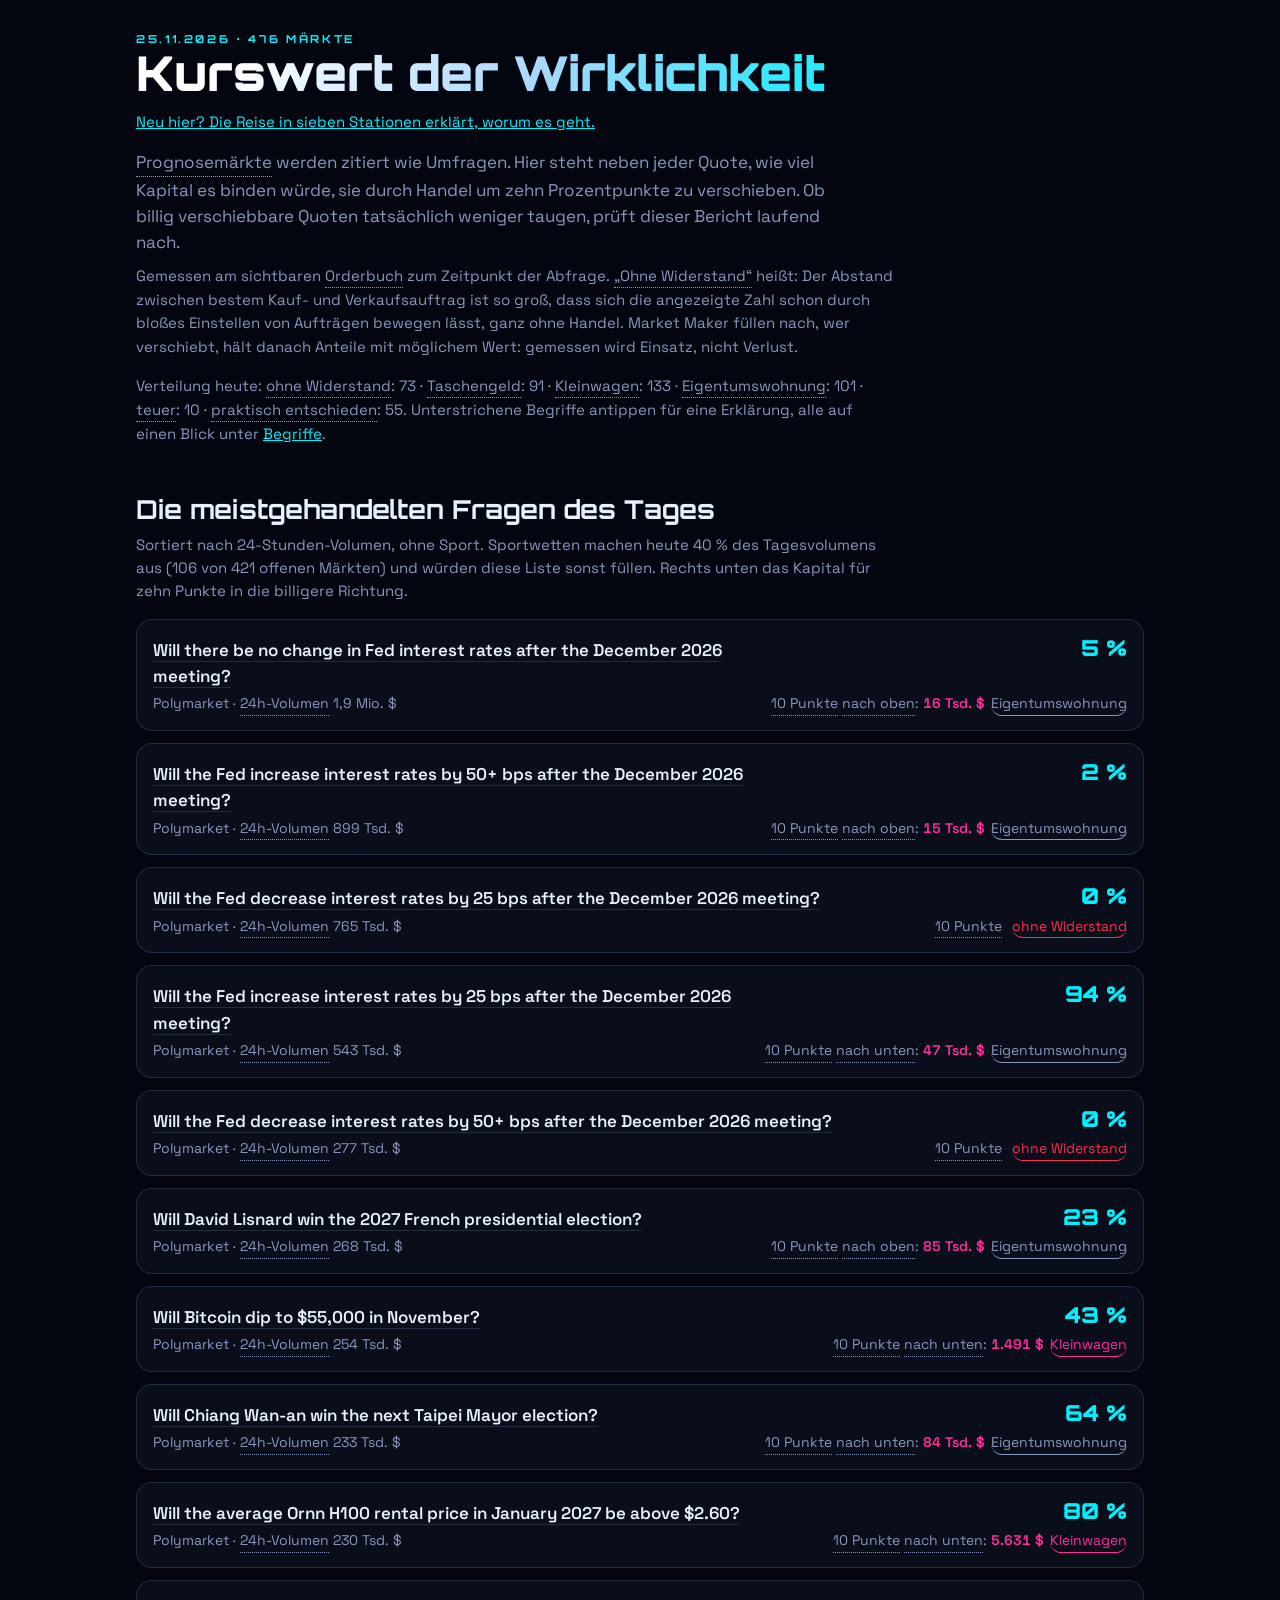
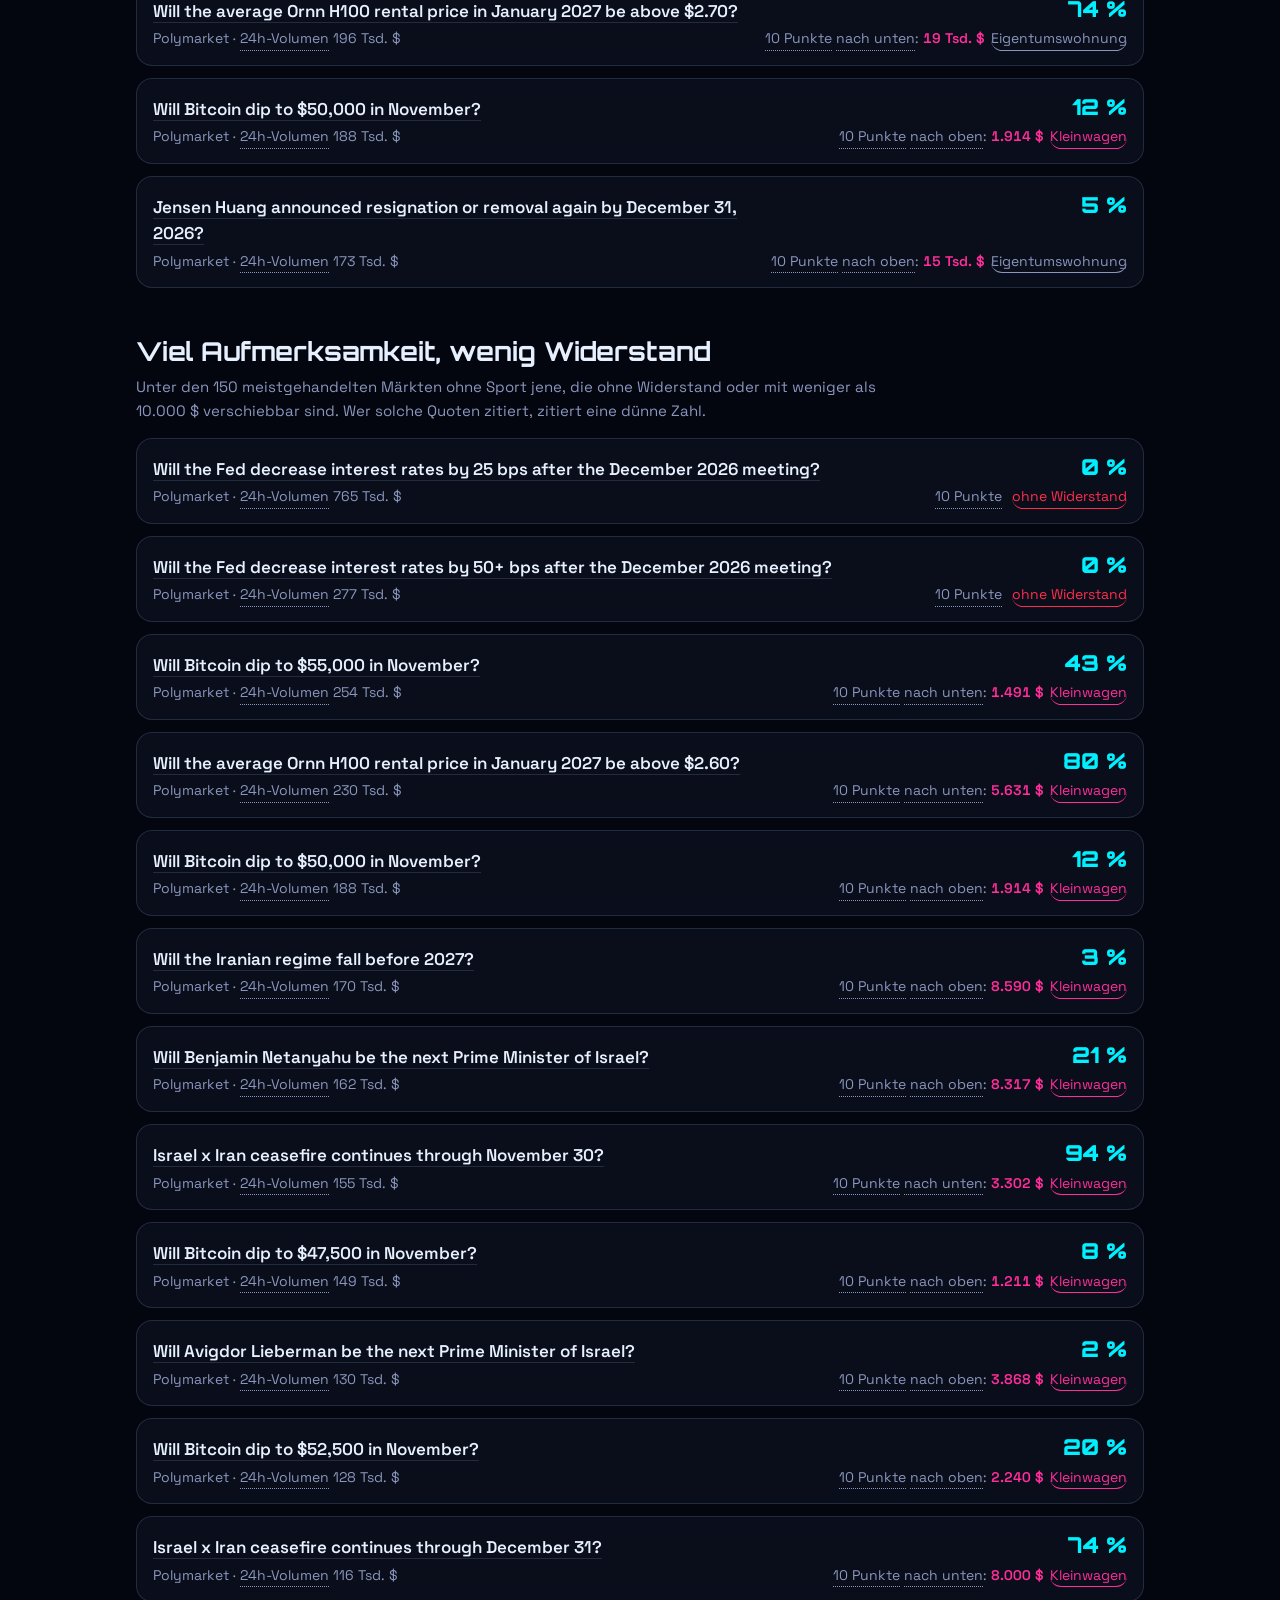
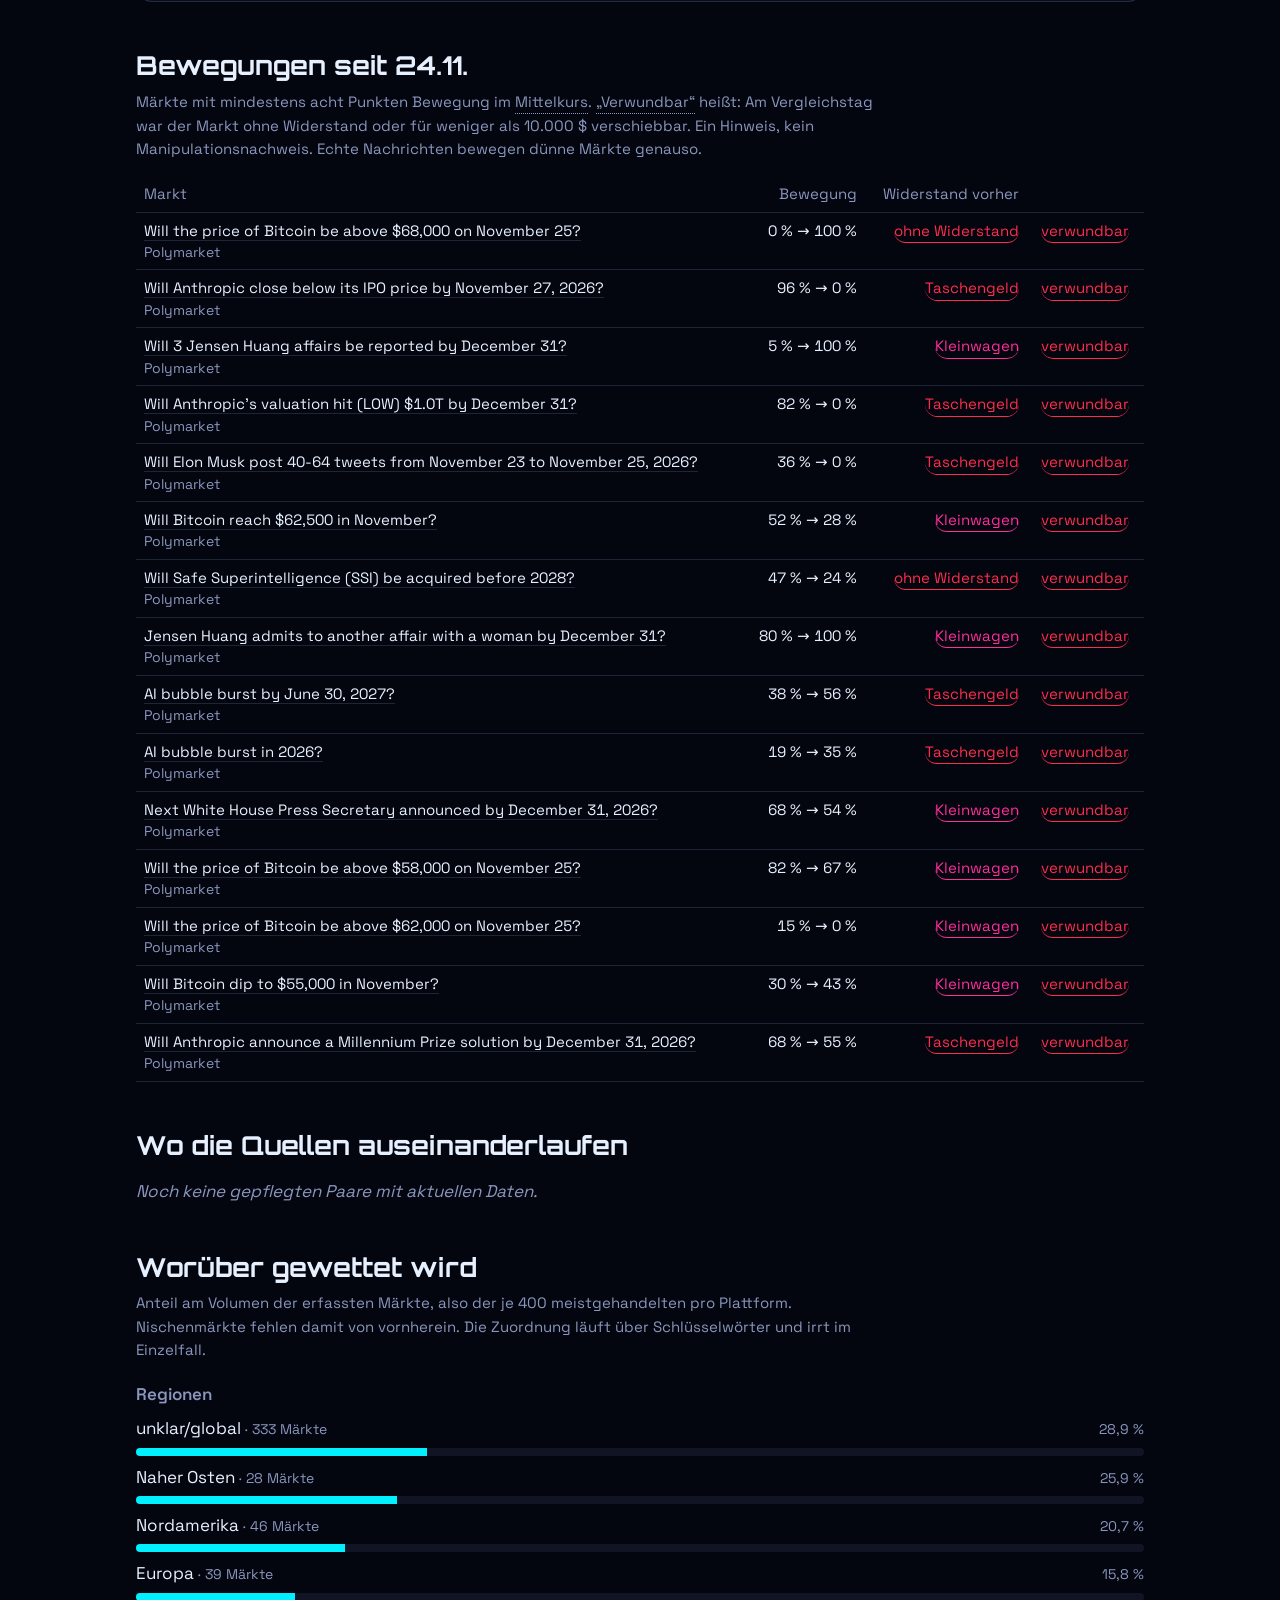
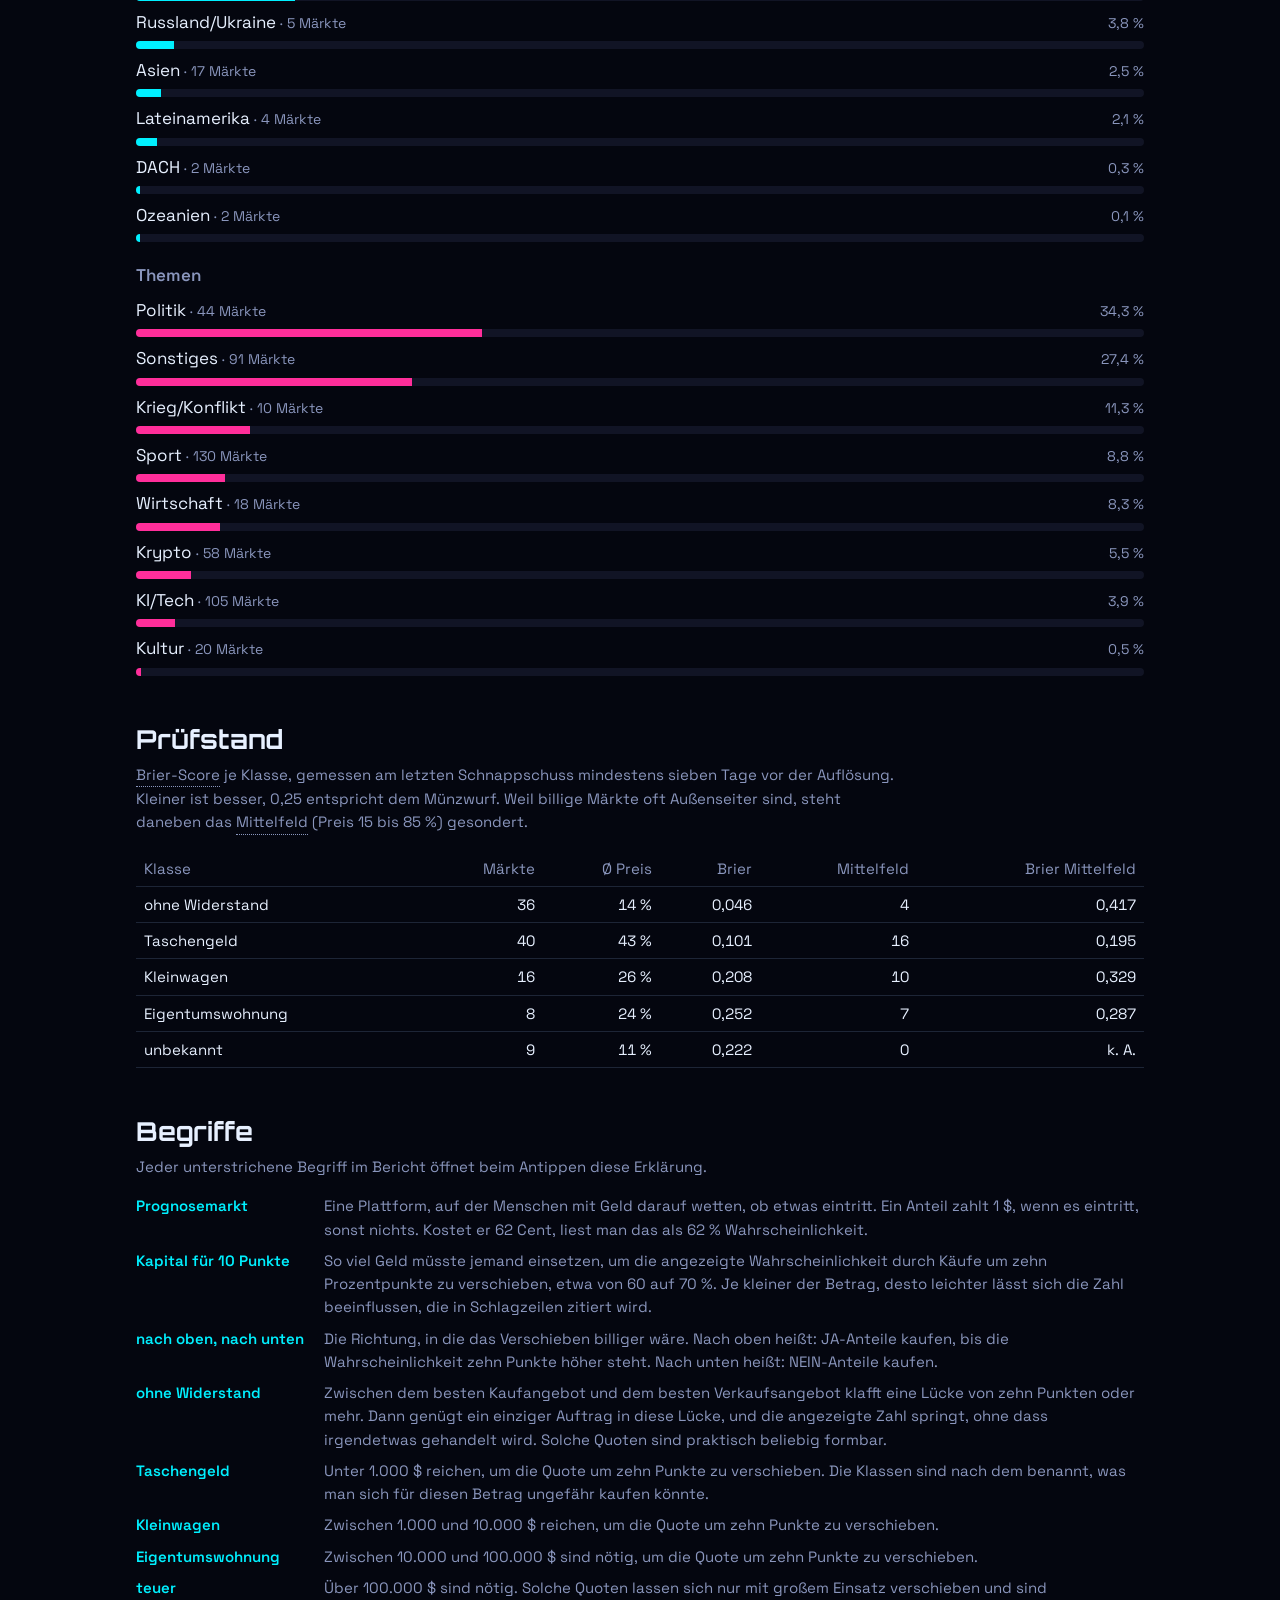
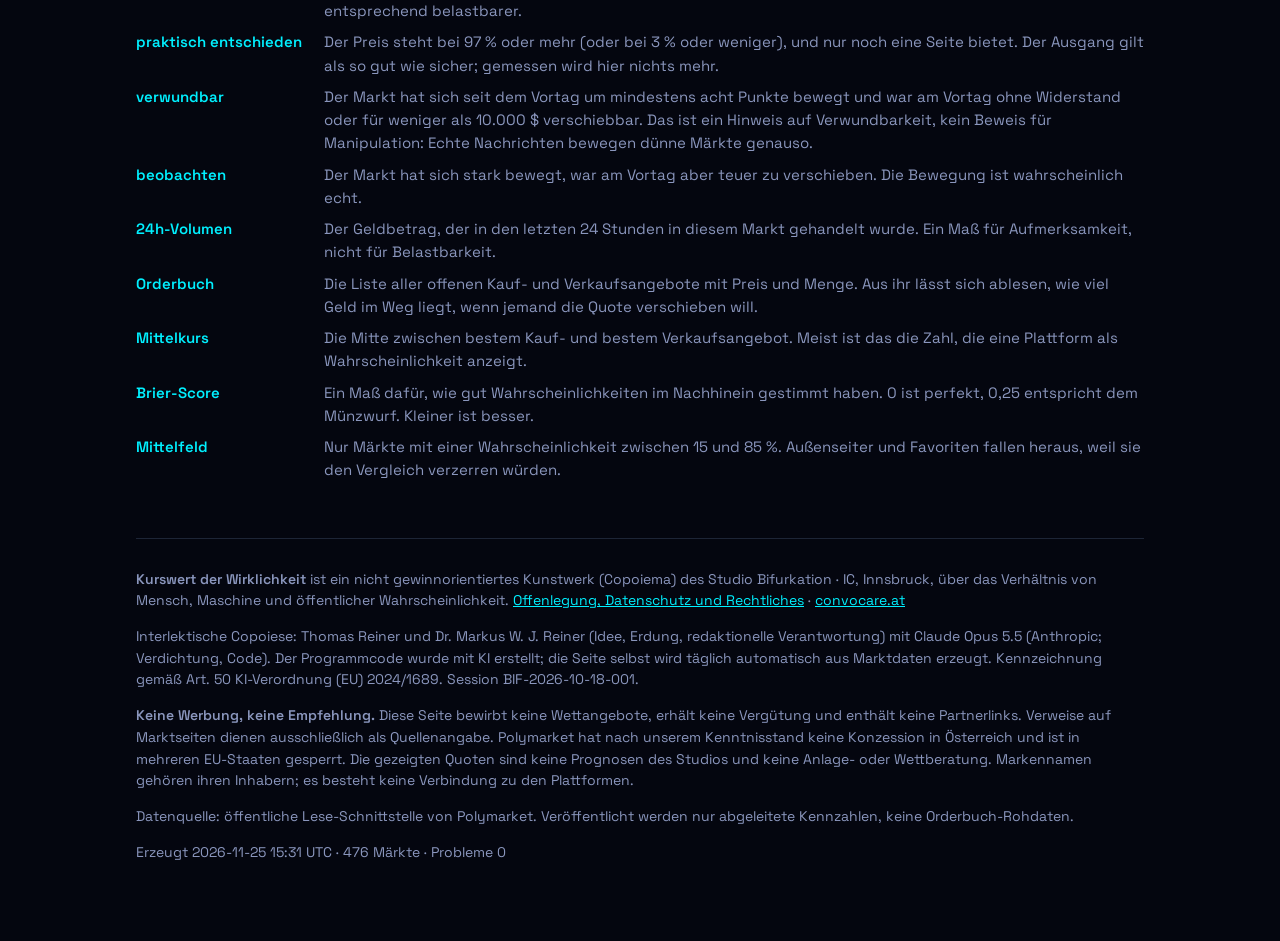
==== commit 1cbf5e89: "Tageslauf 2026-11-25" ====
--- a/site/heute.html
+++ b/site/heute.html
@@ -59,165 +59,165 @@
 dl.glossary dd{margin:0;color:var(--muted)}
 @media (max-width:560px){h1{font-size:32px}.prob{font-size:19px}dl.glossary{grid-template-columns:1fr}dl.glossary dd{margin-bottom:8px}}
 </style></head><body><main>
-<div class="date">24.11.2026 · 463 Märkte</div>
+<div class="date">25.11.2026 · 476 Märkte</div>
 <h1>Kurswert der Wirklichkeit</h1>
 <p class="note"><a href="index.html" style="color:var(--teal)">Neu hier? Die Reise in sieben Stationen erklärt, worum es geht.</a></p>
 <p class="lead"><button type="button" class="term" popovertarget="g-prognosemarkt">Prognosemärkte</button> werden zitiert wie Umfragen. Hier steht neben jeder Quote, wie viel Kapital es binden würde, sie durch Handel um zehn Prozentpunkte zu verschieben. Ob billig verschiebbare Quoten tatsächlich weniger taugen, prüft dieser Bericht laufend nach.</p>
 <p class="note">Gemessen am sichtbaren <button type="button" class="term" popovertarget="g-orderbuch">Orderbuch</button> zum Zeitpunkt der Abfrage. <button type="button" class="term" popovertarget="g-ohne">„Ohne Widerstand“</button> heißt: Der Abstand zwischen bestem Kauf- und Verkaufsauftrag ist so groß, dass sich die angezeigte Zahl schon durch bloßes Einstellen von Aufträgen bewegen lässt, ganz ohne Handel. Market Maker füllen nach, wer verschiebt, hält danach Anteile mit möglichem Wert: gemessen wird Einsatz, nicht Verlust.</p>
-<p class="note">Verteilung heute: <button type="button" class="term" popovertarget="g-ohne">ohne Widerstand</button>: 77 · <button type="button" class="term" popovertarget="g-taschengeld">Taschengeld</button>: 71 · <button type="button" class="term" popovertarget="g-kleinwagen">Kleinwagen</button>: 138 · <button type="button" class="term" popovertarget="g-wohnung">Eigentumswohnung</button>: 103 · <button type="button" class="term" popovertarget="g-teuer">teuer</button>: 8 · <button type="button" class="term" popovertarget="g-entschieden">praktisch entschieden</button>: 49. Unterstrichene Begriffe antippen für eine Erklärung, alle auf einen Blick unter <a href="#begriffe" style="color:var(--teal)">Begriffe</a>.</p>
+<p class="note">Verteilung heute: <button type="button" class="term" popovertarget="g-ohne">ohne Widerstand</button>: 73 · <button type="button" class="term" popovertarget="g-taschengeld">Taschengeld</button>: 91 · <button type="button" class="term" popovertarget="g-kleinwagen">Kleinwagen</button>: 133 · <button type="button" class="term" popovertarget="g-wohnung">Eigentumswohnung</button>: 101 · <button type="button" class="term" popovertarget="g-teuer">teuer</button>: 10 · <button type="button" class="term" popovertarget="g-entschieden">praktisch entschieden</button>: 55. Unterstrichene Begriffe antippen für eine Erklärung, alle auf einen Blick unter <a href="#begriffe" style="color:var(--teal)">Begriffe</a>.</p>
 <h2>Die meistgehandelten Fragen des Tages</h2>
-<p class="note">Sortiert nach 24-Stunden-Volumen, ohne Sport. Sportwetten machen heute 39 % des Tagesvolumens aus (103 von 414 offenen Märkten) und würden diese Liste sonst füllen. Rechts unten das Kapital für zehn Punkte in die billigere Richtung.</p>
+<p class="note">Sortiert nach 24-Stunden-Volumen, ohne Sport. Sportwetten machen heute 40 % des Tagesvolumens aus (106 von 421 offenen Märkten) und würden diese Liste sonst füllen. Rechts unten das Kapital für zehn Punkte in die billigere Richtung.</p>
 <div class="grid"><div class="card"><div class="row">
+<div class="q"><a href="https://polymarket.com/event/fed-decision-in-december-20260729232808632" rel="nofollow noopener noreferrer">Will there be no change in Fed interest rates after the December 2026 meeting?</a></div>
+<div class="prob">5 %</div>
+<div class="meta">Polymarket · <button type="button" class="term" popovertarget="g-volumen">24h-Volumen</button> 1,9 Mio. $</div>
+<div class="meta right"><button type="button" class="term" popovertarget="g-zehnpunkte">10 Punkte</button> <button type="button" class="term" popovertarget="g-richtung">nach oben</button>: <span class="cost">16 Tsd. $</span><button type="button" class="tier term t-Eigentumswohnung" popovertarget="g-wohnung">Eigentumswohnung</button></div>
+</div></div><div class="card"><div class="row">
+<div class="q"><a href="https://polymarket.com/event/fed-decision-in-december-20260729232808632" rel="nofollow noopener noreferrer">Will the Fed increase interest rates by 50+ bps after the December 2026 meeting?</a></div>
+<div class="prob">2 %</div>
+<div class="meta">Polymarket · <button type="button" class="term" popovertarget="g-volumen">24h-Volumen</button> 899 Tsd. $</div>
+<div class="meta right"><button type="button" class="term" popovertarget="g-zehnpunkte">10 Punkte</button> <button type="button" class="term" popovertarget="g-richtung">nach oben</button>: <span class="cost">15 Tsd. $</span><button type="button" class="tier term t-Eigentumswohnung" popovertarget="g-wohnung">Eigentumswohnung</button></div>
+</div></div><div class="card"><div class="row">
 <div class="q"><a href="https://polymarket.com/event/fed-decision-in-december-20260729232808632" rel="nofollow noopener noreferrer">Will the Fed decrease interest rates by 25 bps after the December 2026 meeting?</a></div>
 <div class="prob">0 %</div>
-<div class="meta">Polymarket · <button type="button" class="term" popovertarget="g-volumen">24h-Volumen</button> 971 Tsd. $</div>
-<div class="meta right"><button type="button" class="term" popovertarget="g-zehnpunkte">10 Punkte</button> <button type="button" class="tier term t-ohne" popovertarget="g-ohne">ohne Widerstand</button></div>
-</div></div><div class="card"><div class="row">
-<div class="q"><a href="https://polymarket.com/event/fed-decision-in-december-20260729232808632" rel="nofollow noopener noreferrer">Will there be no change in Fed interest rates after the December 2026 meeting?</a></div>
-<div class="prob">4 %</div>
-<div class="meta">Polymarket · <button type="button" class="term" popovertarget="g-volumen">24h-Volumen</button> 755 Tsd. $</div>
-<div class="meta right"><button type="button" class="term" popovertarget="g-zehnpunkte">10 Punkte</button> <button type="button" class="term" popovertarget="g-richtung">nach oben</button>: <span class="cost">20 Tsd. $</span><button type="button" class="tier term t-Eigentumswohnung" popovertarget="g-wohnung">Eigentumswohnung</button></div>
+<div class="meta">Polymarket · <button type="button" class="term" popovertarget="g-volumen">24h-Volumen</button> 765 Tsd. $</div>
+<div class="meta right"><button type="button" class="term" popovertarget="g-zehnpunkte">10 Punkte</button> <button type="button" class="tier term t-ohne" popovertarget="g-ohne">ohne Widerstand</button></div>
 </div></div><div class="card"><div class="row">
 <div class="q"><a href="https://polymarket.com/event/fed-decision-in-december-20260729232808632" rel="nofollow noopener noreferrer">Will the Fed increase interest rates by 25 bps after the December 2026 meeting?</a></div>
 <div class="prob">94 %</div>
-<div class="meta">Polymarket · <button type="button" class="term" popovertarget="g-volumen">24h-Volumen</button> 559 Tsd. $</div>
-<div class="meta right"><button type="button" class="term" popovertarget="g-zehnpunkte">10 Punkte</button> <button type="button" class="term" popovertarget="g-richtung">nach unten</button>: <span class="cost">67 Tsd. $</span><button type="button" class="tier term t-Eigentumswohnung" popovertarget="g-wohnung">Eigentumswohnung</button></div>
+<div class="meta">Polymarket · <button type="button" class="term" popovertarget="g-volumen">24h-Volumen</button> 543 Tsd. $</div>
+<div class="meta right"><button type="button" class="term" popovertarget="g-zehnpunkte">10 Punkte</button> <button type="button" class="term" popovertarget="g-richtung">nach unten</button>: <span class="cost">47 Tsd. $</span><button type="button" class="tier term t-Eigentumswohnung" popovertarget="g-wohnung">Eigentumswohnung</button></div>
 </div></div><div class="card"><div class="row">
 <div class="q"><a href="https://polymarket.com/event/fed-decision-in-december-20260729232808632" rel="nofollow noopener noreferrer">Will the Fed decrease interest rates by 50+ bps after the December 2026 meeting?</a></div>
 <div class="prob">0 %</div>
-<div class="meta">Polymarket · <button type="button" class="term" popovertarget="g-volumen">24h-Volumen</button> 499 Tsd. $</div>
-<div class="meta right"><button type="button" class="term" popovertarget="g-zehnpunkte">10 Punkte</button> <button type="button" class="tier term t-ohne" popovertarget="g-ohne">ohne Widerstand</button></div>
-</div></div><div class="card"><div class="row">
-<div class="q"><a href="https://polymarket.com/event/fed-decision-in-december-20260729232808632" rel="nofollow noopener noreferrer">Will the Fed increase interest rates by 50+ bps after the December 2026 meeting?</a></div>
-<div class="prob">2 %</div>
-<div class="meta">Polymarket · <button type="button" class="term" popovertarget="g-volumen">24h-Volumen</button> 459 Tsd. $</div>
-<div class="meta right"><button type="button" class="term" popovertarget="g-zehnpunkte">10 Punkte</button> <button type="button" class="term" popovertarget="g-richtung">nach oben</button>: <span class="cost">19 Tsd. $</span><button type="button" class="tier term t-Eigentumswohnung" popovertarget="g-wohnung">Eigentumswohnung</button></div>
-</div></div><div class="card"><div class="row">
-<div class="q"><a href="https://polymarket.com/event/democratic-presidential-nominee-2028" rel="nofollow noopener noreferrer">Will Josh Shapiro win the 2028 Democratic presidential nomination?</a></div>
-<div class="prob">6 %</div>
-<div class="meta">Polymarket · <button type="button" class="term" popovertarget="g-volumen">24h-Volumen</button> 400 Tsd. $</div>
-<div class="meta right"><button type="button" class="term" popovertarget="g-zehnpunkte">10 Punkte</button> <button type="button" class="term" popovertarget="g-richtung">nach oben</button>: <span class="cost">55 Tsd. $</span><button type="button" class="tier term t-Eigentumswohnung" popovertarget="g-wohnung">Eigentumswohnung</button></div>
-</div></div><div class="card"><div class="row">
-<div class="q"><a href="https://polymarket.com/event/jensen-huang-admits-to-another-affair-by-december-31" rel="nofollow noopener noreferrer">Jensen Huang admits to another affair with a woman by December 31?</a></div>
+<div class="meta">Polymarket · <button type="button" class="term" popovertarget="g-volumen">24h-Volumen</button> 277 Tsd. $</div>
+<div class="meta right"><button type="button" class="term" popovertarget="g-zehnpunkte">10 Punkte</button> <button type="button" class="tier term t-ohne" popovertarget="g-ohne">ohne Widerstand</button></div>
+</div></div><div class="card"><div class="row">
+<div class="q"><a href="https://polymarket.com/event/next-french-presidential-election" rel="nofollow noopener noreferrer">Will David Lisnard win the 2027 French presidential election?</a></div>
+<div class="prob">23 %</div>
+<div class="meta">Polymarket · <button type="button" class="term" popovertarget="g-volumen">24h-Volumen</button> 268 Tsd. $</div>
+<div class="meta right"><button type="button" class="term" popovertarget="g-zehnpunkte">10 Punkte</button> <button type="button" class="term" popovertarget="g-richtung">nach oben</button>: <span class="cost">85 Tsd. $</span><button type="button" class="tier term t-Eigentumswohnung" popovertarget="g-wohnung">Eigentumswohnung</button></div>
+</div></div><div class="card"><div class="row">
+<div class="q"><a href="https://polymarket.com/event/what-price-will-bitcoin-hit-in-november-2026" rel="nofollow noopener noreferrer">Will Bitcoin dip to $55,000 in November?</a></div>
+<div class="prob">43 %</div>
+<div class="meta">Polymarket · <button type="button" class="term" popovertarget="g-volumen">24h-Volumen</button> 254 Tsd. $</div>
+<div class="meta right"><button type="button" class="term" popovertarget="g-zehnpunkte">10 Punkte</button> <button type="button" class="term" popovertarget="g-richtung">nach unten</button>: <span class="cost">1.491 $</span><button type="button" class="tier term t-Kleinwagen" popovertarget="g-kleinwagen">Kleinwagen</button></div>
+</div></div><div class="card"><div class="row">
+<div class="q"><a href="https://polymarket.com/event/taipei-mayor-election-winner-20260813125857100" rel="nofollow noopener noreferrer">Will Chiang Wan-an win the next Taipei Mayor election?</a></div>
+<div class="prob">64 %</div>
+<div class="meta">Polymarket · <button type="button" class="term" popovertarget="g-volumen">24h-Volumen</button> 233 Tsd. $</div>
+<div class="meta right"><button type="button" class="term" popovertarget="g-zehnpunkte">10 Punkte</button> <button type="button" class="term" popovertarget="g-richtung">nach unten</button>: <span class="cost">84 Tsd. $</span><button type="button" class="tier term t-Eigentumswohnung" popovertarget="g-wohnung">Eigentumswohnung</button></div>
+</div></div><div class="card"><div class="row">
+<div class="q"><a href="https://polymarket.com/event/h100-average-rental-price-in-january-2027" rel="nofollow noopener noreferrer">Will the average Ornn H100 rental price in January 2027 be above $2.60?</a></div>
 <div class="prob">80 %</div>
-<div class="meta">Polymarket · <button type="button" class="term" popovertarget="g-volumen">24h-Volumen</button> 392 Tsd. $</div>
-<div class="meta right"><button type="button" class="term" popovertarget="g-zehnpunkte">10 Punkte</button> <button type="button" class="term" popovertarget="g-richtung">nach unten</button>: <span class="cost">8.806 $</span><button type="button" class="tier term t-Kleinwagen" popovertarget="g-kleinwagen">Kleinwagen</button></div>
-</div></div><div class="card"><div class="row">
-<div class="q"><a href="https://polymarket.com/event/fourth-jensen-huang-affair-reported-by-december-31" rel="nofollow noopener noreferrer">Fourth Jensen Huang affair reported by November 30?</a></div>
-<div class="prob">96 %</div>
-<div class="meta">Polymarket · <button type="button" class="term" popovertarget="g-volumen">24h-Volumen</button> 378 Tsd. $</div>
-<div class="meta right"><button type="button" class="term" popovertarget="g-zehnpunkte">10 Punkte</button> <button type="button" class="term" popovertarget="g-richtung">nach unten</button>: <span class="cost">838 $</span><button type="button" class="tier term t-Taschengeld" popovertarget="g-taschengeld">Taschengeld</button></div>
+<div class="meta">Polymarket · <button type="button" class="term" popovertarget="g-volumen">24h-Volumen</button> 230 Tsd. $</div>
+<div class="meta right"><button type="button" class="term" popovertarget="g-zehnpunkte">10 Punkte</button> <button type="button" class="term" popovertarget="g-richtung">nach unten</button>: <span class="cost">5.631 $</span><button type="button" class="tier term t-Kleinwagen" popovertarget="g-kleinwagen">Kleinwagen</button></div>
+</div></div><div class="card"><div class="row">
+<div class="q"><a href="https://polymarket.com/event/h100-average-rental-price-in-january-2027" rel="nofollow noopener noreferrer">Will the average Ornn H100 rental price in January 2027 be above $2.70?</a></div>
+<div class="prob">74 %</div>
+<div class="meta">Polymarket · <button type="button" class="term" popovertarget="g-volumen">24h-Volumen</button> 196 Tsd. $</div>
+<div class="meta right"><button type="button" class="term" popovertarget="g-zehnpunkte">10 Punkte</button> <button type="button" class="term" popovertarget="g-richtung">nach unten</button>: <span class="cost">19 Tsd. $</span><button type="button" class="tier term t-Eigentumswohnung" popovertarget="g-wohnung">Eigentumswohnung</button></div>
+</div></div><div class="card"><div class="row">
+<div class="q"><a href="https://polymarket.com/event/what-price-will-bitcoin-hit-in-november-2026" rel="nofollow noopener noreferrer">Will Bitcoin dip to $50,000 in November?</a></div>
+<div class="prob">12 %</div>
+<div class="meta">Polymarket · <button type="button" class="term" popovertarget="g-volumen">24h-Volumen</button> 188 Tsd. $</div>
+<div class="meta right"><button type="button" class="term" popovertarget="g-zehnpunkte">10 Punkte</button> <button type="button" class="term" popovertarget="g-richtung">nach oben</button>: <span class="cost">1.914 $</span><button type="button" class="tier term t-Kleinwagen" popovertarget="g-kleinwagen">Kleinwagen</button></div>
 </div></div><div class="card"><div class="row">
 <div class="q"><a href="https://polymarket.com/event/jensen-huang-out-as-nvidia-ceo-again-byptptpt" rel="nofollow noopener noreferrer">Jensen Huang announced resignation or removal again by December 31, 2026?</a></div>
-<div class="prob">7 %</div>
-<div class="meta">Polymarket · <button type="button" class="term" popovertarget="g-volumen">24h-Volumen</button> 354 Tsd. $</div>
-<div class="meta right"><button type="button" class="term" popovertarget="g-zehnpunkte">10 Punkte</button> <button type="button" class="term" popovertarget="g-richtung">nach oben</button>: <span class="cost">21 Tsd. $</span><button type="button" class="tier term t-Eigentumswohnung" popovertarget="g-wohnung">Eigentumswohnung</button></div>
-</div></div><div class="card"><div class="row">
-<div class="q"><a href="https://polymarket.com/event/fourth-jensen-huang-affair-reported-by-december-31" rel="nofollow noopener noreferrer">Fourth Jensen Huang affair reported by December 31?</a></div>
-<div class="prob">97 %</div>
-<div class="meta">Polymarket · <button type="button" class="term" popovertarget="g-volumen">24h-Volumen</button> 332 Tsd. $</div>
-<div class="meta right"><button type="button" class="term" popovertarget="g-zehnpunkte">10 Punkte</button> <button type="button" class="term" popovertarget="g-richtung">nach unten</button>: <span class="cost">1.698 $</span><button type="button" class="tier term t-Kleinwagen" popovertarget="g-kleinwagen">Kleinwagen</button></div>
-</div></div><div class="card"><div class="row">
-<div class="q"><a href="https://polymarket.com/event/presidential-election-winner-2028" rel="nofollow noopener noreferrer">Will Alexandria Ocasio-Cortez win the 2028 US Presidential Election?</a></div>
-<div class="prob">11 %</div>
-<div class="meta">Polymarket · <button type="button" class="term" popovertarget="g-volumen">24h-Volumen</button> 262 Tsd. $</div>
-<div class="meta right"><button type="button" class="term" popovertarget="g-zehnpunkte">10 Punkte</button> <button type="button" class="term" popovertarget="g-richtung">nach oben</button>: <span class="cost">20 Tsd. $</span><button type="button" class="tier term t-Eigentumswohnung" popovertarget="g-wohnung">Eigentumswohnung</button></div>
-</div></div><div class="card"><div class="row">
-<div class="q"><a href="https://polymarket.com/event/israel-x-iran-ceasefire-continues-throughptptpt-20260716224448963" rel="nofollow noopener noreferrer">Israel x Iran ceasefire continues through November 22?</a></div>
-<div class="prob">100 %</div>
-<div class="meta">Polymarket · <button type="button" class="term" popovertarget="g-volumen">24h-Volumen</button> 203 Tsd. $</div>
-<div class="meta right"><button type="button" class="term" popovertarget="g-zehnpunkte">10 Punkte</button> <button type="button" class="tier term t-ohne" popovertarget="g-ohne">ohne Widerstand</button></div>
+<div class="prob">5 %</div>
+<div class="meta">Polymarket · <button type="button" class="term" popovertarget="g-volumen">24h-Volumen</button> 173 Tsd. $</div>
+<div class="meta right"><button type="button" class="term" popovertarget="g-zehnpunkte">10 Punkte</button> <button type="button" class="term" popovertarget="g-richtung">nach oben</button>: <span class="cost">15 Tsd. $</span><button type="button" class="tier term t-Eigentumswohnung" popovertarget="g-wohnung">Eigentumswohnung</button></div>
 </div></div></div>
 <h2>Viel Aufmerksamkeit, wenig Widerstand</h2>
 <p class="note">Unter den 150 meistgehandelten Märkten ohne Sport jene, die ohne Widerstand oder mit weniger als 10.000 $ verschiebbar sind. Wer solche Quoten zitiert, zitiert eine dünne Zahl.</p>
 <div class="grid"><div class="card"><div class="row">
 <div class="q"><a href="https://polymarket.com/event/fed-decision-in-december-20260729232808632" rel="nofollow noopener noreferrer">Will the Fed decrease interest rates by 25 bps after the December 2026 meeting?</a></div>
 <div class="prob">0 %</div>
-<div class="meta">Polymarket · <button type="button" class="term" popovertarget="g-volumen">24h-Volumen</button> 971 Tsd. $</div>
+<div class="meta">Polymarket · <button type="button" class="term" popovertarget="g-volumen">24h-Volumen</button> 765 Tsd. $</div>
 <div class="meta right"><button type="button" class="term" popovertarget="g-zehnpunkte">10 Punkte</button> <button type="button" class="tier term t-ohne" popovertarget="g-ohne">ohne Widerstand</button></div>
 </div></div><div class="card"><div class="row">
 <div class="q"><a href="https://polymarket.com/event/fed-decision-in-december-20260729232808632" rel="nofollow noopener noreferrer">Will the Fed decrease interest rates by 50+ bps after the December 2026 meeting?</a></div>
 <div class="prob">0 %</div>
-<div class="meta">Polymarket · <button type="button" class="term" popovertarget="g-volumen">24h-Volumen</button> 499 Tsd. $</div>
-<div class="meta right"><button type="button" class="term" popovertarget="g-zehnpunkte">10 Punkte</button> <button type="button" class="tier term t-ohne" popovertarget="g-ohne">ohne Widerstand</button></div>
-</div></div><div class="card"><div class="row">
-<div class="q"><a href="https://polymarket.com/event/jensen-huang-admits-to-another-affair-by-december-31" rel="nofollow noopener noreferrer">Jensen Huang admits to another affair with a woman by December 31?</a></div>
+<div class="meta">Polymarket · <button type="button" class="term" popovertarget="g-volumen">24h-Volumen</button> 277 Tsd. $</div>
+<div class="meta right"><button type="button" class="term" popovertarget="g-zehnpunkte">10 Punkte</button> <button type="button" class="tier term t-ohne" popovertarget="g-ohne">ohne Widerstand</button></div>
+</div></div><div class="card"><div class="row">
+<div class="q"><a href="https://polymarket.com/event/what-price-will-bitcoin-hit-in-november-2026" rel="nofollow noopener noreferrer">Will Bitcoin dip to $55,000 in November?</a></div>
+<div class="prob">43 %</div>
+<div class="meta">Polymarket · <button type="button" class="term" popovertarget="g-volumen">24h-Volumen</button> 254 Tsd. $</div>
+<div class="meta right"><button type="button" class="term" popovertarget="g-zehnpunkte">10 Punkte</button> <button type="button" class="term" popovertarget="g-richtung">nach unten</button>: <span class="cost">1.491 $</span><button type="button" class="tier term t-Kleinwagen" popovertarget="g-kleinwagen">Kleinwagen</button></div>
+</div></div><div class="card"><div class="row">
+<div class="q"><a href="https://polymarket.com/event/h100-average-rental-price-in-january-2027" rel="nofollow noopener noreferrer">Will the average Ornn H100 rental price in January 2027 be above $2.60?</a></div>
 <div class="prob">80 %</div>
-<div class="meta">Polymarket · <button type="button" class="term" popovertarget="g-volumen">24h-Volumen</button> 392 Tsd. $</div>
-<div class="meta right"><button type="button" class="term" popovertarget="g-zehnpunkte">10 Punkte</button> <button type="button" class="term" popovertarget="g-richtung">nach unten</button>: <span class="cost">8.806 $</span><button type="button" class="tier term t-Kleinwagen" popovertarget="g-kleinwagen">Kleinwagen</button></div>
-</div></div><div class="card"><div class="row">
-<div class="q"><a href="https://polymarket.com/event/fourth-jensen-huang-affair-reported-by-december-31" rel="nofollow noopener noreferrer">Fourth Jensen Huang affair reported by November 30?</a></div>
-<div class="prob">96 %</div>
-<div class="meta">Polymarket · <button type="button" class="term" popovertarget="g-volumen">24h-Volumen</button> 378 Tsd. $</div>
-<div class="meta right"><button type="button" class="term" popovertarget="g-zehnpunkte">10 Punkte</button> <button type="button" class="term" popovertarget="g-richtung">nach unten</button>: <span class="cost">838 $</span><button type="button" class="tier term t-Taschengeld" popovertarget="g-taschengeld">Taschengeld</button></div>
-</div></div><div class="card"><div class="row">
-<div class="q"><a href="https://polymarket.com/event/fourth-jensen-huang-affair-reported-by-december-31" rel="nofollow noopener noreferrer">Fourth Jensen Huang affair reported by December 31?</a></div>
-<div class="prob">97 %</div>
-<div class="meta">Polymarket · <button type="button" class="term" popovertarget="g-volumen">24h-Volumen</button> 332 Tsd. $</div>
-<div class="meta right"><button type="button" class="term" popovertarget="g-zehnpunkte">10 Punkte</button> <button type="button" class="term" popovertarget="g-richtung">nach unten</button>: <span class="cost">1.698 $</span><button type="button" class="tier term t-Kleinwagen" popovertarget="g-kleinwagen">Kleinwagen</button></div>
-</div></div><div class="card"><div class="row">
-<div class="q"><a href="https://polymarket.com/event/israel-x-iran-ceasefire-continues-throughptptpt-20260716224448963" rel="nofollow noopener noreferrer">Israel x Iran ceasefire continues through November 22?</a></div>
-<div class="prob">100 %</div>
-<div class="meta">Polymarket · <button type="button" class="term" popovertarget="g-volumen">24h-Volumen</button> 203 Tsd. $</div>
-<div class="meta right"><button type="button" class="term" popovertarget="g-zehnpunkte">10 Punkte</button> <button type="button" class="tier term t-ohne" popovertarget="g-ohne">ohne Widerstand</button></div>
-</div></div><div class="card"><div class="row">
-<div class="q"><a href="https://polymarket.com/event/republican-presidential-nominee-2028" rel="nofollow noopener noreferrer">Will Vivek Ramaswamy win the 2028 Republican presidential nomination?</a></div>
-<div class="prob">0 %</div>
-<div class="meta">Polymarket · <button type="button" class="term" popovertarget="g-volumen">24h-Volumen</button> 147 Tsd. $</div>
-<div class="meta right"><button type="button" class="term" popovertarget="g-zehnpunkte">10 Punkte</button> <button type="button" class="tier term t-ohne" popovertarget="g-ohne">ohne Widerstand</button></div>
-</div></div><div class="card"><div class="row">
-<div class="q"><a href="https://polymarket.com/event/jensen-huang-divorce-in-2026" rel="nofollow noopener noreferrer">Jensen Huang divorce by December 31, 2026?</a></div>
-<div class="prob">7 %</div>
-<div class="meta">Polymarket · <button type="button" class="term" popovertarget="g-volumen">24h-Volumen</button> 145 Tsd. $</div>
-<div class="meta right"><button type="button" class="term" popovertarget="g-zehnpunkte">10 Punkte</button> <button type="button" class="term" popovertarget="g-richtung">nach oben</button>: <span class="cost">1.930 $</span><button type="button" class="tier term t-Kleinwagen" popovertarget="g-kleinwagen">Kleinwagen</button></div>
-</div></div><div class="card"><div class="row">
-<div class="q"><a href="https://polymarket.com/event/how-many-jensen-huang-affairs-will-be-reported-by-december-31" rel="nofollow noopener noreferrer">Will 3 Jensen Huang affairs be reported by December 31?</a></div>
-<div class="prob">5 %</div>
-<div class="meta">Polymarket · <button type="button" class="term" popovertarget="g-volumen">24h-Volumen</button> 139 Tsd. $</div>
-<div class="meta right"><button type="button" class="term" popovertarget="g-zehnpunkte">10 Punkte</button> <button type="button" class="term" popovertarget="g-richtung">nach oben</button>: <span class="cost">2.246 $</span><button type="button" class="tier term t-Kleinwagen" popovertarget="g-kleinwagen">Kleinwagen</button></div>
-</div></div><div class="card"><div class="row">
-<div class="q"><a href="https://polymarket.com/event/trump-out-as-president-before-2027" rel="nofollow noopener noreferrer">Trump out as President before 2027?</a></div>
+<div class="meta">Polymarket · <button type="button" class="term" popovertarget="g-volumen">24h-Volumen</button> 230 Tsd. $</div>
+<div class="meta right"><button type="button" class="term" popovertarget="g-zehnpunkte">10 Punkte</button> <button type="button" class="term" popovertarget="g-richtung">nach unten</button>: <span class="cost">5.631 $</span><button type="button" class="tier term t-Kleinwagen" popovertarget="g-kleinwagen">Kleinwagen</button></div>
+</div></div><div class="card"><div class="row">
+<div class="q"><a href="https://polymarket.com/event/what-price-will-bitcoin-hit-in-november-2026" rel="nofollow noopener noreferrer">Will Bitcoin dip to $50,000 in November?</a></div>
+<div class="prob">12 %</div>
+<div class="meta">Polymarket · <button type="button" class="term" popovertarget="g-volumen">24h-Volumen</button> 188 Tsd. $</div>
+<div class="meta right"><button type="button" class="term" popovertarget="g-zehnpunkte">10 Punkte</button> <button type="button" class="term" popovertarget="g-richtung">nach oben</button>: <span class="cost">1.914 $</span><button type="button" class="tier term t-Kleinwagen" popovertarget="g-kleinwagen">Kleinwagen</button></div>
+</div></div><div class="card"><div class="row">
+<div class="q"><a href="https://polymarket.com/event/will-the-iranian-regime-fall-by-the-end-of-2026" rel="nofollow noopener noreferrer">Will the Iranian regime fall before 2027?</a></div>
 <div class="prob">3 %</div>
+<div class="meta">Polymarket · <button type="button" class="term" popovertarget="g-volumen">24h-Volumen</button> 170 Tsd. $</div>
+<div class="meta right"><button type="button" class="term" popovertarget="g-zehnpunkte">10 Punkte</button> <button type="button" class="term" popovertarget="g-richtung">nach oben</button>: <span class="cost">8.590 $</span><button type="button" class="tier term t-Kleinwagen" popovertarget="g-kleinwagen">Kleinwagen</button></div>
+</div></div><div class="card"><div class="row">
+<div class="q"><a href="https://polymarket.com/event/who-will-be-the-next-prime-minister-of-israel-after-the-next-election" rel="nofollow noopener noreferrer">Will Benjamin Netanyahu be the next Prime Minister of Israel?</a></div>
+<div class="prob">21 %</div>
+<div class="meta">Polymarket · <button type="button" class="term" popovertarget="g-volumen">24h-Volumen</button> 162 Tsd. $</div>
+<div class="meta right"><button type="button" class="term" popovertarget="g-zehnpunkte">10 Punkte</button> <button type="button" class="term" popovertarget="g-richtung">nach oben</button>: <span class="cost">8.317 $</span><button type="button" class="tier term t-Kleinwagen" popovertarget="g-kleinwagen">Kleinwagen</button></div>
+</div></div><div class="card"><div class="row">
+<div class="q"><a href="https://polymarket.com/event/israel-x-iran-ceasefire-continues-throughptptpt-20260716224448963" rel="nofollow noopener noreferrer">Israel x Iran ceasefire continues through November 30?</a></div>
+<div class="prob">94 %</div>
+<div class="meta">Polymarket · <button type="button" class="term" popovertarget="g-volumen">24h-Volumen</button> 155 Tsd. $</div>
+<div class="meta right"><button type="button" class="term" popovertarget="g-zehnpunkte">10 Punkte</button> <button type="button" class="term" popovertarget="g-richtung">nach unten</button>: <span class="cost">3.302 $</span><button type="button" class="tier term t-Kleinwagen" popovertarget="g-kleinwagen">Kleinwagen</button></div>
+</div></div><div class="card"><div class="row">
+<div class="q"><a href="https://polymarket.com/event/what-price-will-bitcoin-hit-in-november-2026" rel="nofollow noopener noreferrer">Will Bitcoin dip to $47,500 in November?</a></div>
+<div class="prob">8 %</div>
+<div class="meta">Polymarket · <button type="button" class="term" popovertarget="g-volumen">24h-Volumen</button> 149 Tsd. $</div>
+<div class="meta right"><button type="button" class="term" popovertarget="g-zehnpunkte">10 Punkte</button> <button type="button" class="term" popovertarget="g-richtung">nach oben</button>: <span class="cost">1.211 $</span><button type="button" class="tier term t-Kleinwagen" popovertarget="g-kleinwagen">Kleinwagen</button></div>
+</div></div><div class="card"><div class="row">
+<div class="q"><a href="https://polymarket.com/event/who-will-be-the-next-prime-minister-of-israel-after-the-next-election" rel="nofollow noopener noreferrer">Will Avigdor Lieberman be the next Prime Minister of Israel?</a></div>
+<div class="prob">2 %</div>
 <div class="meta">Polymarket · <button type="button" class="term" popovertarget="g-volumen">24h-Volumen</button> 130 Tsd. $</div>
-<div class="meta right"><button type="button" class="term" popovertarget="g-zehnpunkte">10 Punkte</button> <button type="button" class="term" popovertarget="g-richtung">nach oben</button>: <span class="cost">7.904 $</span><button type="button" class="tier term t-Kleinwagen" popovertarget="g-kleinwagen">Kleinwagen</button></div>
-</div></div><div class="card"><div class="row">
-<div class="q"><a href="https://polymarket.com/event/next-prime-minister-of-sweden" rel="nofollow noopener noreferrer">Will Ulf Kristersson be the next Prime Minister of Sweden?</a></div>
-<div class="prob">70 %</div>
-<div class="meta">Polymarket · <button type="button" class="term" popovertarget="g-volumen">24h-Volumen</button> 130 Tsd. $</div>
-<div class="meta right"><button type="button" class="term" popovertarget="g-zehnpunkte">10 Punkte</button> <button type="button" class="term" popovertarget="g-richtung">nach unten</button>: <span class="cost">5.241 $</span><button type="button" class="tier term t-Kleinwagen" popovertarget="g-kleinwagen">Kleinwagen</button></div>
-</div></div><div class="card"><div class="row">
-<div class="q"><a href="https://polymarket.com/event/next-french-presidential-election" rel="nofollow noopener noreferrer">Will Sarah Knafo win the 2027 French presidential election?</a></div>
-<div class="prob">0 %</div>
+<div class="meta right"><button type="button" class="term" popovertarget="g-zehnpunkte">10 Punkte</button> <button type="button" class="term" popovertarget="g-richtung">nach oben</button>: <span class="cost">3.868 $</span><button type="button" class="tier term t-Kleinwagen" popovertarget="g-kleinwagen">Kleinwagen</button></div>
+</div></div><div class="card"><div class="row">
+<div class="q"><a href="https://polymarket.com/event/what-price-will-bitcoin-hit-in-november-2026" rel="nofollow noopener noreferrer">Will Bitcoin dip to $52,500 in November?</a></div>
+<div class="prob">20 %</div>
 <div class="meta">Polymarket · <button type="button" class="term" popovertarget="g-volumen">24h-Volumen</button> 128 Tsd. $</div>
-<div class="meta right"><button type="button" class="term" popovertarget="g-zehnpunkte">10 Punkte</button> <button type="button" class="tier term t-ohne" popovertarget="g-ohne">ohne Widerstand</button></div>
+<div class="meta right"><button type="button" class="term" popovertarget="g-zehnpunkte">10 Punkte</button> <button type="button" class="term" popovertarget="g-richtung">nach oben</button>: <span class="cost">2.240 $</span><button type="button" class="tier term t-Kleinwagen" popovertarget="g-kleinwagen">Kleinwagen</button></div>
+</div></div><div class="card"><div class="row">
+<div class="q"><a href="https://polymarket.com/event/israel-x-iran-ceasefire-continues-throughptptpt-20260716224448963" rel="nofollow noopener noreferrer">Israel x Iran ceasefire continues through December 31?</a></div>
+<div class="prob">74 %</div>
+<div class="meta">Polymarket · <button type="button" class="term" popovertarget="g-volumen">24h-Volumen</button> 116 Tsd. $</div>
+<div class="meta right"><button type="button" class="term" popovertarget="g-zehnpunkte">10 Punkte</button> <button type="button" class="term" popovertarget="g-richtung">nach unten</button>: <span class="cost">8.000 $</span><button type="button" class="tier term t-Kleinwagen" popovertarget="g-kleinwagen">Kleinwagen</button></div>
 </div></div></div>
-<h2>Bewegungen seit 23.11.</h2>
+<h2>Bewegungen seit 24.11.</h2>
 <p class="note">Märkte mit mindestens acht Punkten Bewegung im <button type="button" class="term" popovertarget="g-mittelkurs">Mittelkurs</button>. <button type="button" class="term" popovertarget="g-verwundbar">„Verwundbar“</button> heißt: Am Vergleichstag war der Markt ohne Widerstand oder für weniger als 10.000 $ verschiebbar. Ein Hinweis, kein Manipulationsnachweis. Echte Nachrichten bewegen dünne Märkte genauso.</p>
-<div class='scroll'><table><tr><th>Markt</th><th class='num'>Bewegung</th><th class='num'>Widerstand vorher</th><th></th></tr><tr><td><a href='https://polymarket.com/event/bitcoin-above-on-november-24-2026' rel='nofollow noopener noreferrer'>Will the price of Bitcoin be above $54,000 on November 24?</a><div class='meta'>Polymarket</div></td><td class='num'>100 % → 0 %</td><td class='num'><button type="button" class="tier term t-ohne" popovertarget="g-ohne">ohne Widerstand</button></td><td><button type="button" class="tier term t-verwundbar" popovertarget="g-verwundbar">verwundbar</button></td></tr><tr><td><a href='https://polymarket.com/event/bitcoin-above-on-november-24-2026' rel='nofollow noopener noreferrer'>Will the price of Bitcoin be above $68,000 on November 24?</a><div class='meta'>Polymarket</div></td><td class='num'>1 % → 100 %</td><td class='num'><button type="button" class="tier term t-Taschengeld" popovertarget="g-taschengeld">Taschengeld</button></td><td><button type="button" class="tier term t-verwundbar" popovertarget="g-verwundbar">verwundbar</button></td></tr><tr><td><a href='https://polymarket.com/event/new-nvidia-ceo-named-by-december-31-2026' rel='nofollow noopener noreferrer'>New NVIDIA CEO named by December 31, 2026?</a><div class='meta'>Polymarket</div></td><td class='num'>28 % → 100 %</td><td class='num'><button type="button" class="tier term t-Taschengeld" popovertarget="g-taschengeld">Taschengeld</button></td><td><button type="button" class="tier term t-verwundbar" popovertarget="g-verwundbar">verwundbar</button></td></tr><tr><td><a href='https://polymarket.com/event/fourth-jensen-huang-affair-reported-by-december-31' rel='nofollow noopener noreferrer'>Fourth Jensen Huang affair reported by December 31?</a><div class='meta'>Polymarket</div></td><td class='num'>26 % → 97 %</td><td class='num'><button type="button" class="tier term t-Kleinwagen" popovertarget="g-kleinwagen">Kleinwagen</button></td><td><button type="button" class="tier term t-verwundbar" popovertarget="g-verwundbar">verwundbar</button></td></tr><tr><td><a href='https://polymarket.com/event/bitcoin-above-on-november-24-2026' rel='nofollow noopener noreferrer'>Will the price of Bitcoin be above $62,000 on November 24?</a><div class='meta'>Polymarket</div></td><td class='num'>68 % → 0 %</td><td class='num'><button type="button" class="tier term t-Kleinwagen" popovertarget="g-kleinwagen">Kleinwagen</button></td><td><button type="button" class="tier term t-verwundbar" popovertarget="g-verwundbar">verwundbar</button></td></tr><tr><td><a href='https://polymarket.com/event/jensen-huang-admits-to-another-affair-by-december-31' rel='nofollow noopener noreferrer'>Jensen Huang admits to another affair with a woman by December 31?</a><div class='meta'>Polymarket</div></td><td class='num'>18 % → 80 %</td><td class='num'><button type="button" class="tier term t-Kleinwagen" popovertarget="g-kleinwagen">Kleinwagen</button></td><td><button type="button" class="tier term t-verwundbar" popovertarget="g-verwundbar">verwundbar</button></td></tr><tr><td><a href='https://polymarket.com/event/anthropic-closes-below-ipo-price-by' rel='nofollow noopener noreferrer'>Will Anthropic close below its IPO price by November 25, 2026?</a><div class='meta'>Polymarket</div></td><td class='num'>33 % → 89 %</td><td class='num'><button type="button" class="tier term t-Taschengeld" popovertarget="g-taschengeld">Taschengeld</button></td><td><button type="button" class="tier term t-verwundbar" popovertarget="g-verwundbar">verwundbar</button></td></tr><tr><td><a href='https://polymarket.com/event/anthropic-closes-below-ipo-price-by' rel='nofollow noopener noreferrer'>Will Anthropic close below its IPO price by November 27, 2026?</a><div class='meta'>Polymarket</div></td><td class='num'>43 % → 96 %</td><td class='num'><button type="button" class="tier term t-Taschengeld" popovertarget="g-taschengeld">Taschengeld</button></td><td><button type="button" class="tier term t-verwundbar" popovertarget="g-verwundbar">verwundbar</button></td></tr><tr><td><a href='https://polymarket.com/event/bitcoin-above-on-november-24-2026' rel='nofollow noopener noreferrer'>Will the price of Bitcoin be above $60,000 on November 24?</a><div class='meta'>Polymarket</div></td><td class='num'>92 % → 39 %</td><td class='num'><button type="button" class="tier term t-Kleinwagen" popovertarget="g-kleinwagen">Kleinwagen</button></td><td><button type="button" class="tier term t-verwundbar" popovertarget="g-verwundbar">verwundbar</button></td></tr><tr><td><a href='https://polymarket.com/event/anthropic-closes-below-ipo-price-by' rel='nofollow noopener noreferrer'>Will Anthropic close below its IPO price by December 4, 2026?</a><div class='meta'>Polymarket</div></td><td class='num'>53 % → 96 %</td><td class='num'><button type="button" class="tier term t-Taschengeld" popovertarget="g-taschengeld">Taschengeld</button></td><td><button type="button" class="tier term t-verwundbar" popovertarget="g-verwundbar">verwundbar</button></td></tr><tr><td><a href='https://polymarket.com/event/what-price-will-bitcoin-hit-in-november-2026' rel='nofollow noopener noreferrer'>Will Bitcoin reach $65,000 in November?</a><div class='meta'>Polymarket</div></td><td class='num'>62 % → 22 %</td><td class='num'><button type="button" class="tier term t-Kleinwagen" popovertarget="g-kleinwagen">Kleinwagen</button></td><td><button type="button" class="tier term t-verwundbar" popovertarget="g-verwundbar">verwundbar</button></td></tr><tr><td><a href='https://polymarket.com/event/what-price-will-bitcoin-hit-november-23-29-2026' rel='nofollow noopener noreferrer'>Will Bitcoin dip to $58,000 November 23-29?</a><div class='meta'>Polymarket</div></td><td class='num'>24 % → 62 %</td><td class='num'><button type="button" class="tier term t-Kleinwagen" popovertarget="g-kleinwagen">Kleinwagen</button></td><td><button type="button" class="tier term t-verwundbar" popovertarget="g-verwundbar">verwundbar</button></td></tr><tr><td><a href='https://polymarket.com/event/elon-musk-of-tweets-november-17-november-24-2026' rel='nofollow noopener noreferrer'>Will Elon Musk post 300-319 tweets from November 17 to November 24, 2026?</a><div class='meta'>Polymarket</div></td><td class='num'>36 % → 1 %</td><td class='num'><button type="button" class="tier term t-Kleinwagen" popovertarget="g-kleinwagen">Kleinwagen</button></td><td><button type="button" class="tier term t-verwundbar" popovertarget="g-verwundbar">verwundbar</button></td></tr><tr><td><a href='https://polymarket.com/event/elon-musk-of-tweets-november-17-november-24-2026' rel='nofollow noopener noreferrer'>Will Elon Musk post 280-299 tweets from November 17 to November 24, 2026?</a><div class='meta'>Polymarket</div></td><td class='num'>39 % → 73 %</td><td class='num'><button type="button" class="tier term t-Taschengeld" popovertarget="g-taschengeld">Taschengeld</button></td><td><button type="button" class="tier term t-verwundbar" popovertarget="g-verwundbar">verwundbar</button></td></tr><tr><td><a href='https://polymarket.com/event/what-price-will-bitcoin-hit-in-november-2026' rel='nofollow noopener noreferrer'>Will Bitcoin dip to $57,500 in November?</a><div class='meta'>Polymarket</div></td><td class='num'>24 % → 57 %</td><td class='num'><button type="button" class="tier term t-Kleinwagen" popovertarget="g-kleinwagen">Kleinwagen</button></td><td><button type="button" class="tier term t-verwundbar" popovertarget="g-verwundbar">verwundbar</button></td></tr></table></div>
+<div class='scroll'><table><tr><th>Markt</th><th class='num'>Bewegung</th><th class='num'>Widerstand vorher</th><th></th></tr><tr><td><a href='https://polymarket.com/event/bitcoin-above-on-november-25-2026' rel='nofollow noopener noreferrer'>Will the price of Bitcoin be above $68,000 on November 25?</a><div class='meta'>Polymarket</div></td><td class='num'>0 % → 100 %</td><td class='num'><button type="button" class="tier term t-ohne" popovertarget="g-ohne">ohne Widerstand</button></td><td><button type="button" class="tier term t-verwundbar" popovertarget="g-verwundbar">verwundbar</button></td></tr><tr><td><a href='https://polymarket.com/event/anthropic-closes-below-ipo-price-by' rel='nofollow noopener noreferrer'>Will Anthropic close below its IPO price by November 27, 2026?</a><div class='meta'>Polymarket</div></td><td class='num'>96 % → 0 %</td><td class='num'><button type="button" class="tier term t-Taschengeld" popovertarget="g-taschengeld">Taschengeld</button></td><td><button type="button" class="tier term t-verwundbar" popovertarget="g-verwundbar">verwundbar</button></td></tr><tr><td><a href='https://polymarket.com/event/how-many-jensen-huang-affairs-will-be-reported-by-december-31' rel='nofollow noopener noreferrer'>Will 3 Jensen Huang affairs be reported by December 31?</a><div class='meta'>Polymarket</div></td><td class='num'>5 % → 100 %</td><td class='num'><button type="button" class="tier term t-Kleinwagen" popovertarget="g-kleinwagen">Kleinwagen</button></td><td><button type="button" class="tier term t-verwundbar" popovertarget="g-verwundbar">verwundbar</button></td></tr><tr><td><a href='https://polymarket.com/event/will-anthropics-valuation-hit-by-december-31' rel='nofollow noopener noreferrer'>Will Anthropic&#x27;s valuation hit (LOW) $1.0T by December 31?</a><div class='meta'>Polymarket</div></td><td class='num'>82 % → 0 %</td><td class='num'><button type="button" class="tier term t-Taschengeld" popovertarget="g-taschengeld">Taschengeld</button></td><td><button type="button" class="tier term t-verwundbar" popovertarget="g-verwundbar">verwundbar</button></td></tr><tr><td><a href='https://polymarket.com/event/elon-musk-of-tweets-november-23-november-25-2026' rel='nofollow noopener noreferrer'>Will Elon Musk post 40-64 tweets from November 23 to November 25, 2026?</a><div class='meta'>Polymarket</div></td><td class='num'>36 % → 0 %</td><td class='num'><button type="button" class="tier term t-Taschengeld" popovertarget="g-taschengeld">Taschengeld</button></td><td><button type="button" class="tier term t-verwundbar" popovertarget="g-verwundbar">verwundbar</button></td></tr><tr><td><a href='https://polymarket.com/event/what-price-will-bitcoin-hit-in-november-2026' rel='nofollow noopener noreferrer'>Will Bitcoin reach $62,500 in November?</a><div class='meta'>Polymarket</div></td><td class='num'>52 % → 28 %</td><td class='num'><button type="button" class="tier term t-Kleinwagen" popovertarget="g-kleinwagen">Kleinwagen</button></td><td><button type="button" class="tier term t-verwundbar" popovertarget="g-verwundbar">verwundbar</button></td></tr><tr><td><a href='https://polymarket.com/event/which-ai-labs-will-be-acquired-before-2028' rel='nofollow noopener noreferrer'>Will Safe Superintelligence (SSI) be acquired before 2028?</a><div class='meta'>Polymarket</div></td><td class='num'>47 % → 24 %</td><td class='num'><button type="button" class="tier term t-ohne" popovertarget="g-ohne">ohne Widerstand</button></td><td><button type="button" class="tier term t-verwundbar" popovertarget="g-verwundbar">verwundbar</button></td></tr><tr><td><a href='https://polymarket.com/event/jensen-huang-admits-to-another-affair-by-december-31' rel='nofollow noopener noreferrer'>Jensen Huang admits to another affair with a woman by December 31?</a><div class='meta'>Polymarket</div></td><td class='num'>80 % → 100 %</td><td class='num'><button type="button" class="tier term t-Kleinwagen" popovertarget="g-kleinwagen">Kleinwagen</button></td><td><button type="button" class="tier term t-verwundbar" popovertarget="g-verwundbar">verwundbar</button></td></tr><tr><td><a href='https://polymarket.com/event/ai-bubble-burst-by' rel='nofollow noopener noreferrer'>AI bubble burst by June 30, 2027?</a><div class='meta'>Polymarket</div></td><td class='num'>38 % → 56 %</td><td class='num'><button type="button" class="tier term t-Taschengeld" popovertarget="g-taschengeld">Taschengeld</button></td><td><button type="button" class="tier term t-verwundbar" popovertarget="g-verwundbar">verwundbar</button></td></tr><tr><td><a href='https://polymarket.com/event/ai-bubble-burst-by' rel='nofollow noopener noreferrer'>AI bubble burst in 2026?</a><div class='meta'>Polymarket</div></td><td class='num'>19 % → 35 %</td><td class='num'><button type="button" class="tier term t-Taschengeld" popovertarget="g-taschengeld">Taschengeld</button></td><td><button type="button" class="tier term t-verwundbar" popovertarget="g-verwundbar">verwundbar</button></td></tr><tr><td><a href='https://polymarket.com/event/next-press-secretary-announced-byptptpt' rel='nofollow noopener noreferrer'>Next White House Press Secretary announced by December 31, 2026?</a><div class='meta'>Polymarket</div></td><td class='num'>68 % → 54 %</td><td class='num'><button type="button" class="tier term t-Kleinwagen" popovertarget="g-kleinwagen">Kleinwagen</button></td><td><button type="button" class="tier term t-verwundbar" popovertarget="g-verwundbar">verwundbar</button></td></tr><tr><td><a href='https://polymarket.com/event/bitcoin-above-on-november-25-2026' rel='nofollow noopener noreferrer'>Will the price of Bitcoin be above $58,000 on November 25?</a><div class='meta'>Polymarket</div></td><td class='num'>82 % → 67 %</td><td class='num'><button type="button" class="tier term t-Kleinwagen" popovertarget="g-kleinwagen">Kleinwagen</button></td><td><button type="button" class="tier term t-verwundbar" popovertarget="g-verwundbar">verwundbar</button></td></tr><tr><td><a href='https://polymarket.com/event/bitcoin-above-on-november-25-2026' rel='nofollow noopener noreferrer'>Will the price of Bitcoin be above $62,000 on November 25?</a><div class='meta'>Polymarket</div></td><td class='num'>15 % → 0 %</td><td class='num'><button type="button" class="tier term t-Kleinwagen" popovertarget="g-kleinwagen">Kleinwagen</button></td><td><button type="button" class="tier term t-verwundbar" popovertarget="g-verwundbar">verwundbar</button></td></tr><tr><td><a href='https://polymarket.com/event/what-price-will-bitcoin-hit-in-november-2026' rel='nofollow noopener noreferrer'>Will Bitcoin dip to $55,000 in November?</a><div class='meta'>Polymarket</div></td><td class='num'>30 % → 43 %</td><td class='num'><button type="button" class="tier term t-Kleinwagen" popovertarget="g-kleinwagen">Kleinwagen</button></td><td><button type="button" class="tier term t-verwundbar" popovertarget="g-verwundbar">verwundbar</button></td></tr><tr><td><a href='https://polymarket.com/event/anthropic-announces-a-millennium-prize-solution-byptptpt' rel='nofollow noopener noreferrer'>Will Anthropic announce a Millennium Prize solution by December 31, 2026?</a><div class='meta'>Polymarket</div></td><td class='num'>68 % → 55 %</td><td class='num'><button type="button" class="tier term t-Taschengeld" popovertarget="g-taschengeld">Taschengeld</button></td><td><button type="button" class="tier term t-verwundbar" popovertarget="g-verwundbar">verwundbar</button></td></tr></table></div>
 <h2>Wo die Quellen auseinanderlaufen</h2>
 <p class="empty">Noch keine gepflegten Paare mit aktuellen Daten.</p>
 <h2>Worüber gewettet wird</h2>
 <p class="note">Anteil am Volumen der erfassten Märkte, also der je 400 meistgehandelten pro Plattform. Nischenmärkte fehlen damit von vornherein. Die Zuordnung läuft über Schlüsselwörter und irrt im Einzelfall.</p>
 <h3>Regionen</h3><div class='grid' style='gap:8px'>
-<div><div class='row'><span>unklar/global <span class='meta'>· 325 Märkte</span></span><span class='meta'>29,1 %</span></div><div class='bar '><span style='width:29.1%'></span></div></div>
-<div><div class='row'><span>Nordamerika <span class='meta'>· 55 Märkte</span></span><span class='meta'>24,4 %</span></div><div class='bar '><span style='width:24.4%'></span></div></div>
-<div><div class='row'><span>Naher Osten <span class='meta'>· 26 Märkte</span></span><span class='meta'>23,1 %</span></div><div class='bar '><span style='width:23.1%'></span></div></div>
-<div><div class='row'><span>Europa <span class='meta'>· 27 Märkte</span></span><span class='meta'>13,2 %</span></div><div class='bar '><span style='width:13.2%'></span></div></div>
-<div><div class='row'><span>Asien <span class='meta'>· 21 Märkte</span></span><span class='meta'>7,4 %</span></div><div class='bar '><span style='width:7.4%'></span></div></div>
-<div><div class='row'><span>Lateinamerika <span class='meta'>· 4 Märkte</span></span><span class='meta'>1,9 %</span></div><div class='bar '><span style='width:1.9%'></span></div></div>
-<div><div class='row'><span>Russland/Ukraine <span class='meta'>· 4 Märkte</span></span><span class='meta'>0,9 %</span></div><div class='bar '><span style='width:0.9%'></span></div></div>
-<div><div class='row'><span>Ozeanien <span class='meta'>· 1 Märkte</span></span><span class='meta'>0,0 %</span></div><div class='bar '><span style='width:0.4%'></span></div></div>
+<div><div class='row'><span>unklar/global <span class='meta'>· 333 Märkte</span></span><span class='meta'>28,9 %</span></div><div class='bar '><span style='width:28.9%'></span></div></div>
+<div><div class='row'><span>Naher Osten <span class='meta'>· 28 Märkte</span></span><span class='meta'>25,9 %</span></div><div class='bar '><span style='width:25.9%'></span></div></div>
+<div><div class='row'><span>Nordamerika <span class='meta'>· 46 Märkte</span></span><span class='meta'>20,7 %</span></div><div class='bar '><span style='width:20.7%'></span></div></div>
+<div><div class='row'><span>Europa <span class='meta'>· 39 Märkte</span></span><span class='meta'>15,8 %</span></div><div class='bar '><span style='width:15.8%'></span></div></div>
+<div><div class='row'><span>Russland/Ukraine <span class='meta'>· 5 Märkte</span></span><span class='meta'>3,8 %</span></div><div class='bar '><span style='width:3.8%'></span></div></div>
+<div><div class='row'><span>Asien <span class='meta'>· 17 Märkte</span></span><span class='meta'>2,5 %</span></div><div class='bar '><span style='width:2.5%'></span></div></div>
+<div><div class='row'><span>Lateinamerika <span class='meta'>· 4 Märkte</span></span><span class='meta'>2,1 %</span></div><div class='bar '><span style='width:2.1%'></span></div></div>
+<div><div class='row'><span>DACH <span class='meta'>· 2 Märkte</span></span><span class='meta'>0,3 %</span></div><div class='bar '><span style='width:0.4%'></span></div></div>
+<div><div class='row'><span>Ozeanien <span class='meta'>· 2 Märkte</span></span><span class='meta'>0,1 %</span></div><div class='bar '><span style='width:0.4%'></span></div></div>
 </div>
 <h3>Themen</h3><div class='grid' style='gap:8px'>
-<div><div class='row'><span>Politik <span class='meta'>· 51 Märkte</span></span><span class='meta'>36,7 %</span></div><div class='bar amber'><span style='width:36.7%'></span></div></div>
-<div><div class='row'><span>Sonstiges <span class='meta'>· 96 Märkte</span></span><span class='meta'>21,2 %</span></div><div class='bar amber'><span style='width:21.2%'></span></div></div>
-<div><div class='row'><span>Krieg/Konflikt <span class='meta'>· 10 Märkte</span></span><span class='meta'>15,9 %</span></div><div class='bar amber'><span style='width:15.9%'></span></div></div>
-<div><div class='row'><span>Wirtschaft <span class='meta'>· 21 Märkte</span></span><span class='meta'>8,1 %</span></div><div class='bar amber'><span style='width:8.1%'></span></div></div>
-<div><div class='row'><span>Sport <span class='meta'>· 133 Märkte</span></span><span class='meta'>8,0 %</span></div><div class='bar amber'><span style='width:8.0%'></span></div></div>
-<div><div class='row'><span>Krypto <span class='meta'>· 61 Märkte</span></span><span class='meta'>6,0 %</span></div><div class='bar amber'><span style='width:6.0%'></span></div></div>
-<div><div class='row'><span>KI/Tech <span class='meta'>· 81 Märkte</span></span><span class='meta'>3,8 %</span></div><div class='bar amber'><span style='width:3.8%'></span></div></div>
-<div><div class='row'><span>Kultur <span class='meta'>· 9 Märkte</span></span><span class='meta'>0,3 %</span></div><div class='bar amber'><span style='width:0.4%'></span></div></div>
-<div><div class='row'><span>Klima/Umwelt <span class='meta'>· 1 Märkte</span></span><span class='meta'>0,0 %</span></div><div class='bar amber'><span style='width:0.4%'></span></div></div>
+<div><div class='row'><span>Politik <span class='meta'>· 44 Märkte</span></span><span class='meta'>34,3 %</span></div><div class='bar amber'><span style='width:34.3%'></span></div></div>
+<div><div class='row'><span>Sonstiges <span class='meta'>· 91 Märkte</span></span><span class='meta'>27,4 %</span></div><div class='bar amber'><span style='width:27.4%'></span></div></div>
+<div><div class='row'><span>Krieg/Konflikt <span class='meta'>· 10 Märkte</span></span><span class='meta'>11,3 %</span></div><div class='bar amber'><span style='width:11.3%'></span></div></div>
+<div><div class='row'><span>Sport <span class='meta'>· 130 Märkte</span></span><span class='meta'>8,8 %</span></div><div class='bar amber'><span style='width:8.8%'></span></div></div>
+<div><div class='row'><span>Wirtschaft <span class='meta'>· 18 Märkte</span></span><span class='meta'>8,3 %</span></div><div class='bar amber'><span style='width:8.3%'></span></div></div>
+<div><div class='row'><span>Krypto <span class='meta'>· 58 Märkte</span></span><span class='meta'>5,5 %</span></div><div class='bar amber'><span style='width:5.5%'></span></div></div>
+<div><div class='row'><span>KI/Tech <span class='meta'>· 105 Märkte</span></span><span class='meta'>3,9 %</span></div><div class='bar amber'><span style='width:3.9%'></span></div></div>
+<div><div class='row'><span>Kultur <span class='meta'>· 20 Märkte</span></span><span class='meta'>0,5 %</span></div><div class='bar amber'><span style='width:0.5%'></span></div></div>
 </div>
 <h2>Prüfstand</h2>
 <p class="note"><button type="button" class="term" popovertarget="g-brier">Brier-Score</button> je Klasse, gemessen am letzten Schnappschuss mindestens sieben Tage vor der Auflösung. Kleiner ist besser, 0,25 entspricht dem Münzwurf. Weil billige Märkte oft Außenseiter sind, steht daneben das <button type="button" class="term" popovertarget="g-mittelfeld">Mittelfeld</button> (Preis 15 bis 85 %) gesondert.</p>
@@ -228,5 +228,5 @@
 <p>Interlektische Copoiese: Thomas Reiner und Dr. Markus W. J. Reiner (Idee, Erdung, redaktionelle Verantwortung) mit Claude Opus 5.5 (Anthropic; Verdichtung, Code). Der Programmcode wurde mit KI erstellt; die Seite selbst wird täglich automatisch aus Marktdaten erzeugt. Kennzeichnung gemäß Art. 50 KI-Verordnung (EU) 2024/1689. Session BIF-2026-10-18-001.</p>
 <p><strong>Keine Werbung, keine Empfehlung.</strong> Diese Seite bewirbt keine Wettangebote, erhält keine Vergütung und enthält keine Partnerlinks. Verweise auf Marktseiten dienen ausschließlich als Quellenangabe. Polymarket hat nach unserem Kenntnisstand keine Konzession in Österreich und ist in mehreren EU-Staaten gesperrt. Die gezeigten Quoten sind keine Prognosen des Studios und keine Anlage- oder Wettberatung. Markennamen gehören ihren Inhabern; es besteht keine Verbindung zu den Plattformen.</p>
 <p>Datenquelle: öffentliche Lese-Schnittstelle von Polymarket. Veröffentlicht werden nur abgeleitete Kennzahlen, keine Orderbuch-Rohdaten.</p>
-<p>Erzeugt 2026-11-24 15:47 UTC · 463 Märkte · Probleme 0</p>
+<p>Erzeugt 2026-11-25 15:31 UTC · 476 Märkte · Probleme 0</p>
 </footer></main><div id="g-prognosemarkt" popover class="pop"><button type="button" class="close" popovertarget="g-prognosemarkt" popovertargetaction="hide" aria-label="Schließen">×</button><strong>Prognosemarkt</strong><p>Eine Plattform, auf der Menschen mit Geld darauf wetten, ob etwas eintritt. Ein Anteil zahlt 1 $, wenn es eintritt, sonst nichts. Kostet er 62 Cent, liest man das als 62 % Wahrscheinlichkeit.</p></div><div id="g-zehnpunkte" popover class="pop"><button type="button" class="close" popovertarget="g-zehnpunkte" popovertargetaction="hide" aria-label="Schließen">×</button><strong>Kapital für 10 Punkte</strong><p>So viel Geld müsste jemand einsetzen, um die angezeigte Wahrscheinlichkeit durch Käufe um zehn Prozentpunkte zu verschieben, etwa von 60 auf 70 %. Je kleiner der Betrag, desto leichter lässt sich die Zahl beeinflussen, die in Schlagzeilen zitiert wird.</p></div><div id="g-richtung" popover class="pop"><button type="button" class="close" popovertarget="g-richtung" popovertargetaction="hide" aria-label="Schließen">×</button><strong>nach oben, nach unten</strong><p>Die Richtung, in die das Verschieben billiger wäre. Nach oben heißt: JA-Anteile kaufen, bis die Wahrscheinlichkeit zehn Punkte höher steht. Nach unten heißt: NEIN-Anteile kaufen.</p></div><div id="g-ohne" popover class="pop"><button type="button" class="close" popovertarget="g-ohne" popovertargetaction="hide" aria-label="Schließen">×</button><strong>ohne Widerstand</strong><p>Zwischen dem besten Kaufangebot und dem besten Verkaufsangebot klafft eine Lücke von zehn Punkten oder mehr. Dann genügt ein einziger Auftrag in diese Lücke, und die angezeigte Zahl springt, ohne dass irgendetwas gehandelt wird. Solche Quoten sind praktisch beliebig formbar.</p></div><div id="g-taschengeld" popover class="pop"><button type="button" class="close" popovertarget="g-taschengeld" popovertargetaction="hide" aria-label="Schließen">×</button><strong>Taschengeld</strong><p>Unter 1.000 $ reichen, um die Quote um zehn Punkte zu verschieben. Die Klassen sind nach dem benannt, was man sich für diesen Betrag ungefähr kaufen könnte.</p></div><div id="g-kleinwagen" popover class="pop"><button type="button" class="close" popovertarget="g-kleinwagen" popovertargetaction="hide" aria-label="Schließen">×</button><strong>Kleinwagen</strong><p>Zwischen 1.000 und 10.000 $ reichen, um die Quote um zehn Punkte zu verschieben.</p></div><div id="g-wohnung" popover class="pop"><button type="button" class="close" popovertarget="g-wohnung" popovertargetaction="hide" aria-label="Schließen">×</button><strong>Eigentumswohnung</strong><p>Zwischen 10.000 und 100.000 $ sind nötig, um die Quote um zehn Punkte zu verschieben.</p></div><div id="g-teuer" popover class="pop"><button type="button" class="close" popovertarget="g-teuer" popovertargetaction="hide" aria-label="Schließen">×</button><strong>teuer</strong><p>Über 100.000 $ sind nötig. Solche Quoten lassen sich nur mit großem Einsatz verschieben und sind entsprechend belastbarer.</p></div><div id="g-entschieden" popover class="pop"><button type="button" class="close" popovertarget="g-entschieden" popovertargetaction="hide" aria-label="Schließen">×</button><strong>praktisch entschieden</strong><p>Der Preis steht bei 97 % oder mehr (oder bei 3 % oder weniger), und nur noch eine Seite bietet. Der Ausgang gilt als so gut wie sicher; gemessen wird hier nichts mehr.</p></div><div id="g-verwundbar" popover class="pop"><button type="button" class="close" popovertarget="g-verwundbar" popovertargetaction="hide" aria-label="Schließen">×</button><strong>verwundbar</strong><p>Der Markt hat sich seit dem Vortag um mindestens acht Punkte bewegt und war am Vortag ohne Widerstand oder für weniger als 10.000 $ verschiebbar. Das ist ein Hinweis auf Verwundbarkeit, kein Beweis für Manipulation: Echte Nachrichten bewegen dünne Märkte genauso.</p></div><div id="g-beobachten" popover class="pop"><button type="button" class="close" popovertarget="g-beobachten" popovertargetaction="hide" aria-label="Schließen">×</button><strong>beobachten</strong><p>Der Markt hat sich stark bewegt, war am Vortag aber teuer zu verschieben. Die Bewegung ist wahrscheinlich echt.</p></div><div id="g-volumen" popover class="pop"><button type="button" class="close" popovertarget="g-volumen" popovertargetaction="hide" aria-label="Schließen">×</button><strong>24h-Volumen</strong><p>Der Geldbetrag, der in den letzten 24 Stunden in diesem Markt gehandelt wurde. Ein Maß für Aufmerksamkeit, nicht für Belastbarkeit.</p></div><div id="g-orderbuch" popover class="pop"><button type="button" class="close" popovertarget="g-orderbuch" popovertargetaction="hide" aria-label="Schließen">×</button><strong>Orderbuch</strong><p>Die Liste aller offenen Kauf- und Verkaufsangebote mit Preis und Menge. Aus ihr lässt sich ablesen, wie viel Geld im Weg liegt, wenn jemand die Quote verschieben will.</p></div><div id="g-mittelkurs" popover class="pop"><button type="button" class="close" popovertarget="g-mittelkurs" popovertargetaction="hide" aria-label="Schließen">×</button><strong>Mittelkurs</strong><p>Die Mitte zwischen bestem Kauf- und bestem Verkaufsangebot. Meist ist das die Zahl, die eine Plattform als Wahrscheinlichkeit anzeigt.</p></div><div id="g-brier" popover class="pop"><button type="button" class="close" popovertarget="g-brier" popovertargetaction="hide" aria-label="Schließen">×</button><strong>Brier-Score</strong><p>Ein Maß dafür, wie gut Wahrscheinlichkeiten im Nachhinein gestimmt haben. 0 ist perfekt, 0,25 entspricht dem Münzwurf. Kleiner ist besser.</p></div><div id="g-mittelfeld" popover class="pop"><button type="button" class="close" popovertarget="g-mittelfeld" popovertargetaction="hide" aria-label="Schließen">×</button><strong>Mittelfeld</strong><p>Nur Märkte mit einer Wahrscheinlichkeit zwischen 15 und 85 %. Außenseiter und Favoriten fallen heraus, weil sie den Vergleich verzerren würden.</p></div></body></html>
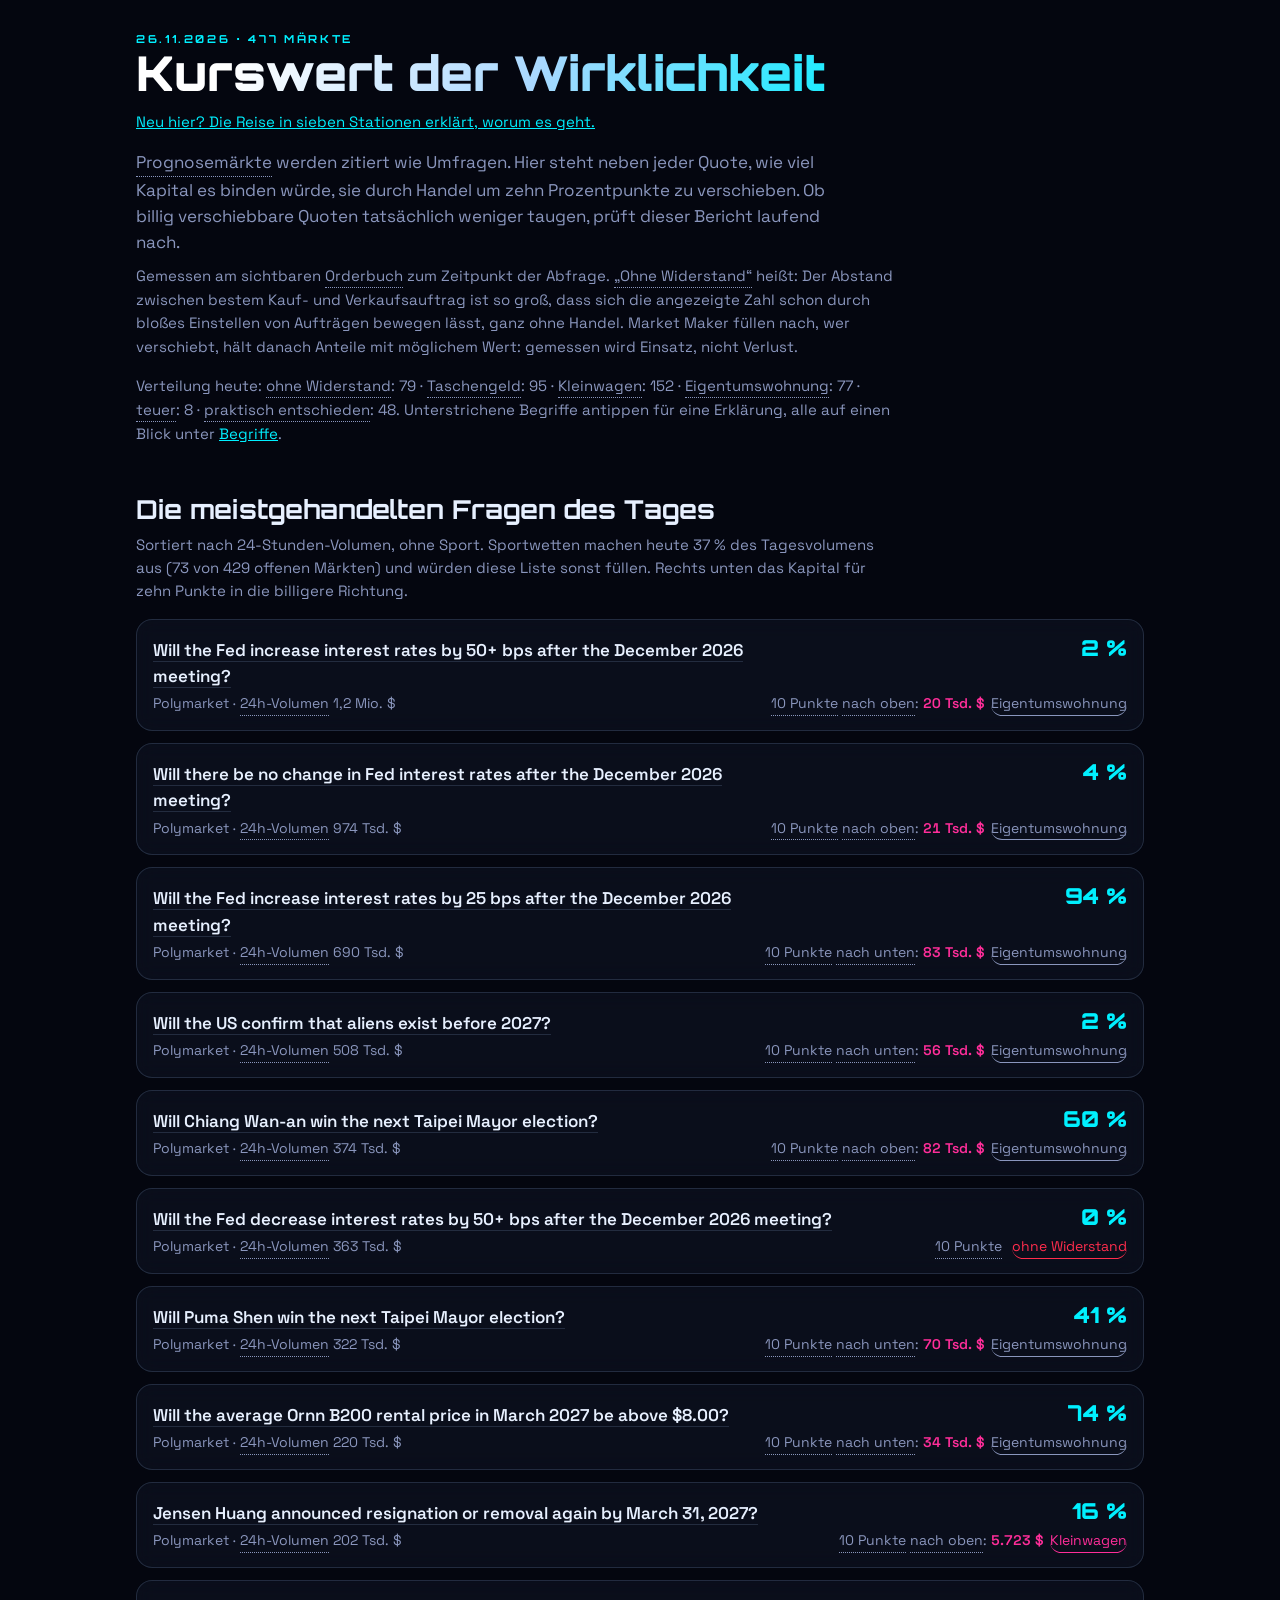
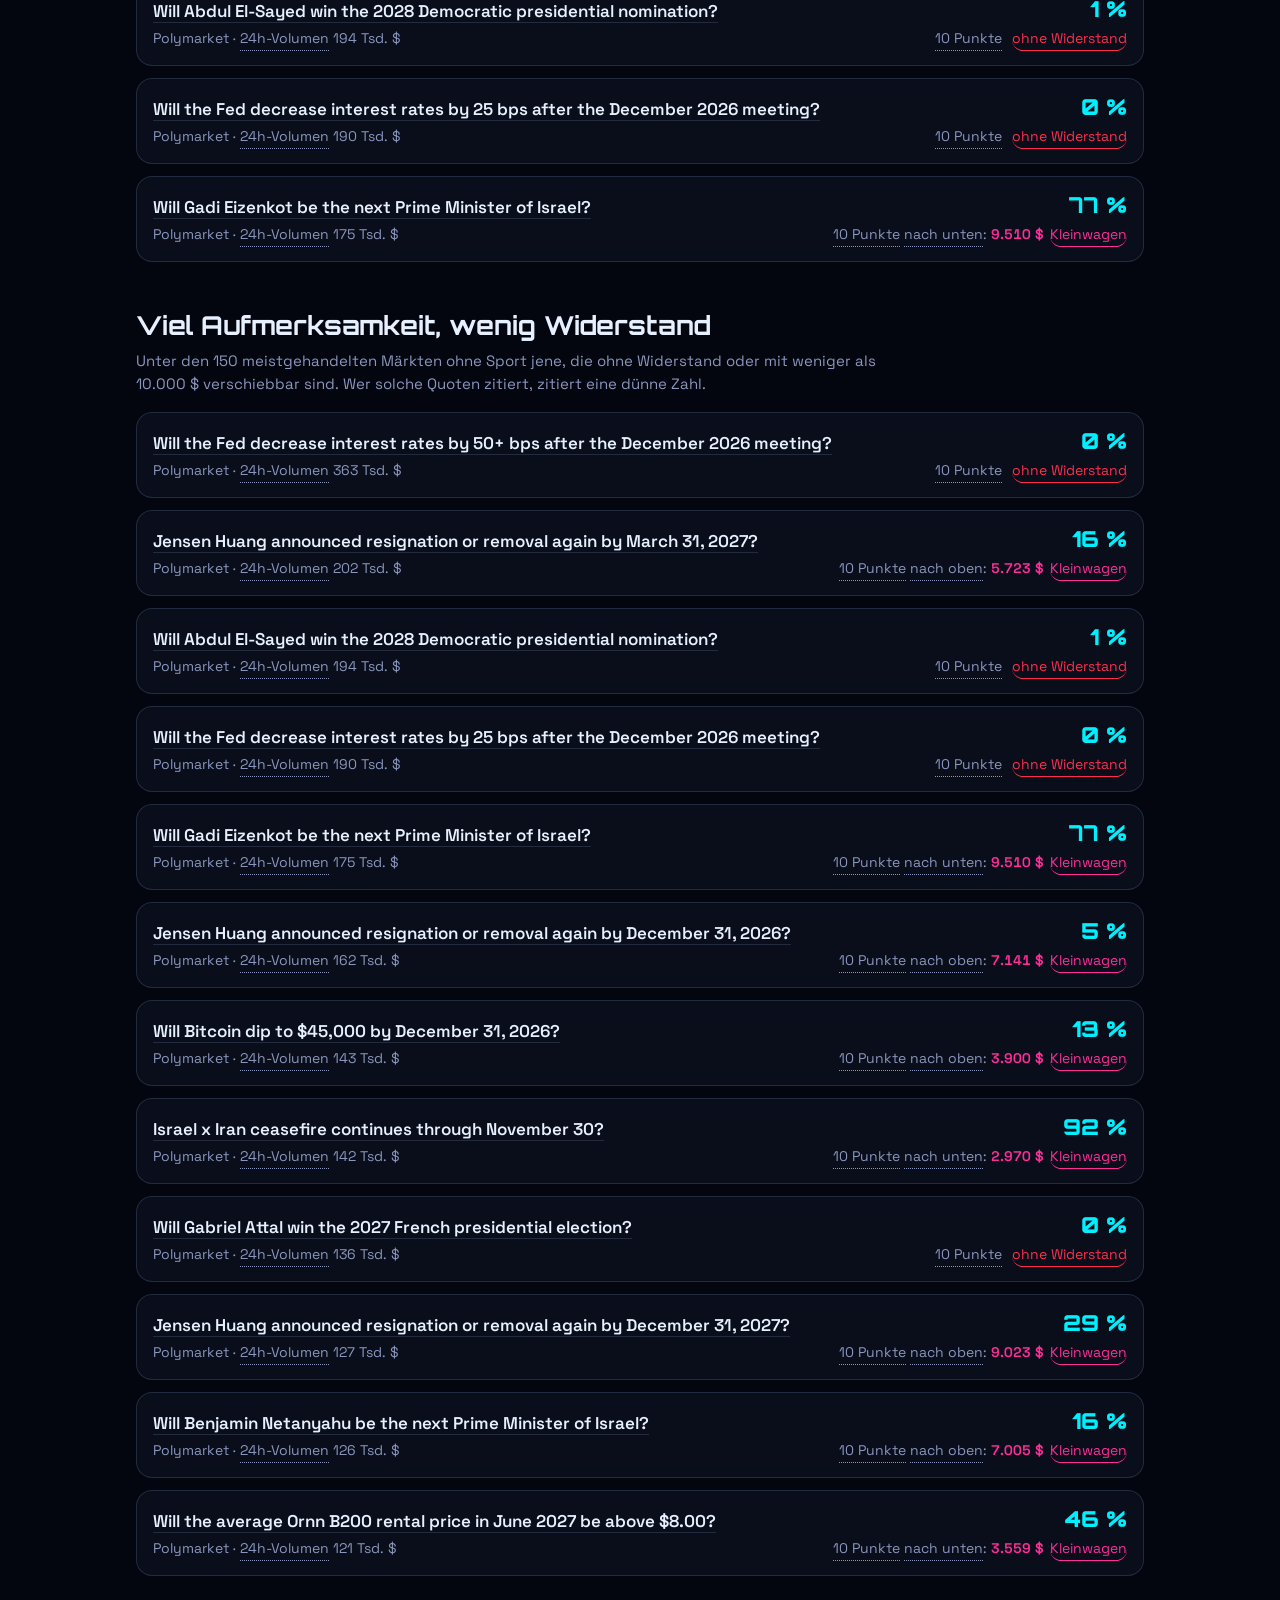
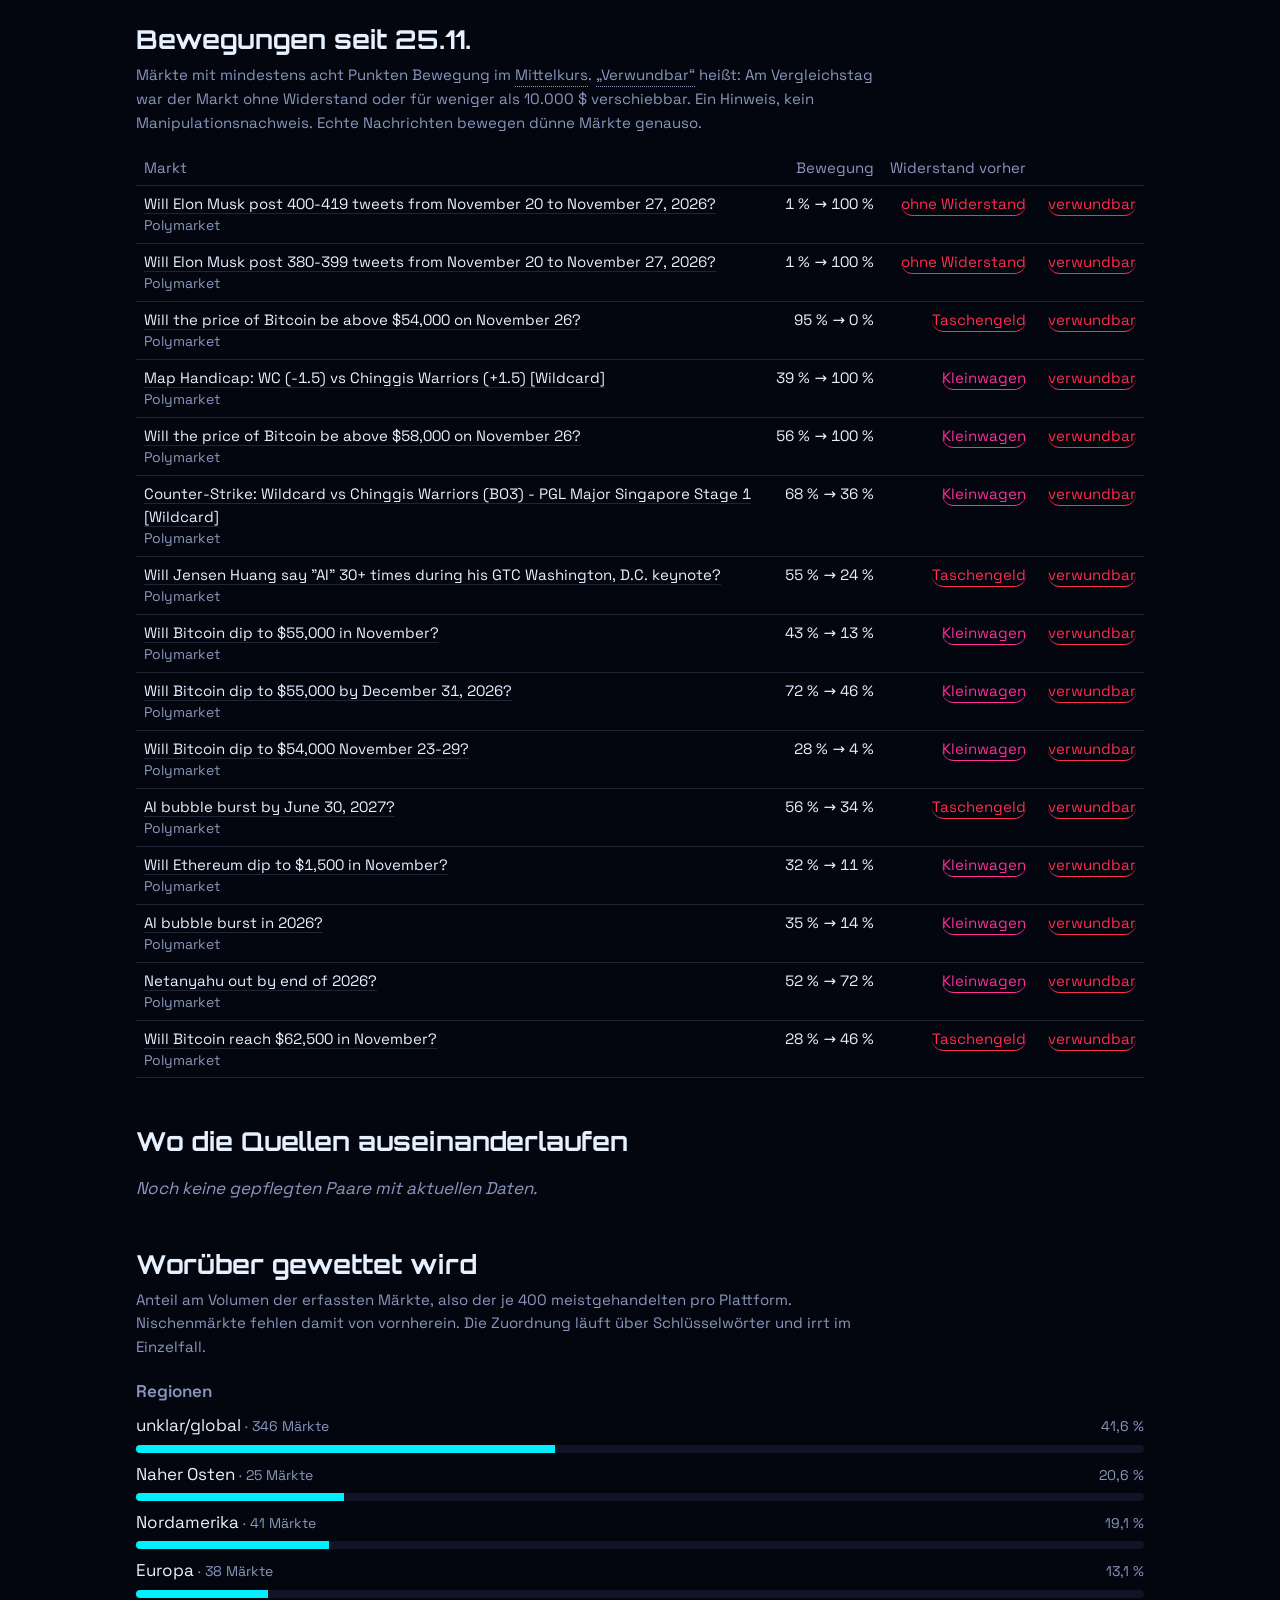
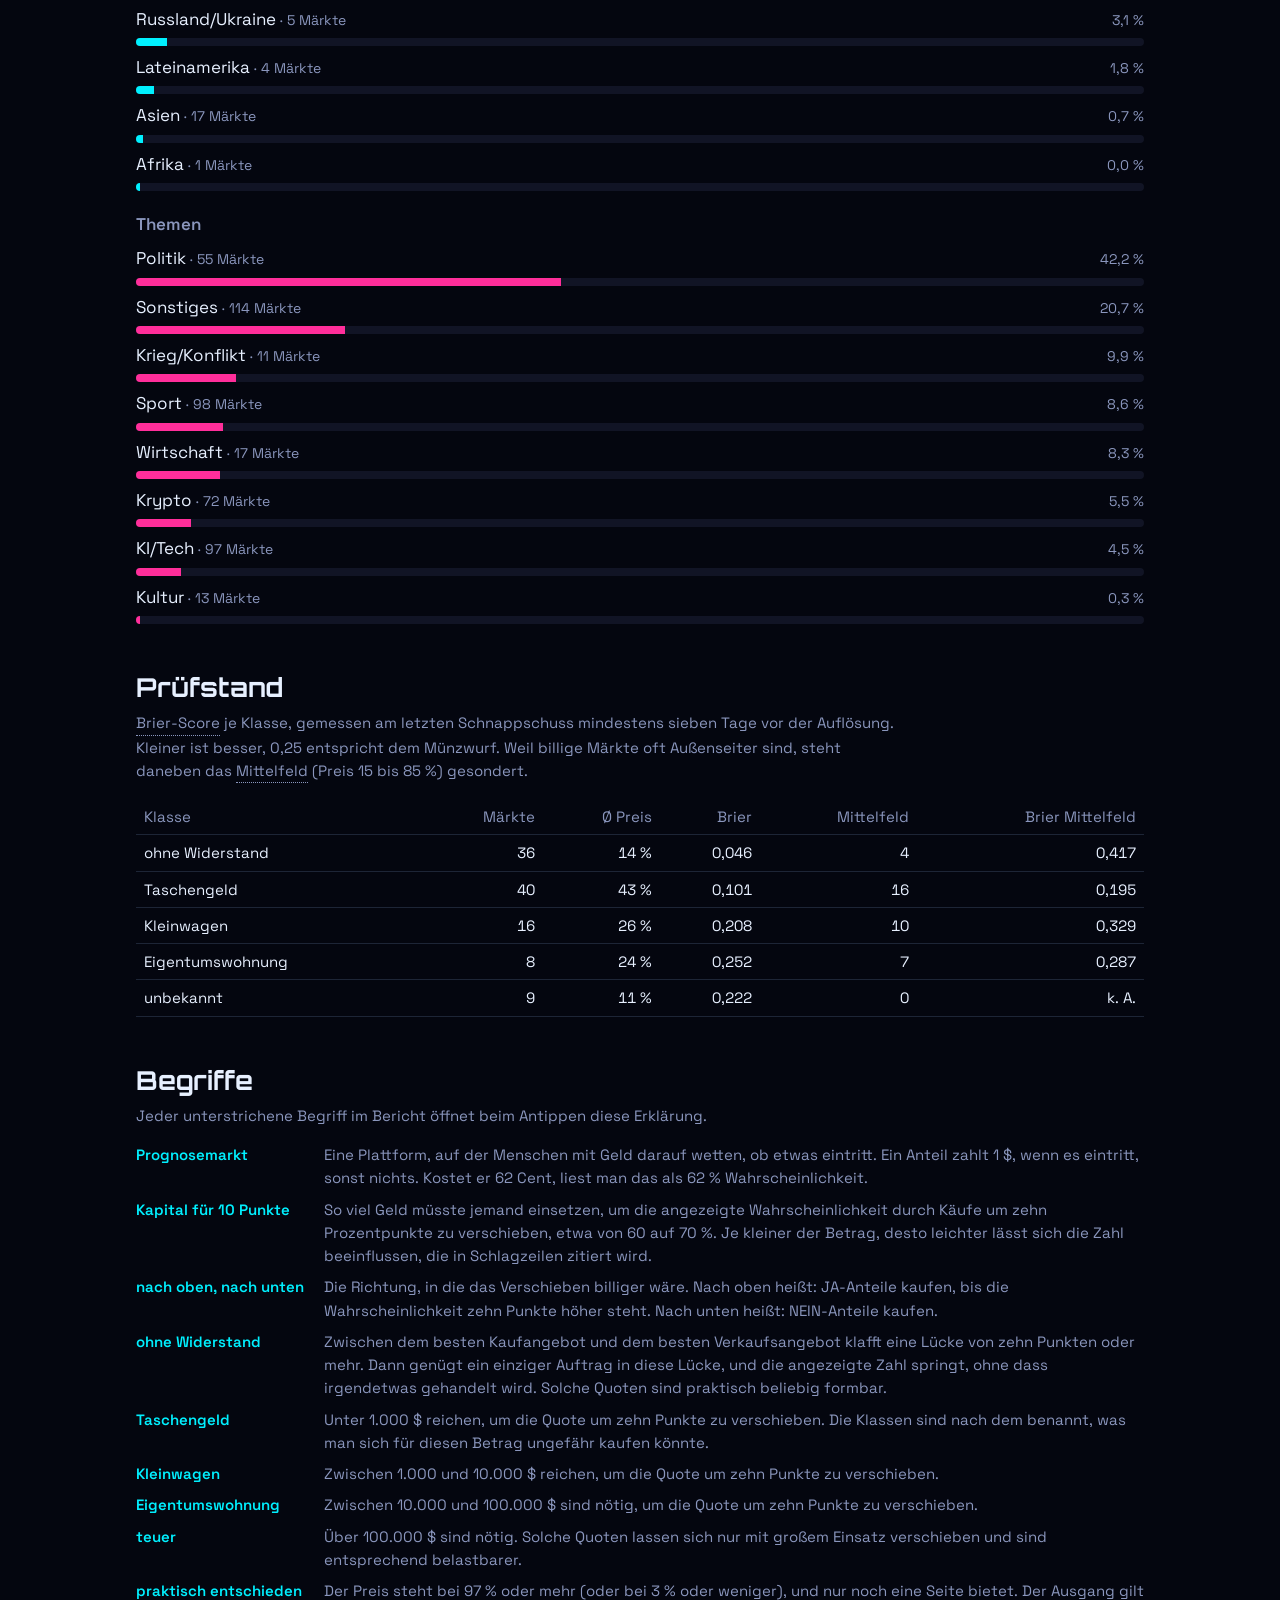
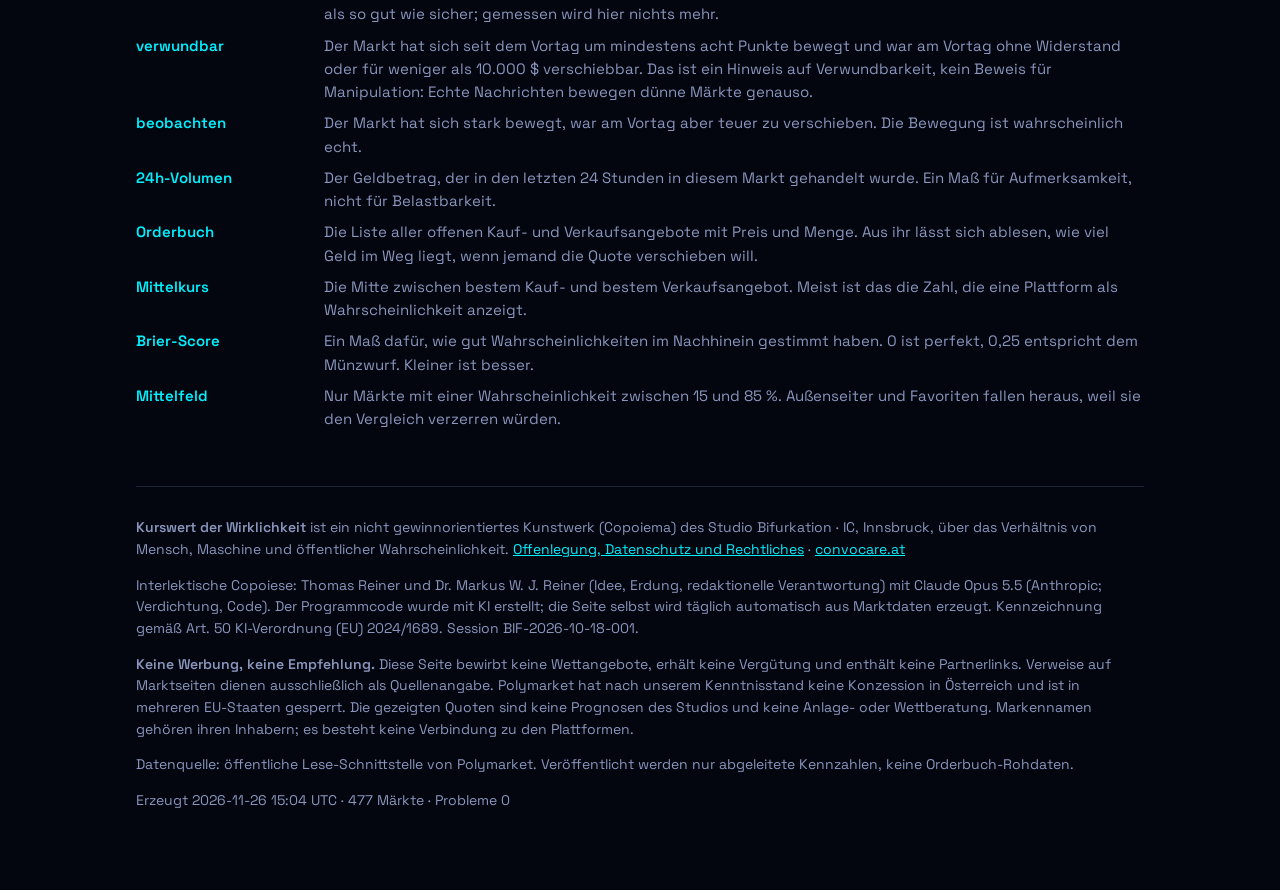
==== commit e82b4b6c: "Tageslauf 2026-11-26" ====
--- a/site/heute.html
+++ b/site/heute.html
@@ -59,165 +59,164 @@
 dl.glossary dd{margin:0;color:var(--muted)}
 @media (max-width:560px){h1{font-size:32px}.prob{font-size:19px}dl.glossary{grid-template-columns:1fr}dl.glossary dd{margin-bottom:8px}}
 </style></head><body><main>
-<div class="date">25.11.2026 · 476 Märkte</div>
+<div class="date">26.11.2026 · 477 Märkte</div>
 <h1>Kurswert der Wirklichkeit</h1>
 <p class="note"><a href="index.html" style="color:var(--teal)">Neu hier? Die Reise in sieben Stationen erklärt, worum es geht.</a></p>
 <p class="lead"><button type="button" class="term" popovertarget="g-prognosemarkt">Prognosemärkte</button> werden zitiert wie Umfragen. Hier steht neben jeder Quote, wie viel Kapital es binden würde, sie durch Handel um zehn Prozentpunkte zu verschieben. Ob billig verschiebbare Quoten tatsächlich weniger taugen, prüft dieser Bericht laufend nach.</p>
 <p class="note">Gemessen am sichtbaren <button type="button" class="term" popovertarget="g-orderbuch">Orderbuch</button> zum Zeitpunkt der Abfrage. <button type="button" class="term" popovertarget="g-ohne">„Ohne Widerstand“</button> heißt: Der Abstand zwischen bestem Kauf- und Verkaufsauftrag ist so groß, dass sich die angezeigte Zahl schon durch bloßes Einstellen von Aufträgen bewegen lässt, ganz ohne Handel. Market Maker füllen nach, wer verschiebt, hält danach Anteile mit möglichem Wert: gemessen wird Einsatz, nicht Verlust.</p>
-<p class="note">Verteilung heute: <button type="button" class="term" popovertarget="g-ohne">ohne Widerstand</button>: 73 · <button type="button" class="term" popovertarget="g-taschengeld">Taschengeld</button>: 91 · <button type="button" class="term" popovertarget="g-kleinwagen">Kleinwagen</button>: 133 · <button type="button" class="term" popovertarget="g-wohnung">Eigentumswohnung</button>: 101 · <button type="button" class="term" popovertarget="g-teuer">teuer</button>: 10 · <button type="button" class="term" popovertarget="g-entschieden">praktisch entschieden</button>: 55. Unterstrichene Begriffe antippen für eine Erklärung, alle auf einen Blick unter <a href="#begriffe" style="color:var(--teal)">Begriffe</a>.</p>
+<p class="note">Verteilung heute: <button type="button" class="term" popovertarget="g-ohne">ohne Widerstand</button>: 79 · <button type="button" class="term" popovertarget="g-taschengeld">Taschengeld</button>: 95 · <button type="button" class="term" popovertarget="g-kleinwagen">Kleinwagen</button>: 152 · <button type="button" class="term" popovertarget="g-wohnung">Eigentumswohnung</button>: 77 · <button type="button" class="term" popovertarget="g-teuer">teuer</button>: 8 · <button type="button" class="term" popovertarget="g-entschieden">praktisch entschieden</button>: 48. Unterstrichene Begriffe antippen für eine Erklärung, alle auf einen Blick unter <a href="#begriffe" style="color:var(--teal)">Begriffe</a>.</p>
 <h2>Die meistgehandelten Fragen des Tages</h2>
-<p class="note">Sortiert nach 24-Stunden-Volumen, ohne Sport. Sportwetten machen heute 40 % des Tagesvolumens aus (106 von 421 offenen Märkten) und würden diese Liste sonst füllen. Rechts unten das Kapital für zehn Punkte in die billigere Richtung.</p>
+<p class="note">Sortiert nach 24-Stunden-Volumen, ohne Sport. Sportwetten machen heute 37 % des Tagesvolumens aus (73 von 429 offenen Märkten) und würden diese Liste sonst füllen. Rechts unten das Kapital für zehn Punkte in die billigere Richtung.</p>
 <div class="grid"><div class="card"><div class="row">
-<div class="q"><a href="https://polymarket.com/event/fed-decision-in-december-20260729232808632" rel="nofollow noopener noreferrer">Will there be no change in Fed interest rates after the December 2026 meeting?</a></div>
-<div class="prob">5 %</div>
-<div class="meta">Polymarket · <button type="button" class="term" popovertarget="g-volumen">24h-Volumen</button> 1,9 Mio. $</div>
-<div class="meta right"><button type="button" class="term" popovertarget="g-zehnpunkte">10 Punkte</button> <button type="button" class="term" popovertarget="g-richtung">nach oben</button>: <span class="cost">16 Tsd. $</span><button type="button" class="tier term t-Eigentumswohnung" popovertarget="g-wohnung">Eigentumswohnung</button></div>
-</div></div><div class="card"><div class="row">
 <div class="q"><a href="https://polymarket.com/event/fed-decision-in-december-20260729232808632" rel="nofollow noopener noreferrer">Will the Fed increase interest rates by 50+ bps after the December 2026 meeting?</a></div>
 <div class="prob">2 %</div>
-<div class="meta">Polymarket · <button type="button" class="term" popovertarget="g-volumen">24h-Volumen</button> 899 Tsd. $</div>
-<div class="meta right"><button type="button" class="term" popovertarget="g-zehnpunkte">10 Punkte</button> <button type="button" class="term" popovertarget="g-richtung">nach oben</button>: <span class="cost">15 Tsd. $</span><button type="button" class="tier term t-Eigentumswohnung" popovertarget="g-wohnung">Eigentumswohnung</button></div>
-</div></div><div class="card"><div class="row">
-<div class="q"><a href="https://polymarket.com/event/fed-decision-in-december-20260729232808632" rel="nofollow noopener noreferrer">Will the Fed decrease interest rates by 25 bps after the December 2026 meeting?</a></div>
-<div class="prob">0 %</div>
-<div class="meta">Polymarket · <button type="button" class="term" popovertarget="g-volumen">24h-Volumen</button> 765 Tsd. $</div>
-<div class="meta right"><button type="button" class="term" popovertarget="g-zehnpunkte">10 Punkte</button> <button type="button" class="tier term t-ohne" popovertarget="g-ohne">ohne Widerstand</button></div>
+<div class="meta">Polymarket · <button type="button" class="term" popovertarget="g-volumen">24h-Volumen</button> 1,2 Mio. $</div>
+<div class="meta right"><button type="button" class="term" popovertarget="g-zehnpunkte">10 Punkte</button> <button type="button" class="term" popovertarget="g-richtung">nach oben</button>: <span class="cost">20 Tsd. $</span><button type="button" class="tier term t-Eigentumswohnung" popovertarget="g-wohnung">Eigentumswohnung</button></div>
+</div></div><div class="card"><div class="row">
+<div class="q"><a href="https://polymarket.com/event/fed-decision-in-december-20260729232808632" rel="nofollow noopener noreferrer">Will there be no change in Fed interest rates after the December 2026 meeting?</a></div>
+<div class="prob">4 %</div>
+<div class="meta">Polymarket · <button type="button" class="term" popovertarget="g-volumen">24h-Volumen</button> 974 Tsd. $</div>
+<div class="meta right"><button type="button" class="term" popovertarget="g-zehnpunkte">10 Punkte</button> <button type="button" class="term" popovertarget="g-richtung">nach oben</button>: <span class="cost">21 Tsd. $</span><button type="button" class="tier term t-Eigentumswohnung" popovertarget="g-wohnung">Eigentumswohnung</button></div>
 </div></div><div class="card"><div class="row">
 <div class="q"><a href="https://polymarket.com/event/fed-decision-in-december-20260729232808632" rel="nofollow noopener noreferrer">Will the Fed increase interest rates by 25 bps after the December 2026 meeting?</a></div>
 <div class="prob">94 %</div>
-<div class="meta">Polymarket · <button type="button" class="term" popovertarget="g-volumen">24h-Volumen</button> 543 Tsd. $</div>
-<div class="meta right"><button type="button" class="term" popovertarget="g-zehnpunkte">10 Punkte</button> <button type="button" class="term" popovertarget="g-richtung">nach unten</button>: <span class="cost">47 Tsd. $</span><button type="button" class="tier term t-Eigentumswohnung" popovertarget="g-wohnung">Eigentumswohnung</button></div>
+<div class="meta">Polymarket · <button type="button" class="term" popovertarget="g-volumen">24h-Volumen</button> 690 Tsd. $</div>
+<div class="meta right"><button type="button" class="term" popovertarget="g-zehnpunkte">10 Punkte</button> <button type="button" class="term" popovertarget="g-richtung">nach unten</button>: <span class="cost">83 Tsd. $</span><button type="button" class="tier term t-Eigentumswohnung" popovertarget="g-wohnung">Eigentumswohnung</button></div>
+</div></div><div class="card"><div class="row">
+<div class="q"><a href="https://polymarket.com/event/will-the-us-confirm-that-aliens-exist-before-2027" rel="nofollow noopener noreferrer">Will the US confirm that aliens exist before 2027?</a></div>
+<div class="prob">2 %</div>
+<div class="meta">Polymarket · <button type="button" class="term" popovertarget="g-volumen">24h-Volumen</button> 508 Tsd. $</div>
+<div class="meta right"><button type="button" class="term" popovertarget="g-zehnpunkte">10 Punkte</button> <button type="button" class="term" popovertarget="g-richtung">nach unten</button>: <span class="cost">56 Tsd. $</span><button type="button" class="tier term t-Eigentumswohnung" popovertarget="g-wohnung">Eigentumswohnung</button></div>
+</div></div><div class="card"><div class="row">
+<div class="q"><a href="https://polymarket.com/event/taipei-mayor-election-winner-20260813125857100" rel="nofollow noopener noreferrer">Will Chiang Wan-an win the next Taipei Mayor election?</a></div>
+<div class="prob">60 %</div>
+<div class="meta">Polymarket · <button type="button" class="term" popovertarget="g-volumen">24h-Volumen</button> 374 Tsd. $</div>
+<div class="meta right"><button type="button" class="term" popovertarget="g-zehnpunkte">10 Punkte</button> <button type="button" class="term" popovertarget="g-richtung">nach oben</button>: <span class="cost">82 Tsd. $</span><button type="button" class="tier term t-Eigentumswohnung" popovertarget="g-wohnung">Eigentumswohnung</button></div>
 </div></div><div class="card"><div class="row">
 <div class="q"><a href="https://polymarket.com/event/fed-decision-in-december-20260729232808632" rel="nofollow noopener noreferrer">Will the Fed decrease interest rates by 50+ bps after the December 2026 meeting?</a></div>
 <div class="prob">0 %</div>
-<div class="meta">Polymarket · <button type="button" class="term" popovertarget="g-volumen">24h-Volumen</button> 277 Tsd. $</div>
-<div class="meta right"><button type="button" class="term" popovertarget="g-zehnpunkte">10 Punkte</button> <button type="button" class="tier term t-ohne" popovertarget="g-ohne">ohne Widerstand</button></div>
-</div></div><div class="card"><div class="row">
-<div class="q"><a href="https://polymarket.com/event/next-french-presidential-election" rel="nofollow noopener noreferrer">Will David Lisnard win the 2027 French presidential election?</a></div>
-<div class="prob">23 %</div>
-<div class="meta">Polymarket · <button type="button" class="term" popovertarget="g-volumen">24h-Volumen</button> 268 Tsd. $</div>
-<div class="meta right"><button type="button" class="term" popovertarget="g-zehnpunkte">10 Punkte</button> <button type="button" class="term" popovertarget="g-richtung">nach oben</button>: <span class="cost">85 Tsd. $</span><button type="button" class="tier term t-Eigentumswohnung" popovertarget="g-wohnung">Eigentumswohnung</button></div>
-</div></div><div class="card"><div class="row">
-<div class="q"><a href="https://polymarket.com/event/what-price-will-bitcoin-hit-in-november-2026" rel="nofollow noopener noreferrer">Will Bitcoin dip to $55,000 in November?</a></div>
-<div class="prob">43 %</div>
-<div class="meta">Polymarket · <button type="button" class="term" popovertarget="g-volumen">24h-Volumen</button> 254 Tsd. $</div>
-<div class="meta right"><button type="button" class="term" popovertarget="g-zehnpunkte">10 Punkte</button> <button type="button" class="term" popovertarget="g-richtung">nach unten</button>: <span class="cost">1.491 $</span><button type="button" class="tier term t-Kleinwagen" popovertarget="g-kleinwagen">Kleinwagen</button></div>
-</div></div><div class="card"><div class="row">
-<div class="q"><a href="https://polymarket.com/event/taipei-mayor-election-winner-20260813125857100" rel="nofollow noopener noreferrer">Will Chiang Wan-an win the next Taipei Mayor election?</a></div>
-<div class="prob">64 %</div>
-<div class="meta">Polymarket · <button type="button" class="term" popovertarget="g-volumen">24h-Volumen</button> 233 Tsd. $</div>
-<div class="meta right"><button type="button" class="term" popovertarget="g-zehnpunkte">10 Punkte</button> <button type="button" class="term" popovertarget="g-richtung">nach unten</button>: <span class="cost">84 Tsd. $</span><button type="button" class="tier term t-Eigentumswohnung" popovertarget="g-wohnung">Eigentumswohnung</button></div>
-</div></div><div class="card"><div class="row">
-<div class="q"><a href="https://polymarket.com/event/h100-average-rental-price-in-january-2027" rel="nofollow noopener noreferrer">Will the average Ornn H100 rental price in January 2027 be above $2.60?</a></div>
-<div class="prob">80 %</div>
-<div class="meta">Polymarket · <button type="button" class="term" popovertarget="g-volumen">24h-Volumen</button> 230 Tsd. $</div>
-<div class="meta right"><button type="button" class="term" popovertarget="g-zehnpunkte">10 Punkte</button> <button type="button" class="term" popovertarget="g-richtung">nach unten</button>: <span class="cost">5.631 $</span><button type="button" class="tier term t-Kleinwagen" popovertarget="g-kleinwagen">Kleinwagen</button></div>
-</div></div><div class="card"><div class="row">
-<div class="q"><a href="https://polymarket.com/event/h100-average-rental-price-in-january-2027" rel="nofollow noopener noreferrer">Will the average Ornn H100 rental price in January 2027 be above $2.70?</a></div>
+<div class="meta">Polymarket · <button type="button" class="term" popovertarget="g-volumen">24h-Volumen</button> 363 Tsd. $</div>
+<div class="meta right"><button type="button" class="term" popovertarget="g-zehnpunkte">10 Punkte</button> <button type="button" class="tier term t-ohne" popovertarget="g-ohne">ohne Widerstand</button></div>
+</div></div><div class="card"><div class="row">
+<div class="q"><a href="https://polymarket.com/event/taipei-mayor-election-winner-20260813125857100" rel="nofollow noopener noreferrer">Will Puma Shen win the next Taipei Mayor election?</a></div>
+<div class="prob">41 %</div>
+<div class="meta">Polymarket · <button type="button" class="term" popovertarget="g-volumen">24h-Volumen</button> 322 Tsd. $</div>
+<div class="meta right"><button type="button" class="term" popovertarget="g-zehnpunkte">10 Punkte</button> <button type="button" class="term" popovertarget="g-richtung">nach unten</button>: <span class="cost">70 Tsd. $</span><button type="button" class="tier term t-Eigentumswohnung" popovertarget="g-wohnung">Eigentumswohnung</button></div>
+</div></div><div class="card"><div class="row">
+<div class="q"><a href="https://polymarket.com/event/b200-average-rental-price-in-march-2027" rel="nofollow noopener noreferrer">Will the average Ornn B200 rental price in March 2027 be above $8.00?</a></div>
 <div class="prob">74 %</div>
-<div class="meta">Polymarket · <button type="button" class="term" popovertarget="g-volumen">24h-Volumen</button> 196 Tsd. $</div>
-<div class="meta right"><button type="button" class="term" popovertarget="g-zehnpunkte">10 Punkte</button> <button type="button" class="term" popovertarget="g-richtung">nach unten</button>: <span class="cost">19 Tsd. $</span><button type="button" class="tier term t-Eigentumswohnung" popovertarget="g-wohnung">Eigentumswohnung</button></div>
-</div></div><div class="card"><div class="row">
-<div class="q"><a href="https://polymarket.com/event/what-price-will-bitcoin-hit-in-november-2026" rel="nofollow noopener noreferrer">Will Bitcoin dip to $50,000 in November?</a></div>
-<div class="prob">12 %</div>
-<div class="meta">Polymarket · <button type="button" class="term" popovertarget="g-volumen">24h-Volumen</button> 188 Tsd. $</div>
-<div class="meta right"><button type="button" class="term" popovertarget="g-zehnpunkte">10 Punkte</button> <button type="button" class="term" popovertarget="g-richtung">nach oben</button>: <span class="cost">1.914 $</span><button type="button" class="tier term t-Kleinwagen" popovertarget="g-kleinwagen">Kleinwagen</button></div>
-</div></div><div class="card"><div class="row">
-<div class="q"><a href="https://polymarket.com/event/jensen-huang-out-as-nvidia-ceo-again-byptptpt" rel="nofollow noopener noreferrer">Jensen Huang announced resignation or removal again by December 31, 2026?</a></div>
-<div class="prob">5 %</div>
-<div class="meta">Polymarket · <button type="button" class="term" popovertarget="g-volumen">24h-Volumen</button> 173 Tsd. $</div>
-<div class="meta right"><button type="button" class="term" popovertarget="g-zehnpunkte">10 Punkte</button> <button type="button" class="term" popovertarget="g-richtung">nach oben</button>: <span class="cost">15 Tsd. $</span><button type="button" class="tier term t-Eigentumswohnung" popovertarget="g-wohnung">Eigentumswohnung</button></div>
+<div class="meta">Polymarket · <button type="button" class="term" popovertarget="g-volumen">24h-Volumen</button> 220 Tsd. $</div>
+<div class="meta right"><button type="button" class="term" popovertarget="g-zehnpunkte">10 Punkte</button> <button type="button" class="term" popovertarget="g-richtung">nach unten</button>: <span class="cost">34 Tsd. $</span><button type="button" class="tier term t-Eigentumswohnung" popovertarget="g-wohnung">Eigentumswohnung</button></div>
+</div></div><div class="card"><div class="row">
+<div class="q"><a href="https://polymarket.com/event/jensen-huang-out-as-nvidia-ceo-again-byptptpt" rel="nofollow noopener noreferrer">Jensen Huang announced resignation or removal again by March 31, 2027?</a></div>
+<div class="prob">16 %</div>
+<div class="meta">Polymarket · <button type="button" class="term" popovertarget="g-volumen">24h-Volumen</button> 202 Tsd. $</div>
+<div class="meta right"><button type="button" class="term" popovertarget="g-zehnpunkte">10 Punkte</button> <button type="button" class="term" popovertarget="g-richtung">nach oben</button>: <span class="cost">5.723 $</span><button type="button" class="tier term t-Kleinwagen" popovertarget="g-kleinwagen">Kleinwagen</button></div>
+</div></div><div class="card"><div class="row">
+<div class="q"><a href="https://polymarket.com/event/democratic-presidential-nominee-2028" rel="nofollow noopener noreferrer">Will Abdul El-Sayed win the 2028 Democratic presidential nomination?</a></div>
+<div class="prob">1 %</div>
+<div class="meta">Polymarket · <button type="button" class="term" popovertarget="g-volumen">24h-Volumen</button> 194 Tsd. $</div>
+<div class="meta right"><button type="button" class="term" popovertarget="g-zehnpunkte">10 Punkte</button> <button type="button" class="tier term t-ohne" popovertarget="g-ohne">ohne Widerstand</button></div>
+</div></div><div class="card"><div class="row">
+<div class="q"><a href="https://polymarket.com/event/fed-decision-in-december-20260729232808632" rel="nofollow noopener noreferrer">Will the Fed decrease interest rates by 25 bps after the December 2026 meeting?</a></div>
+<div class="prob">0 %</div>
+<div class="meta">Polymarket · <button type="button" class="term" popovertarget="g-volumen">24h-Volumen</button> 190 Tsd. $</div>
+<div class="meta right"><button type="button" class="term" popovertarget="g-zehnpunkte">10 Punkte</button> <button type="button" class="tier term t-ohne" popovertarget="g-ohne">ohne Widerstand</button></div>
+</div></div><div class="card"><div class="row">
+<div class="q"><a href="https://polymarket.com/event/who-will-be-the-next-prime-minister-of-israel-after-the-next-election" rel="nofollow noopener noreferrer">Will Gadi Eizenkot be the next Prime Minister of Israel?</a></div>
+<div class="prob">77 %</div>
+<div class="meta">Polymarket · <button type="button" class="term" popovertarget="g-volumen">24h-Volumen</button> 175 Tsd. $</div>
+<div class="meta right"><button type="button" class="term" popovertarget="g-zehnpunkte">10 Punkte</button> <button type="button" class="term" popovertarget="g-richtung">nach unten</button>: <span class="cost">9.510 $</span><button type="button" class="tier term t-Kleinwagen" popovertarget="g-kleinwagen">Kleinwagen</button></div>
 </div></div></div>
 <h2>Viel Aufmerksamkeit, wenig Widerstand</h2>
 <p class="note">Unter den 150 meistgehandelten Märkten ohne Sport jene, die ohne Widerstand oder mit weniger als 10.000 $ verschiebbar sind. Wer solche Quoten zitiert, zitiert eine dünne Zahl.</p>
 <div class="grid"><div class="card"><div class="row">
+<div class="q"><a href="https://polymarket.com/event/fed-decision-in-december-20260729232808632" rel="nofollow noopener noreferrer">Will the Fed decrease interest rates by 50+ bps after the December 2026 meeting?</a></div>
+<div class="prob">0 %</div>
+<div class="meta">Polymarket · <button type="button" class="term" popovertarget="g-volumen">24h-Volumen</button> 363 Tsd. $</div>
+<div class="meta right"><button type="button" class="term" popovertarget="g-zehnpunkte">10 Punkte</button> <button type="button" class="tier term t-ohne" popovertarget="g-ohne">ohne Widerstand</button></div>
+</div></div><div class="card"><div class="row">
+<div class="q"><a href="https://polymarket.com/event/jensen-huang-out-as-nvidia-ceo-again-byptptpt" rel="nofollow noopener noreferrer">Jensen Huang announced resignation or removal again by March 31, 2027?</a></div>
+<div class="prob">16 %</div>
+<div class="meta">Polymarket · <button type="button" class="term" popovertarget="g-volumen">24h-Volumen</button> 202 Tsd. $</div>
+<div class="meta right"><button type="button" class="term" popovertarget="g-zehnpunkte">10 Punkte</button> <button type="button" class="term" popovertarget="g-richtung">nach oben</button>: <span class="cost">5.723 $</span><button type="button" class="tier term t-Kleinwagen" popovertarget="g-kleinwagen">Kleinwagen</button></div>
+</div></div><div class="card"><div class="row">
+<div class="q"><a href="https://polymarket.com/event/democratic-presidential-nominee-2028" rel="nofollow noopener noreferrer">Will Abdul El-Sayed win the 2028 Democratic presidential nomination?</a></div>
+<div class="prob">1 %</div>
+<div class="meta">Polymarket · <button type="button" class="term" popovertarget="g-volumen">24h-Volumen</button> 194 Tsd. $</div>
+<div class="meta right"><button type="button" class="term" popovertarget="g-zehnpunkte">10 Punkte</button> <button type="button" class="tier term t-ohne" popovertarget="g-ohne">ohne Widerstand</button></div>
+</div></div><div class="card"><div class="row">
 <div class="q"><a href="https://polymarket.com/event/fed-decision-in-december-20260729232808632" rel="nofollow noopener noreferrer">Will the Fed decrease interest rates by 25 bps after the December 2026 meeting?</a></div>
 <div class="prob">0 %</div>
-<div class="meta">Polymarket · <button type="button" class="term" popovertarget="g-volumen">24h-Volumen</button> 765 Tsd. $</div>
-<div class="meta right"><button type="button" class="term" popovertarget="g-zehnpunkte">10 Punkte</button> <button type="button" class="tier term t-ohne" popovertarget="g-ohne">ohne Widerstand</button></div>
-</div></div><div class="card"><div class="row">
-<div class="q"><a href="https://polymarket.com/event/fed-decision-in-december-20260729232808632" rel="nofollow noopener noreferrer">Will the Fed decrease interest rates by 50+ bps after the December 2026 meeting?</a></div>
-<div class="prob">0 %</div>
-<div class="meta">Polymarket · <button type="button" class="term" popovertarget="g-volumen">24h-Volumen</button> 277 Tsd. $</div>
-<div class="meta right"><button type="button" class="term" popovertarget="g-zehnpunkte">10 Punkte</button> <button type="button" class="tier term t-ohne" popovertarget="g-ohne">ohne Widerstand</button></div>
-</div></div><div class="card"><div class="row">
-<div class="q"><a href="https://polymarket.com/event/what-price-will-bitcoin-hit-in-november-2026" rel="nofollow noopener noreferrer">Will Bitcoin dip to $55,000 in November?</a></div>
-<div class="prob">43 %</div>
-<div class="meta">Polymarket · <button type="button" class="term" popovertarget="g-volumen">24h-Volumen</button> 254 Tsd. $</div>
-<div class="meta right"><button type="button" class="term" popovertarget="g-zehnpunkte">10 Punkte</button> <button type="button" class="term" popovertarget="g-richtung">nach unten</button>: <span class="cost">1.491 $</span><button type="button" class="tier term t-Kleinwagen" popovertarget="g-kleinwagen">Kleinwagen</button></div>
-</div></div><div class="card"><div class="row">
-<div class="q"><a href="https://polymarket.com/event/h100-average-rental-price-in-january-2027" rel="nofollow noopener noreferrer">Will the average Ornn H100 rental price in January 2027 be above $2.60?</a></div>
-<div class="prob">80 %</div>
-<div class="meta">Polymarket · <button type="button" class="term" popovertarget="g-volumen">24h-Volumen</button> 230 Tsd. $</div>
-<div class="meta right"><button type="button" class="term" popovertarget="g-zehnpunkte">10 Punkte</button> <button type="button" class="term" popovertarget="g-richtung">nach unten</button>: <span class="cost">5.631 $</span><button type="button" class="tier term t-Kleinwagen" popovertarget="g-kleinwagen">Kleinwagen</button></div>
-</div></div><div class="card"><div class="row">
-<div class="q"><a href="https://polymarket.com/event/what-price-will-bitcoin-hit-in-november-2026" rel="nofollow noopener noreferrer">Will Bitcoin dip to $50,000 in November?</a></div>
-<div class="prob">12 %</div>
-<div class="meta">Polymarket · <button type="button" class="term" popovertarget="g-volumen">24h-Volumen</button> 188 Tsd. $</div>
-<div class="meta right"><button type="button" class="term" popovertarget="g-zehnpunkte">10 Punkte</button> <button type="button" class="term" popovertarget="g-richtung">nach oben</button>: <span class="cost">1.914 $</span><button type="button" class="tier term t-Kleinwagen" popovertarget="g-kleinwagen">Kleinwagen</button></div>
-</div></div><div class="card"><div class="row">
-<div class="q"><a href="https://polymarket.com/event/will-the-iranian-regime-fall-by-the-end-of-2026" rel="nofollow noopener noreferrer">Will the Iranian regime fall before 2027?</a></div>
-<div class="prob">3 %</div>
-<div class="meta">Polymarket · <button type="button" class="term" popovertarget="g-volumen">24h-Volumen</button> 170 Tsd. $</div>
-<div class="meta right"><button type="button" class="term" popovertarget="g-zehnpunkte">10 Punkte</button> <button type="button" class="term" popovertarget="g-richtung">nach oben</button>: <span class="cost">8.590 $</span><button type="button" class="tier term t-Kleinwagen" popovertarget="g-kleinwagen">Kleinwagen</button></div>
+<div class="meta">Polymarket · <button type="button" class="term" popovertarget="g-volumen">24h-Volumen</button> 190 Tsd. $</div>
+<div class="meta right"><button type="button" class="term" popovertarget="g-zehnpunkte">10 Punkte</button> <button type="button" class="tier term t-ohne" popovertarget="g-ohne">ohne Widerstand</button></div>
+</div></div><div class="card"><div class="row">
+<div class="q"><a href="https://polymarket.com/event/who-will-be-the-next-prime-minister-of-israel-after-the-next-election" rel="nofollow noopener noreferrer">Will Gadi Eizenkot be the next Prime Minister of Israel?</a></div>
+<div class="prob">77 %</div>
+<div class="meta">Polymarket · <button type="button" class="term" popovertarget="g-volumen">24h-Volumen</button> 175 Tsd. $</div>
+<div class="meta right"><button type="button" class="term" popovertarget="g-zehnpunkte">10 Punkte</button> <button type="button" class="term" popovertarget="g-richtung">nach unten</button>: <span class="cost">9.510 $</span><button type="button" class="tier term t-Kleinwagen" popovertarget="g-kleinwagen">Kleinwagen</button></div>
+</div></div><div class="card"><div class="row">
+<div class="q"><a href="https://polymarket.com/event/jensen-huang-out-as-nvidia-ceo-again-byptptpt" rel="nofollow noopener noreferrer">Jensen Huang announced resignation or removal again by December 31, 2026?</a></div>
+<div class="prob">5 %</div>
+<div class="meta">Polymarket · <button type="button" class="term" popovertarget="g-volumen">24h-Volumen</button> 162 Tsd. $</div>
+<div class="meta right"><button type="button" class="term" popovertarget="g-zehnpunkte">10 Punkte</button> <button type="button" class="term" popovertarget="g-richtung">nach oben</button>: <span class="cost">7.141 $</span><button type="button" class="tier term t-Kleinwagen" popovertarget="g-kleinwagen">Kleinwagen</button></div>
+</div></div><div class="card"><div class="row">
+<div class="q"><a href="https://polymarket.com/event/what-price-will-bitcoin-hit-before-2027" rel="nofollow noopener noreferrer">Will Bitcoin dip to $45,000 by December 31, 2026?</a></div>
+<div class="prob">13 %</div>
+<div class="meta">Polymarket · <button type="button" class="term" popovertarget="g-volumen">24h-Volumen</button> 143 Tsd. $</div>
+<div class="meta right"><button type="button" class="term" popovertarget="g-zehnpunkte">10 Punkte</button> <button type="button" class="term" popovertarget="g-richtung">nach oben</button>: <span class="cost">3.900 $</span><button type="button" class="tier term t-Kleinwagen" popovertarget="g-kleinwagen">Kleinwagen</button></div>
+</div></div><div class="card"><div class="row">
+<div class="q"><a href="https://polymarket.com/event/israel-x-iran-ceasefire-continues-throughptptpt-20260716224448963" rel="nofollow noopener noreferrer">Israel x Iran ceasefire continues through November 30?</a></div>
+<div class="prob">92 %</div>
+<div class="meta">Polymarket · <button type="button" class="term" popovertarget="g-volumen">24h-Volumen</button> 142 Tsd. $</div>
+<div class="meta right"><button type="button" class="term" popovertarget="g-zehnpunkte">10 Punkte</button> <button type="button" class="term" popovertarget="g-richtung">nach unten</button>: <span class="cost">2.970 $</span><button type="button" class="tier term t-Kleinwagen" popovertarget="g-kleinwagen">Kleinwagen</button></div>
+</div></div><div class="card"><div class="row">
+<div class="q"><a href="https://polymarket.com/event/next-french-presidential-election" rel="nofollow noopener noreferrer">Will Gabriel Attal win the 2027 French presidential election?</a></div>
+<div class="prob">0 %</div>
+<div class="meta">Polymarket · <button type="button" class="term" popovertarget="g-volumen">24h-Volumen</button> 136 Tsd. $</div>
+<div class="meta right"><button type="button" class="term" popovertarget="g-zehnpunkte">10 Punkte</button> <button type="button" class="tier term t-ohne" popovertarget="g-ohne">ohne Widerstand</button></div>
+</div></div><div class="card"><div class="row">
+<div class="q"><a href="https://polymarket.com/event/jensen-huang-out-as-nvidia-ceo-again-byptptpt" rel="nofollow noopener noreferrer">Jensen Huang announced resignation or removal again by December 31, 2027?</a></div>
+<div class="prob">29 %</div>
+<div class="meta">Polymarket · <button type="button" class="term" popovertarget="g-volumen">24h-Volumen</button> 127 Tsd. $</div>
+<div class="meta right"><button type="button" class="term" popovertarget="g-zehnpunkte">10 Punkte</button> <button type="button" class="term" popovertarget="g-richtung">nach oben</button>: <span class="cost">9.023 $</span><button type="button" class="tier term t-Kleinwagen" popovertarget="g-kleinwagen">Kleinwagen</button></div>
 </div></div><div class="card"><div class="row">
 <div class="q"><a href="https://polymarket.com/event/who-will-be-the-next-prime-minister-of-israel-after-the-next-election" rel="nofollow noopener noreferrer">Will Benjamin Netanyahu be the next Prime Minister of Israel?</a></div>
-<div class="prob">21 %</div>
-<div class="meta">Polymarket · <button type="button" class="term" popovertarget="g-volumen">24h-Volumen</button> 162 Tsd. $</div>
-<div class="meta right"><button type="button" class="term" popovertarget="g-zehnpunkte">10 Punkte</button> <button type="button" class="term" popovertarget="g-richtung">nach oben</button>: <span class="cost">8.317 $</span><button type="button" class="tier term t-Kleinwagen" popovertarget="g-kleinwagen">Kleinwagen</button></div>
-</div></div><div class="card"><div class="row">
-<div class="q"><a href="https://polymarket.com/event/israel-x-iran-ceasefire-continues-throughptptpt-20260716224448963" rel="nofollow noopener noreferrer">Israel x Iran ceasefire continues through November 30?</a></div>
-<div class="prob">94 %</div>
-<div class="meta">Polymarket · <button type="button" class="term" popovertarget="g-volumen">24h-Volumen</button> 155 Tsd. $</div>
-<div class="meta right"><button type="button" class="term" popovertarget="g-zehnpunkte">10 Punkte</button> <button type="button" class="term" popovertarget="g-richtung">nach unten</button>: <span class="cost">3.302 $</span><button type="button" class="tier term t-Kleinwagen" popovertarget="g-kleinwagen">Kleinwagen</button></div>
-</div></div><div class="card"><div class="row">
-<div class="q"><a href="https://polymarket.com/event/what-price-will-bitcoin-hit-in-november-2026" rel="nofollow noopener noreferrer">Will Bitcoin dip to $47,500 in November?</a></div>
-<div class="prob">8 %</div>
-<div class="meta">Polymarket · <button type="button" class="term" popovertarget="g-volumen">24h-Volumen</button> 149 Tsd. $</div>
-<div class="meta right"><button type="button" class="term" popovertarget="g-zehnpunkte">10 Punkte</button> <button type="button" class="term" popovertarget="g-richtung">nach oben</button>: <span class="cost">1.211 $</span><button type="button" class="tier term t-Kleinwagen" popovertarget="g-kleinwagen">Kleinwagen</button></div>
-</div></div><div class="card"><div class="row">
-<div class="q"><a href="https://polymarket.com/event/who-will-be-the-next-prime-minister-of-israel-after-the-next-election" rel="nofollow noopener noreferrer">Will Avigdor Lieberman be the next Prime Minister of Israel?</a></div>
-<div class="prob">2 %</div>
-<div class="meta">Polymarket · <button type="button" class="term" popovertarget="g-volumen">24h-Volumen</button> 130 Tsd. $</div>
-<div class="meta right"><button type="button" class="term" popovertarget="g-zehnpunkte">10 Punkte</button> <button type="button" class="term" popovertarget="g-richtung">nach oben</button>: <span class="cost">3.868 $</span><button type="button" class="tier term t-Kleinwagen" popovertarget="g-kleinwagen">Kleinwagen</button></div>
-</div></div><div class="card"><div class="row">
-<div class="q"><a href="https://polymarket.com/event/what-price-will-bitcoin-hit-in-november-2026" rel="nofollow noopener noreferrer">Will Bitcoin dip to $52,500 in November?</a></div>
-<div class="prob">20 %</div>
-<div class="meta">Polymarket · <button type="button" class="term" popovertarget="g-volumen">24h-Volumen</button> 128 Tsd. $</div>
-<div class="meta right"><button type="button" class="term" popovertarget="g-zehnpunkte">10 Punkte</button> <button type="button" class="term" popovertarget="g-richtung">nach oben</button>: <span class="cost">2.240 $</span><button type="button" class="tier term t-Kleinwagen" popovertarget="g-kleinwagen">Kleinwagen</button></div>
-</div></div><div class="card"><div class="row">
-<div class="q"><a href="https://polymarket.com/event/israel-x-iran-ceasefire-continues-throughptptpt-20260716224448963" rel="nofollow noopener noreferrer">Israel x Iran ceasefire continues through December 31?</a></div>
-<div class="prob">74 %</div>
-<div class="meta">Polymarket · <button type="button" class="term" popovertarget="g-volumen">24h-Volumen</button> 116 Tsd. $</div>
-<div class="meta right"><button type="button" class="term" popovertarget="g-zehnpunkte">10 Punkte</button> <button type="button" class="term" popovertarget="g-richtung">nach unten</button>: <span class="cost">8.000 $</span><button type="button" class="tier term t-Kleinwagen" popovertarget="g-kleinwagen">Kleinwagen</button></div>
+<div class="prob">16 %</div>
+<div class="meta">Polymarket · <button type="button" class="term" popovertarget="g-volumen">24h-Volumen</button> 126 Tsd. $</div>
+<div class="meta right"><button type="button" class="term" popovertarget="g-zehnpunkte">10 Punkte</button> <button type="button" class="term" popovertarget="g-richtung">nach oben</button>: <span class="cost">7.005 $</span><button type="button" class="tier term t-Kleinwagen" popovertarget="g-kleinwagen">Kleinwagen</button></div>
+</div></div><div class="card"><div class="row">
+<div class="q"><a href="https://polymarket.com/event/b200-average-rental-price-in-june-2027" rel="nofollow noopener noreferrer">Will the average Ornn B200 rental price in June 2027 be above $8.00?</a></div>
+<div class="prob">46 %</div>
+<div class="meta">Polymarket · <button type="button" class="term" popovertarget="g-volumen">24h-Volumen</button> 121 Tsd. $</div>
+<div class="meta right"><button type="button" class="term" popovertarget="g-zehnpunkte">10 Punkte</button> <button type="button" class="term" popovertarget="g-richtung">nach unten</button>: <span class="cost">3.559 $</span><button type="button" class="tier term t-Kleinwagen" popovertarget="g-kleinwagen">Kleinwagen</button></div>
 </div></div></div>
-<h2>Bewegungen seit 24.11.</h2>
+<h2>Bewegungen seit 25.11.</h2>
 <p class="note">Märkte mit mindestens acht Punkten Bewegung im <button type="button" class="term" popovertarget="g-mittelkurs">Mittelkurs</button>. <button type="button" class="term" popovertarget="g-verwundbar">„Verwundbar“</button> heißt: Am Vergleichstag war der Markt ohne Widerstand oder für weniger als 10.000 $ verschiebbar. Ein Hinweis, kein Manipulationsnachweis. Echte Nachrichten bewegen dünne Märkte genauso.</p>
-<div class='scroll'><table><tr><th>Markt</th><th class='num'>Bewegung</th><th class='num'>Widerstand vorher</th><th></th></tr><tr><td><a href='https://polymarket.com/event/bitcoin-above-on-november-25-2026' rel='nofollow noopener noreferrer'>Will the price of Bitcoin be above $68,000 on November 25?</a><div class='meta'>Polymarket</div></td><td class='num'>0 % → 100 %</td><td class='num'><button type="button" class="tier term t-ohne" popovertarget="g-ohne">ohne Widerstand</button></td><td><button type="button" class="tier term t-verwundbar" popovertarget="g-verwundbar">verwundbar</button></td></tr><tr><td><a href='https://polymarket.com/event/anthropic-closes-below-ipo-price-by' rel='nofollow noopener noreferrer'>Will Anthropic close below its IPO price by November 27, 2026?</a><div class='meta'>Polymarket</div></td><td class='num'>96 % → 0 %</td><td class='num'><button type="button" class="tier term t-Taschengeld" popovertarget="g-taschengeld">Taschengeld</button></td><td><button type="button" class="tier term t-verwundbar" popovertarget="g-verwundbar">verwundbar</button></td></tr><tr><td><a href='https://polymarket.com/event/how-many-jensen-huang-affairs-will-be-reported-by-december-31' rel='nofollow noopener noreferrer'>Will 3 Jensen Huang affairs be reported by December 31?</a><div class='meta'>Polymarket</div></td><td class='num'>5 % → 100 %</td><td class='num'><button type="button" class="tier term t-Kleinwagen" popovertarget="g-kleinwagen">Kleinwagen</button></td><td><button type="button" class="tier term t-verwundbar" popovertarget="g-verwundbar">verwundbar</button></td></tr><tr><td><a href='https://polymarket.com/event/will-anthropics-valuation-hit-by-december-31' rel='nofollow noopener noreferrer'>Will Anthropic&#x27;s valuation hit (LOW) $1.0T by December 31?</a><div class='meta'>Polymarket</div></td><td class='num'>82 % → 0 %</td><td class='num'><button type="button" class="tier term t-Taschengeld" popovertarget="g-taschengeld">Taschengeld</button></td><td><button type="button" class="tier term t-verwundbar" popovertarget="g-verwundbar">verwundbar</button></td></tr><tr><td><a href='https://polymarket.com/event/elon-musk-of-tweets-november-23-november-25-2026' rel='nofollow noopener noreferrer'>Will Elon Musk post 40-64 tweets from November 23 to November 25, 2026?</a><div class='meta'>Polymarket</div></td><td class='num'>36 % → 0 %</td><td class='num'><button type="button" class="tier term t-Taschengeld" popovertarget="g-taschengeld">Taschengeld</button></td><td><button type="button" class="tier term t-verwundbar" popovertarget="g-verwundbar">verwundbar</button></td></tr><tr><td><a href='https://polymarket.com/event/what-price-will-bitcoin-hit-in-november-2026' rel='nofollow noopener noreferrer'>Will Bitcoin reach $62,500 in November?</a><div class='meta'>Polymarket</div></td><td class='num'>52 % → 28 %</td><td class='num'><button type="button" class="tier term t-Kleinwagen" popovertarget="g-kleinwagen">Kleinwagen</button></td><td><button type="button" class="tier term t-verwundbar" popovertarget="g-verwundbar">verwundbar</button></td></tr><tr><td><a href='https://polymarket.com/event/which-ai-labs-will-be-acquired-before-2028' rel='nofollow noopener noreferrer'>Will Safe Superintelligence (SSI) be acquired before 2028?</a><div class='meta'>Polymarket</div></td><td class='num'>47 % → 24 %</td><td class='num'><button type="button" class="tier term t-ohne" popovertarget="g-ohne">ohne Widerstand</button></td><td><button type="button" class="tier term t-verwundbar" popovertarget="g-verwundbar">verwundbar</button></td></tr><tr><td><a href='https://polymarket.com/event/jensen-huang-admits-to-another-affair-by-december-31' rel='nofollow noopener noreferrer'>Jensen Huang admits to another affair with a woman by December 31?</a><div class='meta'>Polymarket</div></td><td class='num'>80 % → 100 %</td><td class='num'><button type="button" class="tier term t-Kleinwagen" popovertarget="g-kleinwagen">Kleinwagen</button></td><td><button type="button" class="tier term t-verwundbar" popovertarget="g-verwundbar">verwundbar</button></td></tr><tr><td><a href='https://polymarket.com/event/ai-bubble-burst-by' rel='nofollow noopener noreferrer'>AI bubble burst by June 30, 2027?</a><div class='meta'>Polymarket</div></td><td class='num'>38 % → 56 %</td><td class='num'><button type="button" class="tier term t-Taschengeld" popovertarget="g-taschengeld">Taschengeld</button></td><td><button type="button" class="tier term t-verwundbar" popovertarget="g-verwundbar">verwundbar</button></td></tr><tr><td><a href='https://polymarket.com/event/ai-bubble-burst-by' rel='nofollow noopener noreferrer'>AI bubble burst in 2026?</a><div class='meta'>Polymarket</div></td><td class='num'>19 % → 35 %</td><td class='num'><button type="button" class="tier term t-Taschengeld" popovertarget="g-taschengeld">Taschengeld</button></td><td><button type="button" class="tier term t-verwundbar" popovertarget="g-verwundbar">verwundbar</button></td></tr><tr><td><a href='https://polymarket.com/event/next-press-secretary-announced-byptptpt' rel='nofollow noopener noreferrer'>Next White House Press Secretary announced by December 31, 2026?</a><div class='meta'>Polymarket</div></td><td class='num'>68 % → 54 %</td><td class='num'><button type="button" class="tier term t-Kleinwagen" popovertarget="g-kleinwagen">Kleinwagen</button></td><td><button type="button" class="tier term t-verwundbar" popovertarget="g-verwundbar">verwundbar</button></td></tr><tr><td><a href='https://polymarket.com/event/bitcoin-above-on-november-25-2026' rel='nofollow noopener noreferrer'>Will the price of Bitcoin be above $58,000 on November 25?</a><div class='meta'>Polymarket</div></td><td class='num'>82 % → 67 %</td><td class='num'><button type="button" class="tier term t-Kleinwagen" popovertarget="g-kleinwagen">Kleinwagen</button></td><td><button type="button" class="tier term t-verwundbar" popovertarget="g-verwundbar">verwundbar</button></td></tr><tr><td><a href='https://polymarket.com/event/bitcoin-above-on-november-25-2026' rel='nofollow noopener noreferrer'>Will the price of Bitcoin be above $62,000 on November 25?</a><div class='meta'>Polymarket</div></td><td class='num'>15 % → 0 %</td><td class='num'><button type="button" class="tier term t-Kleinwagen" popovertarget="g-kleinwagen">Kleinwagen</button></td><td><button type="button" class="tier term t-verwundbar" popovertarget="g-verwundbar">verwundbar</button></td></tr><tr><td><a href='https://polymarket.com/event/what-price-will-bitcoin-hit-in-november-2026' rel='nofollow noopener noreferrer'>Will Bitcoin dip to $55,000 in November?</a><div class='meta'>Polymarket</div></td><td class='num'>30 % → 43 %</td><td class='num'><button type="button" class="tier term t-Kleinwagen" popovertarget="g-kleinwagen">Kleinwagen</button></td><td><button type="button" class="tier term t-verwundbar" popovertarget="g-verwundbar">verwundbar</button></td></tr><tr><td><a href='https://polymarket.com/event/anthropic-announces-a-millennium-prize-solution-byptptpt' rel='nofollow noopener noreferrer'>Will Anthropic announce a Millennium Prize solution by December 31, 2026?</a><div class='meta'>Polymarket</div></td><td class='num'>68 % → 55 %</td><td class='num'><button type="button" class="tier term t-Taschengeld" popovertarget="g-taschengeld">Taschengeld</button></td><td><button type="button" class="tier term t-verwundbar" popovertarget="g-verwundbar">verwundbar</button></td></tr></table></div>
+<div class='scroll'><table><tr><th>Markt</th><th class='num'>Bewegung</th><th class='num'>Widerstand vorher</th><th></th></tr><tr><td><a href='https://polymarket.com/event/elon-musk-of-tweets-november-20-november-27-2026' rel='nofollow noopener noreferrer'>Will Elon Musk post 400-419 tweets from November 20 to November 27, 2026?</a><div class='meta'>Polymarket</div></td><td class='num'>1 % → 100 %</td><td class='num'><button type="button" class="tier term t-ohne" popovertarget="g-ohne">ohne Widerstand</button></td><td><button type="button" class="tier term t-verwundbar" popovertarget="g-verwundbar">verwundbar</button></td></tr><tr><td><a href='https://polymarket.com/event/elon-musk-of-tweets-november-20-november-27-2026' rel='nofollow noopener noreferrer'>Will Elon Musk post 380-399 tweets from November 20 to November 27, 2026?</a><div class='meta'>Polymarket</div></td><td class='num'>1 % → 100 %</td><td class='num'><button type="button" class="tier term t-ohne" popovertarget="g-ohne">ohne Widerstand</button></td><td><button type="button" class="tier term t-verwundbar" popovertarget="g-verwundbar">verwundbar</button></td></tr><tr><td><a href='https://polymarket.com/event/bitcoin-above-on-november-26-2026' rel='nofollow noopener noreferrer'>Will the price of Bitcoin be above $54,000 on November 26?</a><div class='meta'>Polymarket</div></td><td class='num'>95 % → 0 %</td><td class='num'><button type="button" class="tier term t-Taschengeld" popovertarget="g-taschengeld">Taschengeld</button></td><td><button type="button" class="tier term t-verwundbar" popovertarget="g-verwundbar">verwundbar</button></td></tr><tr><td><a href='https://polymarket.com/event/cs2-wc1-cw-2026-11-26' rel='nofollow noopener noreferrer'>Map Handicap: WC (-1.5) vs Chinggis Warriors (+1.5) [Wildcard]</a><div class='meta'>Polymarket</div></td><td class='num'>39 % → 100 %</td><td class='num'><button type="button" class="tier term t-Kleinwagen" popovertarget="g-kleinwagen">Kleinwagen</button></td><td><button type="button" class="tier term t-verwundbar" popovertarget="g-verwundbar">verwundbar</button></td></tr><tr><td><a href='https://polymarket.com/event/bitcoin-above-on-november-26-2026' rel='nofollow noopener noreferrer'>Will the price of Bitcoin be above $58,000 on November 26?</a><div class='meta'>Polymarket</div></td><td class='num'>56 % → 100 %</td><td class='num'><button type="button" class="tier term t-Kleinwagen" popovertarget="g-kleinwagen">Kleinwagen</button></td><td><button type="button" class="tier term t-verwundbar" popovertarget="g-verwundbar">verwundbar</button></td></tr><tr><td><a href='https://polymarket.com/event/cs2-wc1-cw-2026-11-26' rel='nofollow noopener noreferrer'>Counter-Strike: Wildcard vs Chinggis Warriors (BO3) - PGL Major Singapore Stage 1 [Wildcard]</a><div class='meta'>Polymarket</div></td><td class='num'>68 % → 36 %</td><td class='num'><button type="button" class="tier term t-Kleinwagen" popovertarget="g-kleinwagen">Kleinwagen</button></td><td><button type="button" class="tier term t-verwundbar" popovertarget="g-verwundbar">verwundbar</button></td></tr><tr><td><a href='https://polymarket.com/event/what-will-jensen-huang-say-during-his-gtc-washington-dc-keynote' rel='nofollow noopener noreferrer'>Will Jensen Huang say &quot;AI&quot; 30+ times during his GTC Washington, D.C. keynote?</a><div class='meta'>Polymarket</div></td><td class='num'>55 % → 24 %</td><td class='num'><button type="button" class="tier term t-Taschengeld" popovertarget="g-taschengeld">Taschengeld</button></td><td><button type="button" class="tier term t-verwundbar" popovertarget="g-verwundbar">verwundbar</button></td></tr><tr><td><a href='https://polymarket.com/event/what-price-will-bitcoin-hit-in-november-2026' rel='nofollow noopener noreferrer'>Will Bitcoin dip to $55,000 in November?</a><div class='meta'>Polymarket</div></td><td class='num'>43 % → 13 %</td><td class='num'><button type="button" class="tier term t-Kleinwagen" popovertarget="g-kleinwagen">Kleinwagen</button></td><td><button type="button" class="tier term t-verwundbar" popovertarget="g-verwundbar">verwundbar</button></td></tr><tr><td><a href='https://polymarket.com/event/what-price-will-bitcoin-hit-before-2027' rel='nofollow noopener noreferrer'>Will Bitcoin dip to $55,000 by December 31, 2026?</a><div class='meta'>Polymarket</div></td><td class='num'>72 % → 46 %</td><td class='num'><button type="button" class="tier term t-Kleinwagen" popovertarget="g-kleinwagen">Kleinwagen</button></td><td><button type="button" class="tier term t-verwundbar" popovertarget="g-verwundbar">verwundbar</button></td></tr><tr><td><a href='https://polymarket.com/event/what-price-will-bitcoin-hit-november-23-29-2026' rel='nofollow noopener noreferrer'>Will Bitcoin dip to $54,000 November 23-29?</a><div class='meta'>Polymarket</div></td><td class='num'>28 % → 4 %</td><td class='num'><button type="button" class="tier term t-Kleinwagen" popovertarget="g-kleinwagen">Kleinwagen</button></td><td><button type="button" class="tier term t-verwundbar" popovertarget="g-verwundbar">verwundbar</button></td></tr><tr><td><a href='https://polymarket.com/event/ai-bubble-burst-by' rel='nofollow noopener noreferrer'>AI bubble burst by June 30, 2027?</a><div class='meta'>Polymarket</div></td><td class='num'>56 % → 34 %</td><td class='num'><button type="button" class="tier term t-Taschengeld" popovertarget="g-taschengeld">Taschengeld</button></td><td><button type="button" class="tier term t-verwundbar" popovertarget="g-verwundbar">verwundbar</button></td></tr><tr><td><a href='https://polymarket.com/event/what-price-will-ethereum-hit-in-november-2026' rel='nofollow noopener noreferrer'>Will Ethereum dip to $1,500 in November?</a><div class='meta'>Polymarket</div></td><td class='num'>32 % → 11 %</td><td class='num'><button type="button" class="tier term t-Kleinwagen" popovertarget="g-kleinwagen">Kleinwagen</button></td><td><button type="button" class="tier term t-verwundbar" popovertarget="g-verwundbar">verwundbar</button></td></tr><tr><td><a href='https://polymarket.com/event/ai-bubble-burst-by' rel='nofollow noopener noreferrer'>AI bubble burst in 2026?</a><div class='meta'>Polymarket</div></td><td class='num'>35 % → 14 %</td><td class='num'><button type="button" class="tier term t-Kleinwagen" popovertarget="g-kleinwagen">Kleinwagen</button></td><td><button type="button" class="tier term t-verwundbar" popovertarget="g-verwundbar">verwundbar</button></td></tr><tr><td><a href='https://polymarket.com/event/netanyahu-out-before-2027' rel='nofollow noopener noreferrer'>Netanyahu out by end of 2026?</a><div class='meta'>Polymarket</div></td><td class='num'>52 % → 72 %</td><td class='num'><button type="button" class="tier term t-Kleinwagen" popovertarget="g-kleinwagen">Kleinwagen</button></td><td><button type="button" class="tier term t-verwundbar" popovertarget="g-verwundbar">verwundbar</button></td></tr><tr><td><a href='https://polymarket.com/event/what-price-will-bitcoin-hit-in-november-2026' rel='nofollow noopener noreferrer'>Will Bitcoin reach $62,500 in November?</a><div class='meta'>Polymarket</div></td><td class='num'>28 % → 46 %</td><td class='num'><button type="button" class="tier term t-Taschengeld" popovertarget="g-taschengeld">Taschengeld</button></td><td><button type="button" class="tier term t-verwundbar" popovertarget="g-verwundbar">verwundbar</button></td></tr></table></div>
 <h2>Wo die Quellen auseinanderlaufen</h2>
 <p class="empty">Noch keine gepflegten Paare mit aktuellen Daten.</p>
 <h2>Worüber gewettet wird</h2>
 <p class="note">Anteil am Volumen der erfassten Märkte, also der je 400 meistgehandelten pro Plattform. Nischenmärkte fehlen damit von vornherein. Die Zuordnung läuft über Schlüsselwörter und irrt im Einzelfall.</p>
 <h3>Regionen</h3><div class='grid' style='gap:8px'>
-<div><div class='row'><span>unklar/global <span class='meta'>· 333 Märkte</span></span><span class='meta'>28,9 %</span></div><div class='bar '><span style='width:28.9%'></span></div></div>
-<div><div class='row'><span>Naher Osten <span class='meta'>· 28 Märkte</span></span><span class='meta'>25,9 %</span></div><div class='bar '><span style='width:25.9%'></span></div></div>
-<div><div class='row'><span>Nordamerika <span class='meta'>· 46 Märkte</span></span><span class='meta'>20,7 %</span></div><div class='bar '><span style='width:20.7%'></span></div></div>
-<div><div class='row'><span>Europa <span class='meta'>· 39 Märkte</span></span><span class='meta'>15,8 %</span></div><div class='bar '><span style='width:15.8%'></span></div></div>
-<div><div class='row'><span>Russland/Ukraine <span class='meta'>· 5 Märkte</span></span><span class='meta'>3,8 %</span></div><div class='bar '><span style='width:3.8%'></span></div></div>
-<div><div class='row'><span>Asien <span class='meta'>· 17 Märkte</span></span><span class='meta'>2,5 %</span></div><div class='bar '><span style='width:2.5%'></span></div></div>
-<div><div class='row'><span>Lateinamerika <span class='meta'>· 4 Märkte</span></span><span class='meta'>2,1 %</span></div><div class='bar '><span style='width:2.1%'></span></div></div>
-<div><div class='row'><span>DACH <span class='meta'>· 2 Märkte</span></span><span class='meta'>0,3 %</span></div><div class='bar '><span style='width:0.4%'></span></div></div>
-<div><div class='row'><span>Ozeanien <span class='meta'>· 2 Märkte</span></span><span class='meta'>0,1 %</span></div><div class='bar '><span style='width:0.4%'></span></div></div>
+<div><div class='row'><span>unklar/global <span class='meta'>· 346 Märkte</span></span><span class='meta'>41,6 %</span></div><div class='bar '><span style='width:41.6%'></span></div></div>
+<div><div class='row'><span>Naher Osten <span class='meta'>· 25 Märkte</span></span><span class='meta'>20,6 %</span></div><div class='bar '><span style='width:20.6%'></span></div></div>
+<div><div class='row'><span>Nordamerika <span class='meta'>· 41 Märkte</span></span><span class='meta'>19,1 %</span></div><div class='bar '><span style='width:19.1%'></span></div></div>
+<div><div class='row'><span>Europa <span class='meta'>· 38 Märkte</span></span><span class='meta'>13,1 %</span></div><div class='bar '><span style='width:13.1%'></span></div></div>
+<div><div class='row'><span>Russland/Ukraine <span class='meta'>· 5 Märkte</span></span><span class='meta'>3,1 %</span></div><div class='bar '><span style='width:3.1%'></span></div></div>
+<div><div class='row'><span>Lateinamerika <span class='meta'>· 4 Märkte</span></span><span class='meta'>1,8 %</span></div><div class='bar '><span style='width:1.8%'></span></div></div>
+<div><div class='row'><span>Asien <span class='meta'>· 17 Märkte</span></span><span class='meta'>0,7 %</span></div><div class='bar '><span style='width:0.7%'></span></div></div>
+<div><div class='row'><span>Afrika <span class='meta'>· 1 Märkte</span></span><span class='meta'>0,0 %</span></div><div class='bar '><span style='width:0.4%'></span></div></div>
 </div>
 <h3>Themen</h3><div class='grid' style='gap:8px'>
-<div><div class='row'><span>Politik <span class='meta'>· 44 Märkte</span></span><span class='meta'>34,3 %</span></div><div class='bar amber'><span style='width:34.3%'></span></div></div>
-<div><div class='row'><span>Sonstiges <span class='meta'>· 91 Märkte</span></span><span class='meta'>27,4 %</span></div><div class='bar amber'><span style='width:27.4%'></span></div></div>
-<div><div class='row'><span>Krieg/Konflikt <span class='meta'>· 10 Märkte</span></span><span class='meta'>11,3 %</span></div><div class='bar amber'><span style='width:11.3%'></span></div></div>
-<div><div class='row'><span>Sport <span class='meta'>· 130 Märkte</span></span><span class='meta'>8,8 %</span></div><div class='bar amber'><span style='width:8.8%'></span></div></div>
-<div><div class='row'><span>Wirtschaft <span class='meta'>· 18 Märkte</span></span><span class='meta'>8,3 %</span></div><div class='bar amber'><span style='width:8.3%'></span></div></div>
-<div><div class='row'><span>Krypto <span class='meta'>· 58 Märkte</span></span><span class='meta'>5,5 %</span></div><div class='bar amber'><span style='width:5.5%'></span></div></div>
-<div><div class='row'><span>KI/Tech <span class='meta'>· 105 Märkte</span></span><span class='meta'>3,9 %</span></div><div class='bar amber'><span style='width:3.9%'></span></div></div>
-<div><div class='row'><span>Kultur <span class='meta'>· 20 Märkte</span></span><span class='meta'>0,5 %</span></div><div class='bar amber'><span style='width:0.5%'></span></div></div>
+<div><div class='row'><span>Politik <span class='meta'>· 55 Märkte</span></span><span class='meta'>42,2 %</span></div><div class='bar amber'><span style='width:42.2%'></span></div></div>
+<div><div class='row'><span>Sonstiges <span class='meta'>· 114 Märkte</span></span><span class='meta'>20,7 %</span></div><div class='bar amber'><span style='width:20.7%'></span></div></div>
+<div><div class='row'><span>Krieg/Konflikt <span class='meta'>· 11 Märkte</span></span><span class='meta'>9,9 %</span></div><div class='bar amber'><span style='width:9.9%'></span></div></div>
+<div><div class='row'><span>Sport <span class='meta'>· 98 Märkte</span></span><span class='meta'>8,6 %</span></div><div class='bar amber'><span style='width:8.6%'></span></div></div>
+<div><div class='row'><span>Wirtschaft <span class='meta'>· 17 Märkte</span></span><span class='meta'>8,3 %</span></div><div class='bar amber'><span style='width:8.3%'></span></div></div>
+<div><div class='row'><span>Krypto <span class='meta'>· 72 Märkte</span></span><span class='meta'>5,5 %</span></div><div class='bar amber'><span style='width:5.5%'></span></div></div>
+<div><div class='row'><span>KI/Tech <span class='meta'>· 97 Märkte</span></span><span class='meta'>4,5 %</span></div><div class='bar amber'><span style='width:4.5%'></span></div></div>
+<div><div class='row'><span>Kultur <span class='meta'>· 13 Märkte</span></span><span class='meta'>0,3 %</span></div><div class='bar amber'><span style='width:0.4%'></span></div></div>
 </div>
 <h2>Prüfstand</h2>
 <p class="note"><button type="button" class="term" popovertarget="g-brier">Brier-Score</button> je Klasse, gemessen am letzten Schnappschuss mindestens sieben Tage vor der Auflösung. Kleiner ist besser, 0,25 entspricht dem Münzwurf. Weil billige Märkte oft Außenseiter sind, steht daneben das <button type="button" class="term" popovertarget="g-mittelfeld">Mittelfeld</button> (Preis 15 bis 85 %) gesondert.</p>
@@ -228,5 +227,5 @@
 <p>Interlektische Copoiese: Thomas Reiner und Dr. Markus W. J. Reiner (Idee, Erdung, redaktionelle Verantwortung) mit Claude Opus 5.5 (Anthropic; Verdichtung, Code). Der Programmcode wurde mit KI erstellt; die Seite selbst wird täglich automatisch aus Marktdaten erzeugt. Kennzeichnung gemäß Art. 50 KI-Verordnung (EU) 2024/1689. Session BIF-2026-10-18-001.</p>
 <p><strong>Keine Werbung, keine Empfehlung.</strong> Diese Seite bewirbt keine Wettangebote, erhält keine Vergütung und enthält keine Partnerlinks. Verweise auf Marktseiten dienen ausschließlich als Quellenangabe. Polymarket hat nach unserem Kenntnisstand keine Konzession in Österreich und ist in mehreren EU-Staaten gesperrt. Die gezeigten Quoten sind keine Prognosen des Studios und keine Anlage- oder Wettberatung. Markennamen gehören ihren Inhabern; es besteht keine Verbindung zu den Plattformen.</p>
 <p>Datenquelle: öffentliche Lese-Schnittstelle von Polymarket. Veröffentlicht werden nur abgeleitete Kennzahlen, keine Orderbuch-Rohdaten.</p>
-<p>Erzeugt 2026-11-25 15:31 UTC · 476 Märkte · Probleme 0</p>
+<p>Erzeugt 2026-11-26 15:04 UTC · 477 Märkte · Probleme 0</p>
 </footer></main><div id="g-prognosemarkt" popover class="pop"><button type="button" class="close" popovertarget="g-prognosemarkt" popovertargetaction="hide" aria-label="Schließen">×</button><strong>Prognosemarkt</strong><p>Eine Plattform, auf der Menschen mit Geld darauf wetten, ob etwas eintritt. Ein Anteil zahlt 1 $, wenn es eintritt, sonst nichts. Kostet er 62 Cent, liest man das als 62 % Wahrscheinlichkeit.</p></div><div id="g-zehnpunkte" popover class="pop"><button type="button" class="close" popovertarget="g-zehnpunkte" popovertargetaction="hide" aria-label="Schließen">×</button><strong>Kapital für 10 Punkte</strong><p>So viel Geld müsste jemand einsetzen, um die angezeigte Wahrscheinlichkeit durch Käufe um zehn Prozentpunkte zu verschieben, etwa von 60 auf 70 %. Je kleiner der Betrag, desto leichter lässt sich die Zahl beeinflussen, die in Schlagzeilen zitiert wird.</p></div><div id="g-richtung" popover class="pop"><button type="button" class="close" popovertarget="g-richtung" popovertargetaction="hide" aria-label="Schließen">×</button><strong>nach oben, nach unten</strong><p>Die Richtung, in die das Verschieben billiger wäre. Nach oben heißt: JA-Anteile kaufen, bis die Wahrscheinlichkeit zehn Punkte höher steht. Nach unten heißt: NEIN-Anteile kaufen.</p></div><div id="g-ohne" popover class="pop"><button type="button" class="close" popovertarget="g-ohne" popovertargetaction="hide" aria-label="Schließen">×</button><strong>ohne Widerstand</strong><p>Zwischen dem besten Kaufangebot und dem besten Verkaufsangebot klafft eine Lücke von zehn Punkten oder mehr. Dann genügt ein einziger Auftrag in diese Lücke, und die angezeigte Zahl springt, ohne dass irgendetwas gehandelt wird. Solche Quoten sind praktisch beliebig formbar.</p></div><div id="g-taschengeld" popover class="pop"><button type="button" class="close" popovertarget="g-taschengeld" popovertargetaction="hide" aria-label="Schließen">×</button><strong>Taschengeld</strong><p>Unter 1.000 $ reichen, um die Quote um zehn Punkte zu verschieben. Die Klassen sind nach dem benannt, was man sich für diesen Betrag ungefähr kaufen könnte.</p></div><div id="g-kleinwagen" popover class="pop"><button type="button" class="close" popovertarget="g-kleinwagen" popovertargetaction="hide" aria-label="Schließen">×</button><strong>Kleinwagen</strong><p>Zwischen 1.000 und 10.000 $ reichen, um die Quote um zehn Punkte zu verschieben.</p></div><div id="g-wohnung" popover class="pop"><button type="button" class="close" popovertarget="g-wohnung" popovertargetaction="hide" aria-label="Schließen">×</button><strong>Eigentumswohnung</strong><p>Zwischen 10.000 und 100.000 $ sind nötig, um die Quote um zehn Punkte zu verschieben.</p></div><div id="g-teuer" popover class="pop"><button type="button" class="close" popovertarget="g-teuer" popovertargetaction="hide" aria-label="Schließen">×</button><strong>teuer</strong><p>Über 100.000 $ sind nötig. Solche Quoten lassen sich nur mit großem Einsatz verschieben und sind entsprechend belastbarer.</p></div><div id="g-entschieden" popover class="pop"><button type="button" class="close" popovertarget="g-entschieden" popovertargetaction="hide" aria-label="Schließen">×</button><strong>praktisch entschieden</strong><p>Der Preis steht bei 97 % oder mehr (oder bei 3 % oder weniger), und nur noch eine Seite bietet. Der Ausgang gilt als so gut wie sicher; gemessen wird hier nichts mehr.</p></div><div id="g-verwundbar" popover class="pop"><button type="button" class="close" popovertarget="g-verwundbar" popovertargetaction="hide" aria-label="Schließen">×</button><strong>verwundbar</strong><p>Der Markt hat sich seit dem Vortag um mindestens acht Punkte bewegt und war am Vortag ohne Widerstand oder für weniger als 10.000 $ verschiebbar. Das ist ein Hinweis auf Verwundbarkeit, kein Beweis für Manipulation: Echte Nachrichten bewegen dünne Märkte genauso.</p></div><div id="g-beobachten" popover class="pop"><button type="button" class="close" popovertarget="g-beobachten" popovertargetaction="hide" aria-label="Schließen">×</button><strong>beobachten</strong><p>Der Markt hat sich stark bewegt, war am Vortag aber teuer zu verschieben. Die Bewegung ist wahrscheinlich echt.</p></div><div id="g-volumen" popover class="pop"><button type="button" class="close" popovertarget="g-volumen" popovertargetaction="hide" aria-label="Schließen">×</button><strong>24h-Volumen</strong><p>Der Geldbetrag, der in den letzten 24 Stunden in diesem Markt gehandelt wurde. Ein Maß für Aufmerksamkeit, nicht für Belastbarkeit.</p></div><div id="g-orderbuch" popover class="pop"><button type="button" class="close" popovertarget="g-orderbuch" popovertargetaction="hide" aria-label="Schließen">×</button><strong>Orderbuch</strong><p>Die Liste aller offenen Kauf- und Verkaufsangebote mit Preis und Menge. Aus ihr lässt sich ablesen, wie viel Geld im Weg liegt, wenn jemand die Quote verschieben will.</p></div><div id="g-mittelkurs" popover class="pop"><button type="button" class="close" popovertarget="g-mittelkurs" popovertargetaction="hide" aria-label="Schließen">×</button><strong>Mittelkurs</strong><p>Die Mitte zwischen bestem Kauf- und bestem Verkaufsangebot. Meist ist das die Zahl, die eine Plattform als Wahrscheinlichkeit anzeigt.</p></div><div id="g-brier" popover class="pop"><button type="button" class="close" popovertarget="g-brier" popovertargetaction="hide" aria-label="Schließen">×</button><strong>Brier-Score</strong><p>Ein Maß dafür, wie gut Wahrscheinlichkeiten im Nachhinein gestimmt haben. 0 ist perfekt, 0,25 entspricht dem Münzwurf. Kleiner ist besser.</p></div><div id="g-mittelfeld" popover class="pop"><button type="button" class="close" popovertarget="g-mittelfeld" popovertargetaction="hide" aria-label="Schließen">×</button><strong>Mittelfeld</strong><p>Nur Märkte mit einer Wahrscheinlichkeit zwischen 15 und 85 %. Außenseiter und Favoriten fallen heraus, weil sie den Vergleich verzerren würden.</p></div></body></html>
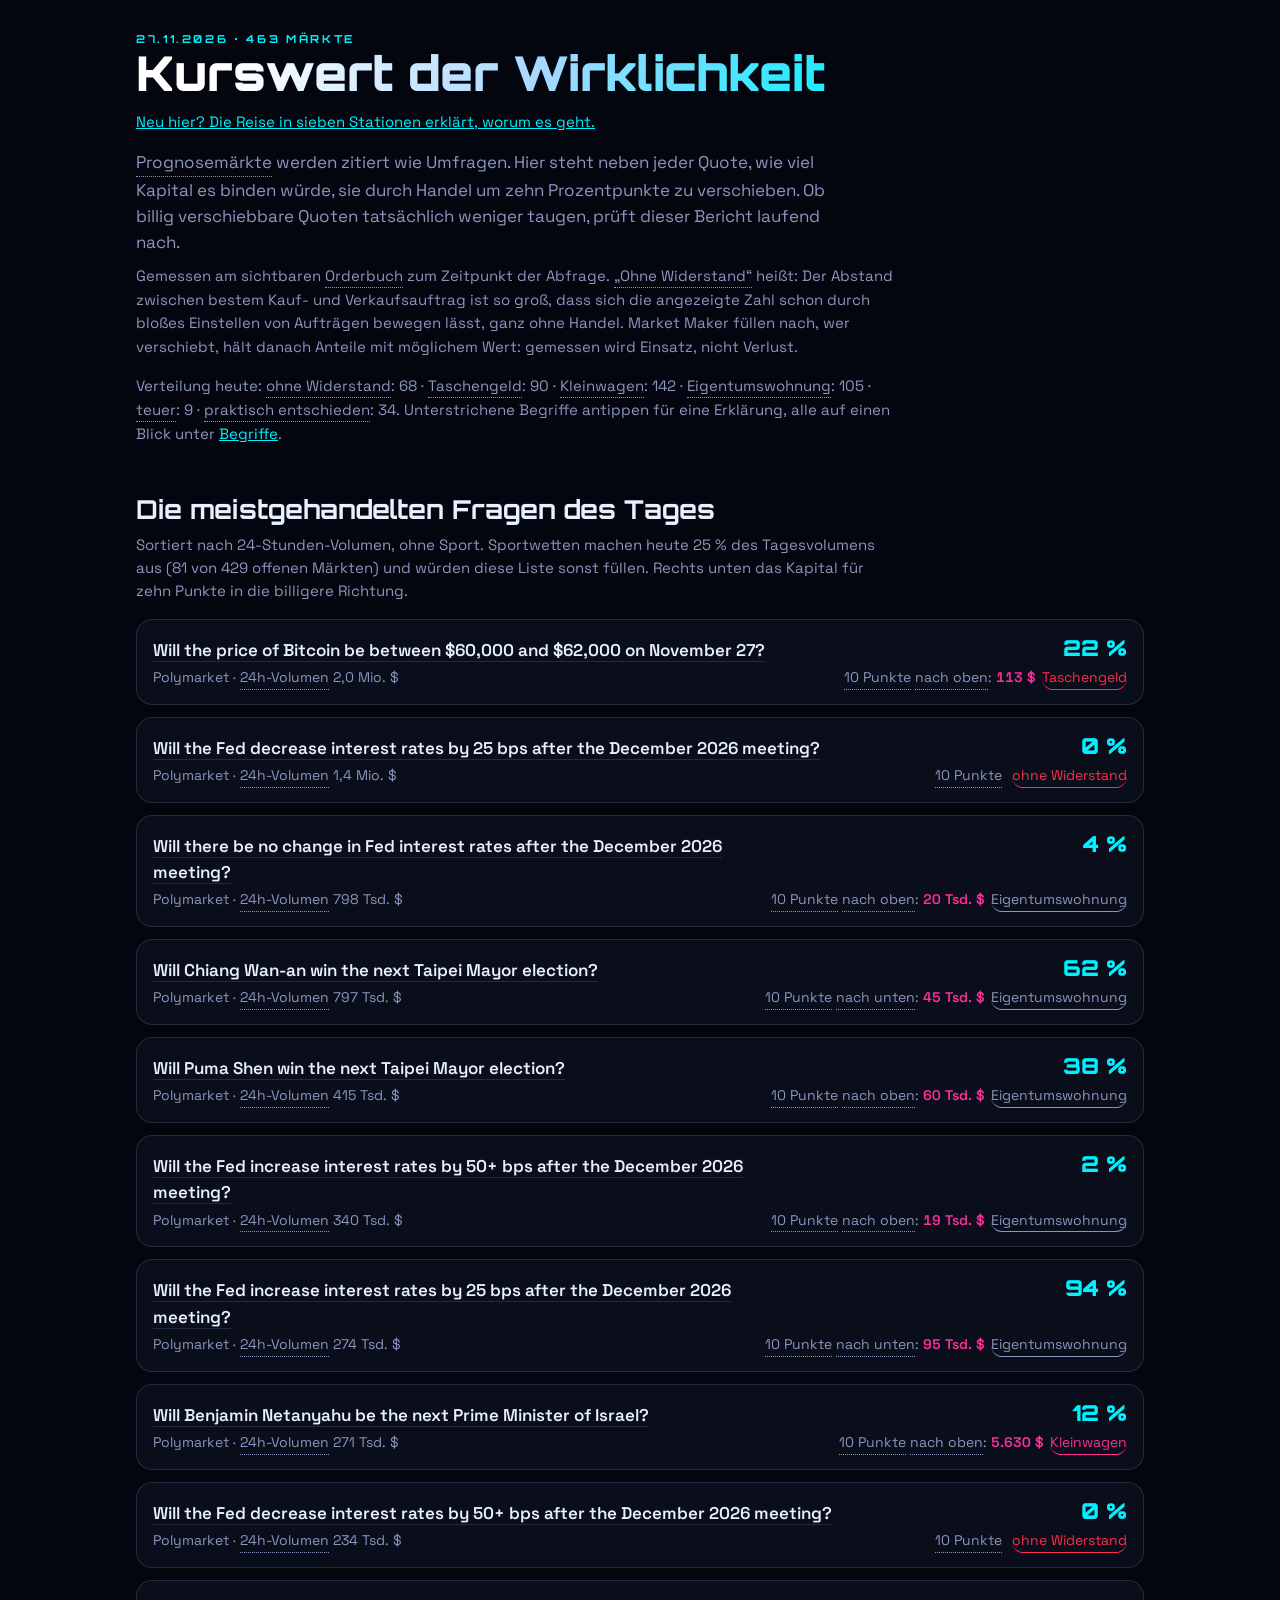
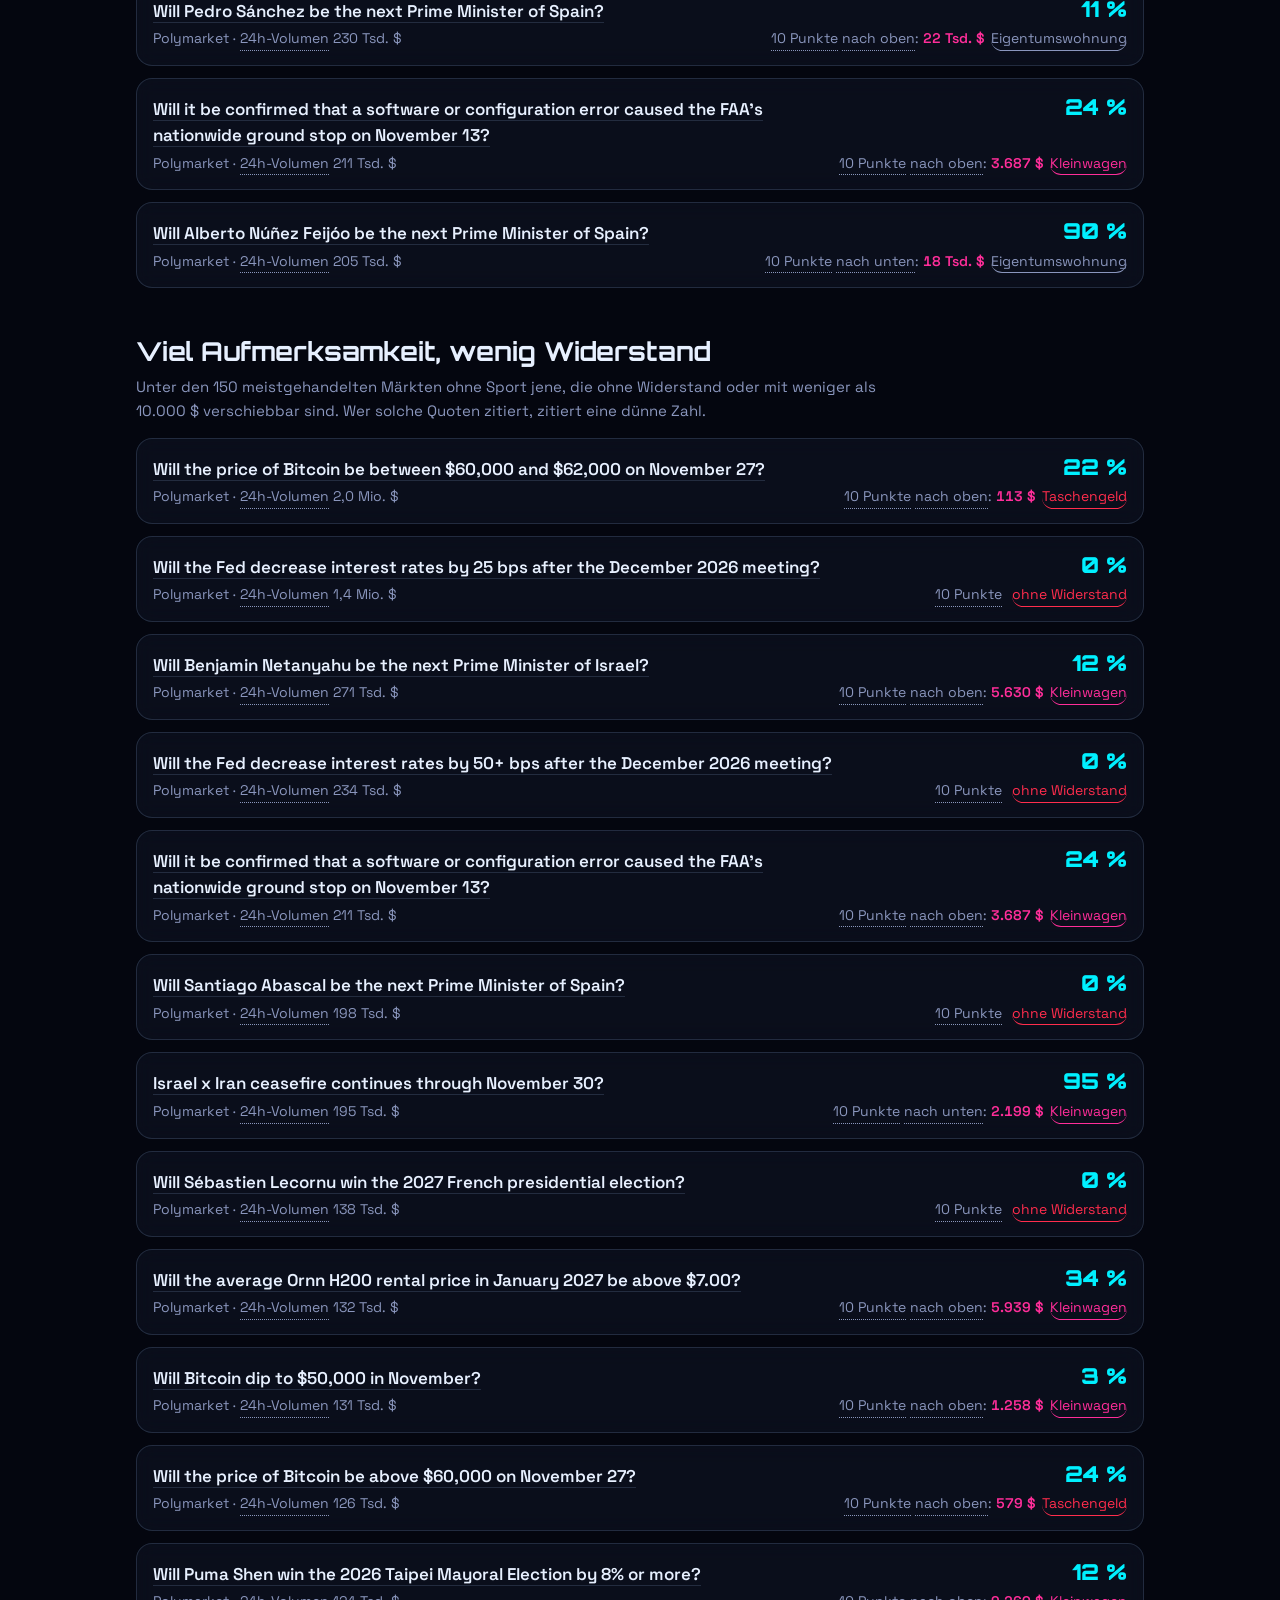
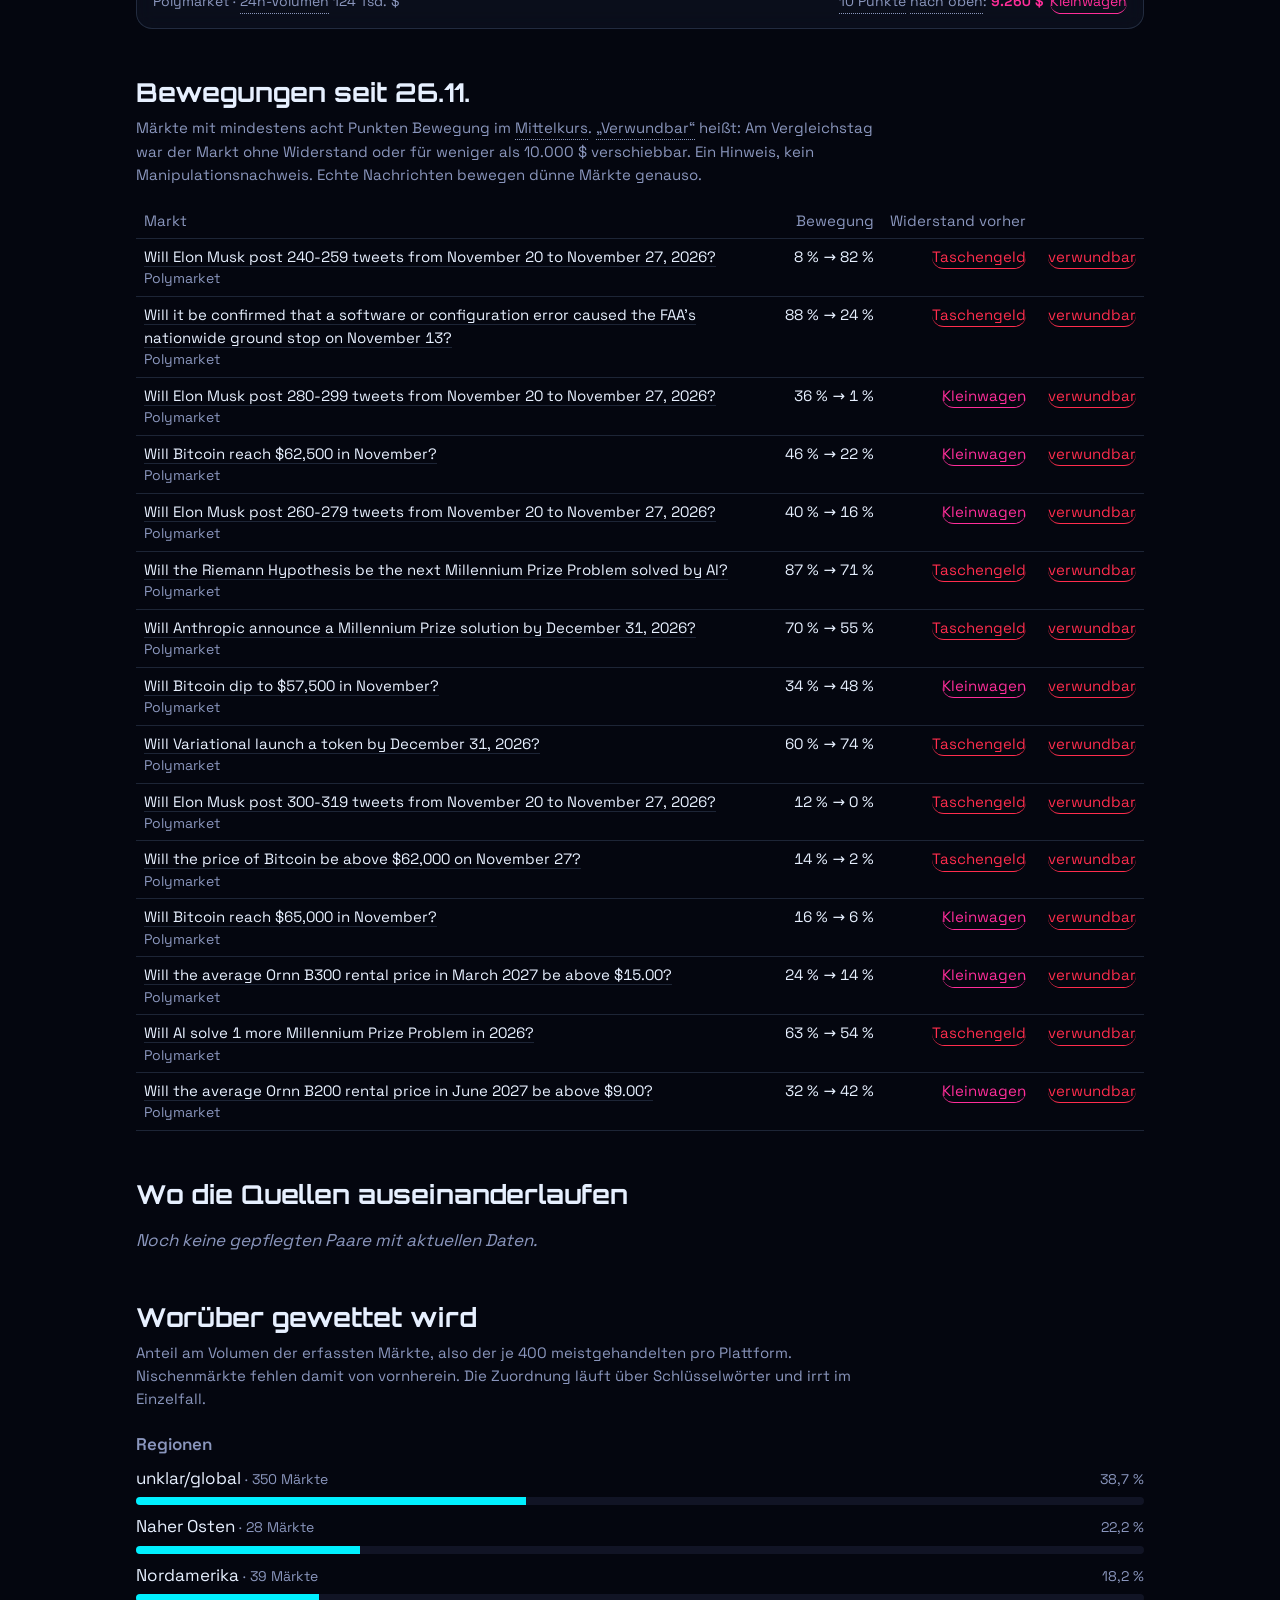
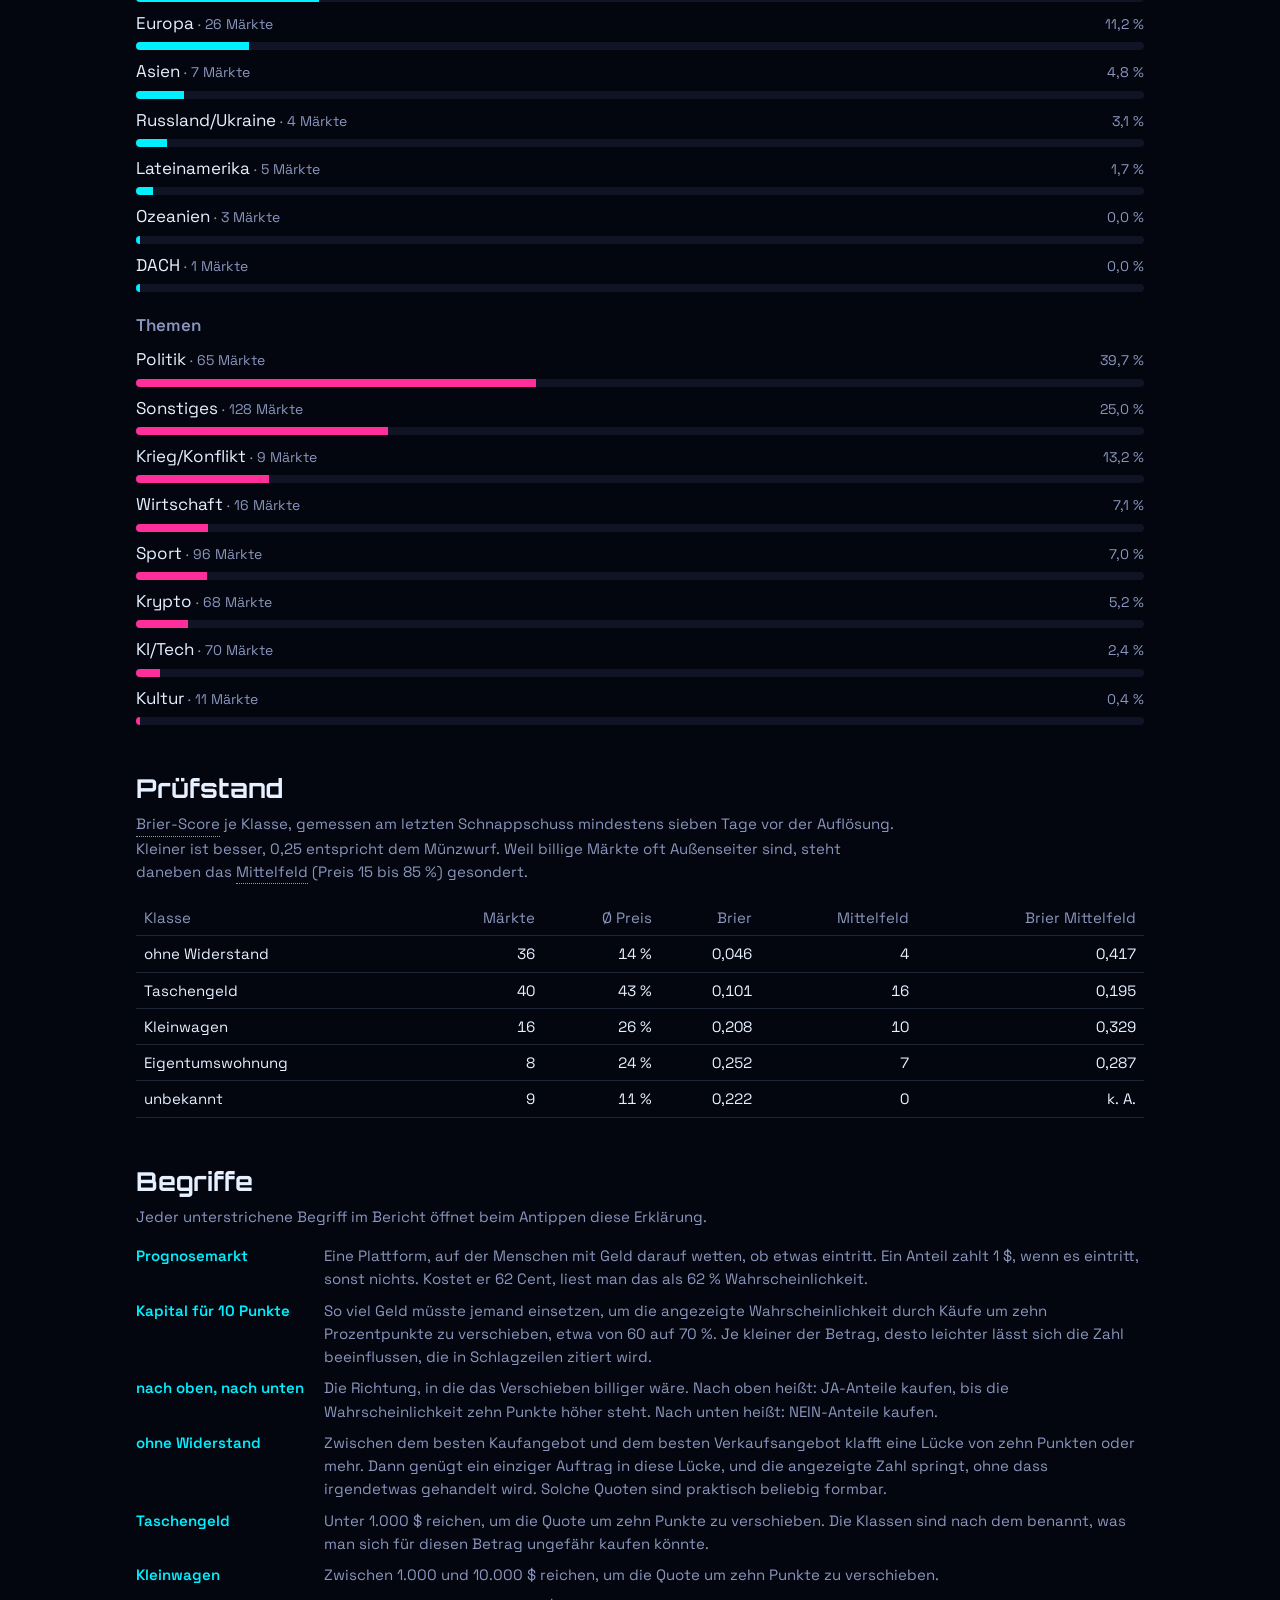
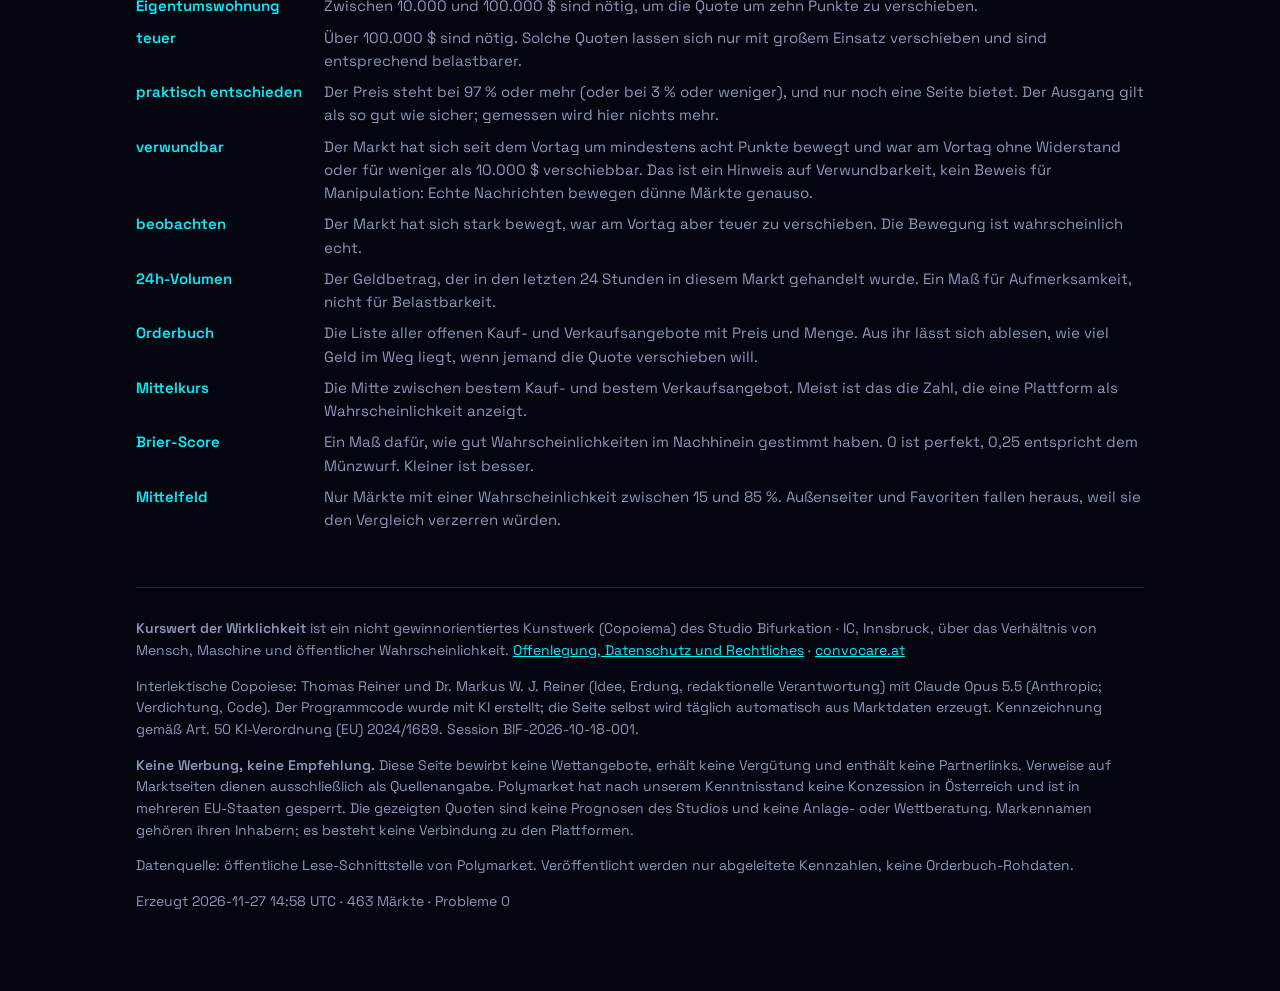
==== commit 1472f4ff: "Tageslauf 2026-11-27" ====
--- a/site/heute.html
+++ b/site/heute.html
@@ -59,164 +59,165 @@
 dl.glossary dd{margin:0;color:var(--muted)}
 @media (max-width:560px){h1{font-size:32px}.prob{font-size:19px}dl.glossary{grid-template-columns:1fr}dl.glossary dd{margin-bottom:8px}}
 </style></head><body><main>
-<div class="date">26.11.2026 · 477 Märkte</div>
+<div class="date">27.11.2026 · 463 Märkte</div>
 <h1>Kurswert der Wirklichkeit</h1>
 <p class="note"><a href="index.html" style="color:var(--teal)">Neu hier? Die Reise in sieben Stationen erklärt, worum es geht.</a></p>
 <p class="lead"><button type="button" class="term" popovertarget="g-prognosemarkt">Prognosemärkte</button> werden zitiert wie Umfragen. Hier steht neben jeder Quote, wie viel Kapital es binden würde, sie durch Handel um zehn Prozentpunkte zu verschieben. Ob billig verschiebbare Quoten tatsächlich weniger taugen, prüft dieser Bericht laufend nach.</p>
 <p class="note">Gemessen am sichtbaren <button type="button" class="term" popovertarget="g-orderbuch">Orderbuch</button> zum Zeitpunkt der Abfrage. <button type="button" class="term" popovertarget="g-ohne">„Ohne Widerstand“</button> heißt: Der Abstand zwischen bestem Kauf- und Verkaufsauftrag ist so groß, dass sich die angezeigte Zahl schon durch bloßes Einstellen von Aufträgen bewegen lässt, ganz ohne Handel. Market Maker füllen nach, wer verschiebt, hält danach Anteile mit möglichem Wert: gemessen wird Einsatz, nicht Verlust.</p>
-<p class="note">Verteilung heute: <button type="button" class="term" popovertarget="g-ohne">ohne Widerstand</button>: 79 · <button type="button" class="term" popovertarget="g-taschengeld">Taschengeld</button>: 95 · <button type="button" class="term" popovertarget="g-kleinwagen">Kleinwagen</button>: 152 · <button type="button" class="term" popovertarget="g-wohnung">Eigentumswohnung</button>: 77 · <button type="button" class="term" popovertarget="g-teuer">teuer</button>: 8 · <button type="button" class="term" popovertarget="g-entschieden">praktisch entschieden</button>: 48. Unterstrichene Begriffe antippen für eine Erklärung, alle auf einen Blick unter <a href="#begriffe" style="color:var(--teal)">Begriffe</a>.</p>
+<p class="note">Verteilung heute: <button type="button" class="term" popovertarget="g-ohne">ohne Widerstand</button>: 68 · <button type="button" class="term" popovertarget="g-taschengeld">Taschengeld</button>: 90 · <button type="button" class="term" popovertarget="g-kleinwagen">Kleinwagen</button>: 142 · <button type="button" class="term" popovertarget="g-wohnung">Eigentumswohnung</button>: 105 · <button type="button" class="term" popovertarget="g-teuer">teuer</button>: 9 · <button type="button" class="term" popovertarget="g-entschieden">praktisch entschieden</button>: 34. Unterstrichene Begriffe antippen für eine Erklärung, alle auf einen Blick unter <a href="#begriffe" style="color:var(--teal)">Begriffe</a>.</p>
 <h2>Die meistgehandelten Fragen des Tages</h2>
-<p class="note">Sortiert nach 24-Stunden-Volumen, ohne Sport. Sportwetten machen heute 37 % des Tagesvolumens aus (73 von 429 offenen Märkten) und würden diese Liste sonst füllen. Rechts unten das Kapital für zehn Punkte in die billigere Richtung.</p>
+<p class="note">Sortiert nach 24-Stunden-Volumen, ohne Sport. Sportwetten machen heute 25 % des Tagesvolumens aus (81 von 429 offenen Märkten) und würden diese Liste sonst füllen. Rechts unten das Kapital für zehn Punkte in die billigere Richtung.</p>
 <div class="grid"><div class="card"><div class="row">
+<div class="q"><a href="https://polymarket.com/event/bitcoin-price-on-november-27-2026" rel="nofollow noopener noreferrer">Will the price of Bitcoin be between $60,000 and $62,000 on November 27?</a></div>
+<div class="prob">22 %</div>
+<div class="meta">Polymarket · <button type="button" class="term" popovertarget="g-volumen">24h-Volumen</button> 2,0 Mio. $</div>
+<div class="meta right"><button type="button" class="term" popovertarget="g-zehnpunkte">10 Punkte</button> <button type="button" class="term" popovertarget="g-richtung">nach oben</button>: <span class="cost">113 $</span><button type="button" class="tier term t-Taschengeld" popovertarget="g-taschengeld">Taschengeld</button></div>
+</div></div><div class="card"><div class="row">
+<div class="q"><a href="https://polymarket.com/event/fed-decision-in-december-20260729232808632" rel="nofollow noopener noreferrer">Will the Fed decrease interest rates by 25 bps after the December 2026 meeting?</a></div>
+<div class="prob">0 %</div>
+<div class="meta">Polymarket · <button type="button" class="term" popovertarget="g-volumen">24h-Volumen</button> 1,4 Mio. $</div>
+<div class="meta right"><button type="button" class="term" popovertarget="g-zehnpunkte">10 Punkte</button> <button type="button" class="tier term t-ohne" popovertarget="g-ohne">ohne Widerstand</button></div>
+</div></div><div class="card"><div class="row">
+<div class="q"><a href="https://polymarket.com/event/fed-decision-in-december-20260729232808632" rel="nofollow noopener noreferrer">Will there be no change in Fed interest rates after the December 2026 meeting?</a></div>
+<div class="prob">4 %</div>
+<div class="meta">Polymarket · <button type="button" class="term" popovertarget="g-volumen">24h-Volumen</button> 798 Tsd. $</div>
+<div class="meta right"><button type="button" class="term" popovertarget="g-zehnpunkte">10 Punkte</button> <button type="button" class="term" popovertarget="g-richtung">nach oben</button>: <span class="cost">20 Tsd. $</span><button type="button" class="tier term t-Eigentumswohnung" popovertarget="g-wohnung">Eigentumswohnung</button></div>
+</div></div><div class="card"><div class="row">
+<div class="q"><a href="https://polymarket.com/event/taipei-mayor-election-winner-20260813125857100" rel="nofollow noopener noreferrer">Will Chiang Wan-an win the next Taipei Mayor election?</a></div>
+<div class="prob">62 %</div>
+<div class="meta">Polymarket · <button type="button" class="term" popovertarget="g-volumen">24h-Volumen</button> 797 Tsd. $</div>
+<div class="meta right"><button type="button" class="term" popovertarget="g-zehnpunkte">10 Punkte</button> <button type="button" class="term" popovertarget="g-richtung">nach unten</button>: <span class="cost">45 Tsd. $</span><button type="button" class="tier term t-Eigentumswohnung" popovertarget="g-wohnung">Eigentumswohnung</button></div>
+</div></div><div class="card"><div class="row">
+<div class="q"><a href="https://polymarket.com/event/taipei-mayor-election-winner-20260813125857100" rel="nofollow noopener noreferrer">Will Puma Shen win the next Taipei Mayor election?</a></div>
+<div class="prob">38 %</div>
+<div class="meta">Polymarket · <button type="button" class="term" popovertarget="g-volumen">24h-Volumen</button> 415 Tsd. $</div>
+<div class="meta right"><button type="button" class="term" popovertarget="g-zehnpunkte">10 Punkte</button> <button type="button" class="term" popovertarget="g-richtung">nach oben</button>: <span class="cost">60 Tsd. $</span><button type="button" class="tier term t-Eigentumswohnung" popovertarget="g-wohnung">Eigentumswohnung</button></div>
+</div></div><div class="card"><div class="row">
 <div class="q"><a href="https://polymarket.com/event/fed-decision-in-december-20260729232808632" rel="nofollow noopener noreferrer">Will the Fed increase interest rates by 50+ bps after the December 2026 meeting?</a></div>
 <div class="prob">2 %</div>
-<div class="meta">Polymarket · <button type="button" class="term" popovertarget="g-volumen">24h-Volumen</button> 1,2 Mio. $</div>
-<div class="meta right"><button type="button" class="term" popovertarget="g-zehnpunkte">10 Punkte</button> <button type="button" class="term" popovertarget="g-richtung">nach oben</button>: <span class="cost">20 Tsd. $</span><button type="button" class="tier term t-Eigentumswohnung" popovertarget="g-wohnung">Eigentumswohnung</button></div>
-</div></div><div class="card"><div class="row">
-<div class="q"><a href="https://polymarket.com/event/fed-decision-in-december-20260729232808632" rel="nofollow noopener noreferrer">Will there be no change in Fed interest rates after the December 2026 meeting?</a></div>
-<div class="prob">4 %</div>
-<div class="meta">Polymarket · <button type="button" class="term" popovertarget="g-volumen">24h-Volumen</button> 974 Tsd. $</div>
-<div class="meta right"><button type="button" class="term" popovertarget="g-zehnpunkte">10 Punkte</button> <button type="button" class="term" popovertarget="g-richtung">nach oben</button>: <span class="cost">21 Tsd. $</span><button type="button" class="tier term t-Eigentumswohnung" popovertarget="g-wohnung">Eigentumswohnung</button></div>
+<div class="meta">Polymarket · <button type="button" class="term" popovertarget="g-volumen">24h-Volumen</button> 340 Tsd. $</div>
+<div class="meta right"><button type="button" class="term" popovertarget="g-zehnpunkte">10 Punkte</button> <button type="button" class="term" popovertarget="g-richtung">nach oben</button>: <span class="cost">19 Tsd. $</span><button type="button" class="tier term t-Eigentumswohnung" popovertarget="g-wohnung">Eigentumswohnung</button></div>
 </div></div><div class="card"><div class="row">
 <div class="q"><a href="https://polymarket.com/event/fed-decision-in-december-20260729232808632" rel="nofollow noopener noreferrer">Will the Fed increase interest rates by 25 bps after the December 2026 meeting?</a></div>
 <div class="prob">94 %</div>
-<div class="meta">Polymarket · <button type="button" class="term" popovertarget="g-volumen">24h-Volumen</button> 690 Tsd. $</div>
-<div class="meta right"><button type="button" class="term" popovertarget="g-zehnpunkte">10 Punkte</button> <button type="button" class="term" popovertarget="g-richtung">nach unten</button>: <span class="cost">83 Tsd. $</span><button type="button" class="tier term t-Eigentumswohnung" popovertarget="g-wohnung">Eigentumswohnung</button></div>
-</div></div><div class="card"><div class="row">
-<div class="q"><a href="https://polymarket.com/event/will-the-us-confirm-that-aliens-exist-before-2027" rel="nofollow noopener noreferrer">Will the US confirm that aliens exist before 2027?</a></div>
-<div class="prob">2 %</div>
-<div class="meta">Polymarket · <button type="button" class="term" popovertarget="g-volumen">24h-Volumen</button> 508 Tsd. $</div>
-<div class="meta right"><button type="button" class="term" popovertarget="g-zehnpunkte">10 Punkte</button> <button type="button" class="term" popovertarget="g-richtung">nach unten</button>: <span class="cost">56 Tsd. $</span><button type="button" class="tier term t-Eigentumswohnung" popovertarget="g-wohnung">Eigentumswohnung</button></div>
-</div></div><div class="card"><div class="row">
-<div class="q"><a href="https://polymarket.com/event/taipei-mayor-election-winner-20260813125857100" rel="nofollow noopener noreferrer">Will Chiang Wan-an win the next Taipei Mayor election?</a></div>
-<div class="prob">60 %</div>
-<div class="meta">Polymarket · <button type="button" class="term" popovertarget="g-volumen">24h-Volumen</button> 374 Tsd. $</div>
-<div class="meta right"><button type="button" class="term" popovertarget="g-zehnpunkte">10 Punkte</button> <button type="button" class="term" popovertarget="g-richtung">nach oben</button>: <span class="cost">82 Tsd. $</span><button type="button" class="tier term t-Eigentumswohnung" popovertarget="g-wohnung">Eigentumswohnung</button></div>
+<div class="meta">Polymarket · <button type="button" class="term" popovertarget="g-volumen">24h-Volumen</button> 274 Tsd. $</div>
+<div class="meta right"><button type="button" class="term" popovertarget="g-zehnpunkte">10 Punkte</button> <button type="button" class="term" popovertarget="g-richtung">nach unten</button>: <span class="cost">95 Tsd. $</span><button type="button" class="tier term t-Eigentumswohnung" popovertarget="g-wohnung">Eigentumswohnung</button></div>
+</div></div><div class="card"><div class="row">
+<div class="q"><a href="https://polymarket.com/event/who-will-be-the-next-prime-minister-of-israel-after-the-next-election" rel="nofollow noopener noreferrer">Will Benjamin Netanyahu be the next Prime Minister of Israel?</a></div>
+<div class="prob">12 %</div>
+<div class="meta">Polymarket · <button type="button" class="term" popovertarget="g-volumen">24h-Volumen</button> 271 Tsd. $</div>
+<div class="meta right"><button type="button" class="term" popovertarget="g-zehnpunkte">10 Punkte</button> <button type="button" class="term" popovertarget="g-richtung">nach oben</button>: <span class="cost">5.630 $</span><button type="button" class="tier term t-Kleinwagen" popovertarget="g-kleinwagen">Kleinwagen</button></div>
 </div></div><div class="card"><div class="row">
 <div class="q"><a href="https://polymarket.com/event/fed-decision-in-december-20260729232808632" rel="nofollow noopener noreferrer">Will the Fed decrease interest rates by 50+ bps after the December 2026 meeting?</a></div>
 <div class="prob">0 %</div>
-<div class="meta">Polymarket · <button type="button" class="term" popovertarget="g-volumen">24h-Volumen</button> 363 Tsd. $</div>
-<div class="meta right"><button type="button" class="term" popovertarget="g-zehnpunkte">10 Punkte</button> <button type="button" class="tier term t-ohne" popovertarget="g-ohne">ohne Widerstand</button></div>
-</div></div><div class="card"><div class="row">
-<div class="q"><a href="https://polymarket.com/event/taipei-mayor-election-winner-20260813125857100" rel="nofollow noopener noreferrer">Will Puma Shen win the next Taipei Mayor election?</a></div>
-<div class="prob">41 %</div>
-<div class="meta">Polymarket · <button type="button" class="term" popovertarget="g-volumen">24h-Volumen</button> 322 Tsd. $</div>
-<div class="meta right"><button type="button" class="term" popovertarget="g-zehnpunkte">10 Punkte</button> <button type="button" class="term" popovertarget="g-richtung">nach unten</button>: <span class="cost">70 Tsd. $</span><button type="button" class="tier term t-Eigentumswohnung" popovertarget="g-wohnung">Eigentumswohnung</button></div>
-</div></div><div class="card"><div class="row">
-<div class="q"><a href="https://polymarket.com/event/b200-average-rental-price-in-march-2027" rel="nofollow noopener noreferrer">Will the average Ornn B200 rental price in March 2027 be above $8.00?</a></div>
-<div class="prob">74 %</div>
-<div class="meta">Polymarket · <button type="button" class="term" popovertarget="g-volumen">24h-Volumen</button> 220 Tsd. $</div>
-<div class="meta right"><button type="button" class="term" popovertarget="g-zehnpunkte">10 Punkte</button> <button type="button" class="term" popovertarget="g-richtung">nach unten</button>: <span class="cost">34 Tsd. $</span><button type="button" class="tier term t-Eigentumswohnung" popovertarget="g-wohnung">Eigentumswohnung</button></div>
-</div></div><div class="card"><div class="row">
-<div class="q"><a href="https://polymarket.com/event/jensen-huang-out-as-nvidia-ceo-again-byptptpt" rel="nofollow noopener noreferrer">Jensen Huang announced resignation or removal again by March 31, 2027?</a></div>
-<div class="prob">16 %</div>
-<div class="meta">Polymarket · <button type="button" class="term" popovertarget="g-volumen">24h-Volumen</button> 202 Tsd. $</div>
-<div class="meta right"><button type="button" class="term" popovertarget="g-zehnpunkte">10 Punkte</button> <button type="button" class="term" popovertarget="g-richtung">nach oben</button>: <span class="cost">5.723 $</span><button type="button" class="tier term t-Kleinwagen" popovertarget="g-kleinwagen">Kleinwagen</button></div>
-</div></div><div class="card"><div class="row">
-<div class="q"><a href="https://polymarket.com/event/democratic-presidential-nominee-2028" rel="nofollow noopener noreferrer">Will Abdul El-Sayed win the 2028 Democratic presidential nomination?</a></div>
-<div class="prob">1 %</div>
-<div class="meta">Polymarket · <button type="button" class="term" popovertarget="g-volumen">24h-Volumen</button> 194 Tsd. $</div>
-<div class="meta right"><button type="button" class="term" popovertarget="g-zehnpunkte">10 Punkte</button> <button type="button" class="tier term t-ohne" popovertarget="g-ohne">ohne Widerstand</button></div>
-</div></div><div class="card"><div class="row">
-<div class="q"><a href="https://polymarket.com/event/fed-decision-in-december-20260729232808632" rel="nofollow noopener noreferrer">Will the Fed decrease interest rates by 25 bps after the December 2026 meeting?</a></div>
-<div class="prob">0 %</div>
-<div class="meta">Polymarket · <button type="button" class="term" popovertarget="g-volumen">24h-Volumen</button> 190 Tsd. $</div>
-<div class="meta right"><button type="button" class="term" popovertarget="g-zehnpunkte">10 Punkte</button> <button type="button" class="tier term t-ohne" popovertarget="g-ohne">ohne Widerstand</button></div>
-</div></div><div class="card"><div class="row">
-<div class="q"><a href="https://polymarket.com/event/who-will-be-the-next-prime-minister-of-israel-after-the-next-election" rel="nofollow noopener noreferrer">Will Gadi Eizenkot be the next Prime Minister of Israel?</a></div>
-<div class="prob">77 %</div>
-<div class="meta">Polymarket · <button type="button" class="term" popovertarget="g-volumen">24h-Volumen</button> 175 Tsd. $</div>
-<div class="meta right"><button type="button" class="term" popovertarget="g-zehnpunkte">10 Punkte</button> <button type="button" class="term" popovertarget="g-richtung">nach unten</button>: <span class="cost">9.510 $</span><button type="button" class="tier term t-Kleinwagen" popovertarget="g-kleinwagen">Kleinwagen</button></div>
+<div class="meta">Polymarket · <button type="button" class="term" popovertarget="g-volumen">24h-Volumen</button> 234 Tsd. $</div>
+<div class="meta right"><button type="button" class="term" popovertarget="g-zehnpunkte">10 Punkte</button> <button type="button" class="tier term t-ohne" popovertarget="g-ohne">ohne Widerstand</button></div>
+</div></div><div class="card"><div class="row">
+<div class="q"><a href="https://polymarket.com/event/next-prime-minister-of-spain-20260625005215443" rel="nofollow noopener noreferrer">Will Pedro Sánchez be the next Prime Minister of Spain?</a></div>
+<div class="prob">11 %</div>
+<div class="meta">Polymarket · <button type="button" class="term" popovertarget="g-volumen">24h-Volumen</button> 230 Tsd. $</div>
+<div class="meta right"><button type="button" class="term" popovertarget="g-zehnpunkte">10 Punkte</button> <button type="button" class="term" popovertarget="g-richtung">nach oben</button>: <span class="cost">22 Tsd. $</span><button type="button" class="tier term t-Eigentumswohnung" popovertarget="g-wohnung">Eigentumswohnung</button></div>
+</div></div><div class="card"><div class="row">
+<div class="q"><a href="https://polymarket.com/event/what-technical-failure-caused-the-faas-nationwide-ground-stop" rel="nofollow noopener noreferrer">Will it be confirmed that a software or configuration error caused the FAA&#x27;s nationwide ground stop on November 13?</a></div>
+<div class="prob">24 %</div>
+<div class="meta">Polymarket · <button type="button" class="term" popovertarget="g-volumen">24h-Volumen</button> 211 Tsd. $</div>
+<div class="meta right"><button type="button" class="term" popovertarget="g-zehnpunkte">10 Punkte</button> <button type="button" class="term" popovertarget="g-richtung">nach oben</button>: <span class="cost">3.687 $</span><button type="button" class="tier term t-Kleinwagen" popovertarget="g-kleinwagen">Kleinwagen</button></div>
+</div></div><div class="card"><div class="row">
+<div class="q"><a href="https://polymarket.com/event/next-prime-minister-of-spain-20260625005215443" rel="nofollow noopener noreferrer">Will Alberto Núñez Feijóo be the next Prime Minister of Spain?</a></div>
+<div class="prob">90 %</div>
+<div class="meta">Polymarket · <button type="button" class="term" popovertarget="g-volumen">24h-Volumen</button> 205 Tsd. $</div>
+<div class="meta right"><button type="button" class="term" popovertarget="g-zehnpunkte">10 Punkte</button> <button type="button" class="term" popovertarget="g-richtung">nach unten</button>: <span class="cost">18 Tsd. $</span><button type="button" class="tier term t-Eigentumswohnung" popovertarget="g-wohnung">Eigentumswohnung</button></div>
 </div></div></div>
 <h2>Viel Aufmerksamkeit, wenig Widerstand</h2>
 <p class="note">Unter den 150 meistgehandelten Märkten ohne Sport jene, die ohne Widerstand oder mit weniger als 10.000 $ verschiebbar sind. Wer solche Quoten zitiert, zitiert eine dünne Zahl.</p>
 <div class="grid"><div class="card"><div class="row">
+<div class="q"><a href="https://polymarket.com/event/bitcoin-price-on-november-27-2026" rel="nofollow noopener noreferrer">Will the price of Bitcoin be between $60,000 and $62,000 on November 27?</a></div>
+<div class="prob">22 %</div>
+<div class="meta">Polymarket · <button type="button" class="term" popovertarget="g-volumen">24h-Volumen</button> 2,0 Mio. $</div>
+<div class="meta right"><button type="button" class="term" popovertarget="g-zehnpunkte">10 Punkte</button> <button type="button" class="term" popovertarget="g-richtung">nach oben</button>: <span class="cost">113 $</span><button type="button" class="tier term t-Taschengeld" popovertarget="g-taschengeld">Taschengeld</button></div>
+</div></div><div class="card"><div class="row">
+<div class="q"><a href="https://polymarket.com/event/fed-decision-in-december-20260729232808632" rel="nofollow noopener noreferrer">Will the Fed decrease interest rates by 25 bps after the December 2026 meeting?</a></div>
+<div class="prob">0 %</div>
+<div class="meta">Polymarket · <button type="button" class="term" popovertarget="g-volumen">24h-Volumen</button> 1,4 Mio. $</div>
+<div class="meta right"><button type="button" class="term" popovertarget="g-zehnpunkte">10 Punkte</button> <button type="button" class="tier term t-ohne" popovertarget="g-ohne">ohne Widerstand</button></div>
+</div></div><div class="card"><div class="row">
+<div class="q"><a href="https://polymarket.com/event/who-will-be-the-next-prime-minister-of-israel-after-the-next-election" rel="nofollow noopener noreferrer">Will Benjamin Netanyahu be the next Prime Minister of Israel?</a></div>
+<div class="prob">12 %</div>
+<div class="meta">Polymarket · <button type="button" class="term" popovertarget="g-volumen">24h-Volumen</button> 271 Tsd. $</div>
+<div class="meta right"><button type="button" class="term" popovertarget="g-zehnpunkte">10 Punkte</button> <button type="button" class="term" popovertarget="g-richtung">nach oben</button>: <span class="cost">5.630 $</span><button type="button" class="tier term t-Kleinwagen" popovertarget="g-kleinwagen">Kleinwagen</button></div>
+</div></div><div class="card"><div class="row">
 <div class="q"><a href="https://polymarket.com/event/fed-decision-in-december-20260729232808632" rel="nofollow noopener noreferrer">Will the Fed decrease interest rates by 50+ bps after the December 2026 meeting?</a></div>
 <div class="prob">0 %</div>
-<div class="meta">Polymarket · <button type="button" class="term" popovertarget="g-volumen">24h-Volumen</button> 363 Tsd. $</div>
-<div class="meta right"><button type="button" class="term" popovertarget="g-zehnpunkte">10 Punkte</button> <button type="button" class="tier term t-ohne" popovertarget="g-ohne">ohne Widerstand</button></div>
-</div></div><div class="card"><div class="row">
-<div class="q"><a href="https://polymarket.com/event/jensen-huang-out-as-nvidia-ceo-again-byptptpt" rel="nofollow noopener noreferrer">Jensen Huang announced resignation or removal again by March 31, 2027?</a></div>
-<div class="prob">16 %</div>
-<div class="meta">Polymarket · <button type="button" class="term" popovertarget="g-volumen">24h-Volumen</button> 202 Tsd. $</div>
-<div class="meta right"><button type="button" class="term" popovertarget="g-zehnpunkte">10 Punkte</button> <button type="button" class="term" popovertarget="g-richtung">nach oben</button>: <span class="cost">5.723 $</span><button type="button" class="tier term t-Kleinwagen" popovertarget="g-kleinwagen">Kleinwagen</button></div>
-</div></div><div class="card"><div class="row">
-<div class="q"><a href="https://polymarket.com/event/democratic-presidential-nominee-2028" rel="nofollow noopener noreferrer">Will Abdul El-Sayed win the 2028 Democratic presidential nomination?</a></div>
-<div class="prob">1 %</div>
-<div class="meta">Polymarket · <button type="button" class="term" popovertarget="g-volumen">24h-Volumen</button> 194 Tsd. $</div>
-<div class="meta right"><button type="button" class="term" popovertarget="g-zehnpunkte">10 Punkte</button> <button type="button" class="tier term t-ohne" popovertarget="g-ohne">ohne Widerstand</button></div>
-</div></div><div class="card"><div class="row">
-<div class="q"><a href="https://polymarket.com/event/fed-decision-in-december-20260729232808632" rel="nofollow noopener noreferrer">Will the Fed decrease interest rates by 25 bps after the December 2026 meeting?</a></div>
-<div class="prob">0 %</div>
-<div class="meta">Polymarket · <button type="button" class="term" popovertarget="g-volumen">24h-Volumen</button> 190 Tsd. $</div>
-<div class="meta right"><button type="button" class="term" popovertarget="g-zehnpunkte">10 Punkte</button> <button type="button" class="tier term t-ohne" popovertarget="g-ohne">ohne Widerstand</button></div>
-</div></div><div class="card"><div class="row">
-<div class="q"><a href="https://polymarket.com/event/who-will-be-the-next-prime-minister-of-israel-after-the-next-election" rel="nofollow noopener noreferrer">Will Gadi Eizenkot be the next Prime Minister of Israel?</a></div>
-<div class="prob">77 %</div>
-<div class="meta">Polymarket · <button type="button" class="term" popovertarget="g-volumen">24h-Volumen</button> 175 Tsd. $</div>
-<div class="meta right"><button type="button" class="term" popovertarget="g-zehnpunkte">10 Punkte</button> <button type="button" class="term" popovertarget="g-richtung">nach unten</button>: <span class="cost">9.510 $</span><button type="button" class="tier term t-Kleinwagen" popovertarget="g-kleinwagen">Kleinwagen</button></div>
-</div></div><div class="card"><div class="row">
-<div class="q"><a href="https://polymarket.com/event/jensen-huang-out-as-nvidia-ceo-again-byptptpt" rel="nofollow noopener noreferrer">Jensen Huang announced resignation or removal again by December 31, 2026?</a></div>
-<div class="prob">5 %</div>
-<div class="meta">Polymarket · <button type="button" class="term" popovertarget="g-volumen">24h-Volumen</button> 162 Tsd. $</div>
-<div class="meta right"><button type="button" class="term" popovertarget="g-zehnpunkte">10 Punkte</button> <button type="button" class="term" popovertarget="g-richtung">nach oben</button>: <span class="cost">7.141 $</span><button type="button" class="tier term t-Kleinwagen" popovertarget="g-kleinwagen">Kleinwagen</button></div>
-</div></div><div class="card"><div class="row">
-<div class="q"><a href="https://polymarket.com/event/what-price-will-bitcoin-hit-before-2027" rel="nofollow noopener noreferrer">Will Bitcoin dip to $45,000 by December 31, 2026?</a></div>
-<div class="prob">13 %</div>
-<div class="meta">Polymarket · <button type="button" class="term" popovertarget="g-volumen">24h-Volumen</button> 143 Tsd. $</div>
-<div class="meta right"><button type="button" class="term" popovertarget="g-zehnpunkte">10 Punkte</button> <button type="button" class="term" popovertarget="g-richtung">nach oben</button>: <span class="cost">3.900 $</span><button type="button" class="tier term t-Kleinwagen" popovertarget="g-kleinwagen">Kleinwagen</button></div>
+<div class="meta">Polymarket · <button type="button" class="term" popovertarget="g-volumen">24h-Volumen</button> 234 Tsd. $</div>
+<div class="meta right"><button type="button" class="term" popovertarget="g-zehnpunkte">10 Punkte</button> <button type="button" class="tier term t-ohne" popovertarget="g-ohne">ohne Widerstand</button></div>
+</div></div><div class="card"><div class="row">
+<div class="q"><a href="https://polymarket.com/event/what-technical-failure-caused-the-faas-nationwide-ground-stop" rel="nofollow noopener noreferrer">Will it be confirmed that a software or configuration error caused the FAA&#x27;s nationwide ground stop on November 13?</a></div>
+<div class="prob">24 %</div>
+<div class="meta">Polymarket · <button type="button" class="term" popovertarget="g-volumen">24h-Volumen</button> 211 Tsd. $</div>
+<div class="meta right"><button type="button" class="term" popovertarget="g-zehnpunkte">10 Punkte</button> <button type="button" class="term" popovertarget="g-richtung">nach oben</button>: <span class="cost">3.687 $</span><button type="button" class="tier term t-Kleinwagen" popovertarget="g-kleinwagen">Kleinwagen</button></div>
+</div></div><div class="card"><div class="row">
+<div class="q"><a href="https://polymarket.com/event/next-prime-minister-of-spain-20260625005215443" rel="nofollow noopener noreferrer">Will Santiago Abascal be the next Prime Minister of Spain?</a></div>
+<div class="prob">0 %</div>
+<div class="meta">Polymarket · <button type="button" class="term" popovertarget="g-volumen">24h-Volumen</button> 198 Tsd. $</div>
+<div class="meta right"><button type="button" class="term" popovertarget="g-zehnpunkte">10 Punkte</button> <button type="button" class="tier term t-ohne" popovertarget="g-ohne">ohne Widerstand</button></div>
 </div></div><div class="card"><div class="row">
 <div class="q"><a href="https://polymarket.com/event/israel-x-iran-ceasefire-continues-throughptptpt-20260716224448963" rel="nofollow noopener noreferrer">Israel x Iran ceasefire continues through November 30?</a></div>
-<div class="prob">92 %</div>
-<div class="meta">Polymarket · <button type="button" class="term" popovertarget="g-volumen">24h-Volumen</button> 142 Tsd. $</div>
-<div class="meta right"><button type="button" class="term" popovertarget="g-zehnpunkte">10 Punkte</button> <button type="button" class="term" popovertarget="g-richtung">nach unten</button>: <span class="cost">2.970 $</span><button type="button" class="tier term t-Kleinwagen" popovertarget="g-kleinwagen">Kleinwagen</button></div>
-</div></div><div class="card"><div class="row">
-<div class="q"><a href="https://polymarket.com/event/next-french-presidential-election" rel="nofollow noopener noreferrer">Will Gabriel Attal win the 2027 French presidential election?</a></div>
-<div class="prob">0 %</div>
-<div class="meta">Polymarket · <button type="button" class="term" popovertarget="g-volumen">24h-Volumen</button> 136 Tsd. $</div>
-<div class="meta right"><button type="button" class="term" popovertarget="g-zehnpunkte">10 Punkte</button> <button type="button" class="tier term t-ohne" popovertarget="g-ohne">ohne Widerstand</button></div>
-</div></div><div class="card"><div class="row">
-<div class="q"><a href="https://polymarket.com/event/jensen-huang-out-as-nvidia-ceo-again-byptptpt" rel="nofollow noopener noreferrer">Jensen Huang announced resignation or removal again by December 31, 2027?</a></div>
-<div class="prob">29 %</div>
-<div class="meta">Polymarket · <button type="button" class="term" popovertarget="g-volumen">24h-Volumen</button> 127 Tsd. $</div>
-<div class="meta right"><button type="button" class="term" popovertarget="g-zehnpunkte">10 Punkte</button> <button type="button" class="term" popovertarget="g-richtung">nach oben</button>: <span class="cost">9.023 $</span><button type="button" class="tier term t-Kleinwagen" popovertarget="g-kleinwagen">Kleinwagen</button></div>
-</div></div><div class="card"><div class="row">
-<div class="q"><a href="https://polymarket.com/event/who-will-be-the-next-prime-minister-of-israel-after-the-next-election" rel="nofollow noopener noreferrer">Will Benjamin Netanyahu be the next Prime Minister of Israel?</a></div>
-<div class="prob">16 %</div>
+<div class="prob">95 %</div>
+<div class="meta">Polymarket · <button type="button" class="term" popovertarget="g-volumen">24h-Volumen</button> 195 Tsd. $</div>
+<div class="meta right"><button type="button" class="term" popovertarget="g-zehnpunkte">10 Punkte</button> <button type="button" class="term" popovertarget="g-richtung">nach unten</button>: <span class="cost">2.199 $</span><button type="button" class="tier term t-Kleinwagen" popovertarget="g-kleinwagen">Kleinwagen</button></div>
+</div></div><div class="card"><div class="row">
+<div class="q"><a href="https://polymarket.com/event/next-french-presidential-election" rel="nofollow noopener noreferrer">Will Sébastien Lecornu win the 2027 French presidential election?</a></div>
+<div class="prob">0 %</div>
+<div class="meta">Polymarket · <button type="button" class="term" popovertarget="g-volumen">24h-Volumen</button> 138 Tsd. $</div>
+<div class="meta right"><button type="button" class="term" popovertarget="g-zehnpunkte">10 Punkte</button> <button type="button" class="tier term t-ohne" popovertarget="g-ohne">ohne Widerstand</button></div>
+</div></div><div class="card"><div class="row">
+<div class="q"><a href="https://polymarket.com/event/h200-average-rental-price-in-january-2027" rel="nofollow noopener noreferrer">Will the average Ornn H200 rental price in January 2027 be above $7.00?</a></div>
+<div class="prob">34 %</div>
+<div class="meta">Polymarket · <button type="button" class="term" popovertarget="g-volumen">24h-Volumen</button> 132 Tsd. $</div>
+<div class="meta right"><button type="button" class="term" popovertarget="g-zehnpunkte">10 Punkte</button> <button type="button" class="term" popovertarget="g-richtung">nach oben</button>: <span class="cost">5.939 $</span><button type="button" class="tier term t-Kleinwagen" popovertarget="g-kleinwagen">Kleinwagen</button></div>
+</div></div><div class="card"><div class="row">
+<div class="q"><a href="https://polymarket.com/event/what-price-will-bitcoin-hit-in-november-2026" rel="nofollow noopener noreferrer">Will Bitcoin dip to $50,000 in November?</a></div>
+<div class="prob">3 %</div>
+<div class="meta">Polymarket · <button type="button" class="term" popovertarget="g-volumen">24h-Volumen</button> 131 Tsd. $</div>
+<div class="meta right"><button type="button" class="term" popovertarget="g-zehnpunkte">10 Punkte</button> <button type="button" class="term" popovertarget="g-richtung">nach oben</button>: <span class="cost">1.258 $</span><button type="button" class="tier term t-Kleinwagen" popovertarget="g-kleinwagen">Kleinwagen</button></div>
+</div></div><div class="card"><div class="row">
+<div class="q"><a href="https://polymarket.com/event/bitcoin-above-on-november-27-2026" rel="nofollow noopener noreferrer">Will the price of Bitcoin be above $60,000 on November 27?</a></div>
+<div class="prob">24 %</div>
 <div class="meta">Polymarket · <button type="button" class="term" popovertarget="g-volumen">24h-Volumen</button> 126 Tsd. $</div>
-<div class="meta right"><button type="button" class="term" popovertarget="g-zehnpunkte">10 Punkte</button> <button type="button" class="term" popovertarget="g-richtung">nach oben</button>: <span class="cost">7.005 $</span><button type="button" class="tier term t-Kleinwagen" popovertarget="g-kleinwagen">Kleinwagen</button></div>
-</div></div><div class="card"><div class="row">
-<div class="q"><a href="https://polymarket.com/event/b200-average-rental-price-in-june-2027" rel="nofollow noopener noreferrer">Will the average Ornn B200 rental price in June 2027 be above $8.00?</a></div>
-<div class="prob">46 %</div>
-<div class="meta">Polymarket · <button type="button" class="term" popovertarget="g-volumen">24h-Volumen</button> 121 Tsd. $</div>
-<div class="meta right"><button type="button" class="term" popovertarget="g-zehnpunkte">10 Punkte</button> <button type="button" class="term" popovertarget="g-richtung">nach unten</button>: <span class="cost">3.559 $</span><button type="button" class="tier term t-Kleinwagen" popovertarget="g-kleinwagen">Kleinwagen</button></div>
+<div class="meta right"><button type="button" class="term" popovertarget="g-zehnpunkte">10 Punkte</button> <button type="button" class="term" popovertarget="g-richtung">nach oben</button>: <span class="cost">579 $</span><button type="button" class="tier term t-Taschengeld" popovertarget="g-taschengeld">Taschengeld</button></div>
+</div></div><div class="card"><div class="row">
+<div class="q"><a href="https://polymarket.com/event/2026-taipei-mayoral-election-margin-of-victory-20261103233704870" rel="nofollow noopener noreferrer">Will Puma Shen win the 2026 Taipei Mayoral Election by 8% or more?</a></div>
+<div class="prob">12 %</div>
+<div class="meta">Polymarket · <button type="button" class="term" popovertarget="g-volumen">24h-Volumen</button> 124 Tsd. $</div>
+<div class="meta right"><button type="button" class="term" popovertarget="g-zehnpunkte">10 Punkte</button> <button type="button" class="term" popovertarget="g-richtung">nach oben</button>: <span class="cost">9.260 $</span><button type="button" class="tier term t-Kleinwagen" popovertarget="g-kleinwagen">Kleinwagen</button></div>
 </div></div></div>
-<h2>Bewegungen seit 25.11.</h2>
+<h2>Bewegungen seit 26.11.</h2>
 <p class="note">Märkte mit mindestens acht Punkten Bewegung im <button type="button" class="term" popovertarget="g-mittelkurs">Mittelkurs</button>. <button type="button" class="term" popovertarget="g-verwundbar">„Verwundbar“</button> heißt: Am Vergleichstag war der Markt ohne Widerstand oder für weniger als 10.000 $ verschiebbar. Ein Hinweis, kein Manipulationsnachweis. Echte Nachrichten bewegen dünne Märkte genauso.</p>
-<div class='scroll'><table><tr><th>Markt</th><th class='num'>Bewegung</th><th class='num'>Widerstand vorher</th><th></th></tr><tr><td><a href='https://polymarket.com/event/elon-musk-of-tweets-november-20-november-27-2026' rel='nofollow noopener noreferrer'>Will Elon Musk post 400-419 tweets from November 20 to November 27, 2026?</a><div class='meta'>Polymarket</div></td><td class='num'>1 % → 100 %</td><td class='num'><button type="button" class="tier term t-ohne" popovertarget="g-ohne">ohne Widerstand</button></td><td><button type="button" class="tier term t-verwundbar" popovertarget="g-verwundbar">verwundbar</button></td></tr><tr><td><a href='https://polymarket.com/event/elon-musk-of-tweets-november-20-november-27-2026' rel='nofollow noopener noreferrer'>Will Elon Musk post 380-399 tweets from November 20 to November 27, 2026?</a><div class='meta'>Polymarket</div></td><td class='num'>1 % → 100 %</td><td class='num'><button type="button" class="tier term t-ohne" popovertarget="g-ohne">ohne Widerstand</button></td><td><button type="button" class="tier term t-verwundbar" popovertarget="g-verwundbar">verwundbar</button></td></tr><tr><td><a href='https://polymarket.com/event/bitcoin-above-on-november-26-2026' rel='nofollow noopener noreferrer'>Will the price of Bitcoin be above $54,000 on November 26?</a><div class='meta'>Polymarket</div></td><td class='num'>95 % → 0 %</td><td class='num'><button type="button" class="tier term t-Taschengeld" popovertarget="g-taschengeld">Taschengeld</button></td><td><button type="button" class="tier term t-verwundbar" popovertarget="g-verwundbar">verwundbar</button></td></tr><tr><td><a href='https://polymarket.com/event/cs2-wc1-cw-2026-11-26' rel='nofollow noopener noreferrer'>Map Handicap: WC (-1.5) vs Chinggis Warriors (+1.5) [Wildcard]</a><div class='meta'>Polymarket</div></td><td class='num'>39 % → 100 %</td><td class='num'><button type="button" class="tier term t-Kleinwagen" popovertarget="g-kleinwagen">Kleinwagen</button></td><td><button type="button" class="tier term t-verwundbar" popovertarget="g-verwundbar">verwundbar</button></td></tr><tr><td><a href='https://polymarket.com/event/bitcoin-above-on-november-26-2026' rel='nofollow noopener noreferrer'>Will the price of Bitcoin be above $58,000 on November 26?</a><div class='meta'>Polymarket</div></td><td class='num'>56 % → 100 %</td><td class='num'><button type="button" class="tier term t-Kleinwagen" popovertarget="g-kleinwagen">Kleinwagen</button></td><td><button type="button" class="tier term t-verwundbar" popovertarget="g-verwundbar">verwundbar</button></td></tr><tr><td><a href='https://polymarket.com/event/cs2-wc1-cw-2026-11-26' rel='nofollow noopener noreferrer'>Counter-Strike: Wildcard vs Chinggis Warriors (BO3) - PGL Major Singapore Stage 1 [Wildcard]</a><div class='meta'>Polymarket</div></td><td class='num'>68 % → 36 %</td><td class='num'><button type="button" class="tier term t-Kleinwagen" popovertarget="g-kleinwagen">Kleinwagen</button></td><td><button type="button" class="tier term t-verwundbar" popovertarget="g-verwundbar">verwundbar</button></td></tr><tr><td><a href='https://polymarket.com/event/what-will-jensen-huang-say-during-his-gtc-washington-dc-keynote' rel='nofollow noopener noreferrer'>Will Jensen Huang say &quot;AI&quot; 30+ times during his GTC Washington, D.C. keynote?</a><div class='meta'>Polymarket</div></td><td class='num'>55 % → 24 %</td><td class='num'><button type="button" class="tier term t-Taschengeld" popovertarget="g-taschengeld">Taschengeld</button></td><td><button type="button" class="tier term t-verwundbar" popovertarget="g-verwundbar">verwundbar</button></td></tr><tr><td><a href='https://polymarket.com/event/what-price-will-bitcoin-hit-in-november-2026' rel='nofollow noopener noreferrer'>Will Bitcoin dip to $55,000 in November?</a><div class='meta'>Polymarket</div></td><td class='num'>43 % → 13 %</td><td class='num'><button type="button" class="tier term t-Kleinwagen" popovertarget="g-kleinwagen">Kleinwagen</button></td><td><button type="button" class="tier term t-verwundbar" popovertarget="g-verwundbar">verwundbar</button></td></tr><tr><td><a href='https://polymarket.com/event/what-price-will-bitcoin-hit-before-2027' rel='nofollow noopener noreferrer'>Will Bitcoin dip to $55,000 by December 31, 2026?</a><div class='meta'>Polymarket</div></td><td class='num'>72 % → 46 %</td><td class='num'><button type="button" class="tier term t-Kleinwagen" popovertarget="g-kleinwagen">Kleinwagen</button></td><td><button type="button" class="tier term t-verwundbar" popovertarget="g-verwundbar">verwundbar</button></td></tr><tr><td><a href='https://polymarket.com/event/what-price-will-bitcoin-hit-november-23-29-2026' rel='nofollow noopener noreferrer'>Will Bitcoin dip to $54,000 November 23-29?</a><div class='meta'>Polymarket</div></td><td class='num'>28 % → 4 %</td><td class='num'><button type="button" class="tier term t-Kleinwagen" popovertarget="g-kleinwagen">Kleinwagen</button></td><td><button type="button" class="tier term t-verwundbar" popovertarget="g-verwundbar">verwundbar</button></td></tr><tr><td><a href='https://polymarket.com/event/ai-bubble-burst-by' rel='nofollow noopener noreferrer'>AI bubble burst by June 30, 2027?</a><div class='meta'>Polymarket</div></td><td class='num'>56 % → 34 %</td><td class='num'><button type="button" class="tier term t-Taschengeld" popovertarget="g-taschengeld">Taschengeld</button></td><td><button type="button" class="tier term t-verwundbar" popovertarget="g-verwundbar">verwundbar</button></td></tr><tr><td><a href='https://polymarket.com/event/what-price-will-ethereum-hit-in-november-2026' rel='nofollow noopener noreferrer'>Will Ethereum dip to $1,500 in November?</a><div class='meta'>Polymarket</div></td><td class='num'>32 % → 11 %</td><td class='num'><button type="button" class="tier term t-Kleinwagen" popovertarget="g-kleinwagen">Kleinwagen</button></td><td><button type="button" class="tier term t-verwundbar" popovertarget="g-verwundbar">verwundbar</button></td></tr><tr><td><a href='https://polymarket.com/event/ai-bubble-burst-by' rel='nofollow noopener noreferrer'>AI bubble burst in 2026?</a><div class='meta'>Polymarket</div></td><td class='num'>35 % → 14 %</td><td class='num'><button type="button" class="tier term t-Kleinwagen" popovertarget="g-kleinwagen">Kleinwagen</button></td><td><button type="button" class="tier term t-verwundbar" popovertarget="g-verwundbar">verwundbar</button></td></tr><tr><td><a href='https://polymarket.com/event/netanyahu-out-before-2027' rel='nofollow noopener noreferrer'>Netanyahu out by end of 2026?</a><div class='meta'>Polymarket</div></td><td class='num'>52 % → 72 %</td><td class='num'><button type="button" class="tier term t-Kleinwagen" popovertarget="g-kleinwagen">Kleinwagen</button></td><td><button type="button" class="tier term t-verwundbar" popovertarget="g-verwundbar">verwundbar</button></td></tr><tr><td><a href='https://polymarket.com/event/what-price-will-bitcoin-hit-in-november-2026' rel='nofollow noopener noreferrer'>Will Bitcoin reach $62,500 in November?</a><div class='meta'>Polymarket</div></td><td class='num'>28 % → 46 %</td><td class='num'><button type="button" class="tier term t-Taschengeld" popovertarget="g-taschengeld">Taschengeld</button></td><td><button type="button" class="tier term t-verwundbar" popovertarget="g-verwundbar">verwundbar</button></td></tr></table></div>
+<div class='scroll'><table><tr><th>Markt</th><th class='num'>Bewegung</th><th class='num'>Widerstand vorher</th><th></th></tr><tr><td><a href='https://polymarket.com/event/elon-musk-of-tweets-november-20-november-27-2026' rel='nofollow noopener noreferrer'>Will Elon Musk post 240-259 tweets from November 20 to November 27, 2026?</a><div class='meta'>Polymarket</div></td><td class='num'>8 % → 82 %</td><td class='num'><button type="button" class="tier term t-Taschengeld" popovertarget="g-taschengeld">Taschengeld</button></td><td><button type="button" class="tier term t-verwundbar" popovertarget="g-verwundbar">verwundbar</button></td></tr><tr><td><a href='https://polymarket.com/event/what-technical-failure-caused-the-faas-nationwide-ground-stop' rel='nofollow noopener noreferrer'>Will it be confirmed that a software or configuration error caused the FAA&#x27;s nationwide ground stop on November 13?</a><div class='meta'>Polymarket</div></td><td class='num'>88 % → 24 %</td><td class='num'><button type="button" class="tier term t-Taschengeld" popovertarget="g-taschengeld">Taschengeld</button></td><td><button type="button" class="tier term t-verwundbar" popovertarget="g-verwundbar">verwundbar</button></td></tr><tr><td><a href='https://polymarket.com/event/elon-musk-of-tweets-november-20-november-27-2026' rel='nofollow noopener noreferrer'>Will Elon Musk post 280-299 tweets from November 20 to November 27, 2026?</a><div class='meta'>Polymarket</div></td><td class='num'>36 % → 1 %</td><td class='num'><button type="button" class="tier term t-Kleinwagen" popovertarget="g-kleinwagen">Kleinwagen</button></td><td><button type="button" class="tier term t-verwundbar" popovertarget="g-verwundbar">verwundbar</button></td></tr><tr><td><a href='https://polymarket.com/event/what-price-will-bitcoin-hit-in-november-2026' rel='nofollow noopener noreferrer'>Will Bitcoin reach $62,500 in November?</a><div class='meta'>Polymarket</div></td><td class='num'>46 % → 22 %</td><td class='num'><button type="button" class="tier term t-Kleinwagen" popovertarget="g-kleinwagen">Kleinwagen</button></td><td><button type="button" class="tier term t-verwundbar" popovertarget="g-verwundbar">verwundbar</button></td></tr><tr><td><a href='https://polymarket.com/event/elon-musk-of-tweets-november-20-november-27-2026' rel='nofollow noopener noreferrer'>Will Elon Musk post 260-279 tweets from November 20 to November 27, 2026?</a><div class='meta'>Polymarket</div></td><td class='num'>40 % → 16 %</td><td class='num'><button type="button" class="tier term t-Kleinwagen" popovertarget="g-kleinwagen">Kleinwagen</button></td><td><button type="button" class="tier term t-verwundbar" popovertarget="g-verwundbar">verwundbar</button></td></tr><tr><td><a href='https://polymarket.com/event/which-millennium-prize-problem-will-ai-solve-next' rel='nofollow noopener noreferrer'>Will the Riemann Hypothesis be the next Millennium Prize Problem solved by AI?</a><div class='meta'>Polymarket</div></td><td class='num'>87 % → 71 %</td><td class='num'><button type="button" class="tier term t-Taschengeld" popovertarget="g-taschengeld">Taschengeld</button></td><td><button type="button" class="tier term t-verwundbar" popovertarget="g-verwundbar">verwundbar</button></td></tr><tr><td><a href='https://polymarket.com/event/anthropic-announces-a-millennium-prize-solution-byptptpt' rel='nofollow noopener noreferrer'>Will Anthropic announce a Millennium Prize solution by December 31, 2026?</a><div class='meta'>Polymarket</div></td><td class='num'>70 % → 55 %</td><td class='num'><button type="button" class="tier term t-Taschengeld" popovertarget="g-taschengeld">Taschengeld</button></td><td><button type="button" class="tier term t-verwundbar" popovertarget="g-verwundbar">verwundbar</button></td></tr><tr><td><a href='https://polymarket.com/event/what-price-will-bitcoin-hit-in-november-2026' rel='nofollow noopener noreferrer'>Will Bitcoin dip to $57,500 in November?</a><div class='meta'>Polymarket</div></td><td class='num'>34 % → 48 %</td><td class='num'><button type="button" class="tier term t-Kleinwagen" popovertarget="g-kleinwagen">Kleinwagen</button></td><td><button type="button" class="tier term t-verwundbar" popovertarget="g-verwundbar">verwundbar</button></td></tr><tr><td><a href='https://polymarket.com/event/will-variational-launch-a-token-in-2025' rel='nofollow noopener noreferrer'>Will Variational launch a token by December 31, 2026?</a><div class='meta'>Polymarket</div></td><td class='num'>60 % → 74 %</td><td class='num'><button type="button" class="tier term t-Taschengeld" popovertarget="g-taschengeld">Taschengeld</button></td><td><button type="button" class="tier term t-verwundbar" popovertarget="g-verwundbar">verwundbar</button></td></tr><tr><td><a href='https://polymarket.com/event/elon-musk-of-tweets-november-20-november-27-2026' rel='nofollow noopener noreferrer'>Will Elon Musk post 300-319 tweets from November 20 to November 27, 2026?</a><div class='meta'>Polymarket</div></td><td class='num'>12 % → 0 %</td><td class='num'><button type="button" class="tier term t-Taschengeld" popovertarget="g-taschengeld">Taschengeld</button></td><td><button type="button" class="tier term t-verwundbar" popovertarget="g-verwundbar">verwundbar</button></td></tr><tr><td><a href='https://polymarket.com/event/bitcoin-above-on-november-27-2026' rel='nofollow noopener noreferrer'>Will the price of Bitcoin be above $62,000 on November 27?</a><div class='meta'>Polymarket</div></td><td class='num'>14 % → 2 %</td><td class='num'><button type="button" class="tier term t-Taschengeld" popovertarget="g-taschengeld">Taschengeld</button></td><td><button type="button" class="tier term t-verwundbar" popovertarget="g-verwundbar">verwundbar</button></td></tr><tr><td><a href='https://polymarket.com/event/what-price-will-bitcoin-hit-in-november-2026' rel='nofollow noopener noreferrer'>Will Bitcoin reach $65,000 in November?</a><div class='meta'>Polymarket</div></td><td class='num'>16 % → 6 %</td><td class='num'><button type="button" class="tier term t-Kleinwagen" popovertarget="g-kleinwagen">Kleinwagen</button></td><td><button type="button" class="tier term t-verwundbar" popovertarget="g-verwundbar">verwundbar</button></td></tr><tr><td><a href='https://polymarket.com/event/b300-average-rental-price-in-march-2027' rel='nofollow noopener noreferrer'>Will the average Ornn B300 rental price in March 2027 be above $15.00?</a><div class='meta'>Polymarket</div></td><td class='num'>24 % → 14 %</td><td class='num'><button type="button" class="tier term t-Kleinwagen" popovertarget="g-kleinwagen">Kleinwagen</button></td><td><button type="button" class="tier term t-verwundbar" popovertarget="g-verwundbar">verwundbar</button></td></tr><tr><td><a href='https://polymarket.com/event/how-many-more-millennium-prize-problems-will-ai-solve-in-2026' rel='nofollow noopener noreferrer'>Will AI solve 1 more Millennium Prize Problem in 2026?</a><div class='meta'>Polymarket</div></td><td class='num'>63 % → 54 %</td><td class='num'><button type="button" class="tier term t-Taschengeld" popovertarget="g-taschengeld">Taschengeld</button></td><td><button type="button" class="tier term t-verwundbar" popovertarget="g-verwundbar">verwundbar</button></td></tr><tr><td><a href='https://polymarket.com/event/b200-average-rental-price-in-june-2027' rel='nofollow noopener noreferrer'>Will the average Ornn B200 rental price in June 2027 be above $9.00?</a><div class='meta'>Polymarket</div></td><td class='num'>32 % → 42 %</td><td class='num'><button type="button" class="tier term t-Kleinwagen" popovertarget="g-kleinwagen">Kleinwagen</button></td><td><button type="button" class="tier term t-verwundbar" popovertarget="g-verwundbar">verwundbar</button></td></tr></table></div>
 <h2>Wo die Quellen auseinanderlaufen</h2>
 <p class="empty">Noch keine gepflegten Paare mit aktuellen Daten.</p>
 <h2>Worüber gewettet wird</h2>
 <p class="note">Anteil am Volumen der erfassten Märkte, also der je 400 meistgehandelten pro Plattform. Nischenmärkte fehlen damit von vornherein. Die Zuordnung läuft über Schlüsselwörter und irrt im Einzelfall.</p>
 <h3>Regionen</h3><div class='grid' style='gap:8px'>
-<div><div class='row'><span>unklar/global <span class='meta'>· 346 Märkte</span></span><span class='meta'>41,6 %</span></div><div class='bar '><span style='width:41.6%'></span></div></div>
-<div><div class='row'><span>Naher Osten <span class='meta'>· 25 Märkte</span></span><span class='meta'>20,6 %</span></div><div class='bar '><span style='width:20.6%'></span></div></div>
-<div><div class='row'><span>Nordamerika <span class='meta'>· 41 Märkte</span></span><span class='meta'>19,1 %</span></div><div class='bar '><span style='width:19.1%'></span></div></div>
-<div><div class='row'><span>Europa <span class='meta'>· 38 Märkte</span></span><span class='meta'>13,1 %</span></div><div class='bar '><span style='width:13.1%'></span></div></div>
-<div><div class='row'><span>Russland/Ukraine <span class='meta'>· 5 Märkte</span></span><span class='meta'>3,1 %</span></div><div class='bar '><span style='width:3.1%'></span></div></div>
-<div><div class='row'><span>Lateinamerika <span class='meta'>· 4 Märkte</span></span><span class='meta'>1,8 %</span></div><div class='bar '><span style='width:1.8%'></span></div></div>
-<div><div class='row'><span>Asien <span class='meta'>· 17 Märkte</span></span><span class='meta'>0,7 %</span></div><div class='bar '><span style='width:0.7%'></span></div></div>
-<div><div class='row'><span>Afrika <span class='meta'>· 1 Märkte</span></span><span class='meta'>0,0 %</span></div><div class='bar '><span style='width:0.4%'></span></div></div>
+<div><div class='row'><span>unklar/global <span class='meta'>· 350 Märkte</span></span><span class='meta'>38,7 %</span></div><div class='bar '><span style='width:38.7%'></span></div></div>
+<div><div class='row'><span>Naher Osten <span class='meta'>· 28 Märkte</span></span><span class='meta'>22,2 %</span></div><div class='bar '><span style='width:22.2%'></span></div></div>
+<div><div class='row'><span>Nordamerika <span class='meta'>· 39 Märkte</span></span><span class='meta'>18,2 %</span></div><div class='bar '><span style='width:18.2%'></span></div></div>
+<div><div class='row'><span>Europa <span class='meta'>· 26 Märkte</span></span><span class='meta'>11,2 %</span></div><div class='bar '><span style='width:11.2%'></span></div></div>
+<div><div class='row'><span>Asien <span class='meta'>· 7 Märkte</span></span><span class='meta'>4,8 %</span></div><div class='bar '><span style='width:4.8%'></span></div></div>
+<div><div class='row'><span>Russland/Ukraine <span class='meta'>· 4 Märkte</span></span><span class='meta'>3,1 %</span></div><div class='bar '><span style='width:3.1%'></span></div></div>
+<div><div class='row'><span>Lateinamerika <span class='meta'>· 5 Märkte</span></span><span class='meta'>1,7 %</span></div><div class='bar '><span style='width:1.7%'></span></div></div>
+<div><div class='row'><span>Ozeanien <span class='meta'>· 3 Märkte</span></span><span class='meta'>0,0 %</span></div><div class='bar '><span style='width:0.4%'></span></div></div>
+<div><div class='row'><span>DACH <span class='meta'>· 1 Märkte</span></span><span class='meta'>0,0 %</span></div><div class='bar '><span style='width:0.4%'></span></div></div>
 </div>
 <h3>Themen</h3><div class='grid' style='gap:8px'>
-<div><div class='row'><span>Politik <span class='meta'>· 55 Märkte</span></span><span class='meta'>42,2 %</span></div><div class='bar amber'><span style='width:42.2%'></span></div></div>
-<div><div class='row'><span>Sonstiges <span class='meta'>· 114 Märkte</span></span><span class='meta'>20,7 %</span></div><div class='bar amber'><span style='width:20.7%'></span></div></div>
-<div><div class='row'><span>Krieg/Konflikt <span class='meta'>· 11 Märkte</span></span><span class='meta'>9,9 %</span></div><div class='bar amber'><span style='width:9.9%'></span></div></div>
-<div><div class='row'><span>Sport <span class='meta'>· 98 Märkte</span></span><span class='meta'>8,6 %</span></div><div class='bar amber'><span style='width:8.6%'></span></div></div>
-<div><div class='row'><span>Wirtschaft <span class='meta'>· 17 Märkte</span></span><span class='meta'>8,3 %</span></div><div class='bar amber'><span style='width:8.3%'></span></div></div>
-<div><div class='row'><span>Krypto <span class='meta'>· 72 Märkte</span></span><span class='meta'>5,5 %</span></div><div class='bar amber'><span style='width:5.5%'></span></div></div>
-<div><div class='row'><span>KI/Tech <span class='meta'>· 97 Märkte</span></span><span class='meta'>4,5 %</span></div><div class='bar amber'><span style='width:4.5%'></span></div></div>
-<div><div class='row'><span>Kultur <span class='meta'>· 13 Märkte</span></span><span class='meta'>0,3 %</span></div><div class='bar amber'><span style='width:0.4%'></span></div></div>
+<div><div class='row'><span>Politik <span class='meta'>· 65 Märkte</span></span><span class='meta'>39,7 %</span></div><div class='bar amber'><span style='width:39.7%'></span></div></div>
+<div><div class='row'><span>Sonstiges <span class='meta'>· 128 Märkte</span></span><span class='meta'>25,0 %</span></div><div class='bar amber'><span style='width:25.0%'></span></div></div>
+<div><div class='row'><span>Krieg/Konflikt <span class='meta'>· 9 Märkte</span></span><span class='meta'>13,2 %</span></div><div class='bar amber'><span style='width:13.2%'></span></div></div>
+<div><div class='row'><span>Wirtschaft <span class='meta'>· 16 Märkte</span></span><span class='meta'>7,1 %</span></div><div class='bar amber'><span style='width:7.1%'></span></div></div>
+<div><div class='row'><span>Sport <span class='meta'>· 96 Märkte</span></span><span class='meta'>7,0 %</span></div><div class='bar amber'><span style='width:7.0%'></span></div></div>
+<div><div class='row'><span>Krypto <span class='meta'>· 68 Märkte</span></span><span class='meta'>5,2 %</span></div><div class='bar amber'><span style='width:5.2%'></span></div></div>
+<div><div class='row'><span>KI/Tech <span class='meta'>· 70 Märkte</span></span><span class='meta'>2,4 %</span></div><div class='bar amber'><span style='width:2.4%'></span></div></div>
+<div><div class='row'><span>Kultur <span class='meta'>· 11 Märkte</span></span><span class='meta'>0,4 %</span></div><div class='bar amber'><span style='width:0.4%'></span></div></div>
 </div>
 <h2>Prüfstand</h2>
 <p class="note"><button type="button" class="term" popovertarget="g-brier">Brier-Score</button> je Klasse, gemessen am letzten Schnappschuss mindestens sieben Tage vor der Auflösung. Kleiner ist besser, 0,25 entspricht dem Münzwurf. Weil billige Märkte oft Außenseiter sind, steht daneben das <button type="button" class="term" popovertarget="g-mittelfeld">Mittelfeld</button> (Preis 15 bis 85 %) gesondert.</p>
@@ -227,5 +228,5 @@
 <p>Interlektische Copoiese: Thomas Reiner und Dr. Markus W. J. Reiner (Idee, Erdung, redaktionelle Verantwortung) mit Claude Opus 5.5 (Anthropic; Verdichtung, Code). Der Programmcode wurde mit KI erstellt; die Seite selbst wird täglich automatisch aus Marktdaten erzeugt. Kennzeichnung gemäß Art. 50 KI-Verordnung (EU) 2024/1689. Session BIF-2026-10-18-001.</p>
 <p><strong>Keine Werbung, keine Empfehlung.</strong> Diese Seite bewirbt keine Wettangebote, erhält keine Vergütung und enthält keine Partnerlinks. Verweise auf Marktseiten dienen ausschließlich als Quellenangabe. Polymarket hat nach unserem Kenntnisstand keine Konzession in Österreich und ist in mehreren EU-Staaten gesperrt. Die gezeigten Quoten sind keine Prognosen des Studios und keine Anlage- oder Wettberatung. Markennamen gehören ihren Inhabern; es besteht keine Verbindung zu den Plattformen.</p>
 <p>Datenquelle: öffentliche Lese-Schnittstelle von Polymarket. Veröffentlicht werden nur abgeleitete Kennzahlen, keine Orderbuch-Rohdaten.</p>
-<p>Erzeugt 2026-11-26 15:04 UTC · 477 Märkte · Probleme 0</p>
+<p>Erzeugt 2026-11-27 14:58 UTC · 463 Märkte · Probleme 0</p>
 </footer></main><div id="g-prognosemarkt" popover class="pop"><button type="button" class="close" popovertarget="g-prognosemarkt" popovertargetaction="hide" aria-label="Schließen">×</button><strong>Prognosemarkt</strong><p>Eine Plattform, auf der Menschen mit Geld darauf wetten, ob etwas eintritt. Ein Anteil zahlt 1 $, wenn es eintritt, sonst nichts. Kostet er 62 Cent, liest man das als 62 % Wahrscheinlichkeit.</p></div><div id="g-zehnpunkte" popover class="pop"><button type="button" class="close" popovertarget="g-zehnpunkte" popovertargetaction="hide" aria-label="Schließen">×</button><strong>Kapital für 10 Punkte</strong><p>So viel Geld müsste jemand einsetzen, um die angezeigte Wahrscheinlichkeit durch Käufe um zehn Prozentpunkte zu verschieben, etwa von 60 auf 70 %. Je kleiner der Betrag, desto leichter lässt sich die Zahl beeinflussen, die in Schlagzeilen zitiert wird.</p></div><div id="g-richtung" popover class="pop"><button type="button" class="close" popovertarget="g-richtung" popovertargetaction="hide" aria-label="Schließen">×</button><strong>nach oben, nach unten</strong><p>Die Richtung, in die das Verschieben billiger wäre. Nach oben heißt: JA-Anteile kaufen, bis die Wahrscheinlichkeit zehn Punkte höher steht. Nach unten heißt: NEIN-Anteile kaufen.</p></div><div id="g-ohne" popover class="pop"><button type="button" class="close" popovertarget="g-ohne" popovertargetaction="hide" aria-label="Schließen">×</button><strong>ohne Widerstand</strong><p>Zwischen dem besten Kaufangebot und dem besten Verkaufsangebot klafft eine Lücke von zehn Punkten oder mehr. Dann genügt ein einziger Auftrag in diese Lücke, und die angezeigte Zahl springt, ohne dass irgendetwas gehandelt wird. Solche Quoten sind praktisch beliebig formbar.</p></div><div id="g-taschengeld" popover class="pop"><button type="button" class="close" popovertarget="g-taschengeld" popovertargetaction="hide" aria-label="Schließen">×</button><strong>Taschengeld</strong><p>Unter 1.000 $ reichen, um die Quote um zehn Punkte zu verschieben. Die Klassen sind nach dem benannt, was man sich für diesen Betrag ungefähr kaufen könnte.</p></div><div id="g-kleinwagen" popover class="pop"><button type="button" class="close" popovertarget="g-kleinwagen" popovertargetaction="hide" aria-label="Schließen">×</button><strong>Kleinwagen</strong><p>Zwischen 1.000 und 10.000 $ reichen, um die Quote um zehn Punkte zu verschieben.</p></div><div id="g-wohnung" popover class="pop"><button type="button" class="close" popovertarget="g-wohnung" popovertargetaction="hide" aria-label="Schließen">×</button><strong>Eigentumswohnung</strong><p>Zwischen 10.000 und 100.000 $ sind nötig, um die Quote um zehn Punkte zu verschieben.</p></div><div id="g-teuer" popover class="pop"><button type="button" class="close" popovertarget="g-teuer" popovertargetaction="hide" aria-label="Schließen">×</button><strong>teuer</strong><p>Über 100.000 $ sind nötig. Solche Quoten lassen sich nur mit großem Einsatz verschieben und sind entsprechend belastbarer.</p></div><div id="g-entschieden" popover class="pop"><button type="button" class="close" popovertarget="g-entschieden" popovertargetaction="hide" aria-label="Schließen">×</button><strong>praktisch entschieden</strong><p>Der Preis steht bei 97 % oder mehr (oder bei 3 % oder weniger), und nur noch eine Seite bietet. Der Ausgang gilt als so gut wie sicher; gemessen wird hier nichts mehr.</p></div><div id="g-verwundbar" popover class="pop"><button type="button" class="close" popovertarget="g-verwundbar" popovertargetaction="hide" aria-label="Schließen">×</button><strong>verwundbar</strong><p>Der Markt hat sich seit dem Vortag um mindestens acht Punkte bewegt und war am Vortag ohne Widerstand oder für weniger als 10.000 $ verschiebbar. Das ist ein Hinweis auf Verwundbarkeit, kein Beweis für Manipulation: Echte Nachrichten bewegen dünne Märkte genauso.</p></div><div id="g-beobachten" popover class="pop"><button type="button" class="close" popovertarget="g-beobachten" popovertargetaction="hide" aria-label="Schließen">×</button><strong>beobachten</strong><p>Der Markt hat sich stark bewegt, war am Vortag aber teuer zu verschieben. Die Bewegung ist wahrscheinlich echt.</p></div><div id="g-volumen" popover class="pop"><button type="button" class="close" popovertarget="g-volumen" popovertargetaction="hide" aria-label="Schließen">×</button><strong>24h-Volumen</strong><p>Der Geldbetrag, der in den letzten 24 Stunden in diesem Markt gehandelt wurde. Ein Maß für Aufmerksamkeit, nicht für Belastbarkeit.</p></div><div id="g-orderbuch" popover class="pop"><button type="button" class="close" popovertarget="g-orderbuch" popovertargetaction="hide" aria-label="Schließen">×</button><strong>Orderbuch</strong><p>Die Liste aller offenen Kauf- und Verkaufsangebote mit Preis und Menge. Aus ihr lässt sich ablesen, wie viel Geld im Weg liegt, wenn jemand die Quote verschieben will.</p></div><div id="g-mittelkurs" popover class="pop"><button type="button" class="close" popovertarget="g-mittelkurs" popovertargetaction="hide" aria-label="Schließen">×</button><strong>Mittelkurs</strong><p>Die Mitte zwischen bestem Kauf- und bestem Verkaufsangebot. Meist ist das die Zahl, die eine Plattform als Wahrscheinlichkeit anzeigt.</p></div><div id="g-brier" popover class="pop"><button type="button" class="close" popovertarget="g-brier" popovertargetaction="hide" aria-label="Schließen">×</button><strong>Brier-Score</strong><p>Ein Maß dafür, wie gut Wahrscheinlichkeiten im Nachhinein gestimmt haben. 0 ist perfekt, 0,25 entspricht dem Münzwurf. Kleiner ist besser.</p></div><div id="g-mittelfeld" popover class="pop"><button type="button" class="close" popovertarget="g-mittelfeld" popovertargetaction="hide" aria-label="Schließen">×</button><strong>Mittelfeld</strong><p>Nur Märkte mit einer Wahrscheinlichkeit zwischen 15 und 85 %. Außenseiter und Favoriten fallen heraus, weil sie den Vergleich verzerren würden.</p></div></body></html>
